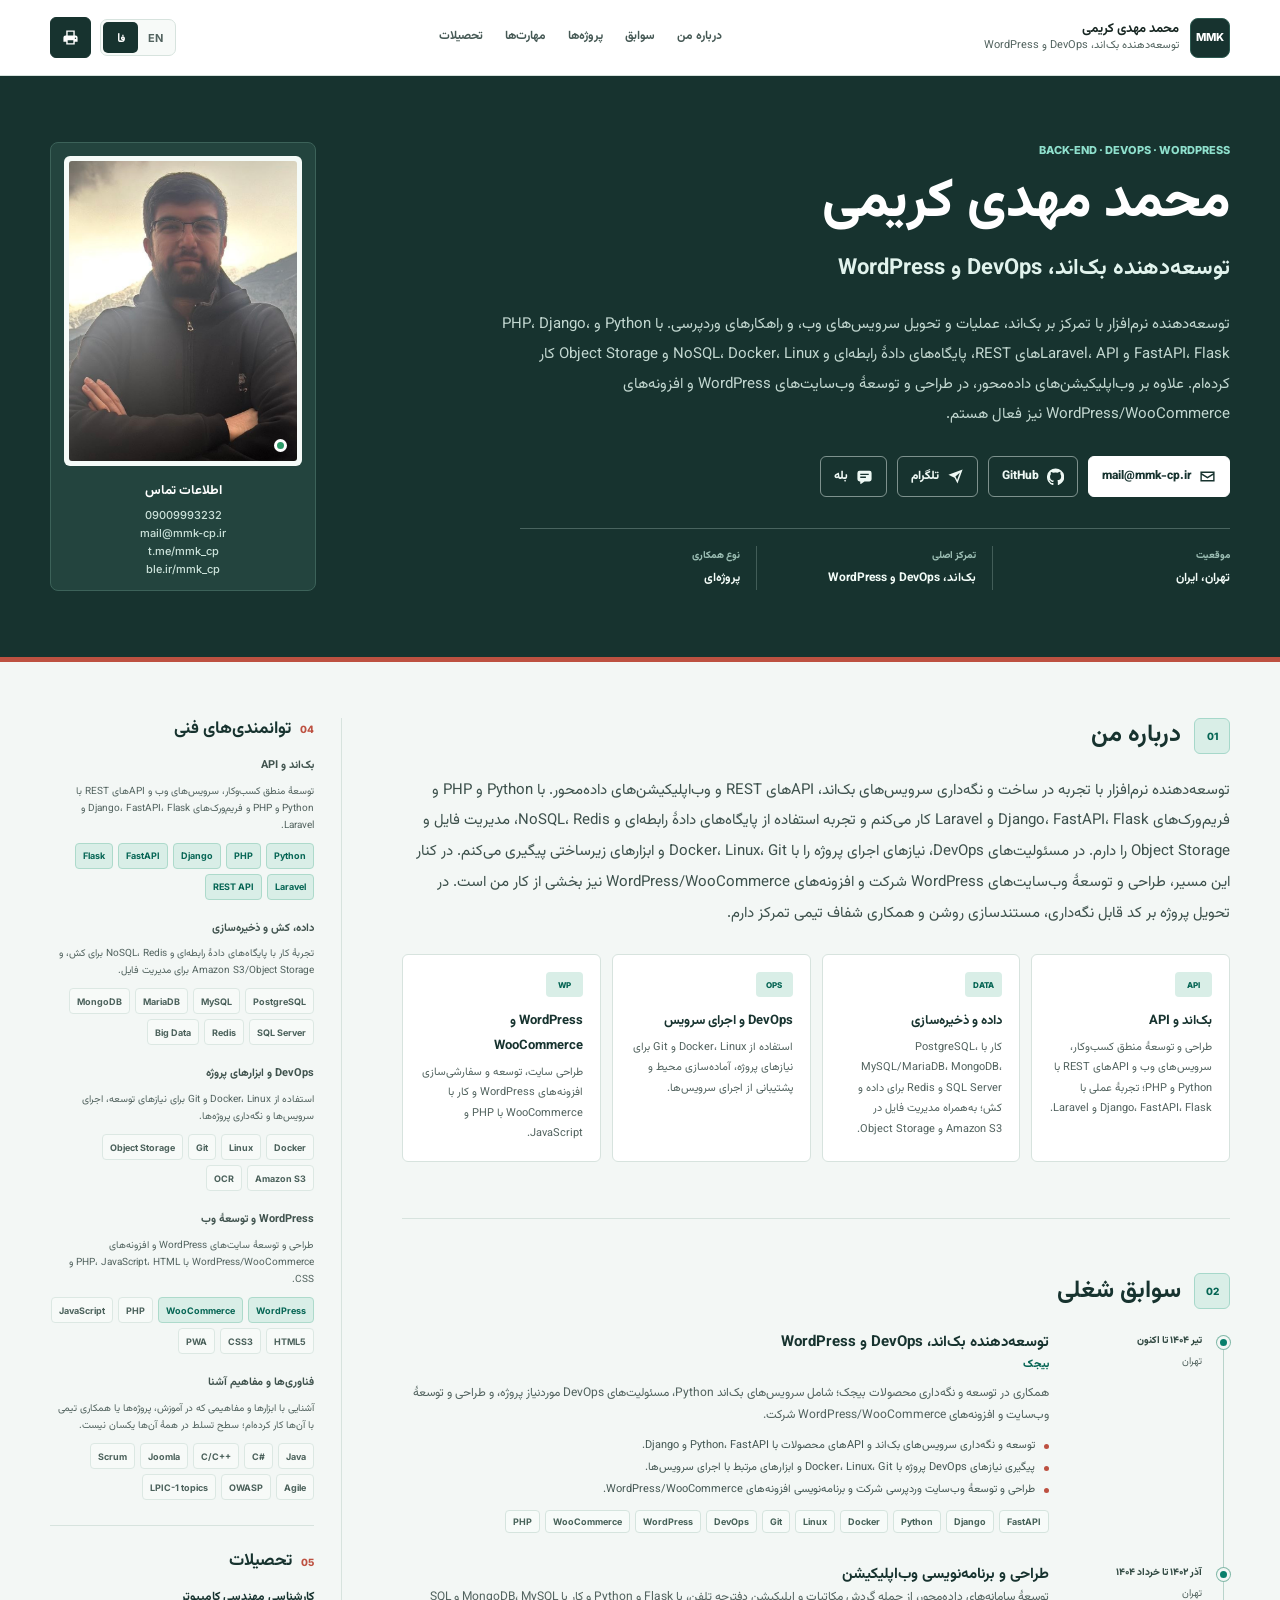
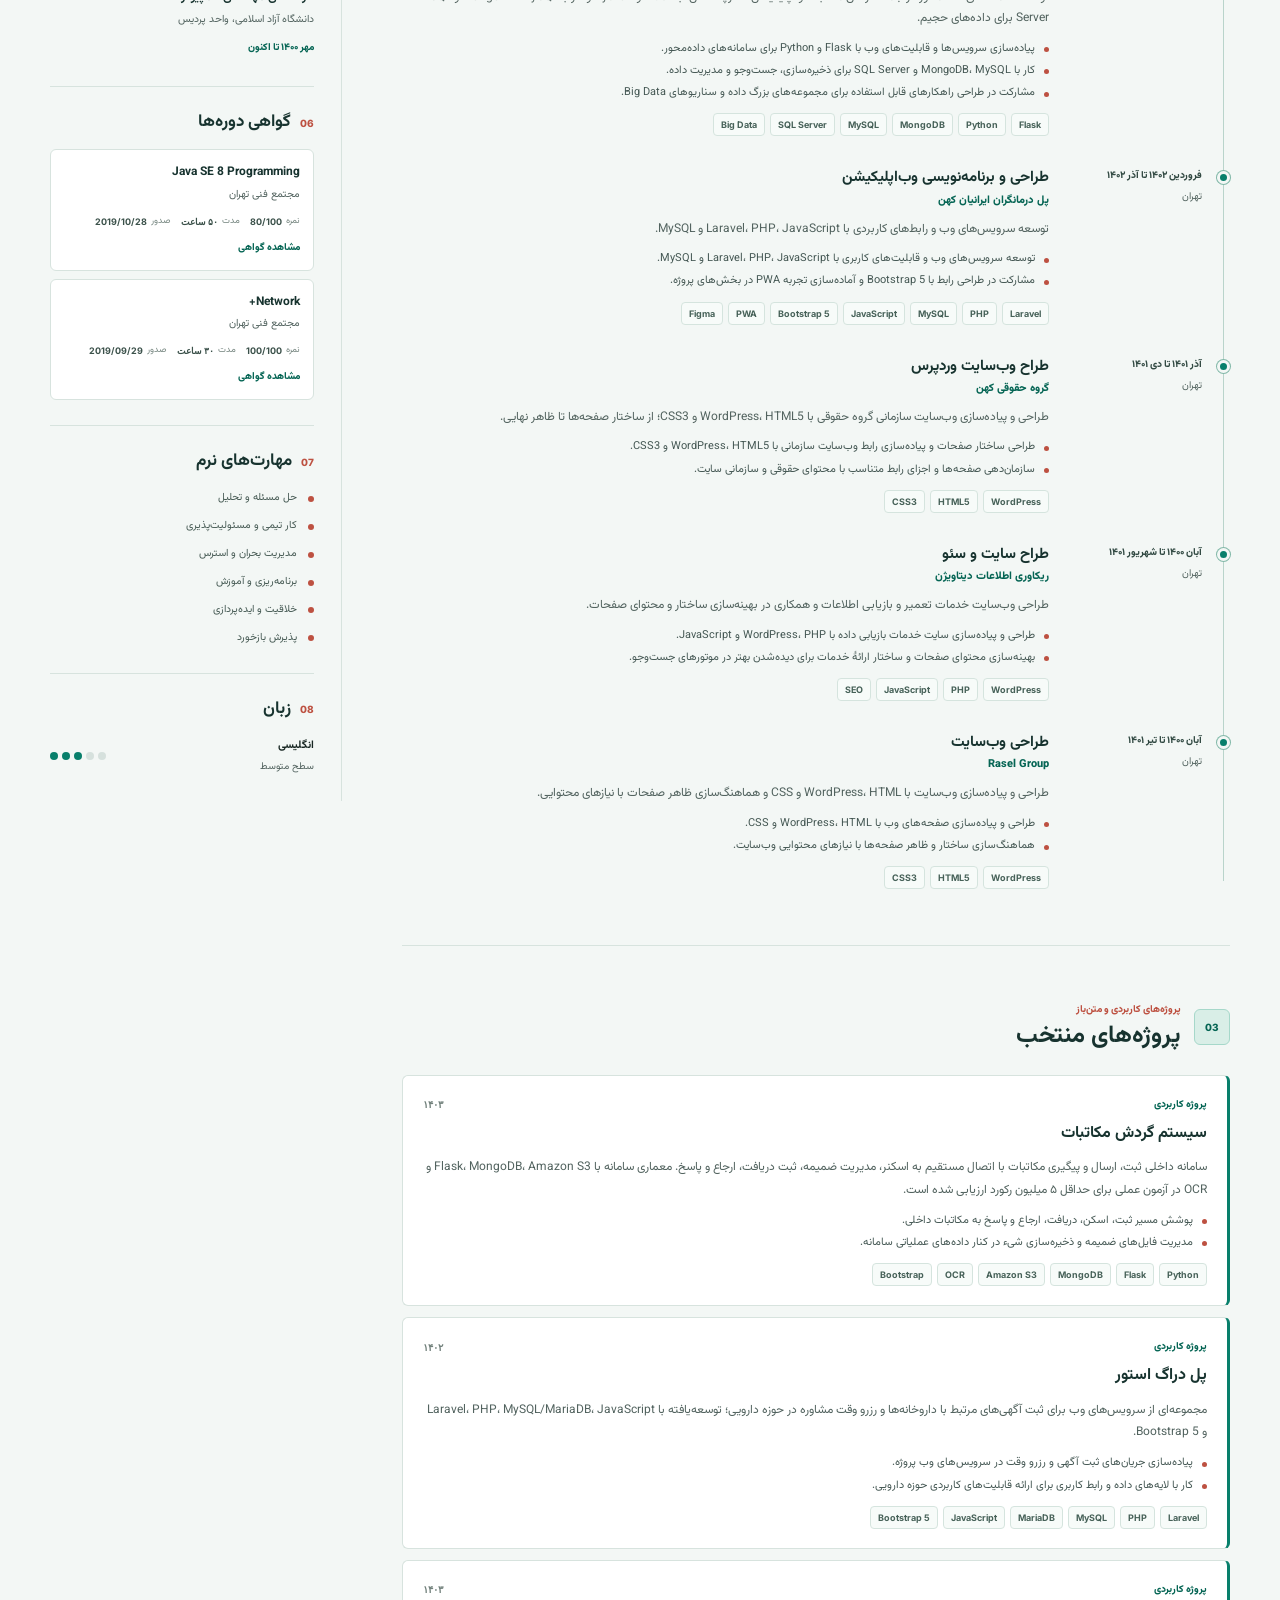
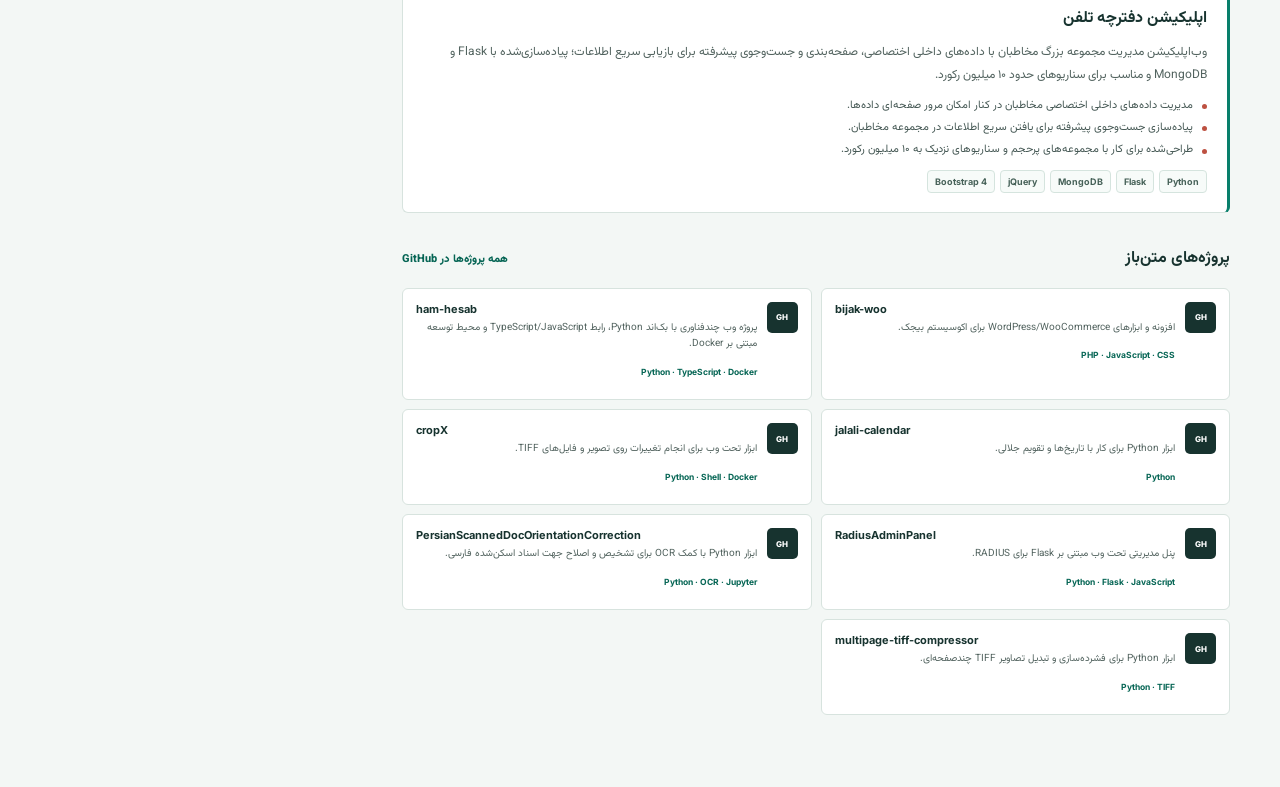
==== index.html @ 680c9c27 "make better" ====
<!doctype html>
<html lang="fa" dir="rtl">
<head>
  <meta charset="utf-8">
  <meta name="viewport" content="width=device-width, initial-scale=1">
  <meta name="theme-color" content="#17332f">
  <meta name="description" content="رزومه محمد مهدی کریمی، توسعه‌دهنده نرم‌افزار با تمرکز بر بک‌اند، DevOps و WordPress. تماس: 09009993232">
  <meta property="og:type" content="profile">
  <meta property="og:title" content="محمد مهدی کریمی | توسعه‌دهنده بک‌اند، DevOps و WordPress">
  <meta property="og:description" content="رزومه محمد مهدی کریمی؛ توسعه‌دهنده بک‌اند، DevOps و WordPress.">
  <meta property="og:image" content="assets/img/profile.png">
  <meta name="twitter:card" content="summary">
  <title>محمد مهدی کریمی | رزومه</title>
  <link rel="canonical" href="https://mmk-cp.ir/">
  <meta name="telephone" content="09009993232">
  <link rel="icon" href="assets/img/favicon.svg" type="image/svg+xml">
  <link rel="preconnect" href="https://fonts.googleapis.com">
  <link rel="preconnect" href="https://fonts.gstatic.com" crossorigin>
  <link href="https://fonts.googleapis.com/css2?family=Inter:wght@400;500;600;700;800&family=Vazirmatn:wght@400;500;600;700;800&display=swap" rel="stylesheet">
  <link rel="preload" href="assets/img/profile.png" as="image" type="image/png">
  <link rel="stylesheet" href="styles.css">
  <script type="application/ld+json" id="person-schema">
  {
    "@context": "https://schema.org",
    "@type": "Person",
    "name": "Mohammad Mehdi Karimi",
    "jobTitle": "Back-end Software Developer",
    "url": "https://mmk-cp.ir",
    "email": "mailto:mail@mmk-cp.ir",
    "telephone": "09009993232",
    "address": {"@type":"PostalAddress","addressLocality":"Tehran","addressCountry":"IR"},
    "sameAs": ["https://github.com/mmk-cp", "https://t.me/mmk_cp", "https://ble.ir/mmk_cp"],
    "knowsAbout": ["Python","PHP","Django","FastAPI","Flask","Laravel","REST APIs","PostgreSQL","MySQL","MongoDB","Redis","SQL Server","Docker","Linux","Git","DevOps","WordPress","WooCommerce","Big Data"]
  }
  </script>
</head>
<body>
  <a class="skip-link" href="#main" data-i18n="skip">پرش به محتوای اصلی</a>

  <header class="topbar no-print" aria-label="نوار ابزار رزومه">
    <a class="brand" href="#top" aria-label="صفحه نخست رزومه">
      <span class="brand-mark" aria-hidden="true">MMK</span>
      <span class="brand-copy">
        <strong data-i18n="brandName">محمد مهدی کریمی</strong>
        <small data-i18n="brandRole">توسعه‌دهنده بک‌اند، DevOps و WordPress</small>
      </span>
    </a>

    <nav class="desktop-nav" aria-label="بخش‌های رزومه">
      <a href="#about" data-i18n="navAbout">درباره من</a>
      <a href="#experience" data-i18n="navExperience">سوابق</a>
      <a href="#projects" data-i18n="navProjects">پروژه‌ها</a>
      <a href="#skills" data-i18n="navSkills">مهارت‌ها</a>
      <a href="#education" data-i18n="navEducation">تحصیلات</a>
    </nav>

    <div class="toolbar">
      <div class="language-switch" role="group" aria-label="انتخاب زبان">
        <button type="button" data-lang="fa" class="is-active" aria-pressed="true">فا</button>
        <button type="button" data-lang="en" aria-pressed="false">EN</button>
      </div>
      <button class="button button-primary" id="printButton" type="button" aria-label="خروجی PDF" title="خروجی PDF">
        <svg viewBox="0 0 24 24" aria-hidden="true"><path d="M6 9V2h12v7h1a3 3 0 0 1 3 3v6h-4v4H6v-4H2v-6a3 3 0 0 1 3-3h1Zm2-5v5h8V4H8Zm0 12v4h8v-4H8Zm11-2a1 1 0 1 0 0-2 1 1 0 0 0 0 2Z"/></svg>
      </button>
    </div>
  </header>

  <nav class="mobile-nav no-print" aria-label="دسترسی سریع به بخش‌های رزومه">
    <a href="#about" data-i18n="navAbout">درباره من</a>
    <a href="#experience" data-i18n="navExperience">سوابق</a>
    <a href="#projects" data-i18n="navProjects">پروژه‌ها</a>
    <a href="#skills" data-i18n="navSkills">مهارت‌ها</a>
    <a href="#education" data-i18n="navEducation">تحصیلات</a>
  </nav>

  <main id="main">
    <section class="hero" id="top" aria-labelledby="hero-title">
      <div class="container hero-layout">
        <div class="hero-content">
          <p class="eyebrow" data-i18n="eyebrow">BACK-END · DEVOPS · WORDPRESS</p>
          <h1 id="hero-title" data-i18n="name">محمد مهدی کریمی</h1>
          <p class="hero-role" data-i18n="title">توسعه‌دهنده بک‌اند، DevOps و WordPress</p>
          <p class="hero-summary" data-i18n="heroSummary">توسعه‌دهنده نرم‌افزار با تمرکز بر بک‌اند، DevOps و اکوسیستم WordPress. تجربهٔ عملی من شامل طراحی APIهای REST، ساخت سرویس‌های Django، FastAPI، Flask و Laravel، کار با پایگاه‌های دادهٔ رابطه‌ای و NoSQL، Docker و Linux، و طراحی و توسعهٔ سایت و افزونه‌های WordPress و WooCommerce است.</p>

          <div class="hero-actions">
            <a class="button button-light" href="mailto:mail@mmk-cp.ir">
              <svg viewBox="0 0 24 24" aria-hidden="true"><path d="M2 5h20v14H2V5Zm2 2v.5l8 5 8-5V7H4Zm16 10V9.8l-8 5-8-5V17h16Z"/></svg>
              <span>mail@mmk-cp.ir</span>
            </a>
            <a class="button button-ghost" href="https://github.com/mmk-cp" target="_blank" rel="noopener noreferrer">
              <svg viewBox="0 0 24 24" aria-hidden="true"><path d="M12 .7a12 12 0 0 0-3.8 23.4c.6.1.8-.3.8-.6v-2.3c-3.4.7-4.1-1.4-4.1-1.4-.5-1.4-1.3-1.8-1.3-1.8-1.1-.7.1-.7.1-.7 1.2.1 1.8 1.2 1.8 1.2 1.1 1.8 2.8 1.3 3.5 1 .1-.8.4-1.3.8-1.6-2.7-.3-5.5-1.3-5.5-5.9 0-1.3.5-2.4 1.2-3.2-.1-.3-.5-1.6.1-3.2 0 0 1-.3 3.3 1.2a11.4 11.4 0 0 1 6 0C17.7 5 18.7 5.3 18.7 5.3c.6 1.6.2 2.9.1 3.2.8.8 1.2 1.9 1.2 3.2 0 4.6-2.8 5.6-5.5 5.9.4.4.8 1.1.8 2.2v3.7c0 .3.2.7.8.6A12 12 0 0 0 12 .7Z"/></svg>
              <span>GitHub</span>
            </a>
            <a class="button button-ghost" href="https://t.me/mmk_cp" target="_blank" rel="noopener noreferrer">
              <svg viewBox="0 0 24 24" aria-hidden="true"><path d="m22 2-7.2 20-4.2-8.2L2 9.5 22 2Zm-10.1 10.1 2.4 4.8 3.7-10.3-6.1 5.5Z"/></svg>
              <span data-i18n="telegram">تلگرام</span>
            </a>
            <a class="button button-ghost" href="https://ble.ir/mmk_cp" target="_blank" rel="noopener noreferrer">
              <svg viewBox="0 0 24 24" aria-hidden="true"><path d="M5 4h14a3 3 0 0 1 3 3v9a3 3 0 0 1-3 3h-7l-4.6 3.4A.9.9 0 0 1 6 21.7V19H5a3 3 0 0 1-3-3V7a3 3 0 0 1 3-3Zm1 4v2h12V8H6Zm0 4v2h8v-2H6Z"/></svg>
              <span data-i18n="bale">بله</span>
            </a>
          </div>

          <dl class="quick-facts">
            <div>
              <dt data-i18n="locationLabel">موقعیت</dt>
              <dd data-i18n="location">تهران، ایران</dd>
            </div>
            <div>
              <dt data-i18n="focusLabel">تمرکز اصلی</dt>
              <dd data-i18n="focus">بک‌اند، DevOps و WordPress</dd>
            </div>
            <div>
              <dt data-i18n="workTypeLabel">نوع همکاری</dt>
              <dd data-i18n="workType">پروژه‌ای</dd>
            </div>
          </dl>
        </div>

        <aside class="identity-card" aria-label="اطلاعات تماس">
          <div class="profile-photo-wrap">
            <img src="assets/img/profile.png" width="300" height="300" alt="تصویر پرسنلی محمد مهدی کریمی" id="profileImage" decoding="sync" fetchpriority="high">
            <span class="availability-dot" aria-hidden="true"></span>
          </div>
          <address class="identity-contact">
            <strong data-i18n="profileCardTitle">اطلاعات تماس</strong>
            <a href="tel:+989009993232" dir="ltr"><span data-i18n="phoneDisplay">09009993232</span></a>
            <a href="mailto:mail@mmk-cp.ir">mail@mmk-cp.ir</a>
            <a href="https://t.me/mmk_cp" target="_blank" rel="noopener noreferrer">t.me/mmk_cp</a>
            <a href="https://ble.ir/mmk_cp" target="_blank" rel="noopener noreferrer">ble.ir/mmk_cp</a>
          </address>
        </aside>
      </div>
    </section>

    <div class="container resume-shell">
      <div class="main-column">
        <section class="resume-section intro-section" id="about" aria-labelledby="about-title">
          <div class="section-heading">
            <span class="section-index">01</span>
            <h2 id="about-title" data-i18n="aboutTitle">درباره من</h2>
          </div>
          <p class="lead" data-i18n="aboutText">توسعه‌دهنده نرم‌افزار با تجربه در ساخت سرویس‌های بک‌اند، وب‌اپلیکیشن‌ها و ابزارهای مبتنی بر WordPress. در پروژه‌ها از Python و PHP برای پیاده‌سازی API و منطق کسب‌وکار، از PostgreSQL، MySQL و MongoDB برای مدل‌سازی و جست‌وجوی داده، و از Docker و Linux برای آماده‌سازی و اجرای سرویس‌ها استفاده کرده‌ام. در کنار توسعهٔ نرم‌افزار، در فعالیت‌های DevOps و طراحی و توسعهٔ سایت و افزونه‌های WordPress و WooCommerce نیز نقش داشته‌ام. برای من تحلیل درست مسئله، ساختار قابل نگهداری، مستندسازی روشن و همکاری مؤثر به اندازهٔ انتخاب فناوری اهمیت دارد.</p>
          <div class="strength-grid">
            <article>
              <span class="mini-icon" aria-hidden="true">API</span>
              <h3 data-i18n="strength1Title">توسعه بک‌اند</h3>
              <p data-i18n="strength1Text">طراحی API، منطق کسب‌وکار و سرویس‌های وب با Django، FastAPI، Flask و Laravel.</p>
            </article>
            <article>
              <span class="mini-icon" aria-hidden="true">DATA</span>
              <h3 data-i18n="strength2Title">سامانه‌های داده‌محور</h3>
              <p data-i18n="strength2Text">کار با PostgreSQL، MySQL، MongoDB، SQL Server و Redis برای نیازهای متنوع داده.</p>
            </article>
            <article>
              <span class="mini-icon" aria-hidden="true">OPS</span>
              <h3 data-i18n="strength3Title">DevOps و اجرای سرویس</h3>
              <p data-i18n="strength3Text">کار عملی با Docker و Linux، آماده‌سازی محیط اجرا و پشتیبانی از چرخهٔ تحویل سرویس‌ها.</p>
            </article>
            <article>
              <span class="mini-icon" aria-hidden="true">WP</span>
              <h3 data-i18n="strength4Title">WordPress و WooCommerce</h3>
              <p data-i18n="strength4Text">طراحی سایت، توسعه و سفارشی‌سازی افزونه‌های WordPress و کار با WooCommerce.</p>
            </article>
          </div>
        </section>

        <section class="resume-section" id="experience" aria-labelledby="experience-title">
          <div class="section-heading">
            <span class="section-index">02</span>
            <div>
              <h2 id="experience-title" data-i18n="experienceTitle">سوابق شغلی</h2>
            </div>
          </div>

          <div class="timeline">
            <article class="timeline-item">
              <div class="timeline-marker" aria-hidden="true"></div>
              <div class="timeline-meta"><time datetime="2025-06" data-i18n="job1Date">تیر ۱۴۰۴ تا اکنون</time><span data-i18n="tehran">تهران</span></div>
              <div class="timeline-body">
                <h3 data-i18n="job1Title">توسعه‌دهنده بک‌اند، DevOps و WordPress</h3>
                <p class="company"><a href="https://bijak.ir/" target="_blank" rel="noopener noreferrer" data-i18n="job1Company">بیجک</a></p>
                <p data-i18n="job1Text">همکاری در توسعه و نگه‌داری محصولات بیجک؛ شامل سرویس‌های بک‌اند Python، مسئولیت‌های DevOps موردنیاز پروژه، و طراحی و توسعهٔ وب‌سایت و افزونه‌های WordPress/WooCommerce شرکت.</p>
                <ul class="achievement-list">
                  <li data-i18n="job1Point1">توسعه و نگه‌داری سرویس‌های بک‌اند و APIهای محصولات با Python، FastAPI و Django.</li>
                  <li data-i18n="job1Point2">پیگیری نیازهای DevOps پروژه با Docker، Linux، Git و ابزارهای مرتبط با اجرای سرویس‌ها.</li>
                  <li data-i18n="job1Point3">طراحی و توسعهٔ سایت شرکت و افزونه‌های WordPress و WooCommerce با PHP، JavaScript و CSS.</li>
                </ul>
                <div class="tags"><span>FastAPI</span><span>Django</span><span>Python</span><span>Docker</span><span>Linux</span><span>Git</span><span>DevOps</span><span>WordPress</span><span>WooCommerce</span><span>PHP</span></div>
              </div>
            </article>

            <article class="timeline-item">
              <div class="timeline-marker" aria-hidden="true"></div>
              <div class="timeline-meta"><time datetime="2023-12" data-i18n="jobNewDate">آذر ۱۴۰۲ تا خرداد ۱۴۰۴</time><span data-i18n="tehran">تهران</span></div>
              <div class="timeline-body">
                <h3 data-i18n="jobNewTitle">طراحی و برنامه‌نویسی وب‌اپلیکیشن</h3>
                <p data-i18n="jobNewText">توسعهٔ سامانه‌های داده‌محور، از جمله گردش مکاتبات و اپلیکیشن دفترچه تلفن، با Flask و Python و کار با MongoDB، MySQL و SQL Server برای داده‌های حجیم.</p>
                <ul class="achievement-list">
                  <li data-i18n="jobNewPoint1">پیاده‌سازی سرویس‌ها و قابلیت‌های وب با Flask و Python برای سامانه‌های داده‌محور.</li>
                  <li data-i18n="jobNewPoint2">کار با MongoDB، MySQL و SQL Server برای ذخیره‌سازی، جست‌وجو و مدیریت داده.</li>
                  <li data-i18n="jobNewPoint3">مشارکت در طراحی راهکارهای قابل استفاده برای مجموعه‌های بزرگ داده و سناریوهای Big Data.</li>
                </ul>
                <div class="tags"><span>Flask</span><span>Python</span><span>MongoDB</span><span>MySQL</span><span>SQL Server</span><span>Big Data</span></div>
              </div>
            </article>

            <article class="timeline-item">
              <div class="timeline-marker" aria-hidden="true"></div>
              <div class="timeline-meta"><time datetime="2023-03" data-i18n="job2Date">فروردین ۱۴۰۲ تا آذر ۱۴۰۲</time><span data-i18n="tehran">تهران</span></div>
              <div class="timeline-body">
                <h3 data-i18n="job2Title">طراحی و برنامه‌نویسی وب‌اپلیکیشن</h3>
                <p class="company" data-i18n="job2Company">پل درمانگران ایرانیان کهن</p>
                <p data-i18n="job2Text">توسعه سرویس‌های وب و رابط‌های کاربردی با Laravel، PHP، JavaScript و MySQL.</p>
                <ul class="achievement-list">
                  <li data-i18n="job2Point1">توسعه سرویس‌های وب و قابلیت‌های کاربری با Laravel، PHP، JavaScript و MySQL.</li>
                  <li data-i18n="job2Point2">مشارکت در طراحی رابط با Bootstrap 5 و آماده‌سازی تجربه PWA در بخش‌های پروژه.</li>
                </ul>
                <div class="tags"><span>Laravel</span><span>PHP</span><span>MySQL</span><span>JavaScript</span><span>Bootstrap 5</span><span>PWA</span><span>Figma</span></div>
              </div>
            </article>

            <article class="timeline-item">
              <div class="timeline-marker" aria-hidden="true"></div>
              <div class="timeline-meta"><time datetime="2022-11" data-i18n="job3Date">آذر ۱۴۰۱ تا دی ۱۴۰۱</time><span data-i18n="tehran">تهران</span></div>
              <div class="timeline-body">
                <h3 data-i18n="job3Title">طراح وب‌سایت وردپرس</h3>
                <p class="company" data-i18n="job3Company">گروه حقوقی کهن</p>
                <p data-i18n="job3Text">طراحی و پیاده‌سازی وب‌سایت سازمانی گروه حقوقی با WordPress، HTML5 و CSS3؛ از ساختار صفحه‌ها تا ظاهر نهایی.</p>
                <ul class="achievement-list">
                  <li data-i18n="job3Point1">طراحی ساختار صفحات و پیاده‌سازی رابط وب‌سایت سازمانی با WordPress، HTML5 و CSS3.</li>
                  <li data-i18n="job3Point2">سازمان‌دهی صفحه‌ها و اجزای رابط متناسب با محتوای حقوقی و سازمانی سایت.</li>
                </ul>
                <div class="tags"><span>WordPress</span><span>HTML5</span><span>CSS3</span></div>
              </div>
            </article>

            <article class="timeline-item">
              <div class="timeline-marker" aria-hidden="true"></div>
              <div class="timeline-meta"><time datetime="2021-10" data-i18n="job4Date">آبان ۱۴۰۰ تا شهریور ۱۴۰۱</time><span data-i18n="tehran">تهران</span></div>
              <div class="timeline-body">
                <h3 data-i18n="job4Title">طراح سایت و سئو</h3>
                <p class="company" data-i18n="job4Company">ریکاوری اطلاعات دیتاویژن</p>
                <p data-i18n="job4Text">طراحی وب‌سایت خدمات تعمیر و بازیابی اطلاعات و همکاری در بهینه‌سازی ساختار و محتوای صفحات.</p>
                <ul class="achievement-list">
                  <li data-i18n="job4Point1">طراحی و پیاده‌سازی سایت خدمات بازیابی داده با WordPress، PHP و JavaScript.</li>
                  <li data-i18n="job4Point2">بهینه‌سازی محتوای صفحات و ساختار ارائهٔ خدمات برای دیده‌شدن بهتر در موتورهای جست‌وجو.</li>
                </ul>
                <div class="tags"><span>WordPress</span><span>PHP</span><span>JavaScript</span><span>SEO</span></div>
              </div>
            </article>

            <article class="timeline-item">
              <div class="timeline-marker" aria-hidden="true"></div>
              <div class="timeline-meta"><time datetime="2021-10" data-i18n="job5Date">آبان ۱۴۰۰ تا تیر ۱۴۰۱</time><span data-i18n="tehran">تهران</span></div>
              <div class="timeline-body">
                <h3 data-i18n="job5Title">طراحی وب‌سایت</h3>
                <p class="company" data-i18n="job5Company">Rasel Group</p>
                <p data-i18n="job5Text">طراحی و پیاده‌سازی وب‌سایت با WordPress، HTML و CSS و هماهنگ‌سازی ظاهر صفحات با نیازهای محتوایی.</p>
                <ul class="achievement-list">
                  <li data-i18n="job5Point1">طراحی و پیاده‌سازی صفحه‌های وب با WordPress، HTML و CSS.</li>
                  <li data-i18n="job5Point2">هماهنگ‌سازی ساختار و ظاهر صفحه‌ها با نیازهای محتوایی وب‌سایت.</li>
                </ul>
                <div class="tags"><span>WordPress</span><span>HTML5</span><span>CSS3</span></div>
              </div>
            </article>
          </div>
        </section>

        <section class="resume-section" id="projects" aria-labelledby="projects-title">
          <div class="section-heading">
            <span class="section-index">03</span>
            <div>
              <p data-i18n="projectsKicker">پروژه‌های کاربردی و متن‌باز</p>
              <h2 id="projects-title" data-i18n="projectsTitle">پروژه‌های منتخب</h2>
            </div>
          </div>

          <div class="featured-projects">
            <article class="project-card project-card-featured">
              <div class="project-topline"><span class="project-type" data-i18n="productionProject">پروژه کاربردی</span><span class="project-year">۱۴۰۳</span></div>
              <h3 data-i18n="projectCorrespondenceTitle">سیستم گردش مکاتبات</h3>
              <p data-i18n="projectCorrespondenceText">سامانه داخلی ثبت، ارسال و پیگیری مکاتبات با اتصال مستقیم به اسکنر، مدیریت ضمیمه، ثبت دریافت، ارجاع و پاسخ. معماری سامانه با Flask، MongoDB، Amazon S3 و OCR در آزمون عملی برای حداقل ۵ میلیون رکورد ارزیابی شده است.</p>
              <ul class="project-points">
                <li data-i18n="projectCorrespondencePoint1">پوشش مسیر ثبت، اسکن، دریافت، ارجاع و پاسخ به مکاتبات داخلی.</li>
                <li data-i18n="projectCorrespondencePoint2">مدیریت فایل‌های ضمیمه و ذخیره‌سازی شیء در کنار داده‌های عملیاتی سامانه.</li>
              </ul>
              <div class="tags"><span>Python</span><span>Flask</span><span>MongoDB</span><span>Amazon S3</span><span>OCR</span><span>Bootstrap</span></div>
            </article>

            <article class="project-card project-card-featured">
              <div class="project-topline"><span class="project-type" data-i18n="productionProject">پروژه کاربردی</span><span class="project-year">۱۴۰۲</span></div>
              <h3 data-i18n="projectDrugTitle">پل دراگ استور</h3>
              <p data-i18n="projectDrugText">مجموعه‌ای از سرویس‌های وب برای ثبت آگهی‌های مرتبط با داروخانه‌ها و رزرو وقت مشاوره در حوزه دارویی؛ توسعه‌یافته با Laravel، PHP، MySQL/MariaDB، JavaScript و Bootstrap 5.</p>
              <ul class="project-points">
                <li data-i18n="projectDrugPoint1">پیاده‌سازی جریان‌های ثبت آگهی و رزرو وقت در سرویس‌های وب پروژه.</li>
                <li data-i18n="projectDrugPoint2">کار با لایه‌های داده و رابط کاربری برای ارائه قابلیت‌های کاربردی حوزه دارویی.</li>
              </ul>
              <div class="tags"><span>Laravel</span><span>PHP</span><span>MySQL</span><span>MariaDB</span><span>JavaScript</span><span>Bootstrap 5</span></div>
            </article>

            <article class="project-card project-card-featured">
              <div class="project-topline"><span class="project-type" data-i18n="productionProject">پروژه کاربردی</span><span class="project-year">۱۴۰۳</span></div>
              <h3 data-i18n="projectPhonebookTitle">اپلیکیشن دفترچه تلفن</h3>
              <p data-i18n="projectPhonebookText">وب‌اپلیکیشن مدیریت مجموعه بزرگ مخاطبان با داده‌های داخلی اختصاصی، صفحه‌بندی و جست‌وجوی پیشرفته برای بازیابی سریع اطلاعات؛ پیاده‌سازی‌شده با Flask و MongoDB.</p>
              <ul class="project-points">
                <li data-i18n="projectPhonebookPoint1">مدیریت داده‌های داخلی اختصاصی مخاطبان در کنار امکان مرور صفحه‌ای داده‌ها.</li>
                <li data-i18n="projectPhonebookPoint2">پیاده‌سازی جست‌وجوی پیشرفته برای یافتن سریع اطلاعات در مجموعه مخاطبان.</li>
                <li data-i18n="projectPhonebookPoint3">طراحی‌شده برای کار با مجموعه‌های پرحجم و سناریوهای نزدیک به ۱۰ میلیون رکورد.</li>
              </ul>
              <div class="tags"><span>Python</span><span>Flask</span><span>MongoDB</span><span>jQuery</span><span>Bootstrap 4</span></div>
            </article>
          </div>

          <div class="open-source-heading">
            <h3 class="subsection-title" data-i18n="openSourceTitle">پروژه‌های متن‌باز</h3>
            <a class="github-link" href="https://github.com/mmk-cp" target="_blank" rel="noopener noreferrer" data-i18n="allGithubProjects">همه پروژه‌ها در GitHub</a>
          </div>
          <div class="repo-grid">
            <a class="repo-card" href="https://github.com/mostafaamiri/bijak-woo" target="_blank" rel="noopener noreferrer">
              <div class="repo-icon" aria-hidden="true">GH</div><div><strong>bijak-woo</strong><p data-i18n="repo1Text">افزونه و ابزارهای مرتبط با اکوسیستم بیجک و WooCommerce.</p><span>PHP · JavaScript · CSS</span></div>
            </a>
            <a class="repo-card" href="https://github.com/mmk-cp/ham-hesab" target="_blank" rel="noopener noreferrer">
              <div class="repo-icon" aria-hidden="true">GH</div><div><strong>ham-hesab</strong><p data-i18n="repo2Text">پروژه وب چندفناوری با بک‌اند Python و رابط TypeScript/JavaScript.</p><span>Python · TypeScript · Docker</span></div>
            </a>
            <a class="repo-card" href="https://github.com/mmk-cp/jalali-calendar" target="_blank" rel="noopener noreferrer">
              <div class="repo-icon" aria-hidden="true">GH</div><div><strong>jalali-calendar</strong><p data-i18n="repo3Text">ابزار تقویم جلالی با تمرکز بر پردازش تاریخ در Python.</p><span>Python</span></div>
            </a>
            <a class="repo-card" href="https://github.com/Majholl/cropX" target="_blank" rel="noopener noreferrer">
              <div class="repo-icon" aria-hidden="true">GH</div><div><strong>cropX</strong><p data-i18n="repo4Text">صفحه وب برای انجام تغییرات روی تصاویر و فایل‌های TIFF.</p><span>Python · Shell · Docker</span></div>
            </a>
            <a class="repo-card" href="https://github.com/mmk-cp/RadiusAdminPanel" target="_blank" rel="noopener noreferrer">
              <div class="repo-icon" aria-hidden="true">GH</div><div><strong>RadiusAdminPanel</strong><p data-i18n="repo5Text">پنل مدیریتی تحت وب برای RADIUS با Flask.</p><span>Python · Flask · JavaScript</span></div>
            </a>
            <a class="repo-card" href="https://github.com/mmk-cp/PersianScannedDocOrientationCorrection" target="_blank" rel="noopener noreferrer">
              <div class="repo-icon" aria-hidden="true">GH</div><div><strong>PersianScannedDocOrientationCorrection</strong><p data-i18n="repo6Text">اصلاح خودکار جهت اسناد اسکن‌شده فارسی با OCR.</p><span>Python · OCR · Jupyter</span></div>
            </a>
            <a class="repo-card" href="https://github.com/mmk-cp/multipage-tiff-compressor" target="_blank" rel="noopener noreferrer">
              <div class="repo-icon" aria-hidden="true">GH</div><div><strong>multipage-tiff-compressor</strong><p data-i18n="repo7Text">فشرده‌سازی و تبدیل تصاویر TIFF چندصفحه‌ای.</p><span>Python · TIFF</span></div>
            </a>
          </div>
        </section>
      </div>

      <aside class="side-column">
        <section class="side-section" id="skills" aria-labelledby="skills-title">
          <div class="side-heading"><span>04</span><h2 id="skills-title" data-i18n="skillsTitle">توانمندی‌های فنی</h2></div>
          <div class="skill-group">
            <h3 data-i18n="coreStackTitle">بک‌اند و API</h3>
            <p class="skill-note" data-i18n="coreStackNote">فناوری‌هایی که در مسیر اصلی توسعه بک‌اند و پروژه‌های وب استفاده کرده‌ام.</p>
            <div class="skill-list">
              <span class="skill-primary">Python</span><span class="skill-primary">PHP</span><span class="skill-primary">Django</span><span class="skill-primary">FastAPI</span><span class="skill-primary">Flask</span><span class="skill-primary">Laravel</span><span class="skill-primary">REST API</span>
            </div>
          </div>
          <div class="skill-group">
            <h3 data-i18n="databaseTitle">داده، کش و ذخیره‌سازی</h3>
            <p class="skill-note" data-i18n="databaseNote">مدل‌سازی داده، جست‌وجو، صفحه‌بندی و کار با داده‌های رابطه‌ای و NoSQL در پروژه‌های وب.</p>
            <div class="skill-list"><span>PostgreSQL</span><span>MySQL</span><span>MariaDB</span><span>MongoDB</span><span>SQL Server</span><span>Redis</span><span>Big Data</span></div>
          </div>
          <div class="skill-group">
            <h3 data-i18n="infraTitle">DevOps و ابزارهای پروژه</h3>
            <p class="skill-note" data-i18n="infraNote">کانتینرسازی، کار با محیط Linux، مدیریت کد و استفاده از ذخیره‌سازی شیء در مسیر اجرای پروژه.</p>
            <div class="skill-list"><span>Docker</span><span>Linux</span><span>Git</span><span>Object Storage</span><span>Amazon S3</span><span>OCR</span></div>
          </div>
          <div class="skill-group">
            <h3 data-i18n="wordpressTitle">WordPress و توسعهٔ وب</h3>
            <p class="skill-note" data-i18n="wordpressNote">طراحی و توسعهٔ سایت و افزونه، سفارشی‌سازی تجربهٔ کاربری و اتصال قابلیت‌های PHP و JavaScript.</p>
            <div class="skill-list"><span class="skill-primary">WordPress</span><span class="skill-primary">WooCommerce</span><span>PHP</span><span>JavaScript</span><span>HTML5</span><span>CSS3</span><span>PWA</span></div>
          </div>
          <div class="skill-group">
            <h3 data-i18n="familiarTitle">فناوری‌ها و مفاهیم آشنا</h3>
            <p class="skill-note" data-i18n="familiarNote">فناوری‌هایی که در کنار مسیر اصلی توسعه، برای یکپارچه‌سازی، رابط وب و همکاری تیمی با آن‌ها کار کرده‌ام.</p>
            <div class="skill-list"><span>Java</span><span>C#</span><span>C/C++</span><span>Joomla</span><span>Scrum</span><span>Agile</span><span>OWASP</span><span>LPIC-1 topics</span></div>
          </div>
        </section>

        <section class="side-section" id="education" aria-labelledby="education-title">
          <div class="side-heading"><span>05</span><h2 id="education-title" data-i18n="educationTitle">تحصیلات</h2></div>
          <article class="education-item">
            <div>
              <h3 data-i18n="degree">کارشناسی مهندسی کامپیوتر</h3>
              <p data-i18n="university">دانشگاه آزاد اسلامی، واحد پردیس</p>
              <time datetime="2021-09" data-i18n="educationDate">مهر ۱۴۰۰ تا اکنون</time>
            </div>
          </article>
        </section>

        <section class="side-section" id="certificates" aria-labelledby="certificates-title">
          <div class="side-heading"><span>06</span><h2 id="certificates-title" data-i18n="certificatesTitle">گواهی دوره‌ها</h2></div>
          <article class="certificate-card">
            <div><h3>Java SE 8 Programming</h3><p data-i18n="mft">مجتمع فنی تهران</p><dl><div><dt data-i18n="score">نمره</dt><dd>80/100</dd></div><div><dt data-i18n="duration">مدت</dt><dd data-i18n="javaDuration">۵۰ ساعت</dd></div><div><dt data-i18n="issued">صدور</dt><dd>2019/10/28</dd></div></dl></div>
            <button class="text-button no-print" type="button" data-certificate="java" data-i18n="viewCertificate">مشاهده گواهی</button>
          </article>
          <article class="certificate-card">
            <div><h3>Network+</h3><p data-i18n="mft">مجتمع فنی تهران</p><dl><div><dt data-i18n="score">نمره</dt><dd>100/100</dd></div><div><dt data-i18n="duration">مدت</dt><dd data-i18n="networkDuration">۳۰ ساعت</dd></div><div><dt data-i18n="issued">صدور</dt><dd>2019/09/29</dd></div></dl></div>
            <button class="text-button no-print" type="button" data-certificate="network" data-i18n="viewCertificate">مشاهده گواهی</button>
          </article>
        </section>

        <section class="side-section" aria-labelledby="soft-skills-title">
          <div class="side-heading"><span>07</span><h2 id="soft-skills-title" data-i18n="softSkillsTitle">مهارت‌های نرم</h2></div>
          <ul class="check-list">
            <li data-i18n="soft1">حل مسئله و تحلیل</li><li data-i18n="soft2">کار تیمی و مسئولیت‌پذیری</li><li data-i18n="soft3">مدیریت بحران و استرس</li><li data-i18n="soft4">برنامه‌ریزی و آموزش</li><li data-i18n="soft5">خلاقیت و ایده‌پردازی</li><li data-i18n="soft6">پذیرش بازخورد</li>
          </ul>
        </section>

        <section class="side-section" aria-labelledby="language-title">
          <div class="side-heading"><span>08</span><h2 id="language-title" data-i18n="languageTitle">زبان</h2></div>
          <div class="language-item"><div><strong data-i18n="english">انگلیسی</strong><span data-i18n="englishLevel">سطح متوسط</span></div><div class="level-dots" aria-label="سه از پنج"><i></i><i></i><i></i><i class="empty"></i><i class="empty"></i></div></div>
        </section>
      </aside>
    </div>

  </main>

  <dialog class="certificate-dialog" id="certificateDialog" aria-labelledby="certificateDialogTitle">
    <div class="dialog-toolbar">
      <h2 id="certificateDialogTitle">Certificate</h2>
      <button type="button" id="closeDialog" aria-label="بستن">×</button>
    </div>
    <img id="certificateImage" src="" alt="">
  </dialog>

  <section class="print-resume" aria-hidden="true">
    <header class="print-header">
      <div class="print-identity">
        <h1 data-i18n="name">محمد مهدی کریمی</h1>
        <p class="print-role" data-i18n="title">توسعه‌دهنده بک‌اند، DevOps و WordPress</p>
        <p class="print-contact"><a href="mailto:mail@mmk-cp.ir">mail@mmk-cp.ir</a><span aria-hidden="true"> · </span><a href="tel:+989009993232" dir="ltr"><span data-i18n="phoneDisplay">09009993232</span></a><span aria-hidden="true"> · </span><a href="https://mmk-cp.ir" target="_blank" rel="noopener noreferrer">mmk-cp.ir</a><span aria-hidden="true"> · </span><span class="print-messenger"><span data-i18n="messenger">پیام‌رسان</span> <b dir="ltr">@mmk_cp</b></span><span aria-hidden="true"> · </span><span data-i18n="location">تهران، ایران</span></p>
      </div>
      <img class="print-photo" id="printProfileImage" src="assets/img/profile.png" width="300" height="300" alt="تصویر پرسنلی محمد مهدی کریمی" decoding="sync">
    </header>

    <section class="print-section">
      <h2 data-i18n="aboutTitle">درباره من</h2>
      <p data-i18n="aboutText">توسعه‌دهنده نرم‌افزار با تجربه در ساخت و نگه‌داری سرویس‌های بک‌اند، APIهای REST و وب‌اپلیکیشن‌های داده‌محور. با Python و PHP و فریم‌ورک‌های Django، FastAPI، Flask و Laravel کار می‌کنم و تجربه استفاده از پایگاه‌های دادهٔ رابطه‌ای و NoSQL، Redis، مدیریت فایل و Object Storage را دارم. در مسئولیت‌های DevOps، نیازهای اجرای پروژه را با Docker، Linux، Git و ابزارهای زیرساختی پیگیری می‌کنم. در کنار این مسیر، طراحی و توسعهٔ وب‌سایت‌های WordPress شرکت و افزونه‌های WordPress/WooCommerce نیز بخشی از کار من است. در تحویل پروژه بر کد قابل نگه‌داری، مستندسازی روشن و همکاری شفاف تیمی تمرکز دارم.</p>
    </section>

    <section class="print-section print-skills">
      <h2 data-i18n="printSkillsTitle">مهارت‌های کلیدی</h2>
      <p><strong data-i18n="printCoreSkills">تمرکز اصلی:</strong> Python, PHP, Django, FastAPI, Flask, Laravel, REST API</p>
      <p><strong data-i18n="printDataSkills">داده و ابزارها:</strong> PostgreSQL, MySQL, MariaDB, MongoDB, SQL Server, Redis, Docker, Linux, Git, Amazon S3, OCR</p>
      <p><strong data-i18n="printWebSkills">وب و WordPress:</strong> WordPress, WooCommerce, PHP, JavaScript, HTML5, CSS3, PWA</p>
    </section>

    <section class="print-section">
      <h2 data-i18n="experienceTitle">سوابق شغلی</h2>
      <article class="print-item">
        <div class="print-item-heading"><h3 data-i18n="job1Title">توسعه‌دهنده بک‌اند، DevOps و WordPress</h3><span><b><a href="https://bijak.ir/" target="_blank" rel="noopener noreferrer" data-i18n="job1Company">بیجک</a></b> · <time data-i18n="job1Date">تیر ۱۴۰۴ تا اکنون</time></span></div>
        <p data-i18n="job1Text">همکاری در توسعه و نگه‌داری محصولات بیجک؛ شامل سرویس‌های بک‌اند Python، مسئولیت‌های DevOps موردنیاز پروژه، و طراحی و توسعهٔ وب‌سایت و افزونه‌های WordPress/WooCommerce شرکت.</p>
        <ul><li data-i18n="job1Point1">توسعه و نگه‌داری سرویس‌های بک‌اند و APIهای محصولات با Python، FastAPI و Django.</li><li data-i18n="job1Point2">پیگیری نیازهای DevOps پروژه با Docker، Linux، Git و ابزارهای مرتبط با اجرای سرویس‌ها.</li><li data-i18n="job1Point3">طراحی و توسعهٔ وب‌سایت وردپرسی شرکت و برنامه‌نویسی افزونه‌های WordPress/WooCommerce.</li></ul>
      </article>
      <article class="print-item">
        <div class="print-item-heading"><h3 data-i18n="jobNewTitle">طراحی و برنامه‌نویسی وب‌اپلیکیشن</h3><span><time data-i18n="jobNewDate">آذر ۱۴۰۲ تا خرداد ۱۴۰۴</time> · <span data-i18n="tehran">تهران</span></span></div>
        <p data-i18n="jobNewText">توسعهٔ سامانه‌های داده‌محور، از جمله گردش مکاتبات و اپلیکیشن دفترچه تلفن، با Flask و Python و کار با MongoDB، MySQL و SQL Server برای داده‌های حجیم.</p>
        <ul><li data-i18n="jobNewPoint1">پیاده‌سازی سرویس‌ها و قابلیت‌های وب با Flask و Python برای سامانه‌های داده‌محور.</li><li data-i18n="jobNewPoint2">کار با MongoDB، MySQL و SQL Server برای ذخیره‌سازی، جست‌وجو و مدیریت داده.</li><li data-i18n="jobNewPoint3">مشارکت در طراحی راهکارهای قابل استفاده برای مجموعه‌های بزرگ داده و سناریوهای Big Data.</li></ul>
      </article>
      <article class="print-item">
        <div class="print-item-heading"><h3 data-i18n="job2Title">طراحی و برنامه‌نویسی وب‌اپلیکیشن</h3><span><b data-i18n="job2Company">پل درمانگران ایرانیان کهن</b> · <time data-i18n="job2Date">فروردین ۱۴۰۲ تا آذر ۱۴۰۲</time></span></div>
        <p data-i18n="job2Text">توسعه سرویس‌های وب و رابط‌های کاربردی با Laravel، PHP، JavaScript و MySQL.</p>
        <ul><li data-i18n="job2Point1">توسعه سرویس‌های وب و قابلیت‌های کاربری با Laravel، PHP، JavaScript و MySQL.</li><li data-i18n="job2Point2">مشارکت در طراحی رابط با Bootstrap 5 و آماده‌سازی تجربه PWA در بخش‌های پروژه.</li></ul>
      </article>
      <article class="print-item">
        <div class="print-item-heading"><h3 data-i18n="job3Title">طراح وب‌سایت وردپرس</h3><span><b data-i18n="job3Company">گروه حقوقی کهن</b> · <time data-i18n="job3Date">آذر ۱۴۰۱ تا دی ۱۴۰۱</time></span></div>
        <p data-i18n="job3Text">طراحی و پیاده‌سازی وب‌سایت سازمانی گروه حقوقی با WordPress، HTML5 و CSS3؛ از ساختار صفحه‌ها تا ظاهر نهایی.</p>
      </article>
      <article class="print-item">
        <div class="print-item-heading"><h3 data-i18n="job4Title">طراح سایت و سئو</h3><span><b data-i18n="job4Company">ریکاوری اطلاعات دیتاویژن</b> · <time data-i18n="job4Date">آبان ۱۴۰۰ تا شهریور ۱۴۰۱</time></span></div>
        <p data-i18n="job4Text">طراحی وب‌سایت خدمات تعمیر و بازیابی اطلاعات و همکاری در بهینه‌سازی ساختار و محتوای صفحات.</p>
      </article>
      <article class="print-item">
        <div class="print-item-heading"><h3 data-i18n="job5Title">طراحی وب‌سایت</h3><span><b data-i18n="job5Company">Rasel Group</b> · <time data-i18n="job5Date">آبان ۱۴۰۰ تا تیر ۱۴۰۱</time></span></div>
        <p data-i18n="job5Text">طراحی و پیاده‌سازی وب‌سایت با WordPress، HTML و CSS و هماهنگ‌سازی ظاهر صفحات با نیازهای محتوایی.</p>
      </article>
    </section>

    <section class="print-section">
      <h2 data-i18n="projectsTitle">پروژه‌های منتخب</h2>
      <article class="print-item"><div class="print-item-heading"><h3 data-i18n="projectCorrespondenceTitle">سیستم گردش مکاتبات</h3><span>2024</span></div><p data-i18n="projectCorrespondenceText">سامانه داخلی ثبت، ارسال و پیگیری مکاتبات با اتصال مستقیم به اسکنر، مدیریت ضمیمه، ثبت دریافت، ارجاع و پاسخ. معماری سامانه با Flask، MongoDB، Amazon S3 و OCR در آزمون عملی برای حداقل ۵ میلیون رکورد ارزیابی شده است.</p></article>
      <article class="print-item"><div class="print-item-heading"><h3 data-i18n="projectDrugTitle">پل دراگ استور</h3><span>2023</span></div><p data-i18n="projectDrugText">مجموعه‌ای از سرویس‌های وب برای ثبت آگهی‌های مرتبط با داروخانه‌ها و رزرو وقت مشاوره در حوزه دارویی؛ توسعه‌یافته با Laravel، PHP، MySQL/MariaDB، JavaScript و Bootstrap 5.</p></article>
      <article class="print-item"><div class="print-item-heading"><h3 data-i18n="projectPhonebookTitle">اپلیکیشن دفترچه تلفن</h3><span>2024</span></div><p data-i18n="projectPhonebookText">وب‌اپلیکیشن مدیریت مجموعه بزرگ مخاطبان با داده‌های داخلی اختصاصی، صفحه‌بندی و جست‌وجوی پیشرفته برای بازیابی سریع اطلاعات؛ پیاده‌سازی‌شده با Flask و MongoDB و مناسب برای سناریوهای حدود ۱۰ میلیون رکورد.</p></article>
      <p class="print-github"><strong data-i18n="openSourceTitle">پروژه‌های متن‌باز:</strong> <a href="https://github.com/mmk-cp">github.com/mmk-cp</a></p>
      <ul class="print-repo-list">
        <li><a href="https://github.com/mostafaamiri/bijak-woo" target="_blank" rel="noopener noreferrer" dir="ltr">bijak-woo</a><span data-i18n="repo1Text">افزونه و ابزارهای WordPress/WooCommerce برای اکوسیستم بیجک.</span></li>
        <li><a href="https://github.com/mmk-cp/ham-hesab" target="_blank" rel="noopener noreferrer" dir="ltr">ham-hesab</a><span data-i18n="repo2Text">پروژه وب چندفناوری با بک‌اند Python، رابط TypeScript/JavaScript و محیط توسعه مبتنی بر Docker.</span></li>
        <li><a href="https://github.com/mmk-cp/jalali-calendar" target="_blank" rel="noopener noreferrer" dir="ltr">jalali-calendar</a><span data-i18n="repo3Text">ابزار Python برای کار با تاریخ‌ها و تقویم جلالی.</span></li>
        <li><a href="https://github.com/Majholl/cropX" target="_blank" rel="noopener noreferrer" dir="ltr">cropX</a><span data-i18n="repo4Text">ابزار تحت وب برای انجام تغییرات روی تصویر و فایل‌های TIFF.</span></li>
        <li><a href="https://github.com/mmk-cp/RadiusAdminPanel" target="_blank" rel="noopener noreferrer" dir="ltr">RadiusAdminPanel</a><span data-i18n="repo5Text">پنل مدیریتی تحت وب مبتنی بر Flask برای RADIUS.</span></li>
        <li><a href="https://github.com/mmk-cp/PersianScannedDocOrientationCorrection" target="_blank" rel="noopener noreferrer" dir="ltr">PersianScannedDocOrientationCorrection</a><span data-i18n="repo6Text">ابزار Python با کمک OCR برای تشخیص و اصلاح جهت اسناد اسکن‌شده فارسی.</span></li>
        <li><a href="https://github.com/mmk-cp/multipage-tiff-compressor" target="_blank" rel="noopener noreferrer" dir="ltr">multipage-tiff-compressor</a><span data-i18n="repo7Text">ابزار Python برای فشرده‌سازی و تبدیل تصاویر TIFF چندصفحه‌ای.</span></li>
      </ul>
    </section>

    <section class="print-section print-final-section">
      <div><h2 data-i18n="educationTitle">تحصیلات</h2><p><strong data-i18n="degree">کارشناسی مهندسی کامپیوتر</strong> · <span data-i18n="university">دانشگاه آزاد اسلامی، واحد پردیس</span> · <span data-i18n="educationDate">مهر ۱۴۰۰ تا اکنون</span></p></div>
      <div><h2 data-i18n="certificatesTitle">گواهی دوره‌ها</h2><p>Java SE 8 Programming (50h, 80/100) · Network+ (30h, 100/100) · <span data-i18n="mft">مجتمع فنی تهران</span></p></div>
      <div><h2 data-i18n="languageTitle">زبان</h2><p><strong data-i18n="english">انگلیسی</strong> · <span data-i18n="englishLevel">سطح متوسط</span></p></div>
    </section>
  </section>

  <noscript><div class="noscript">برای تغییر زبان و استفاده از دکمه خروجی PDF، JavaScript مرورگر باید فعال باشد.</div></noscript>
  <script src="script.js" defer></script>
</body>
</html>
---- styles.css ----
:root {
  --canvas: #f3f7f5;
  --surface: #ffffff;
  --surface-soft: #edf6f2;
  --ink: #172622;
  --muted: #52635f;
  --line: #d7e3de;
  --deep: #17332f;
  --deep-soft: #23443e;
  --teal: #087f6b;
  --teal-dark: #056554;
  --teal-soft: #d9eee7;
  --coral: #bd5141;
  --coral-soft: #fae7e2;
  --success: #2d9b68;
  --font-fa: "Vazirmatn", "Noto Sans Arabic", Tahoma, Arial, sans-serif;
  --font-en: "Inter", "Noto Sans", Arial, sans-serif;
}

* { box-sizing: border-box; }
html { scroll-behavior: smooth; scroll-padding-top: 94px; }
body { margin: 0; color: var(--ink); background: var(--canvas); font-family: var(--font-fa); font-size: 15px; line-height: 1.9; text-rendering: optimizeLegibility; -webkit-font-smoothing: antialiased; }
html[lang="en"] body { font-family: var(--font-en); line-height: 1.65; }
img { display: block; max-width: 100%; }
a { color: inherit; }
button, input, textarea, select { font: inherit; }
button, a { -webkit-tap-highlight-color: transparent; }
:focus-visible { outline: 3px solid rgba(8, 127, 107, .35); outline-offset: 3px; }

.container { width: min(1180px, calc(100% - 48px)); margin-inline: auto; }
.skip-link { position: fixed; z-index: 1000; top: 10px; inset-inline-start: 10px; padding: 8px 12px; color: var(--deep); background: #fff; border: 1px solid var(--line); border-radius: 6px; transform: translateY(-160%); text-decoration: none; }
.skip-link:focus { transform: translateY(0); }

.topbar { position: sticky; z-index: 100; top: 0; min-height: 76px; display: flex; align-items: center; gap: 24px; padding: 10px max(24px, calc((100vw - 1180px) / 2)); background: rgba(255, 255, 255, .96); border-bottom: 1px solid var(--line); backdrop-filter: blur(14px); }
.brand { min-width: 224px; display: inline-flex; align-items: center; gap: 11px; text-decoration: none; }
.brand-mark { width: 40px; height: 40px; display: grid; flex: 0 0 auto; place-items: center; border: 1px solid #2c5950; border-radius: 8px; color: #fff; background: var(--deep); font: 800 11px/1 var(--font-en); }
.brand-copy { display: grid; line-height: 1.35; }
.brand-copy strong { font-size: 13px; }
.brand-copy small { color: var(--muted); font-size: 11px; }
.desktop-nav { display: flex; align-items: center; gap: 2px; margin-inline: auto; }
.desktop-nav a { padding: 8px 10px; border-bottom: 2px solid transparent; color: #465955; font-size: 12px; font-weight: 700; text-decoration: none; transition: color .18s ease, border-color .18s ease; }
.desktop-nav a:hover { color: var(--teal-dark); border-bottom-color: var(--coral); }
.toolbar { display: flex; align-items: center; gap: 9px; }
.language-switch { display: flex; align-items: center; padding: 2px; border: 1px solid var(--line); border-radius: 7px; background: #f7faf8; direction: ltr; }
.language-switch button { width: 35px; height: 31px; border: 0; border-radius: 5px; color: var(--muted); background: transparent; font: 700 11px var(--font-en); cursor: pointer; }
.language-switch button.is-active { color: #fff; background: var(--deep); }
.button { min-height: 41px; display: inline-flex; align-items: center; justify-content: center; gap: 8px; padding: 8px 13px; border: 1px solid transparent; border-radius: 6px; font-size: 12px; font-weight: 800; text-decoration: none; cursor: pointer; transition: background .18s ease, color .18s ease, border-color .18s ease, transform .18s ease; }
.button:hover { transform: translateY(-1px); }
.button:disabled { cursor: wait; opacity: .72; transform: none; }
.button svg { width: 17px; height: 17px; flex: 0 0 auto; fill: currentColor; }
.button-primary { width: 41px; padding-inline: 0; color: #fff; background: var(--deep); border-color: var(--deep); }
.button-primary:hover { background: var(--teal-dark); border-color: var(--teal-dark); }
.button-light { color: var(--deep); background: #fff; border-color: #fff; }
.button-light:hover { color: var(--teal-dark); background: var(--teal-soft); border-color: var(--teal-soft); }
.button-ghost { color: #eef8f4; border-color: rgba(238, 248, 244, .48); background: transparent; }
.button-ghost:hover { color: #fff; border-color: #fff; background: rgba(255, 255, 255, .1); }
.mobile-nav { display: none; }

.hero { color: #fff; background: var(--deep); border-bottom: 5px solid var(--coral); }
.hero-layout { min-height: 476px; display: grid; grid-template-columns: minmax(0, 1fr) 266px; align-items: center; gap: 72px; padding-block: 66px; }
.eyebrow { margin: 0 0 15px; color: #8fe0cd; font: 800 11px/1.3 var(--font-en); }
.hero h1 { margin: 0; font-size: 54px; line-height: 1.18; font-weight: 800; }
.hero-role { margin: 12px 0 0; color: #e1f3ed; font-size: 22px; font-weight: 700; }
.hero-summary { max-width: 730px; margin: 21px 0 0; color: #c2d7d0; font-size: 15px; line-height: 2; }
html[lang="en"] .hero-summary { line-height: 1.75; }
.hero-actions { display: flex; flex-wrap: wrap; gap: 10px; margin-top: 26px; }
.quick-facts { max-width: 710px; display: grid; grid-template-columns: repeat(3, minmax(0, 1fr)); margin: 31px 0 0; padding: 17px 0 0; border-top: 1px solid rgba(224, 245, 237, .25); }
.quick-facts div { min-width: 0; padding-inline: 16px; }
.quick-facts div:first-child { padding-inline-start: 0; }
.quick-facts div + div { border-inline-start: 1px solid rgba(224, 245, 237, .22); }
.quick-facts dt { color: #9bbdb3; font-size: 10px; font-weight: 800; }
.quick-facts dd { margin: 2px 0 0; color: #f3fcf8; font-size: 12px; font-weight: 700; overflow-wrap: anywhere; }
.identity-card { width: 100%; padding: 13px; border: 1px solid #3c6259; border-radius: 8px; background: var(--deep-soft); }
.profile-photo-wrap { position: relative; padding: 5px; background: #f5fbf8; border-radius: 6px; }
.profile-photo-wrap img { width: 100%; aspect-ratio: 1 / 1; border-radius: 3px; object-fit: cover; object-position: center; }
.availability-dot { position: absolute; inset-inline-start: 15px; bottom: 14px; width: 13px; height: 13px; border: 3px solid #fff; border-radius: 50%; background: var(--success); }
.identity-contact { display: grid; gap: 4px; margin: 13px 2px 1px; color: #cce2da; font-style: normal; text-align: center; }
.identity-contact strong { color: #fff; font-size: 13px; }
.identity-contact a { color: #cce2da; font: 500 11px var(--font-en); text-decoration: none; direction: ltr; }
.identity-contact a:hover { color: #fff; text-decoration: underline; }

.resume-shell { display: grid; grid-template-columns: minmax(0, 1fr) 292px; align-items: start; gap: 60px; padding-block: 56px 72px; }
.main-column { min-width: 0; }
.resume-section + .resume-section { margin-top: 56px; padding-top: 54px; border-top: 1px solid var(--line); }
.section-heading { display: flex; align-items: center; gap: 13px; margin-bottom: 22px; }
.section-index { width: 36px; height: 36px; display: grid; flex: 0 0 auto; place-items: center; border: 1px solid #a6d8ca; border-radius: 6px; color: var(--teal-dark); background: var(--teal-soft); font: 800 10px var(--font-en); }
.section-heading p { margin: 0 0 1px; color: var(--coral); font-size: 10px; font-weight: 800; }
.section-heading h2, .side-heading h2 { margin: 0; color: var(--deep); line-height: 1.35; }
.section-heading h2 { font-size: 24px; }
.lead { max-width: 860px; margin: 0; color: #3d514c; font-size: 15px; line-height: 2.05; }
html[lang="en"] .lead { line-height: 1.78; }
.strength-grid { display: grid; grid-template-columns: repeat(4, minmax(0, 1fr)); gap: 11px; margin-top: 25px; }
.strength-grid article { min-width: 0; padding: 17px; border: 1px solid var(--line); border-radius: 6px; background: var(--surface); }
.mini-icon { width: max-content; min-width: 37px; height: 25px; display: grid; place-items: center; padding-inline: 6px; color: var(--teal-dark); background: var(--teal-soft); border-radius: 4px; font: 800 8px var(--font-en); }
.strength-grid h3 { margin: 12px 0 4px; color: var(--deep); font-size: 13px; }
.strength-grid p { margin: 0; color: var(--muted); font-size: 11px; line-height: 1.85; }

.timeline { position: relative; }
.timeline::before { content: ""; position: absolute; top: 6px; bottom: 8px; inset-inline-start: 6px; width: 1px; background: #b9d4cb; }
.timeline-item { position: relative; display: grid; grid-template-columns: 130px minmax(0, 1fr); gap: 23px; padding-inline-start: 28px; padding-bottom: 30px; }
.timeline-item:last-child { padding-bottom: 0; }
.timeline-marker { position: absolute; top: 5px; inset-inline-start: 0; width: 13px; height: 13px; border: 3px solid var(--canvas); border-radius: 50%; background: var(--teal); box-shadow: 0 0 0 1px #83b9a9; }
.timeline-meta { display: grid; align-content: start; gap: 2px; color: var(--muted); font-size: 10px; }
.timeline-meta time { color: #314942; font-weight: 800; }
.timeline-body { min-width: 0; }
.timeline-body h3 { margin: 0; color: var(--deep); font-size: 15px; line-height: 1.55; }
.timeline-body .company { margin: 1px 0 7px; color: var(--teal-dark); font-size: 11px; font-weight: 800; }
.timeline-body .company a { color: inherit; text-decoration: none; }
.timeline-body .company a:hover { text-decoration: underline; }
.timeline-body > p:not(.company) { margin: 0; color: var(--muted); font-size: 12px; line-height: 1.8; }
.achievement-list, .project-points { display: grid; gap: 3px; margin: 9px 0 11px; padding: 0; list-style: none; }
.achievement-list li, .project-points li { position: relative; padding-inline-start: 14px; color: #455854; font-size: 11px; line-height: 1.75; }
.achievement-list li::before, .project-points li::before { content: ""; position: absolute; top: .76em; inset-inline-start: 0; width: 5px; height: 5px; border-radius: 50%; background: var(--coral); }
.tags { display: flex; flex-wrap: wrap; gap: 5px; }
.tags span { min-height: 23px; display: inline-flex; align-items: center; padding: 2px 7px; border: 1px solid #d5e4de; border-radius: 4px; color: #466158; background: #f7fbf9; font: 700 9px var(--font-en); direction: ltr; }

.featured-projects { display: grid; gap: 11px; }
.project-card { min-width: 0; padding: 19px 20px; border: 1px solid var(--line); border-inline-start: 3px solid var(--teal); border-radius: 6px; background: var(--surface); }
.project-topline { display: flex; align-items: center; justify-content: space-between; gap: 10px; margin-bottom: 5px; }
.project-type { color: var(--teal-dark); font-size: 10px; font-weight: 800; }
.project-year { color: #71807b; font: 700 10px var(--font-en); }
.project-card h3 { margin: 0; color: var(--deep); font-size: 16px; }
.project-card p { margin: 7px 0 0; color: var(--muted); font-size: 12px; line-height: 1.9; }
.open-source-heading { display: flex; align-items: baseline; justify-content: space-between; gap: 16px; margin-top: 31px; }
.subsection-title { margin: 0; color: var(--deep); font-size: 16px; }
.github-link { color: var(--teal-dark); font: 800 11px var(--font-fa); text-decoration: none; }
html[lang="en"] .github-link { font-family: var(--font-en); }
.github-link:hover { text-decoration: underline; }
.repo-grid { display: grid; grid-template-columns: repeat(2, minmax(0, 1fr)); gap: 9px; margin-top: 13px; }
.repo-card { min-width: 0; display: grid; grid-template-columns: 31px minmax(0, 1fr); gap: 10px; padding: 13px; border: 1px solid var(--line); border-radius: 6px; background: var(--surface); text-decoration: none; transition: border-color .18s ease, background .18s ease, transform .18s ease; }
.repo-card:hover { border-color: #8fcab9; background: #f8fcfa; transform: translateY(-1px); }
.repo-icon { width: 31px; height: 31px; display: grid; place-items: center; border-radius: 5px; color: #fff; background: var(--deep); font: 800 8px var(--font-en); }
.repo-card strong { display: block; overflow-wrap: anywhere; color: var(--deep); font: 700 11px var(--font-en); direction: ltr; text-align: left; }
.repo-card p { margin: 4px 0 5px; color: var(--muted); font-size: 10px; line-height: 1.65; }
.repo-card span { color: var(--teal-dark); font: 700 8.5px var(--font-en); direction: ltr; }

.side-column { min-width: 0; padding-inline-start: 27px; border-inline-start: 1px solid var(--line); }
.side-section { padding-bottom: 25px; }
.side-section + .side-section { padding-top: 24px; border-top: 1px solid var(--line); }
.side-heading { display: flex; align-items: center; gap: 9px; margin-bottom: 15px; }
.side-heading span { color: var(--coral); font: 800 10px var(--font-en); }
.side-heading h2 { font-size: 17px; }
.skill-group + .skill-group { margin-top: 19px; }
.skill-group h3 { margin: 0 0 7px; color: #40534e; font-size: 11px; }
.skill-note { margin: -1px 0 9px; color: var(--muted); font-size: 10px; line-height: 1.7; }
.skill-list { display: flex; flex-wrap: wrap; gap: 5px; }
.skill-list span { min-height: 26px; display: inline-flex; align-items: center; padding: 3px 7px; border: 1px solid #dce8e3; border-radius: 4px; color: #4b615b; background: #f7faf8; font: 700 9px var(--font-en); direction: ltr; }
.skill-list .skill-primary { border-color: #addacb; color: var(--teal-dark); background: var(--teal-soft); }
.education-item h3, .certificate-card h3 { margin: 0; color: var(--deep); font-size: 12px; line-height: 1.55; }
.education-item p, .certificate-card p { margin: 3px 0; color: var(--muted); font-size: 10.5px; }
.education-item time { color: var(--teal-dark); font-size: 10px; font-weight: 800; }
.certificate-card { display: grid; gap: 8px; padding: 13px; border: 1px solid var(--line); border-radius: 6px; background: var(--surface); }
.certificate-card + .certificate-card { margin-top: 8px; }
.certificate-card dl { display: flex; flex-wrap: wrap; gap: 5px 10px; margin: 8px 0 0; }
.certificate-card dl div { display: flex; gap: 4px; font-size: 9px; }
.certificate-card dt { color: #778781; }
.certificate-card dd { margin: 0; color: #3b514a; font-family: var(--font-en); font-weight: 700; }
.text-button { width: max-content; padding: 0; border: 0; color: var(--teal-dark); background: transparent; font-size: 10px; font-weight: 800; cursor: pointer; }
.text-button:hover { text-decoration: underline; }
.check-list { display: grid; gap: 8px; margin: 0; padding: 0; list-style: none; }
.check-list li { position: relative; padding-inline-start: 17px; color: #465a54; font-size: 10.5px; }
.check-list li::before { content: ""; position: absolute; top: .72em; inset-inline-start: 0; width: 6px; height: 6px; border-radius: 50%; background: var(--coral); }
.language-item { display: flex; align-items: center; justify-content: space-between; gap: 16px; }
.language-item > div:first-child { display: grid; }
.language-item strong { font-size: 11px; }
.language-item span { color: var(--muted); font-size: 10px; }
.level-dots { display: flex; gap: 4px; direction: ltr; }
.level-dots i { width: 8px; height: 8px; border-radius: 50%; background: var(--teal); }
.level-dots i.empty { background: #d6e1dd; }

.certificate-dialog { width: min(1080px, calc(100% - 28px)); max-height: calc(100vh - 28px); padding: 0; overflow: hidden; border: 0; border-radius: 8px; box-shadow: 0 24px 70px rgba(12, 28, 24, .35); }
.certificate-dialog::backdrop { background: rgba(12, 28, 24, .75); }
.dialog-toolbar { position: sticky; z-index: 1; top: 0; display: flex; align-items: center; justify-content: space-between; gap: 16px; padding: 10px 14px; border-bottom: 1px solid var(--line); background: #fff; }
.dialog-toolbar h2 { margin: 0; font: 700 13px var(--font-en); }
.dialog-toolbar button { width: 32px; height: 32px; border: 1px solid var(--line); border-radius: 5px; color: var(--deep); background: #f7faf8; font-size: 21px; line-height: 1; cursor: pointer; }
.certificate-dialog img { width: 100%; height: auto; background: #eef2f0; }
.noscript { position: fixed; z-index: 9999; right: 10px; bottom: 10px; left: 10px; padding: 12px; border-radius: 6px; color: #fff; background: #a53e32; text-align: center; }

.print-resume { display: none; }

@media (max-width: 1040px) {
  .desktop-nav { display: none; }
  .brand { margin-inline-end: auto; }
  .mobile-nav { position: sticky; z-index: 90; top: 76px; display: flex; gap: 2px; overflow-x: auto; padding: 7px 20px; border-bottom: 1px solid var(--line); background: #fff; scrollbar-width: none; }
  .mobile-nav::-webkit-scrollbar { display: none; }
  .mobile-nav a { flex: 0 0 auto; padding: 5px 9px; color: #4c605a; border-radius: 4px; font-size: 11px; font-weight: 800; text-decoration: none; }
  .mobile-nav a:hover { color: var(--teal-dark); background: var(--teal-soft); }
  .hero-layout { gap: 43px; }
  .resume-shell { grid-template-columns: minmax(0, 1fr) 258px; gap: 39px; }
  .strength-grid { grid-template-columns: 1fr; }
  .repo-grid { grid-template-columns: 1fr; }
}

@media (max-width: 790px) {
  .container { width: min(100% - 30px, 680px); }
  .hero-layout { grid-template-columns: 1fr; gap: 30px; padding-block: 47px 42px; }
  .hero h1 { font-size: 42px; }
  .hero-role { font-size: 19px; }
  .identity-card { max-width: 300px; justify-self: stretch; }
  .resume-shell { grid-template-columns: 1fr; gap: 39px; padding-block: 39px 54px; }
  .side-column { display: grid; grid-template-columns: repeat(2, minmax(0, 1fr)); column-gap: 26px; padding: 0; border: 0; }
  .side-section { min-width: 0; }
  .side-section + .side-section { padding-top: 0; border-top: 0; }
  .side-section:nth-child(n + 3) { padding-top: 24px; border-top: 1px solid var(--line); }
}

@media (max-width: 590px) {
  html { scroll-padding-top: 111px; }
  body { font-size: 14px; }
  .topbar { min-height: 62px; gap: 8px; padding-inline: 12px; }
  .brand { min-width: 0; }
  .brand-copy { display: none; }
  .brand-mark { width: 36px; height: 36px; font-size: 10px; }
  .toolbar { gap: 6px; }
  .language-switch button { width: 31px; height: 29px; }
  .button { min-width: 39px; min-height: 37px; padding: 8px 10px; }
  .button-primary span { display: none; }
  .mobile-nav { top: 62px; padding-inline: 12px; }
  .hero-layout { padding-block: 38px 34px; }
  .hero h1 { font-size: 36px; }
  .hero-role { font-size: 17px; }
  .hero-summary { margin-top: 16px; font-size: 13px; line-height: 1.95; }
  .hero-actions { margin-top: 21px; }
  .button-light { max-width: 100%; overflow-wrap: anywhere; }
  .quick-facts { grid-template-columns: 1fr; gap: 10px; margin-top: 24px; }
  .quick-facts div, .quick-facts div:first-child { padding: 0; }
  .quick-facts div + div { border: 0; }
  .identity-card { max-width: none; }
  .resume-section + .resume-section { margin-top: 41px; padding-top: 39px; }
  .section-heading { margin-bottom: 17px; }
  .section-heading h2 { font-size: 21px; }
  .lead { font-size: 14px; }
  .strength-grid { margin-top: 18px; }
  .timeline-item { grid-template-columns: 1fr; gap: 5px; padding-inline-start: 25px; padding-bottom: 25px; }
  .timeline-meta { display: flex; flex-wrap: wrap; gap: 4px 10px; }
  .timeline-body h3 { font-size: 14px; }
  .project-card { padding: 16px; }
  .open-source-heading { align-items: flex-start; flex-direction: column; gap: 3px; }
  .side-column { grid-template-columns: 1fr; }
  .side-section + .side-section, .side-section:nth-child(n + 3) { padding-top: 21px; border-top: 1px solid var(--line); }
}

@media (prefers-reduced-motion: reduce) {
  *, *::before, *::after { scroll-behavior: auto !important; transition-duration: .001ms !important; }
}

@page { size: A4; margin: 12mm 0 11mm; }

@media print {
  html { background: #fff; }
  body { margin: 0; color: #172622; background: #fff; font-size: 10pt; line-height: 1.65; print-color-adjust: exact; -webkit-print-color-adjust: exact; }
  body > :not(.print-resume) { display: none !important; }
  .print-resume { display: block !important; width: 210mm; min-height: 0; padding: 0 14mm; color: #172622; background: #fff; }
  .print-header { display: flex; align-items: center; justify-content: space-between; gap: 8mm; padding-bottom: 6mm; border-bottom: .45mm solid #087f6b; break-inside: avoid; page-break-inside: avoid; }
  .print-identity { min-width: 0; }
  .print-header h1 { margin: 0; color: #17332f; font-size: 23pt; line-height: 1.2; }
  .print-role { margin: 1.5mm 0 0; color: #3b554d; font-size: 11pt; font-weight: 700; }
  .print-contact { margin: 2.8mm 0 0; color: #455c55; font-family: var(--font-en); font-size: 8.2pt; line-height: 1.8; overflow-wrap: anywhere; }
  .print-contact a { color: inherit; text-decoration: none; }
  .print-messenger { white-space: nowrap; }
  .print-photo { width: 28mm; height: 28mm; flex: 0 0 28mm; border: .45mm solid #bfd9d0; border-radius: 3mm; object-fit: cover; object-position: center; }
  .print-section { padding-top: 6mm; }
  .print-section h2 { margin: 0 0 2.5mm; padding-bottom: 1.5mm; border-bottom: .25mm solid #d7e3de; color: #17332f; font-size: 11.2pt; line-height: 1.5; }
  .print-section > p { margin: 0; color: #3b514a; line-height: 1.75; }
  .print-skills p + p { margin-top: 2mm; }
  .print-skills strong, .print-github strong { color: #17332f; }
  .print-item { margin: 0 0 4.5mm; break-inside: avoid; page-break-inside: avoid; }
  .print-item-heading { display: flex; align-items: baseline; justify-content: space-between; gap: 5mm; }
  .print-item-heading h3 { margin: 0; color: #17332f; font-size: 10pt; line-height: 1.5; }
  .print-item-heading span { color: #52675f; font-size: 8pt; line-height: 1.55; text-align: end; }
  .print-item-heading b { color: #087f6b; }
  .print-item-heading a { color: inherit; text-decoration: none; }
  .print-item p { margin: 1.2mm 0 0; color: #3d514b; line-height: 1.7; }
  .print-item ul { margin: 1.5mm 0 0; padding-inline-start: 4mm; color: #3d514b; line-height: 1.65; }
  .print-item li { padding-inline-start: .5mm; }
  .print-item li + li { margin-top: .8mm; }
  .print-github { margin: 1.5mm 0 0; color: #3d514b; line-height: 1.7; }
  .print-github a { color: #087f6b; font-family: var(--font-en); text-decoration: none; }
  .print-repo-list { display: grid; gap: 1.8mm; margin: 2.5mm 0 0; padding: 0; list-style: none; }
  .print-repo-list li { display: flex; align-items: baseline; gap: 3mm; color: #3d514b; line-height: 1.65; break-inside: avoid; page-break-inside: avoid; }
  .print-repo-list a { flex: 0 0 44mm; color: #087f6b; font-family: var(--font-en); font-size: 8.2pt; font-weight: 700; overflow-wrap: anywhere; text-decoration: none; }
  .print-repo-list span { min-width: 0; font-size: 8.5pt; }
  .print-final-section { break-inside: avoid; page-break-inside: avoid; }
  .print-final-section > div { min-width: 0; }
  .print-final-section > div + div { margin-top: 3mm; }
  .print-final-section h2 { font-size: 9.5pt; }
  .print-final-section p { margin: 0; color: #3d514b; font-size: 8pt; line-height: 1.65; }
  html[lang="en"] .print-resume { font-family: var(--font-en); line-height: 1.6; }
  html[lang="en"] .print-header h1 { font-size: 22pt; }
}
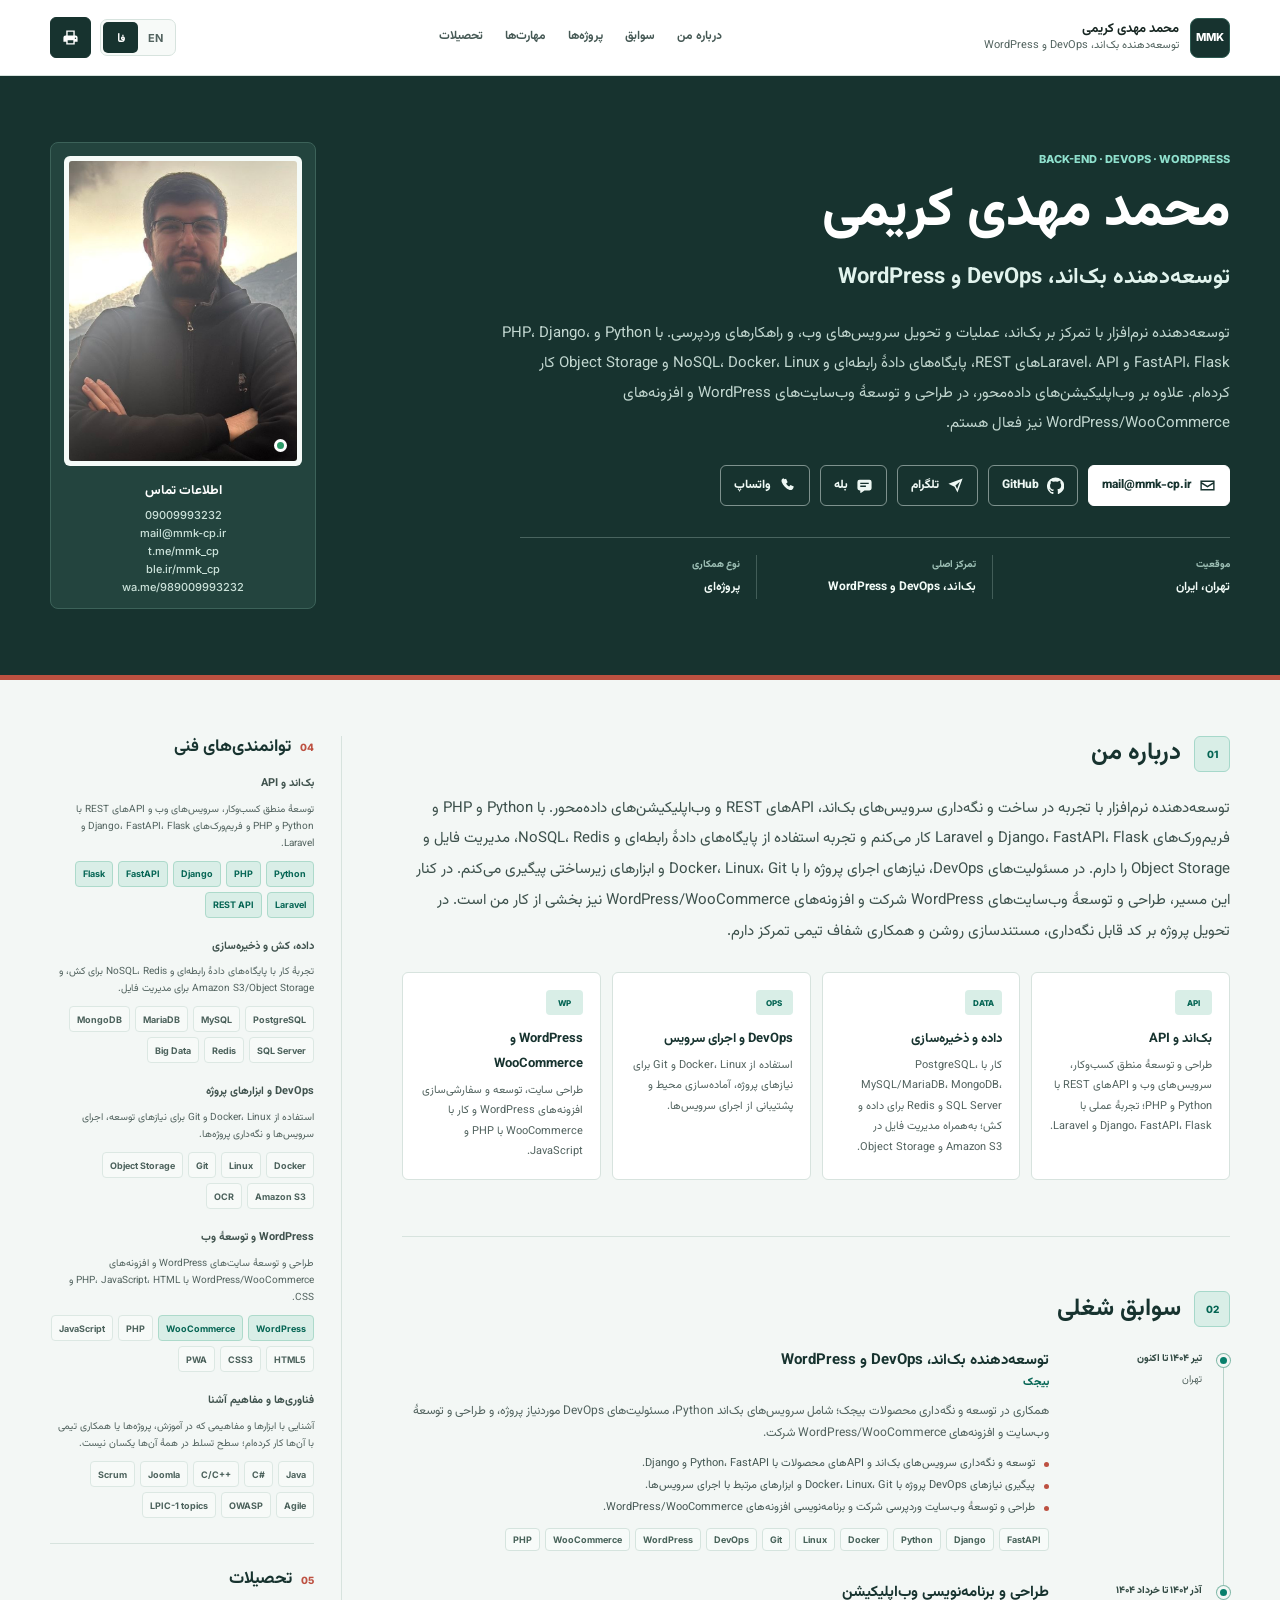
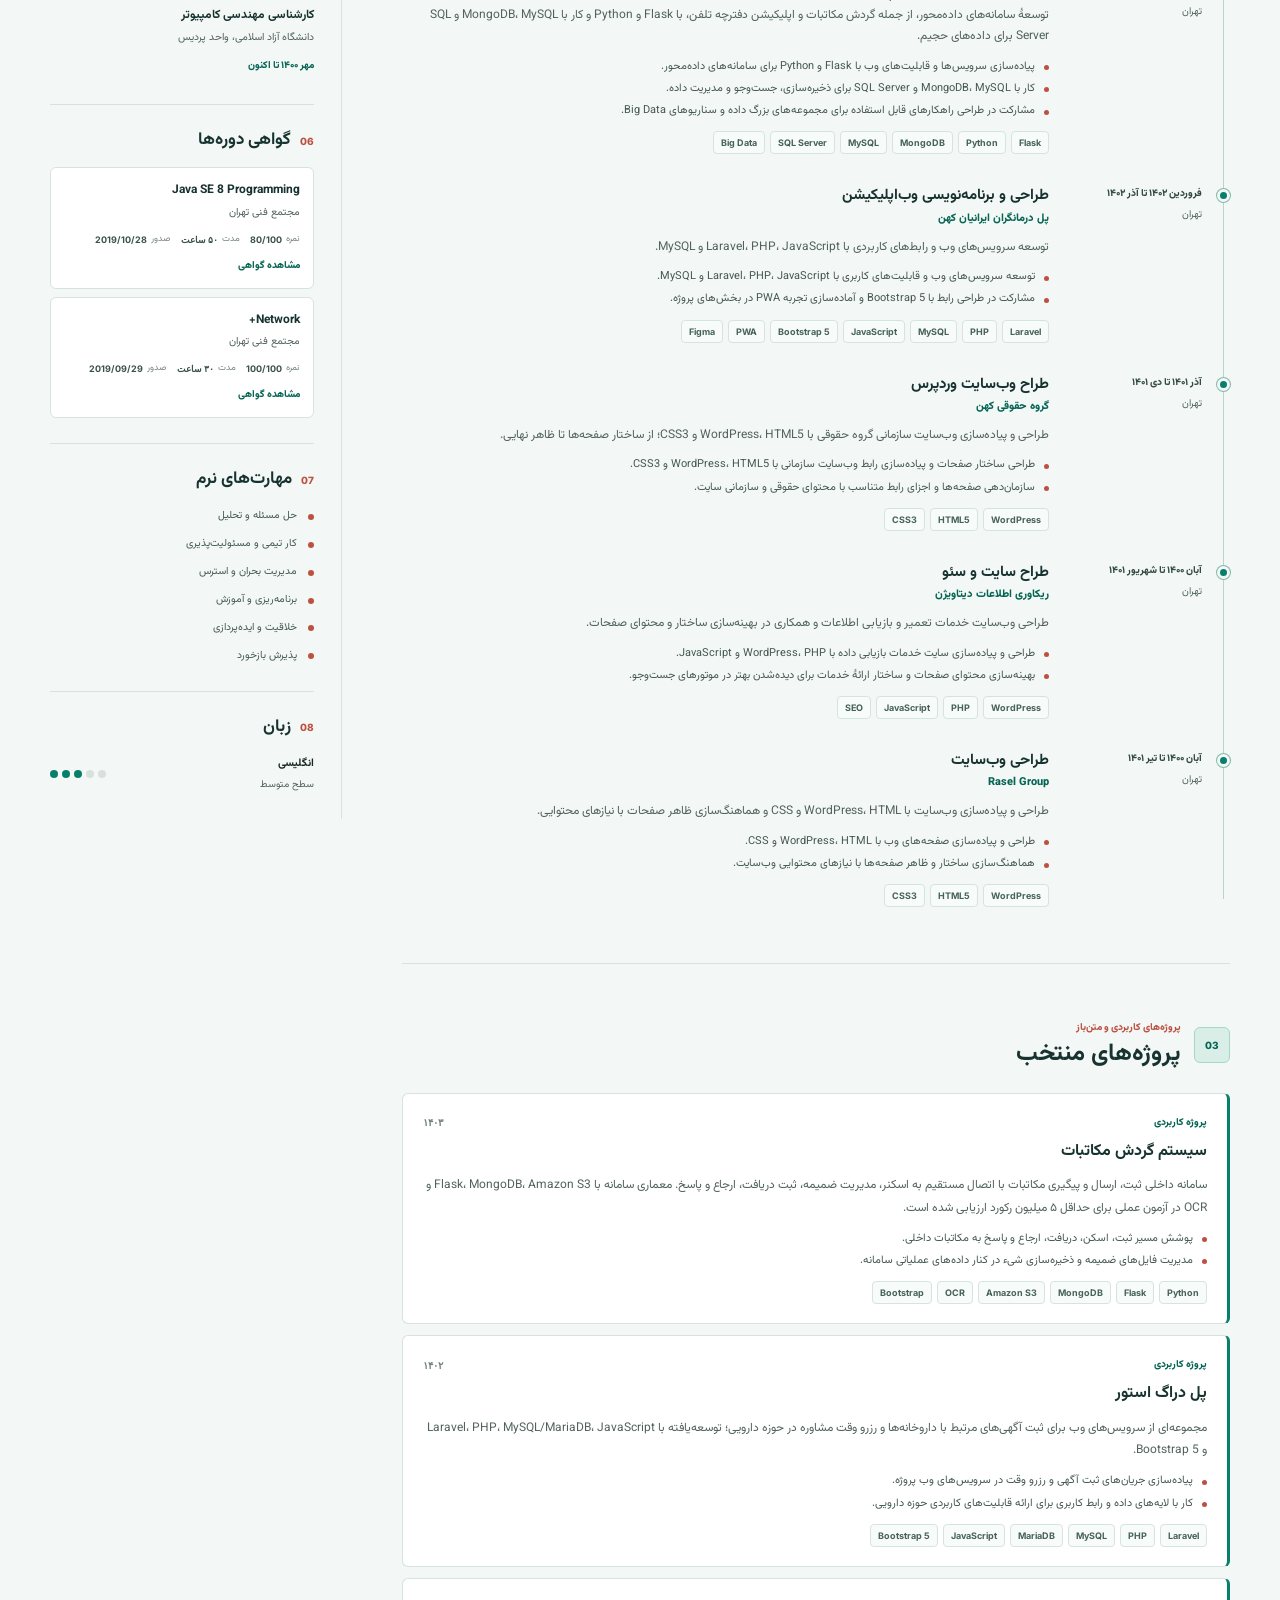
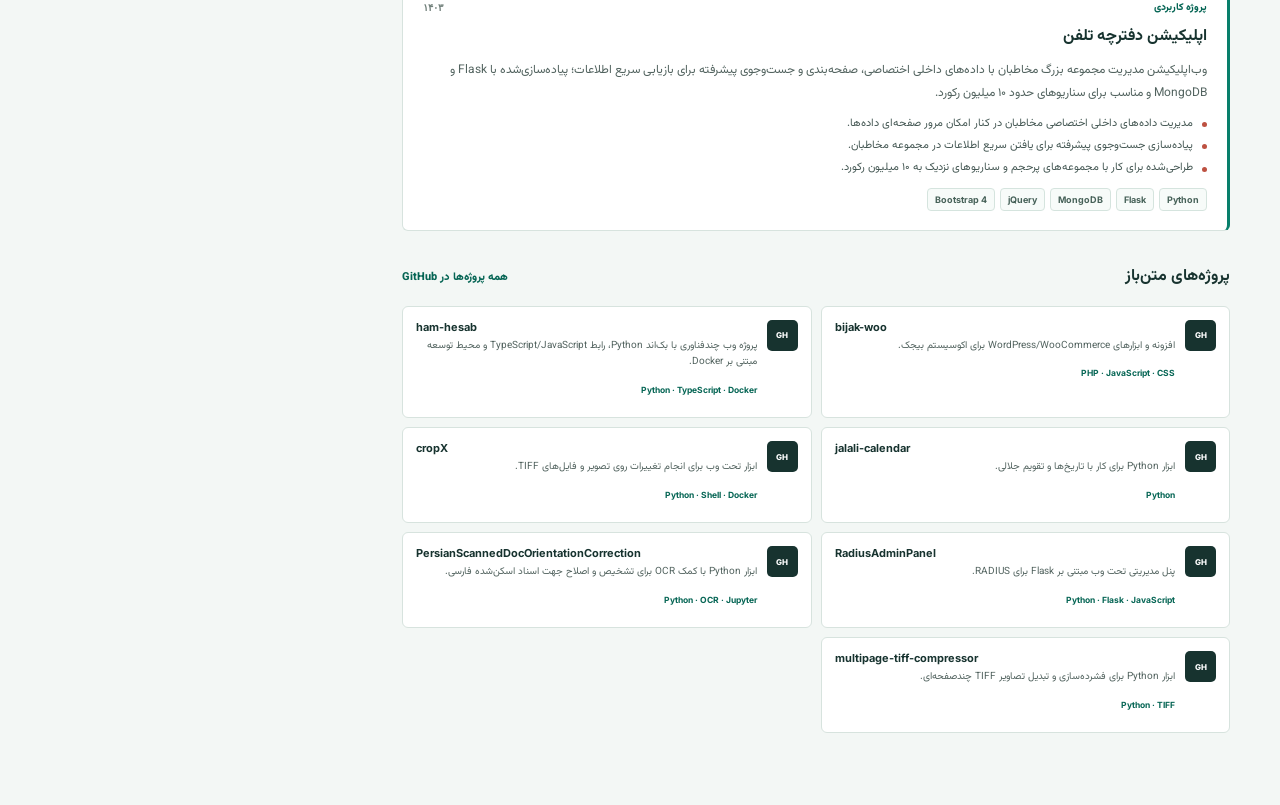
==== commit a90c297b: "add wa" ====
--- a/index.html
+++ b/index.html
@@ -99,6 +99,10 @@
               <svg viewBox="0 0 24 24" aria-hidden="true"><path d="M5 4h14a3 3 0 0 1 3 3v9a3 3 0 0 1-3 3h-7l-4.6 3.4A.9.9 0 0 1 6 21.7V19H5a3 3 0 0 1-3-3V7a3 3 0 0 1 3-3Zm1 4v2h12V8H6Zm0 4v2h8v-2H6Z"/></svg>
               <span data-i18n="bale">بله</span>
             </a>
+            <a class="button button-ghost" href="https://wa.me/989009993232?text=%D8%B3%D9%84%D8%A7%D9%85%0A%D8%A7%D8%B2%20%D8%B7%D8%B1%DB%8C%D9%82%20%D8%B3%D8%A7%DB%8C%D8%AA%20%D9%BE%DB%8C%D8%A7%D9%85%20%D9%85%DB%8C%20%D8%AF%D9%87%D9%85" target="_blank" rel="noopener noreferrer">
+              <svg viewBox="0 0 24 24" aria-hidden="true"><path d="M7.7 3.2 10 2.5l2.2 4.8-2.1 1.7c.9 1.9 2.4 3.4 4.3 4.3l1.7-2.1 4.8 2.2-.7 2.3c-.3 1-1 1.9-1.9 2.4-1 .5-2.2.5-3.3.1-5.2-1.9-9.3-6-11.2-11.2-.4-1.1-.4-2.3.1-3.3.5-.9 1.4-1.6 2.4-1.9Z"/></svg>
+              <span data-i18n="whatsapp">واتساپ</span>
+            </a>
           </div>
 
           <dl class="quick-facts">
@@ -128,6 +132,7 @@
             <a href="mailto:mail@mmk-cp.ir">mail@mmk-cp.ir</a>
             <a href="https://t.me/mmk_cp" target="_blank" rel="noopener noreferrer">t.me/mmk_cp</a>
             <a href="https://ble.ir/mmk_cp" target="_blank" rel="noopener noreferrer">ble.ir/mmk_cp</a>
+            <a href="https://wa.me/989009993232?text=%D8%B3%D9%84%D8%A7%D9%85%0A%D8%A7%D8%B2%20%D8%B7%D8%B1%DB%8C%D9%82%20%D8%B3%D8%A7%DB%8C%D8%AA%20%D9%BE%DB%8C%D8%A7%D9%85%20%D9%85%DB%8C%20%D8%AF%D9%87%D9%85" target="_blank" rel="noopener noreferrer">wa.me/989009993232</a>
           </address>
         </aside>
       </div>
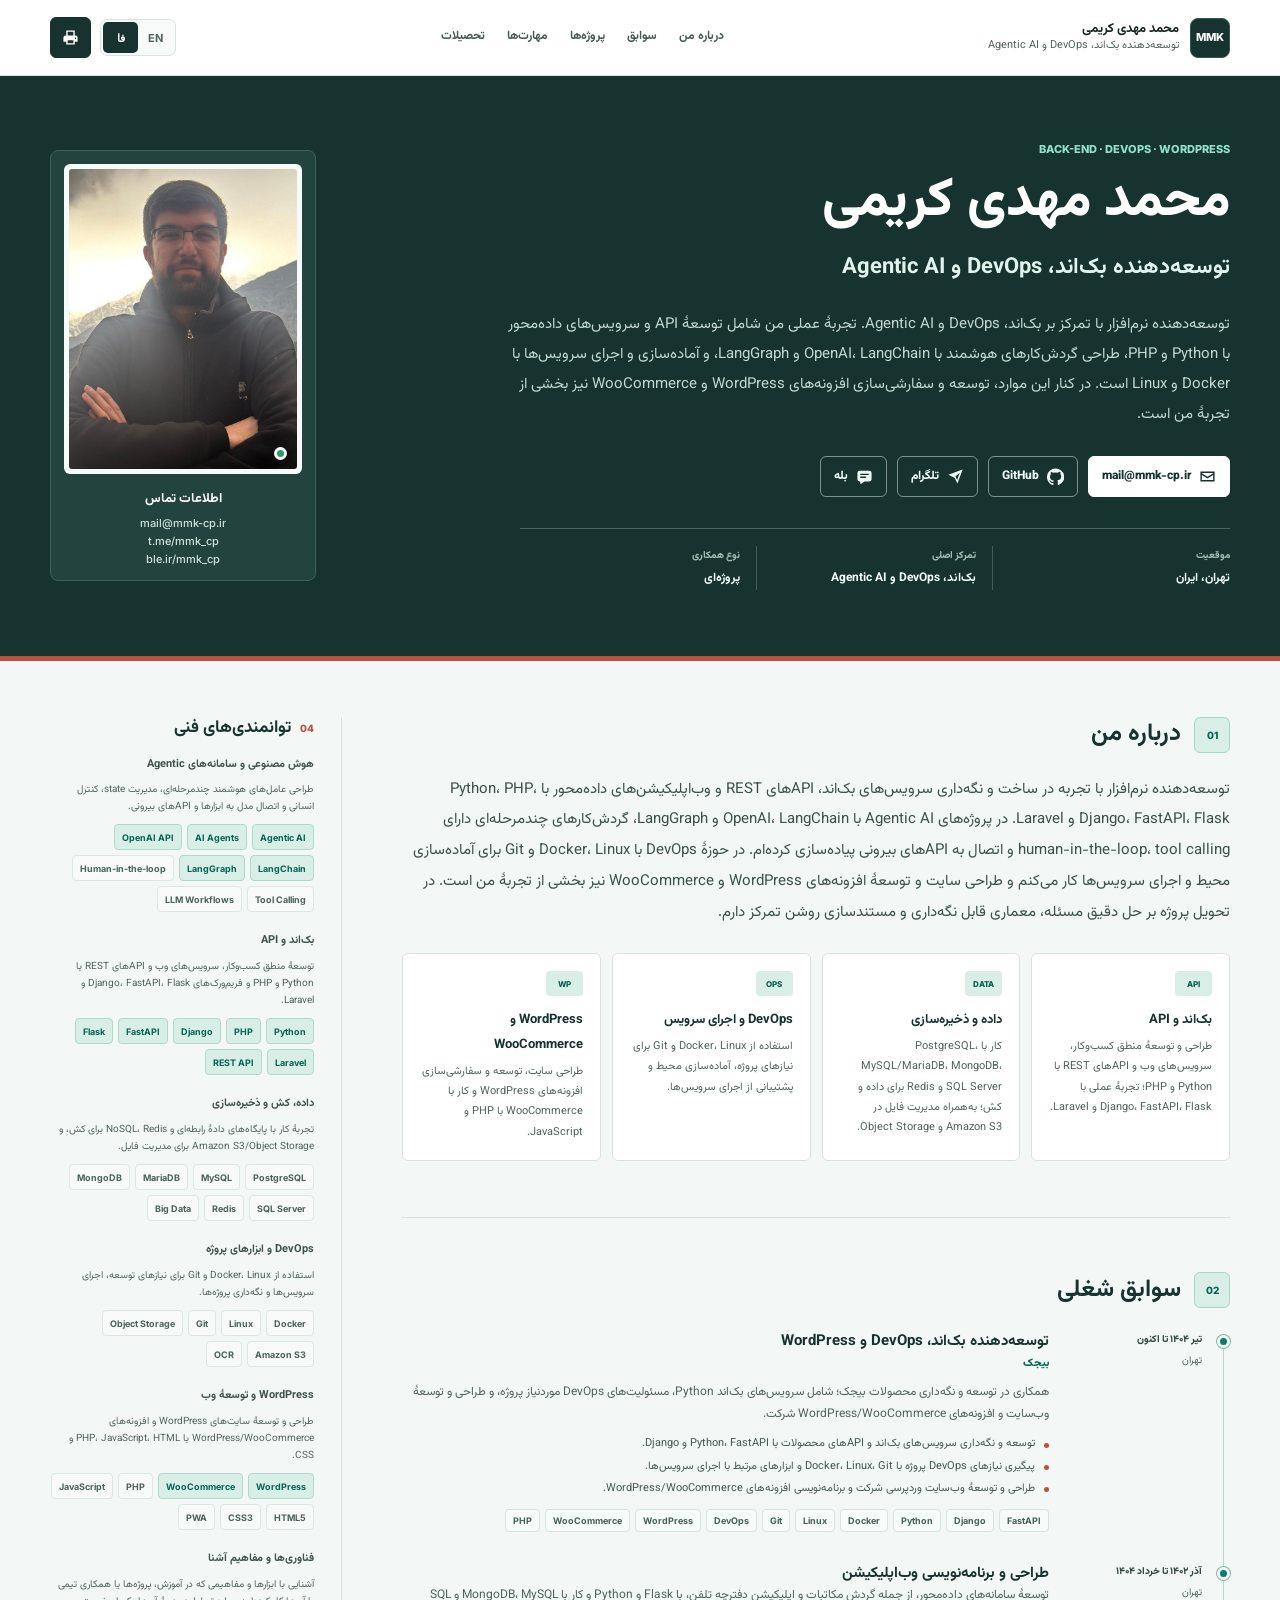
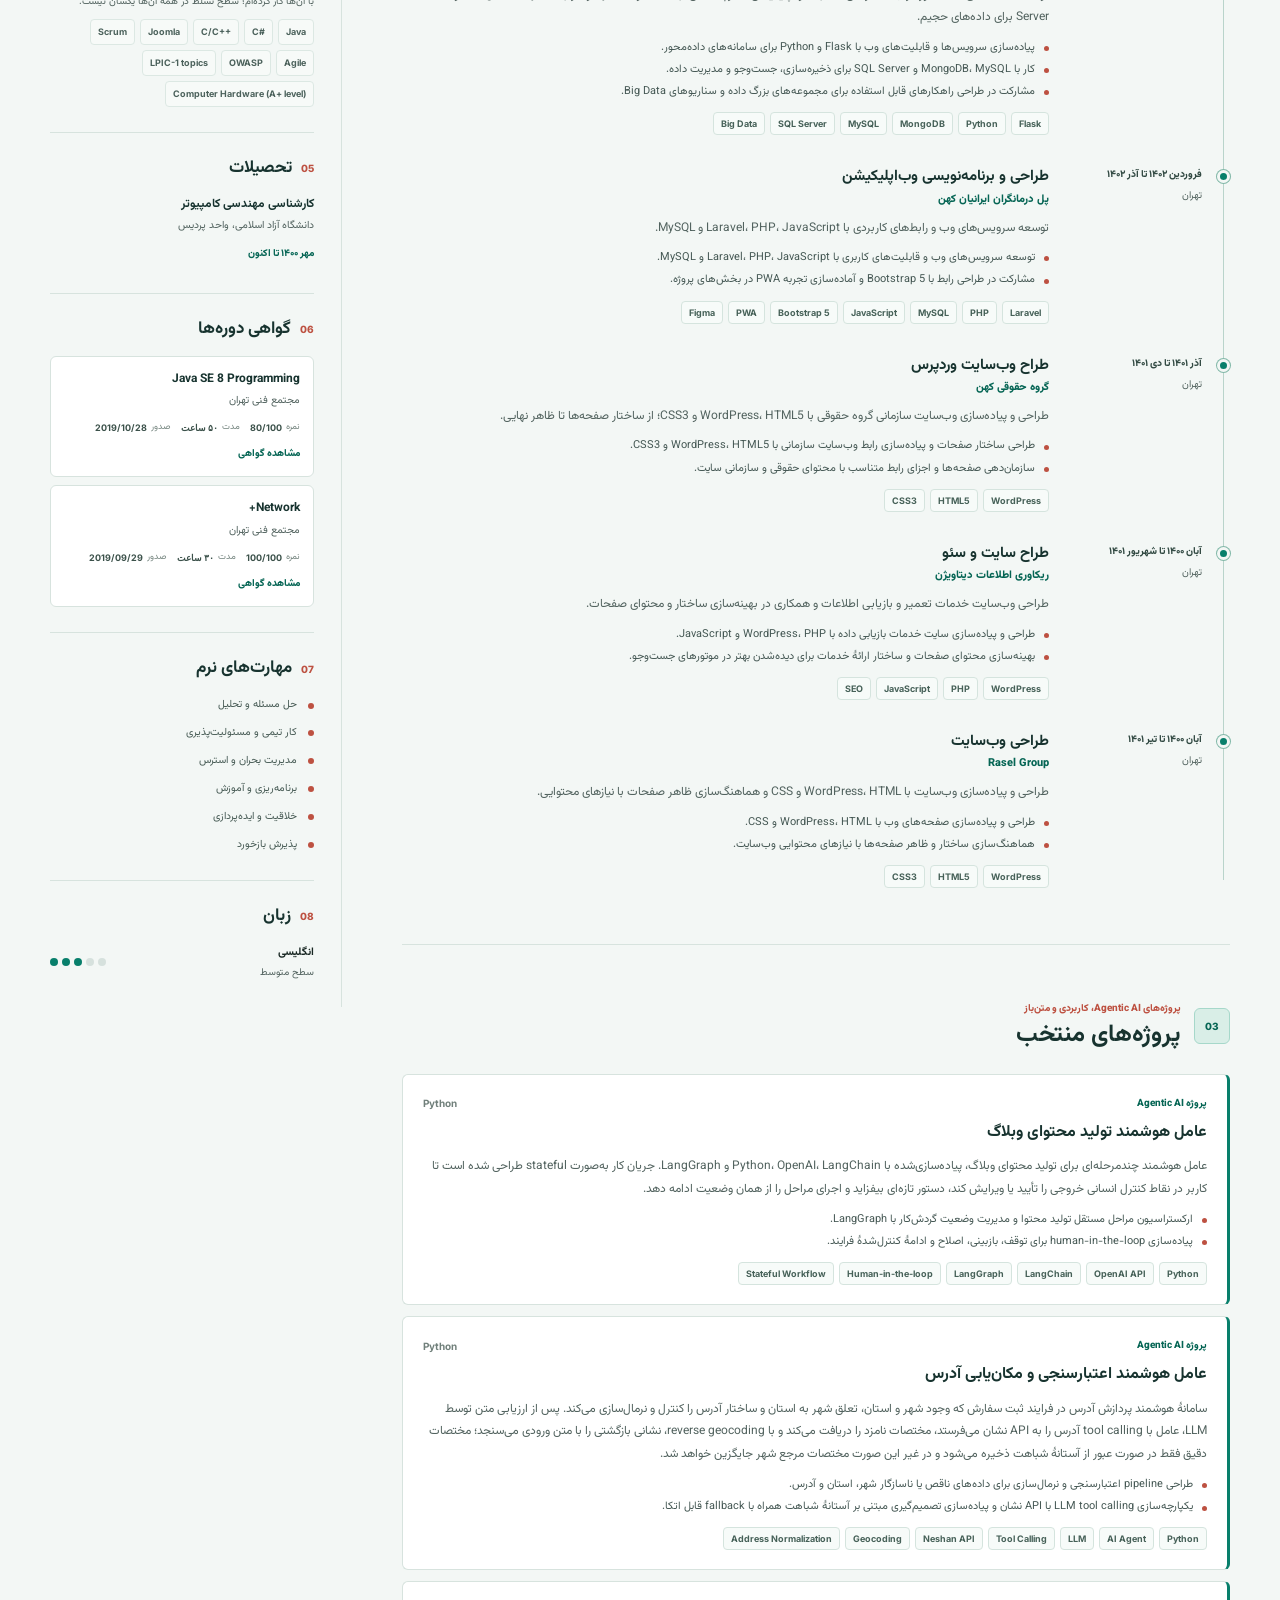
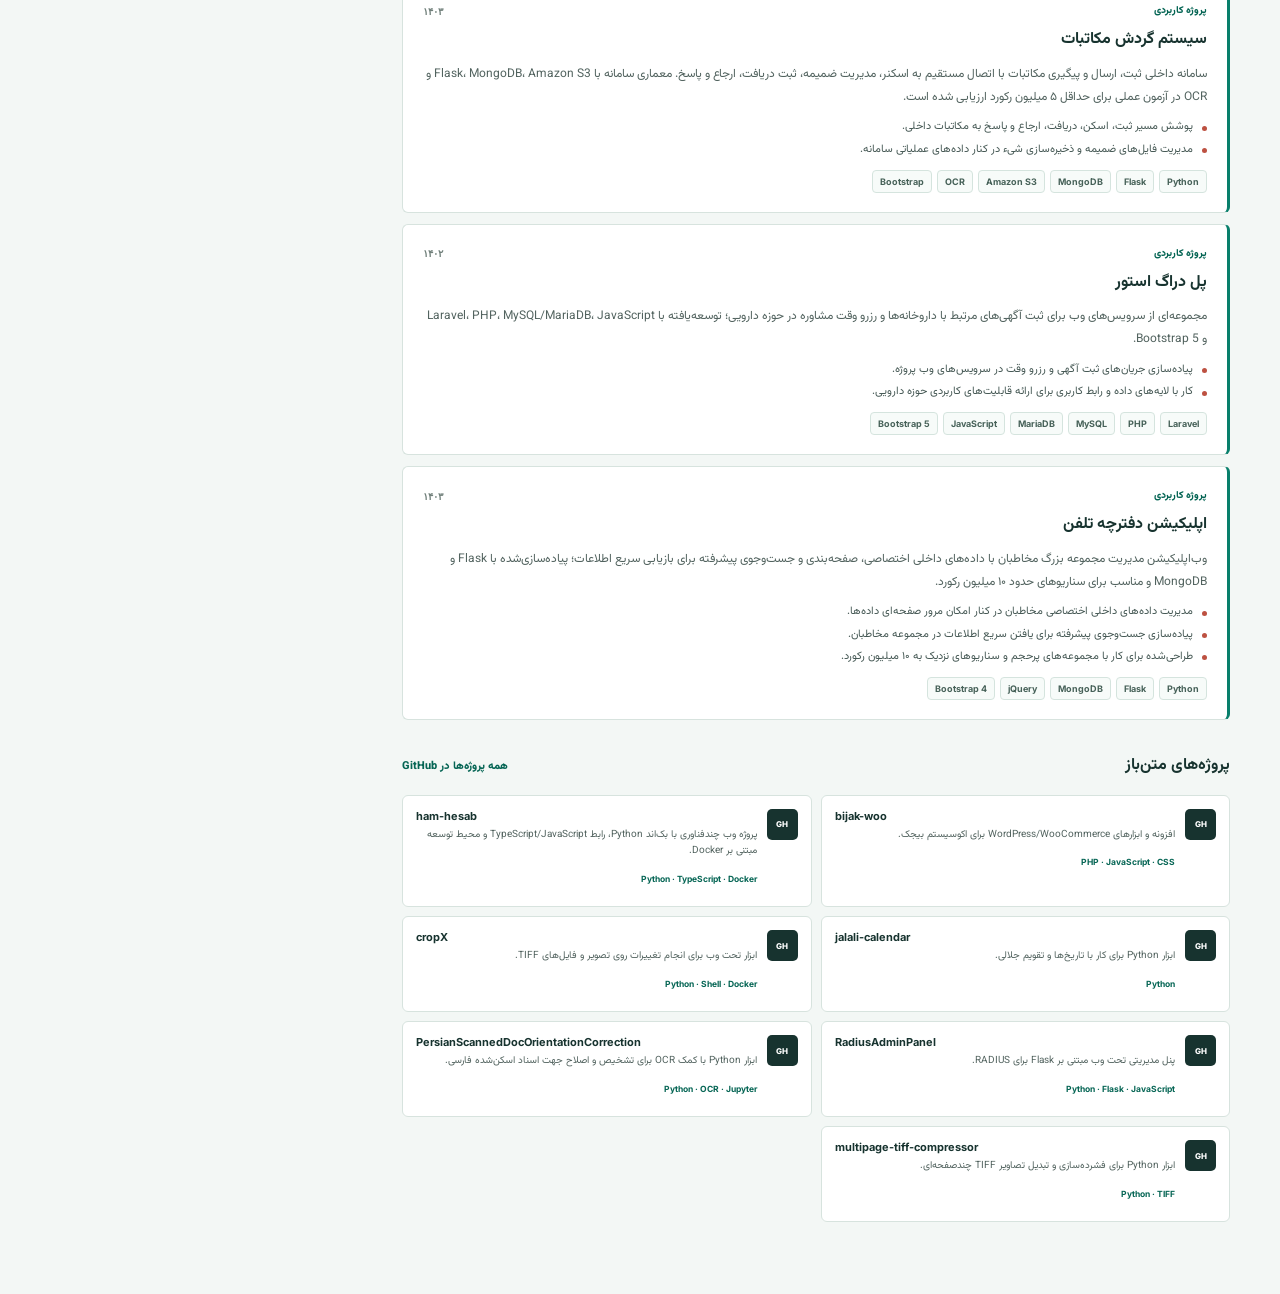
==== commit 741f2004: "make better resume" ====
--- a/index.html
+++ b/index.html
@@ -4,15 +4,14 @@
   <meta charset="utf-8">
   <meta name="viewport" content="width=device-width, initial-scale=1">
   <meta name="theme-color" content="#17332f">
-  <meta name="description" content="رزومه محمد مهدی کریمی، توسعه‌دهنده نرم‌افزار با تمرکز بر بک‌اند، DevOps و WordPress. تماس: 09009993232">
+  <meta name="description" content="رزومه محمد مهدی کریمی، توسعه‌دهنده بک‌اند، DevOps و WordPress با تجربه در پیاده‌سازی سامانه‌های Agentic AI.">
   <meta property="og:type" content="profile">
   <meta property="og:title" content="محمد مهدی کریمی | توسعه‌دهنده بک‌اند، DevOps و WordPress">
-  <meta property="og:description" content="رزومه محمد مهدی کریمی؛ توسعه‌دهنده بک‌اند، DevOps و WordPress.">
+  <meta property="og:description" content="رزومه محمد مهدی کریمی؛ توسعه‌دهنده بک‌اند، DevOps و WordPress با تجربه در سامانه‌های Agentic AI.">
   <meta property="og:image" content="assets/img/profile.png">
   <meta name="twitter:card" content="summary">
   <title>محمد مهدی کریمی | رزومه</title>
   <link rel="canonical" href="https://mmk-cp.ir/">
-  <meta name="telephone" content="09009993232">
   <link rel="icon" href="assets/img/favicon.svg" type="image/svg+xml">
   <link rel="preconnect" href="https://fonts.googleapis.com">
   <link rel="preconnect" href="https://fonts.gstatic.com" crossorigin>
@@ -23,14 +22,13 @@
   {
     "@context": "https://schema.org",
     "@type": "Person",
-    "name": "Mohammad Mehdi Karimi",
-    "jobTitle": "Back-end Software Developer",
+    "name": "Mohammad Mahdi Karimi",
+    "jobTitle": "Back-end, DevOps and WordPress Developer",
     "url": "https://mmk-cp.ir",
     "email": "mailto:mail@mmk-cp.ir",
-    "telephone": "09009993232",
     "address": {"@type":"PostalAddress","addressLocality":"Tehran","addressCountry":"IR"},
     "sameAs": ["https://github.com/mmk-cp", "https://t.me/mmk_cp", "https://ble.ir/mmk_cp"],
-    "knowsAbout": ["Python","PHP","Django","FastAPI","Flask","Laravel","REST APIs","PostgreSQL","MySQL","MongoDB","Redis","SQL Server","Docker","Linux","Git","DevOps","WordPress","WooCommerce","Big Data"]
+    "knowsAbout": ["Python","Agentic AI","AI Agents","OpenAI API","LangChain","LangGraph","Human-in-the-loop","Tool Calling","LLM Workflows","PHP","Django","FastAPI","Flask","Laravel","REST APIs","PostgreSQL","MySQL","MongoDB","Redis","SQL Server","Docker","Linux","Git","DevOps","WordPress","WooCommerce","Big Data"]
   }
   </script>
 </head>
@@ -42,7 +40,7 @@
       <span class="brand-mark" aria-hidden="true">MMK</span>
       <span class="brand-copy">
         <strong data-i18n="brandName">محمد مهدی کریمی</strong>
-        <small data-i18n="brandRole">توسعه‌دهنده بک‌اند، DevOps و WordPress</small>
+        <small data-i18n="brandRole">توسعه‌دهنده بک‌اند، DevOps و Agentic AI</small>
       </span>
     </a>
 
@@ -79,8 +77,8 @@
         <div class="hero-content">
           <p class="eyebrow" data-i18n="eyebrow">BACK-END · DEVOPS · WORDPRESS</p>
           <h1 id="hero-title" data-i18n="name">محمد مهدی کریمی</h1>
-          <p class="hero-role" data-i18n="title">توسعه‌دهنده بک‌اند، DevOps و WordPress</p>
-          <p class="hero-summary" data-i18n="heroSummary">توسعه‌دهنده نرم‌افزار با تمرکز بر بک‌اند، DevOps و اکوسیستم WordPress. تجربهٔ عملی من شامل طراحی APIهای REST، ساخت سرویس‌های Django، FastAPI، Flask و Laravel، کار با پایگاه‌های دادهٔ رابطه‌ای و NoSQL، Docker و Linux، و طراحی و توسعهٔ سایت و افزونه‌های WordPress و WooCommerce است.</p>
+          <p class="hero-role" data-i18n="title">توسعه‌دهنده بک‌اند، DevOps و Agentic AI</p>
+          <p class="hero-summary" data-i18n="heroSummary">توسعه‌دهنده نرم‌افزار با تمرکز بر بک‌اند، DevOps و Agentic AI. تجربهٔ عملی من شامل توسعهٔ API و سرویس‌های داده‌محور با Python و PHP، طراحی گردش‌کارهای هوشمند با OpenAI، LangChain و LangGraph، و آماده‌سازی و اجرای سرویس‌ها با Docker و Linux است. در کنار این موارد، توسعه و سفارشی‌سازی افزونه‌های WordPress و WooCommerce نیز بخشی از تجربهٔ من است.</p>
 
           <div class="hero-actions">
             <a class="button button-light" href="mailto:mail@mmk-cp.ir">
@@ -99,10 +97,6 @@
               <svg viewBox="0 0 24 24" aria-hidden="true"><path d="M5 4h14a3 3 0 0 1 3 3v9a3 3 0 0 1-3 3h-7l-4.6 3.4A.9.9 0 0 1 6 21.7V19H5a3 3 0 0 1-3-3V7a3 3 0 0 1 3-3Zm1 4v2h12V8H6Zm0 4v2h8v-2H6Z"/></svg>
               <span data-i18n="bale">بله</span>
             </a>
-            <a class="button button-ghost" href="https://wa.me/989009993232?text=%D8%B3%D9%84%D8%A7%D9%85%0A%D8%A7%D8%B2%20%D8%B7%D8%B1%DB%8C%D9%82%20%D8%B3%D8%A7%DB%8C%D8%AA%20%D9%BE%DB%8C%D8%A7%D9%85%20%D9%85%DB%8C%20%D8%AF%D9%87%D9%85" target="_blank" rel="noopener noreferrer">
-              <svg viewBox="0 0 24 24" aria-hidden="true"><path d="M7.7 3.2 10 2.5l2.2 4.8-2.1 1.7c.9 1.9 2.4 3.4 4.3 4.3l1.7-2.1 4.8 2.2-.7 2.3c-.3 1-1 1.9-1.9 2.4-1 .5-2.2.5-3.3.1-5.2-1.9-9.3-6-11.2-11.2-.4-1.1-.4-2.3.1-3.3.5-.9 1.4-1.6 2.4-1.9Z"/></svg>
-              <span data-i18n="whatsapp">واتساپ</span>
-            </a>
           </div>
 
           <dl class="quick-facts">
@@ -112,7 +106,7 @@
             </div>
             <div>
               <dt data-i18n="focusLabel">تمرکز اصلی</dt>
-              <dd data-i18n="focus">بک‌اند، DevOps و WordPress</dd>
+              <dd data-i18n="focus">بک‌اند، DevOps و Agentic AI</dd>
             </div>
             <div>
               <dt data-i18n="workTypeLabel">نوع همکاری</dt>
@@ -128,11 +122,9 @@
           </div>
           <address class="identity-contact">
             <strong data-i18n="profileCardTitle">اطلاعات تماس</strong>
-            <a href="tel:+989009993232" dir="ltr"><span data-i18n="phoneDisplay">09009993232</span></a>
             <a href="mailto:mail@mmk-cp.ir">mail@mmk-cp.ir</a>
             <a href="https://t.me/mmk_cp" target="_blank" rel="noopener noreferrer">t.me/mmk_cp</a>
             <a href="https://ble.ir/mmk_cp" target="_blank" rel="noopener noreferrer">ble.ir/mmk_cp</a>
-            <a href="https://wa.me/989009993232?text=%D8%B3%D9%84%D8%A7%D9%85%0A%D8%A7%D8%B2%20%D8%B7%D8%B1%DB%8C%D9%82%20%D8%B3%D8%A7%DB%8C%D8%AA%20%D9%BE%DB%8C%D8%A7%D9%85%20%D9%85%DB%8C%20%D8%AF%D9%87%D9%85" target="_blank" rel="noopener noreferrer">wa.me/989009993232</a>
           </address>
         </aside>
       </div>
@@ -145,7 +137,7 @@
             <span class="section-index">01</span>
             <h2 id="about-title" data-i18n="aboutTitle">درباره من</h2>
           </div>
-          <p class="lead" data-i18n="aboutText">توسعه‌دهنده نرم‌افزار با تجربه در ساخت سرویس‌های بک‌اند، وب‌اپلیکیشن‌ها و ابزارهای مبتنی بر WordPress. در پروژه‌ها از Python و PHP برای پیاده‌سازی API و منطق کسب‌وکار، از PostgreSQL، MySQL و MongoDB برای مدل‌سازی و جست‌وجوی داده، و از Docker و Linux برای آماده‌سازی و اجرای سرویس‌ها استفاده کرده‌ام. در کنار توسعهٔ نرم‌افزار، در فعالیت‌های DevOps و طراحی و توسعهٔ سایت و افزونه‌های WordPress و WooCommerce نیز نقش داشته‌ام. برای من تحلیل درست مسئله، ساختار قابل نگهداری، مستندسازی روشن و همکاری مؤثر به اندازهٔ انتخاب فناوری اهمیت دارد.</p>
+          <p class="lead" data-i18n="aboutText">توسعه‌دهنده نرم‌افزار با تجربه در ساخت و نگه‌داری سرویس‌های بک‌اند، APIهای REST و وب‌اپلیکیشن‌های داده‌محور با Python، PHP، Django، FastAPI، Flask و Laravel. در پروژه‌های Agentic AI با OpenAI، LangChain و LangGraph، گردش‌کارهای چندمرحله‌ای دارای human-in-the-loop، tool calling و اتصال به APIهای بیرونی پیاده‌سازی کرده‌ام. در حوزهٔ DevOps با Docker، Linux و Git برای آماده‌سازی محیط و اجرای سرویس‌ها کار می‌کنم و طراحی سایت و توسعهٔ افزونه‌های WordPress و WooCommerce نیز بخشی از تجربهٔ من است. در تحویل پروژه بر حل دقیق مسئله، معماری قابل نگه‌داری و مستندسازی روشن تمرکز دارم.</p>
           <div class="strength-grid">
             <article>
               <span class="mini-icon" aria-hidden="true">API</span>
@@ -276,12 +268,34 @@
           <div class="section-heading">
             <span class="section-index">03</span>
             <div>
-              <p data-i18n="projectsKicker">پروژه‌های کاربردی و متن‌باز</p>
+              <p data-i18n="projectsKicker">پروژه‌های Agentic AI، کاربردی و متن‌باز</p>
               <h2 id="projects-title" data-i18n="projectsTitle">پروژه‌های منتخب</h2>
             </div>
           </div>
 
           <div class="featured-projects">
+            <article class="project-card project-card-featured">
+              <div class="project-topline"><span class="project-type" data-i18n="agenticAIProject">پروژه Agentic AI</span><span class="project-year">Python</span></div>
+              <h3 data-i18n="projectBlogAgentTitle">عامل هوشمند تولید محتوای وبلاگ</h3>
+              <p data-i18n="projectBlogAgentText">عامل هوشمند چندمرحله‌ای برای تولید محتوای وبلاگ، پیاده‌سازی‌شده با Python، OpenAI، LangChain و LangGraph. جریان کار به‌صورت stateful طراحی شده است تا کاربر در نقاط کنترل انسانی خروجی را تأیید یا ویرایش کند، دستور تازه‌ای بیفزاید و اجرای مراحل را از همان وضعیت ادامه دهد.</p>
+              <ul class="project-points">
+                <li data-i18n="projectBlogAgentPoint1">ارکستراسیون مراحل مستقل تولید محتوا و مدیریت وضعیت گردش‌کار با LangGraph.</li>
+                <li data-i18n="projectBlogAgentPoint2">پیاده‌سازی human-in-the-loop برای توقف، بازبینی، اصلاح و ادامهٔ کنترل‌شدهٔ فرایند.</li>
+              </ul>
+              <div class="tags"><span>Python</span><span>OpenAI API</span><span>LangChain</span><span>LangGraph</span><span>Human-in-the-loop</span><span>Stateful Workflow</span></div>
+            </article>
+
+            <article class="project-card project-card-featured">
+              <div class="project-topline"><span class="project-type" data-i18n="agenticAIProject">پروژه Agentic AI</span><span class="project-year">Python</span></div>
+              <h3 data-i18n="projectAddressAgentTitle">عامل هوشمند اعتبارسنجی و مکان‌یابی آدرس</h3>
+              <p data-i18n="projectAddressAgentText">سامانهٔ هوشمند پردازش آدرس در فرایند ثبت سفارش که وجود شهر و استان، تعلق شهر به استان و ساختار آدرس را کنترل و نرمال‌سازی می‌کند. پس از ارزیابی متن توسط LLM، عامل با tool calling آدرس را به API نشان می‌فرستد، مختصات نامزد را دریافت می‌کند و با reverse geocoding، نشانی بازگشتی را با متن ورودی می‌سنجد؛ مختصات دقیق فقط در صورت عبور از آستانهٔ شباهت ذخیره می‌شود و در غیر این صورت مختصات مرجع شهر جایگزین خواهد شد.</p>
+              <ul class="project-points">
+                <li data-i18n="projectAddressAgentPoint1">طراحی pipeline اعتبارسنجی و نرمال‌سازی برای داده‌های ناقص یا ناسازگار شهر، استان و آدرس.</li>
+                <li data-i18n="projectAddressAgentPoint2">یکپارچه‌سازی LLM tool calling با API نشان و پیاده‌سازی تصمیم‌گیری مبتنی بر آستانهٔ شباهت همراه با fallback قابل اتکا.</li>
+              </ul>
+              <div class="tags"><span>Python</span><span>AI Agent</span><span>LLM</span><span>Tool Calling</span><span>Neshan API</span><span>Geocoding</span><span>Address Normalization</span></div>
+            </article>
+
             <article class="project-card project-card-featured">
               <div class="project-topline"><span class="project-type" data-i18n="productionProject">پروژه کاربردی</span><span class="project-year">۱۴۰۳</span></div>
               <h3 data-i18n="projectCorrespondenceTitle">سیستم گردش مکاتبات</h3>
@@ -351,6 +365,11 @@
         <section class="side-section" id="skills" aria-labelledby="skills-title">
           <div class="side-heading"><span>04</span><h2 id="skills-title" data-i18n="skillsTitle">توانمندی‌های فنی</h2></div>
           <div class="skill-group">
+            <h3 data-i18n="aiStackTitle">هوش مصنوعی و سامانه‌های Agentic</h3>
+            <p class="skill-note" data-i18n="aiStackNote">طراحی عامل‌های هوشمند چندمرحله‌ای، مدیریت state، کنترل انسانی و اتصال مدل به ابزارها و APIهای بیرونی.</p>
+            <div class="skill-list"><span class="skill-primary">Agentic AI</span><span class="skill-primary">AI Agents</span><span class="skill-primary">OpenAI API</span><span class="skill-primary">LangChain</span><span class="skill-primary">LangGraph</span><span>Human-in-the-loop</span><span>Tool Calling</span><span>LLM Workflows</span></div>
+          </div>
+          <div class="skill-group">
             <h3 data-i18n="coreStackTitle">بک‌اند و API</h3>
             <p class="skill-note" data-i18n="coreStackNote">فناوری‌هایی که در مسیر اصلی توسعه بک‌اند و پروژه‌های وب استفاده کرده‌ام.</p>
             <div class="skill-list">
@@ -375,7 +394,7 @@
           <div class="skill-group">
             <h3 data-i18n="familiarTitle">فناوری‌ها و مفاهیم آشنا</h3>
             <p class="skill-note" data-i18n="familiarNote">فناوری‌هایی که در کنار مسیر اصلی توسعه، برای یکپارچه‌سازی، رابط وب و همکاری تیمی با آن‌ها کار کرده‌ام.</p>
-            <div class="skill-list"><span>Java</span><span>C#</span><span>C/C++</span><span>Joomla</span><span>Scrum</span><span>Agile</span><span>OWASP</span><span>LPIC-1 topics</span></div>
+            <div class="skill-list"><span>Java</span><span>C#</span><span>C/C++</span><span>Joomla</span><span>Scrum</span><span>Agile</span><span>OWASP</span><span>LPIC-1 topics</span><span>Computer Hardware (A+ level)</span></div>
           </div>
         </section>
 
@@ -430,21 +449,23 @@
     <header class="print-header">
       <div class="print-identity">
         <h1 data-i18n="name">محمد مهدی کریمی</h1>
-        <p class="print-role" data-i18n="title">توسعه‌دهنده بک‌اند، DevOps و WordPress</p>
-        <p class="print-contact"><a href="mailto:mail@mmk-cp.ir">mail@mmk-cp.ir</a><span aria-hidden="true"> · </span><a href="tel:+989009993232" dir="ltr"><span data-i18n="phoneDisplay">09009993232</span></a><span aria-hidden="true"> · </span><a href="https://mmk-cp.ir" target="_blank" rel="noopener noreferrer">mmk-cp.ir</a><span aria-hidden="true"> · </span><span class="print-messenger"><span data-i18n="messenger">پیام‌رسان</span> <b dir="ltr">@mmk_cp</b></span><span aria-hidden="true"> · </span><span data-i18n="location">تهران، ایران</span></p>
+        <p class="print-role" data-i18n="title">توسعه‌دهنده بک‌اند، DevOps و Agentic AI</p>
+        <p class="print-contact"><a href="mailto:mail@mmk-cp.ir">mail@mmk-cp.ir</a><span aria-hidden="true"> · </span><a href="https://mmk-cp.ir" target="_blank" rel="noopener noreferrer">mmk-cp.ir</a><span aria-hidden="true"> · </span><span class="print-messenger"><span data-i18n="messenger">پیام‌رسان</span> <b dir="ltr">@mmk_cp</b></span><span aria-hidden="true"> · </span><span data-i18n="location">تهران، ایران</span></p>
       </div>
       <img class="print-photo" id="printProfileImage" src="assets/img/profile.png" width="300" height="300" alt="تصویر پرسنلی محمد مهدی کریمی" decoding="sync">
     </header>
 
     <section class="print-section">
       <h2 data-i18n="aboutTitle">درباره من</h2>
-      <p data-i18n="aboutText">توسعه‌دهنده نرم‌افزار با تجربه در ساخت و نگه‌داری سرویس‌های بک‌اند، APIهای REST و وب‌اپلیکیشن‌های داده‌محور. با Python و PHP و فریم‌ورک‌های Django، FastAPI، Flask و Laravel کار می‌کنم و تجربه استفاده از پایگاه‌های دادهٔ رابطه‌ای و NoSQL، Redis، مدیریت فایل و Object Storage را دارم. در مسئولیت‌های DevOps، نیازهای اجرای پروژه را با Docker، Linux، Git و ابزارهای زیرساختی پیگیری می‌کنم. در کنار این مسیر، طراحی و توسعهٔ وب‌سایت‌های WordPress شرکت و افزونه‌های WordPress/WooCommerce نیز بخشی از کار من است. در تحویل پروژه بر کد قابل نگه‌داری، مستندسازی روشن و همکاری شفاف تیمی تمرکز دارم.</p>
+      <p data-i18n="aboutText">توسعه‌دهنده نرم‌افزار با تجربه در ساخت و نگه‌داری سرویس‌های بک‌اند، APIهای REST و وب‌اپلیکیشن‌های داده‌محور با Python، PHP، Django، FastAPI، Flask و Laravel. در پروژه‌های Agentic AI با OpenAI، LangChain و LangGraph، گردش‌کارهای چندمرحله‌ای دارای human-in-the-loop، tool calling و اتصال به APIهای بیرونی پیاده‌سازی کرده‌ام. در حوزهٔ DevOps با Docker، Linux و Git برای آماده‌سازی محیط و اجرای سرویس‌ها کار می‌کنم و طراحی سایت و توسعهٔ افزونه‌های WordPress و WooCommerce نیز بخشی از تجربهٔ من است. در تحویل پروژه بر حل دقیق مسئله، معماری قابل نگه‌داری و مستندسازی روشن تمرکز دارم.</p>
     </section>
 
     <section class="print-section print-skills">
       <h2 data-i18n="printSkillsTitle">مهارت‌های کلیدی</h2>
+      <p><strong data-i18n="printAISkills">AI و Agentic:</strong> OpenAI API, LangChain, LangGraph, AI Agents, Human-in-the-loop, Tool Calling</p>
       <p><strong data-i18n="printCoreSkills">تمرکز اصلی:</strong> Python, PHP, Django, FastAPI, Flask, Laravel, REST API</p>
       <p><strong data-i18n="printDataSkills">داده و ابزارها:</strong> PostgreSQL, MySQL, MariaDB, MongoDB, SQL Server, Redis, Docker, Linux, Git, Amazon S3, OCR</p>
+      <p><strong data-i18n="printHardwareSkills">سخت‌افزار:</strong> Computer Hardware (A+ level)</p>
       <p><strong data-i18n="printWebSkills">وب و WordPress:</strong> WordPress, WooCommerce, PHP, JavaScript, HTML5, CSS3, PWA</p>
     </section>
 
@@ -481,6 +502,8 @@
 
     <section class="print-section">
       <h2 data-i18n="projectsTitle">پروژه‌های منتخب</h2>
+      <article class="print-item"><div class="print-item-heading"><h3 data-i18n="projectBlogAgentTitle">عامل هوشمند تولید محتوای وبلاگ</h3><span>Agentic AI</span></div><p data-i18n="projectBlogAgentText">عامل هوشمند چندمرحله‌ای برای تولید محتوای وبلاگ، پیاده‌سازی‌شده با Python، OpenAI، LangChain و LangGraph. جریان کار به‌صورت stateful طراحی شده است تا کاربر در نقاط کنترل انسانی خروجی را تأیید یا ویرایش کند، دستور تازه‌ای بیفزاید و اجرای مراحل را از همان وضعیت ادامه دهد.</p></article>
+      <article class="print-item"><div class="print-item-heading"><h3 data-i18n="projectAddressAgentTitle">عامل هوشمند اعتبارسنجی و مکان‌یابی آدرس</h3><span>Agentic AI</span></div><p data-i18n="projectAddressAgentText">سامانهٔ هوشمند پردازش آدرس در فرایند ثبت سفارش که وجود شهر و استان، تعلق شهر به استان و ساختار آدرس را کنترل و نرمال‌سازی می‌کند. پس از ارزیابی متن توسط LLM، عامل با tool calling آدرس را به API نشان می‌فرستد، مختصات نامزد را دریافت می‌کند و با reverse geocoding، نشانی بازگشتی را با متن ورودی می‌سنجد؛ مختصات دقیق فقط در صورت عبور از آستانهٔ شباهت ذخیره می‌شود و در غیر این صورت مختصات مرجع شهر جایگزین خواهد شد.</p></article>
       <article class="print-item"><div class="print-item-heading"><h3 data-i18n="projectCorrespondenceTitle">سیستم گردش مکاتبات</h3><span>2024</span></div><p data-i18n="projectCorrespondenceText">سامانه داخلی ثبت، ارسال و پیگیری مکاتبات با اتصال مستقیم به اسکنر، مدیریت ضمیمه، ثبت دریافت، ارجاع و پاسخ. معماری سامانه با Flask، MongoDB، Amazon S3 و OCR در آزمون عملی برای حداقل ۵ میلیون رکورد ارزیابی شده است.</p></article>
       <article class="print-item"><div class="print-item-heading"><h3 data-i18n="projectDrugTitle">پل دراگ استور</h3><span>2023</span></div><p data-i18n="projectDrugText">مجموعه‌ای از سرویس‌های وب برای ثبت آگهی‌های مرتبط با داروخانه‌ها و رزرو وقت مشاوره در حوزه دارویی؛ توسعه‌یافته با Laravel، PHP، MySQL/MariaDB، JavaScript و Bootstrap 5.</p></article>
       <article class="print-item"><div class="print-item-heading"><h3 data-i18n="projectPhonebookTitle">اپلیکیشن دفترچه تلفن</h3><span>2024</span></div><p data-i18n="projectPhonebookText">وب‌اپلیکیشن مدیریت مجموعه بزرگ مخاطبان با داده‌های داخلی اختصاصی، صفحه‌بندی و جست‌وجوی پیشرفته برای بازیابی سریع اطلاعات؛ پیاده‌سازی‌شده با Flask و MongoDB و مناسب برای سناریوهای حدود ۱۰ میلیون رکورد.</p></article>
--- a/styles.css
+++ b/styles.css
@@ -276,7 +276,7 @@
   .print-item li + li { margin-top: .8mm; }
   .print-github { margin: 1.5mm 0 0; color: #3d514b; line-height: 1.7; }
   .print-github a { color: #087f6b; font-family: var(--font-en); text-decoration: none; }
-  .print-repo-list { display: grid; gap: 1.8mm; margin: 2.5mm 0 0; padding: 0; list-style: none; }
+  .print-repo-list { display: none; }
   .print-repo-list li { display: flex; align-items: baseline; gap: 3mm; color: #3d514b; line-height: 1.65; break-inside: avoid; page-break-inside: avoid; }
   .print-repo-list a { flex: 0 0 44mm; color: #087f6b; font-family: var(--font-en); font-size: 8.2pt; font-weight: 700; overflow-wrap: anywhere; text-decoration: none; }
   .print-repo-list span { min-width: 0; font-size: 8.5pt; }
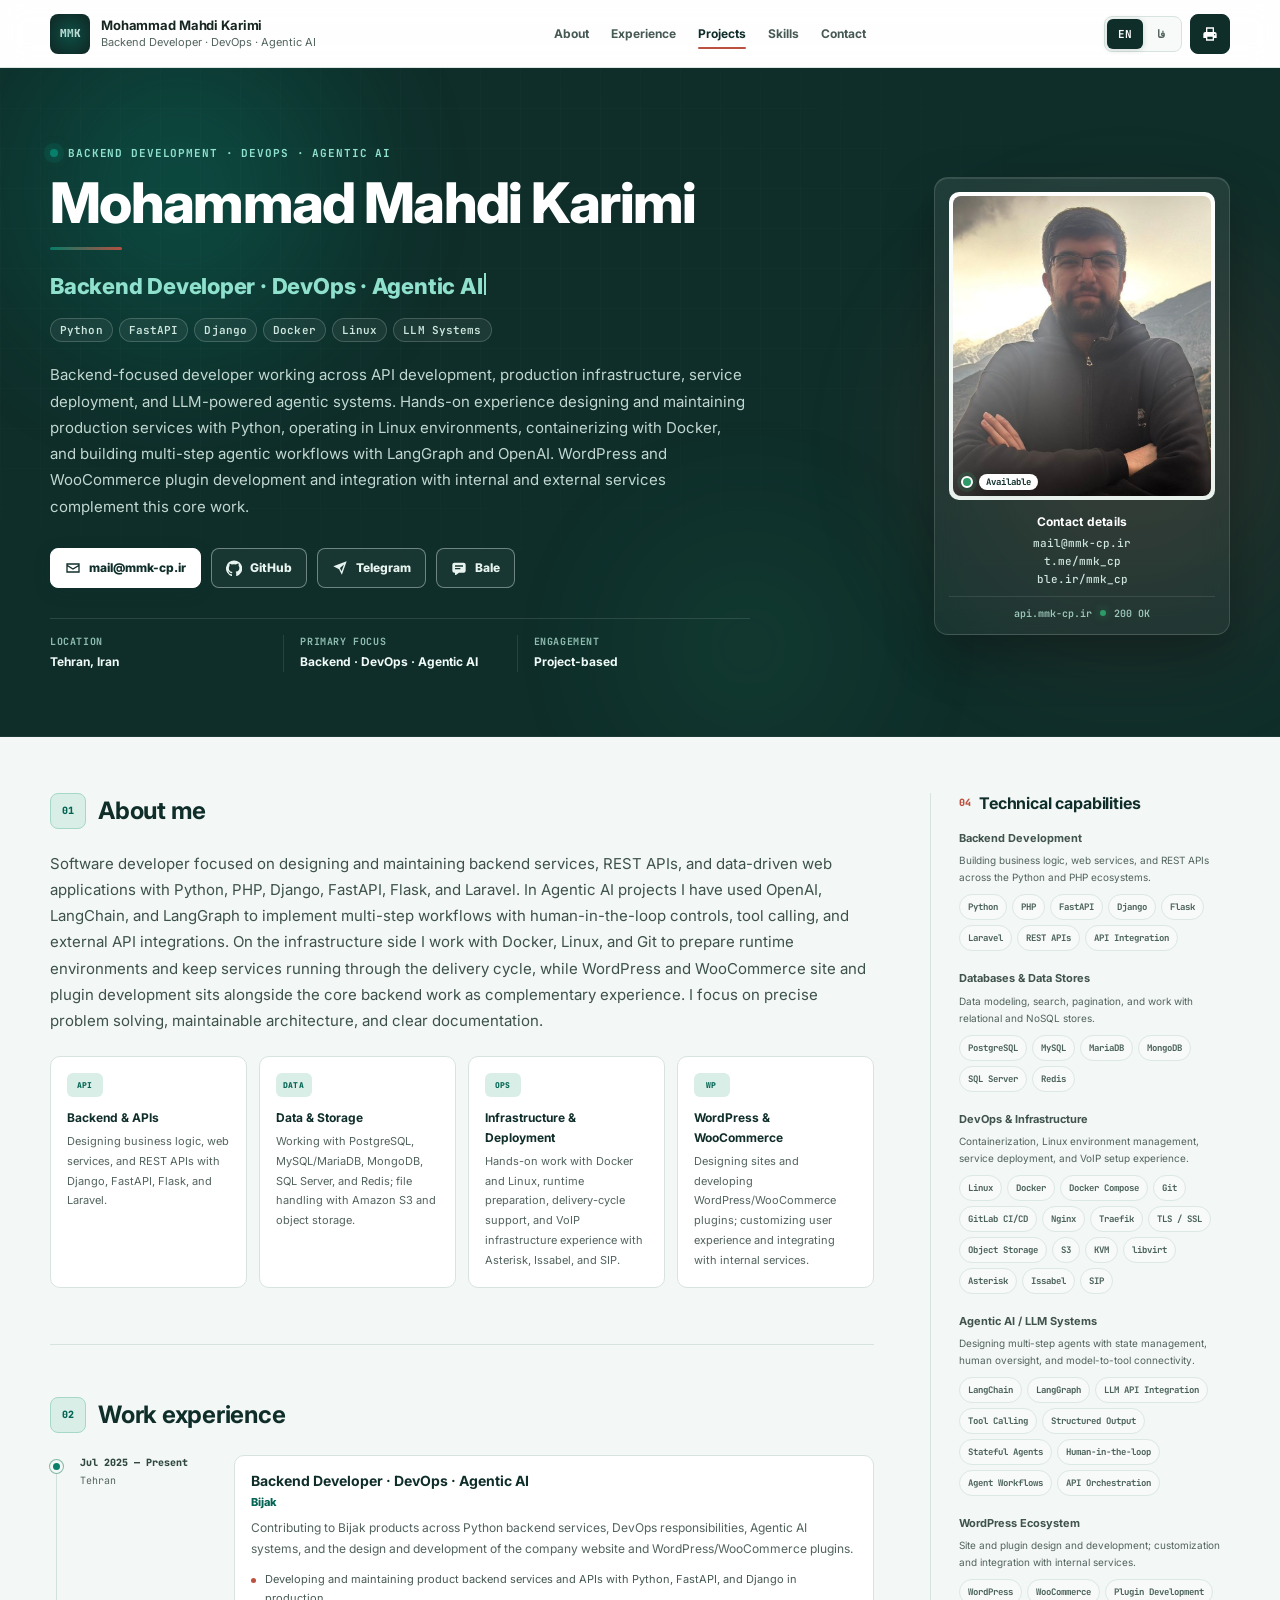
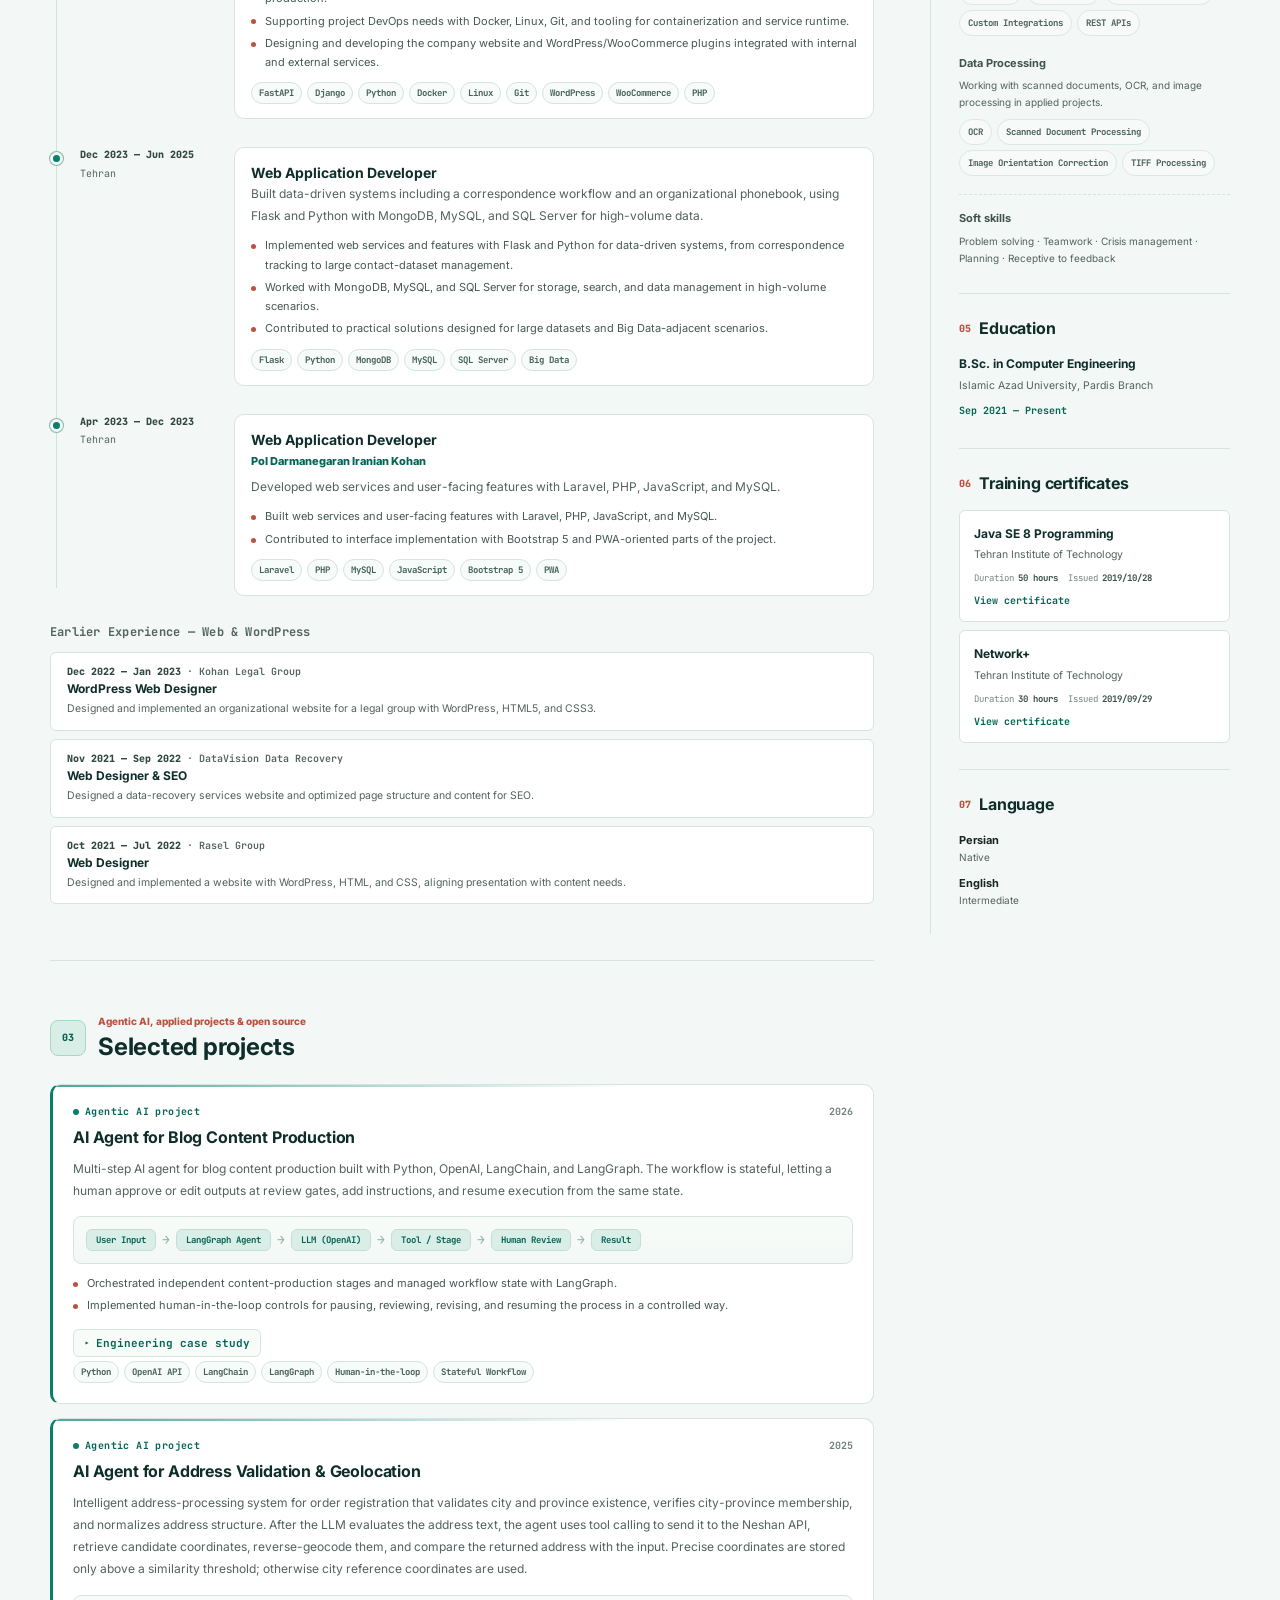
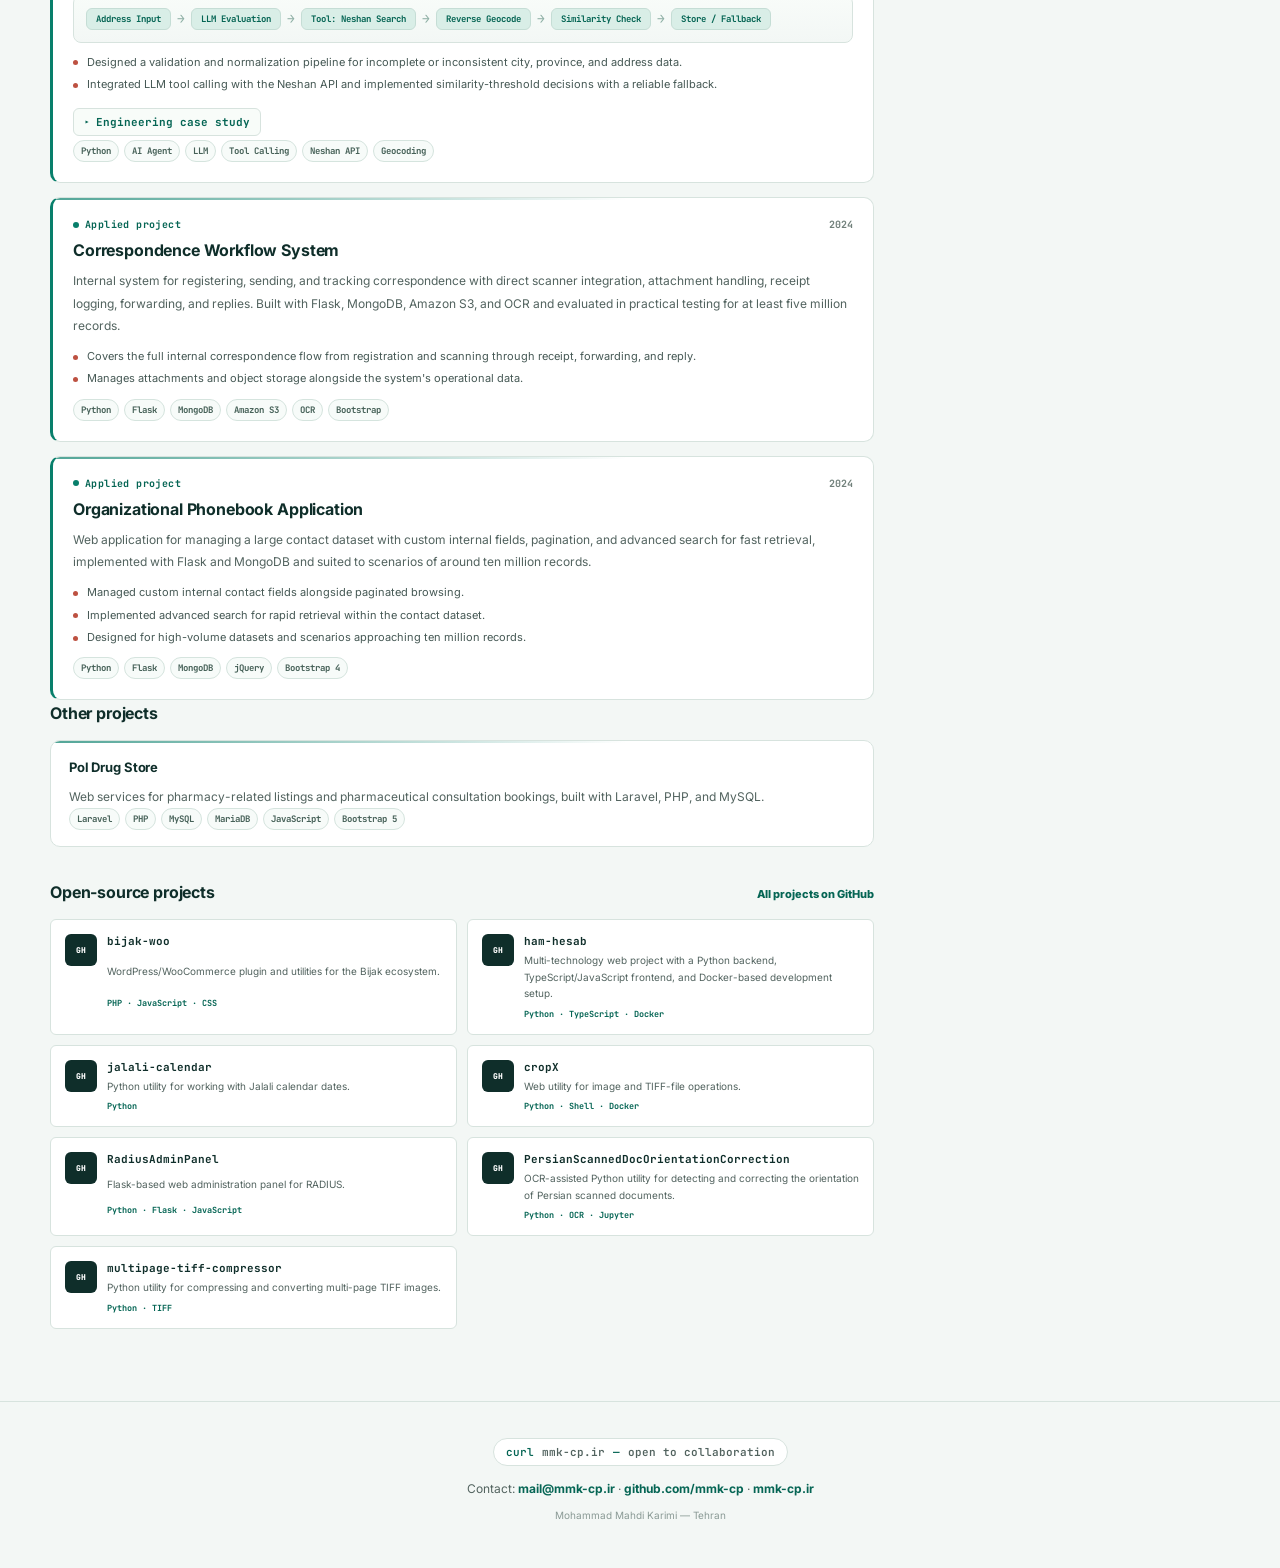
==== commit 400ca1f5: "make better resume" ====
--- a/index.html
+++ b/index.html
@@ -1,21 +1,30 @@
 <!doctype html>
-<html lang="fa" dir="rtl">
+<html lang="en" dir="ltr">
 <head>
   <meta charset="utf-8">
   <meta name="viewport" content="width=device-width, initial-scale=1">
-  <meta name="theme-color" content="#17332f">
-  <meta name="description" content="رزومه محمد مهدی کریمی، توسعه‌دهنده بک‌اند، DevOps و WordPress با تجربه در پیاده‌سازی سامانه‌های Agentic AI.">
+  <meta name="theme-color" content="#0e2420">
+  <meta name="description" content="Resume of Mohammad Mahdi Karimi — Backend Developer, DevOps and Agentic AI. Python, FastAPI, Docker, Linux and LLM-powered agentic systems.">
+  <link rel="canonical" href="https://mmk-cp.ir/">
+  <link rel="alternate" hreflang="en" href="https://mmk-cp.ir/#en">
+  <link rel="alternate" hreflang="fa" href="https://mmk-cp.ir/#fa">
+  <link rel="alternate" hreflang="x-default" href="https://mmk-cp.ir/">
   <meta property="og:type" content="profile">
-  <meta property="og:title" content="محمد مهدی کریمی | توسعه‌دهنده بک‌اند، DevOps و WordPress">
-  <meta property="og:description" content="رزومه محمد مهدی کریمی؛ توسعه‌دهنده بک‌اند، DevOps و WordPress با تجربه در سامانه‌های Agentic AI.">
-  <meta property="og:image" content="assets/img/profile.png">
+  <meta property="og:title" content="Mohammad Mahdi Karimi — Backend Developer · DevOps · Agentic AI">
+  <meta property="og:description" content="Backend-focused developer working across APIs, production services, Linux infrastructure, containerized deployments, and LLM-powered agent workflows.">
+  <meta property="og:url" content="https://mmk-cp.ir/">
+  <meta property="og:image" content="https://mmk-cp.ir/assets/img/profile.png">
+  <meta property="og:locale" content="en_US">
+  <meta property="og:locale:alternate" content="fa_IR">
   <meta name="twitter:card" content="summary">
-  <title>محمد مهدی کریمی | رزومه</title>
-  <link rel="canonical" href="https://mmk-cp.ir/">
+  <meta name="twitter:title" content="Mohammad Mahdi Karimi — Backend Developer · DevOps · Agentic AI">
+  <meta name="twitter:description" content="Backend-focused developer across APIs, production services, and LLM-powered agent workflows.">
+  <meta name="twitter:image" content="https://mmk-cp.ir/assets/img/profile.png">
+  <title>Mohammad Mahdi Karimi — Backend Developer · DevOps · Agentic AI</title>
   <link rel="icon" href="assets/img/favicon.svg" type="image/svg+xml">
   <link rel="preconnect" href="https://fonts.googleapis.com">
   <link rel="preconnect" href="https://fonts.gstatic.com" crossorigin>
-  <link href="https://fonts.googleapis.com/css2?family=Inter:wght@400;500;600;700;800&family=Vazirmatn:wght@400;500;600;700;800&display=swap" rel="stylesheet">
+  <link href="https://fonts.googleapis.com/css2?family=Inter:wght@400;500;600;700;800&family=JetBrains+Mono:wght@400;600&family=Vazirmatn:wght@400;500;600;700;800&display=swap" rel="stylesheet">
   <link rel="preload" href="assets/img/profile.png" as="image" type="image/png">
   <link rel="stylesheet" href="styles.css">
   <script type="application/ld+json" id="person-schema">
@@ -23,63 +32,86 @@
     "@context": "https://schema.org",
     "@type": "Person",
     "name": "Mohammad Mahdi Karimi",
-    "jobTitle": "Back-end, DevOps and WordPress Developer",
+    "alternateName": "محمد مهدی کریمی",
+    "jobTitle": "Backend Developer · DevOps · Agentic AI",
     "url": "https://mmk-cp.ir",
     "email": "mailto:mail@mmk-cp.ir",
     "address": {"@type":"PostalAddress","addressLocality":"Tehran","addressCountry":"IR"},
     "sameAs": ["https://github.com/mmk-cp", "https://t.me/mmk_cp", "https://ble.ir/mmk_cp"],
-    "knowsAbout": ["Python","Agentic AI","AI Agents","OpenAI API","LangChain","LangGraph","Human-in-the-loop","Tool Calling","LLM Workflows","PHP","Django","FastAPI","Flask","Laravel","REST APIs","PostgreSQL","MySQL","MongoDB","Redis","SQL Server","Docker","Linux","Git","DevOps","WordPress","WooCommerce","Big Data"]
+    "knowsAbout": ["Backend Development","DevOps","Agentic AI","Python","FastAPI","Django","Docker","Linux","LLM Systems","LangGraph","LangChain","PostgreSQL","MongoDB","WordPress","WooCommerce"]
   }
   </script>
 </head>
 <body>
-  <a class="skip-link" href="#main" data-i18n="skip">پرش به محتوای اصلی</a>
-
-  <header class="topbar no-print" aria-label="نوار ابزار رزومه">
-    <a class="brand" href="#top" aria-label="صفحه نخست رزومه">
-      <span class="brand-mark" aria-hidden="true">MMK</span>
+  <a class="skip-link" href="#main" data-i18n="skip">Skip to main content</a>
+
+  <header class="topbar no-print" aria-label="Resume toolbar">
+    <a class="brand" href="#top" aria-label="Home">
+      <span class="brand-mark" aria-hidden="true"><span class="brand-mark-glow"></span>MMK</span>
       <span class="brand-copy">
-        <strong data-i18n="brandName">محمد مهدی کریمی</strong>
-        <small data-i18n="brandRole">توسعه‌دهنده بک‌اند، DevOps و Agentic AI</small>
+        <strong data-i18n="brandName">Mohammad Mahdi Karimi</strong>
+        <small data-i18n="brandRole">Backend Developer · DevOps · Agentic AI</small>
       </span>
     </a>
-
-    <nav class="desktop-nav" aria-label="بخش‌های رزومه">
-      <a href="#about" data-i18n="navAbout">درباره من</a>
-      <a href="#experience" data-i18n="navExperience">سوابق</a>
-      <a href="#projects" data-i18n="navProjects">پروژه‌ها</a>
-      <a href="#skills" data-i18n="navSkills">مهارت‌ها</a>
-      <a href="#education" data-i18n="navEducation">تحصیلات</a>
+    <nav class="desktop-nav" id="desktopNav" aria-label="Resume sections">
+      <a href="#about" data-i18n="navAbout">About</a>
+      <a href="#experience" data-i18n="navExperience">Experience</a>
+      <a href="#projects" data-i18n="navProjects">Projects</a>
+      <a href="#skills" data-i18n="navSkills">Skills</a>
+      <a href="#contact" data-i18n="navContact">Contact</a>
     </nav>
-
     <div class="toolbar">
-      <div class="language-switch" role="group" aria-label="انتخاب زبان">
-        <button type="button" data-lang="fa" class="is-active" aria-pressed="true">فا</button>
-        <button type="button" data-lang="en" aria-pressed="false">EN</button>
-      </div>
-      <button class="button button-primary" id="printButton" type="button" aria-label="خروجی PDF" title="خروجی PDF">
+      <div class="language-switch" role="group" aria-label="Select language">
+        <button type="button" data-lang="en" class="is-active" aria-pressed="true">EN</button>
+        <button type="button" data-lang="fa" aria-pressed="false">فا</button>
+      </div>
+      <button class="button button-primary" id="printButton" type="button" aria-label="Export PDF" title="Export PDF">
         <svg viewBox="0 0 24 24" aria-hidden="true"><path d="M6 9V2h12v7h1a3 3 0 0 1 3 3v6h-4v4H6v-4H2v-6a3 3 0 0 1 3-3h1Zm2-5v5h8V4H8Zm0 12v4h8v-4H8Zm11-2a1 1 0 1 0 0-2 1 1 0 0 0 0 2Z"/></svg>
+      </button>
+      <button class="nav-toggle no-print" id="navToggle" type="button" aria-label="Toggle navigation" aria-expanded="false">
+        <span></span><span></span><span></span>
       </button>
     </div>
   </header>
 
-  <nav class="mobile-nav no-print" aria-label="دسترسی سریع به بخش‌های رزومه">
-    <a href="#about" data-i18n="navAbout">درباره من</a>
-    <a href="#experience" data-i18n="navExperience">سوابق</a>
-    <a href="#projects" data-i18n="navProjects">پروژه‌ها</a>
-    <a href="#skills" data-i18n="navSkills">مهارت‌ها</a>
-    <a href="#education" data-i18n="navEducation">تحصیلات</a>
+  <div class="drawer-backdrop no-print" id="drawerBackdrop" hidden></div>
+  <nav class="mobile-drawer no-print" id="mobileDrawer" aria-label="Resume sections" hidden>
+    <a href="#about" data-i18n="navAbout">About</a>
+    <a href="#experience" data-i18n="navExperience">Experience</a>
+    <a href="#projects" data-i18n="navProjects">Projects</a>
+    <a href="#skills" data-i18n="navSkills">Skills</a>
+    <a href="#contact" data-i18n="navContact">Contact</a>
   </nav>
+  <nav class="mobile-nav no-print" aria-label="Quick navigation">
+    <a href="#about" data-i18n="navAbout">About</a>
+    <a href="#experience" data-i18n="navExperience">Experience</a>
+    <a href="#projects" data-i18n="navProjects">Projects</a>
+    <a href="#skills" data-i18n="navSkills">Skills</a>
+  </nav>
+  <div class="scroll-progress" id="scrollProgress" aria-hidden="true"></div>
 
   <main id="main">
+    <!-- HERO -->
     <section class="hero" id="top" aria-labelledby="hero-title">
+      <div class="hero-bg" aria-hidden="true">
+        <div class="hero-grid"></div>
+        <div class="hero-orb hero-orb-a"></div>
+        <div class="hero-orb hero-orb-b"></div>
+        <div class="hero-orb hero-orb-c"></div>
+      </div>
+      <div class="hero-spotlight" id="heroSpotlight" aria-hidden="true"></div>
       <div class="container hero-layout">
         <div class="hero-content">
-          <p class="eyebrow" data-i18n="eyebrow">BACK-END · DEVOPS · WORDPRESS</p>
-          <h1 id="hero-title" data-i18n="name">محمد مهدی کریمی</h1>
-          <p class="hero-role" data-i18n="title">توسعه‌دهنده بک‌اند، DevOps و Agentic AI</p>
-          <p class="hero-summary" data-i18n="heroSummary">توسعه‌دهنده نرم‌افزار با تمرکز بر بک‌اند، DevOps و Agentic AI. تجربهٔ عملی من شامل توسعهٔ API و سرویس‌های داده‌محور با Python و PHP، طراحی گردش‌کارهای هوشمند با OpenAI، LangChain و LangGraph، و آماده‌سازی و اجرای سرویس‌ها با Docker و Linux است. در کنار این موارد، توسعه و سفارشی‌سازی افزونه‌های WordPress و WooCommerce نیز بخشی از تجربهٔ من است.</p>
-
+          <div class="hero-kicker">
+            <span class="hero-kicker-dot" aria-hidden="true"></span>
+            <span class="eyebrow" data-i18n="eyebrow">BACKEND DEVELOPMENT · DEVOPS · AGENTIC AI</span>
+          </div>
+          <h1 id="hero-title" data-i18n="name">Mohammad Mahdi Karimi</h1>
+          <p class="hero-role" id="heroRole" aria-live="polite">Backend Developer · DevOps · Agentic AI</p>
+          <div class="hero-techline" dir="ltr" aria-label="Core stack">
+            <span>Python</span><span>FastAPI</span><span>Django</span><span>Docker</span><span>Linux</span><span>LLM Systems</span>
+          </div>
+          <p class="hero-summary" id="heroSummary"></p>
           <div class="hero-actions">
             <a class="button button-light" href="mailto:mail@mmk-cp.ir">
               <svg viewBox="0 0 24 24" aria-hidden="true"><path d="M2 5h20v14H2V5Zm2 2v.5l8 5 8-5V7H4Zm16 10V9.8l-8 5-8-5V17h16Z"/></svg>
@@ -91,442 +123,151 @@
             </a>
             <a class="button button-ghost" href="https://t.me/mmk_cp" target="_blank" rel="noopener noreferrer">
               <svg viewBox="0 0 24 24" aria-hidden="true"><path d="m22 2-7.2 20-4.2-8.2L2 9.5 22 2Zm-10.1 10.1 2.4 4.8 3.7-10.3-6.1 5.5Z"/></svg>
-              <span data-i18n="telegram">تلگرام</span>
+              <span data-i18n="telegram">Telegram</span>
             </a>
             <a class="button button-ghost" href="https://ble.ir/mmk_cp" target="_blank" rel="noopener noreferrer">
               <svg viewBox="0 0 24 24" aria-hidden="true"><path d="M5 4h14a3 3 0 0 1 3 3v9a3 3 0 0 1-3 3h-7l-4.6 3.4A.9.9 0 0 1 6 21.7V19H5a3 3 0 0 1-3-3V7a3 3 0 0 1 3-3Zm1 4v2h12V8H6Zm0 4v2h8v-2H6Z"/></svg>
-              <span data-i18n="bale">بله</span>
-            </a>
-          </div>
-
+              <span data-i18n="bale">Bale</span>
+            </a>
+          </div>
           <dl class="quick-facts">
             <div>
-              <dt data-i18n="locationLabel">موقعیت</dt>
-              <dd data-i18n="location">تهران، ایران</dd>
-            </div>
-            <div>
-              <dt data-i18n="focusLabel">تمرکز اصلی</dt>
-              <dd data-i18n="focus">بک‌اند، DevOps و Agentic AI</dd>
-            </div>
-            <div>
-              <dt data-i18n="workTypeLabel">نوع همکاری</dt>
-              <dd data-i18n="workType">پروژه‌ای</dd>
+              <dt data-i18n="locationLabel">Location</dt>
+              <dd data-i18n="location">Tehran, Iran</dd>
+            </div>
+            <div>
+              <dt data-i18n="focusLabel">Primary focus</dt>
+              <dd data-i18n="focus">Backend · DevOps · Agentic AI</dd>
+            </div>
+            <div>
+              <dt data-i18n="workTypeLabel">Engagement</dt>
+              <dd data-i18n="workType">Project-based</dd>
             </div>
           </dl>
         </div>
-
-        <aside class="identity-card" aria-label="اطلاعات تماس">
+        <aside class="identity-card" aria-label="Contact details">
+          <div class="identity-card-glow" aria-hidden="true"></div>
           <div class="profile-photo-wrap">
-            <img src="assets/img/profile.png" width="300" height="300" alt="تصویر پرسنلی محمد مهدی کریمی" id="profileImage" decoding="sync" fetchpriority="high">
+            <img src="assets/img/profile.png" width="300" height="300" alt="Portrait of Mohammad Mahdi Karimi" id="profileImage" decoding="sync" fetchpriority="high">
             <span class="availability-dot" aria-hidden="true"></span>
+            <span class="availability-label">Available</span>
           </div>
           <address class="identity-contact">
-            <strong data-i18n="profileCardTitle">اطلاعات تماس</strong>
+            <strong data-i18n="profileCardTitle">Contact details</strong>
             <a href="mailto:mail@mmk-cp.ir">mail@mmk-cp.ir</a>
             <a href="https://t.me/mmk_cp" target="_blank" rel="noopener noreferrer">t.me/mmk_cp</a>
             <a href="https://ble.ir/mmk_cp" target="_blank" rel="noopener noreferrer">ble.ir/mmk_cp</a>
           </address>
+          <div class="identity-meta" aria-hidden="true">
+            <span class="mono">api.mmk-cp.ir</span>
+            <span class="mono-dot"></span>
+            <span class="mono">200 OK</span>
+          </div>
         </aside>
       </div>
     </section>
 
     <div class="container resume-shell">
       <div class="main-column">
-        <section class="resume-section intro-section" id="about" aria-labelledby="about-title">
+        <!-- ABOUT -->
+        <section class="resume-section intro-section reveal" id="about" aria-labelledby="about-title">
           <div class="section-heading">
             <span class="section-index">01</span>
-            <h2 id="about-title" data-i18n="aboutTitle">درباره من</h2>
-          </div>
-          <p class="lead" data-i18n="aboutText">توسعه‌دهنده نرم‌افزار با تجربه در ساخت و نگه‌داری سرویس‌های بک‌اند، APIهای REST و وب‌اپلیکیشن‌های داده‌محور با Python، PHP، Django، FastAPI، Flask و Laravel. در پروژه‌های Agentic AI با OpenAI، LangChain و LangGraph، گردش‌کارهای چندمرحله‌ای دارای human-in-the-loop، tool calling و اتصال به APIهای بیرونی پیاده‌سازی کرده‌ام. در حوزهٔ DevOps با Docker، Linux و Git برای آماده‌سازی محیط و اجرای سرویس‌ها کار می‌کنم و طراحی سایت و توسعهٔ افزونه‌های WordPress و WooCommerce نیز بخشی از تجربهٔ من است. در تحویل پروژه بر حل دقیق مسئله، معماری قابل نگه‌داری و مستندسازی روشن تمرکز دارم.</p>
-          <div class="strength-grid">
-            <article>
-              <span class="mini-icon" aria-hidden="true">API</span>
-              <h3 data-i18n="strength1Title">توسعه بک‌اند</h3>
-              <p data-i18n="strength1Text">طراحی API، منطق کسب‌وکار و سرویس‌های وب با Django، FastAPI، Flask و Laravel.</p>
-            </article>
-            <article>
-              <span class="mini-icon" aria-hidden="true">DATA</span>
-              <h3 data-i18n="strength2Title">سامانه‌های داده‌محور</h3>
-              <p data-i18n="strength2Text">کار با PostgreSQL، MySQL، MongoDB، SQL Server و Redis برای نیازهای متنوع داده.</p>
-            </article>
-            <article>
-              <span class="mini-icon" aria-hidden="true">OPS</span>
-              <h3 data-i18n="strength3Title">DevOps و اجرای سرویس</h3>
-              <p data-i18n="strength3Text">کار عملی با Docker و Linux، آماده‌سازی محیط اجرا و پشتیبانی از چرخهٔ تحویل سرویس‌ها.</p>
-            </article>
-            <article>
-              <span class="mini-icon" aria-hidden="true">WP</span>
-              <h3 data-i18n="strength4Title">WordPress و WooCommerce</h3>
-              <p data-i18n="strength4Text">طراحی سایت، توسعه و سفارشی‌سازی افزونه‌های WordPress و کار با WooCommerce.</p>
-            </article>
-          </div>
-        </section>
-
-        <section class="resume-section" id="experience" aria-labelledby="experience-title">
+            <h2 id="about-title" data-i18n="aboutTitle">About me</h2>
+          </div>
+          <p class="lead" id="aboutText"></p>
+          <div class="strength-grid" id="strengthGrid"></div>
+        </section>
+
+        <!-- EXPERIENCE -->
+        <section class="resume-section reveal" id="experience" aria-labelledby="experience-title">
           <div class="section-heading">
             <span class="section-index">02</span>
             <div>
-              <h2 id="experience-title" data-i18n="experienceTitle">سوابق شغلی</h2>
-            </div>
-          </div>
-
-          <div class="timeline">
-            <article class="timeline-item">
-              <div class="timeline-marker" aria-hidden="true"></div>
-              <div class="timeline-meta"><time datetime="2025-06" data-i18n="job1Date">تیر ۱۴۰۴ تا اکنون</time><span data-i18n="tehran">تهران</span></div>
-              <div class="timeline-body">
-                <h3 data-i18n="job1Title">توسعه‌دهنده بک‌اند، DevOps و WordPress</h3>
-                <p class="company"><a href="https://bijak.ir/" target="_blank" rel="noopener noreferrer" data-i18n="job1Company">بیجک</a></p>
-                <p data-i18n="job1Text">همکاری در توسعه و نگه‌داری محصولات بیجک؛ شامل سرویس‌های بک‌اند Python، مسئولیت‌های DevOps موردنیاز پروژه، و طراحی و توسعهٔ وب‌سایت و افزونه‌های WordPress/WooCommerce شرکت.</p>
-                <ul class="achievement-list">
-                  <li data-i18n="job1Point1">توسعه و نگه‌داری سرویس‌های بک‌اند و APIهای محصولات با Python، FastAPI و Django.</li>
-                  <li data-i18n="job1Point2">پیگیری نیازهای DevOps پروژه با Docker، Linux، Git و ابزارهای مرتبط با اجرای سرویس‌ها.</li>
-                  <li data-i18n="job1Point3">طراحی و توسعهٔ سایت شرکت و افزونه‌های WordPress و WooCommerce با PHP، JavaScript و CSS.</li>
-                </ul>
-                <div class="tags"><span>FastAPI</span><span>Django</span><span>Python</span><span>Docker</span><span>Linux</span><span>Git</span><span>DevOps</span><span>WordPress</span><span>WooCommerce</span><span>PHP</span></div>
-              </div>
-            </article>
-
-            <article class="timeline-item">
-              <div class="timeline-marker" aria-hidden="true"></div>
-              <div class="timeline-meta"><time datetime="2023-12" data-i18n="jobNewDate">آذر ۱۴۰۲ تا خرداد ۱۴۰۴</time><span data-i18n="tehran">تهران</span></div>
-              <div class="timeline-body">
-                <h3 data-i18n="jobNewTitle">طراحی و برنامه‌نویسی وب‌اپلیکیشن</h3>
-                <p data-i18n="jobNewText">توسعهٔ سامانه‌های داده‌محور، از جمله گردش مکاتبات و اپلیکیشن دفترچه تلفن، با Flask و Python و کار با MongoDB، MySQL و SQL Server برای داده‌های حجیم.</p>
-                <ul class="achievement-list">
-                  <li data-i18n="jobNewPoint1">پیاده‌سازی سرویس‌ها و قابلیت‌های وب با Flask و Python برای سامانه‌های داده‌محور.</li>
-                  <li data-i18n="jobNewPoint2">کار با MongoDB، MySQL و SQL Server برای ذخیره‌سازی، جست‌وجو و مدیریت داده.</li>
-                  <li data-i18n="jobNewPoint3">مشارکت در طراحی راهکارهای قابل استفاده برای مجموعه‌های بزرگ داده و سناریوهای Big Data.</li>
-                </ul>
-                <div class="tags"><span>Flask</span><span>Python</span><span>MongoDB</span><span>MySQL</span><span>SQL Server</span><span>Big Data</span></div>
-              </div>
-            </article>
-
-            <article class="timeline-item">
-              <div class="timeline-marker" aria-hidden="true"></div>
-              <div class="timeline-meta"><time datetime="2023-03" data-i18n="job2Date">فروردین ۱۴۰۲ تا آذر ۱۴۰۲</time><span data-i18n="tehran">تهران</span></div>
-              <div class="timeline-body">
-                <h3 data-i18n="job2Title">طراحی و برنامه‌نویسی وب‌اپلیکیشن</h3>
-                <p class="company" data-i18n="job2Company">پل درمانگران ایرانیان کهن</p>
-                <p data-i18n="job2Text">توسعه سرویس‌های وب و رابط‌های کاربردی با Laravel، PHP، JavaScript و MySQL.</p>
-                <ul class="achievement-list">
-                  <li data-i18n="job2Point1">توسعه سرویس‌های وب و قابلیت‌های کاربری با Laravel، PHP، JavaScript و MySQL.</li>
-                  <li data-i18n="job2Point2">مشارکت در طراحی رابط با Bootstrap 5 و آماده‌سازی تجربه PWA در بخش‌های پروژه.</li>
-                </ul>
-                <div class="tags"><span>Laravel</span><span>PHP</span><span>MySQL</span><span>JavaScript</span><span>Bootstrap 5</span><span>PWA</span><span>Figma</span></div>
-              </div>
-            </article>
-
-            <article class="timeline-item">
-              <div class="timeline-marker" aria-hidden="true"></div>
-              <div class="timeline-meta"><time datetime="2022-11" data-i18n="job3Date">آذر ۱۴۰۱ تا دی ۱۴۰۱</time><span data-i18n="tehran">تهران</span></div>
-              <div class="timeline-body">
-                <h3 data-i18n="job3Title">طراح وب‌سایت وردپرس</h3>
-                <p class="company" data-i18n="job3Company">گروه حقوقی کهن</p>
-                <p data-i18n="job3Text">طراحی و پیاده‌سازی وب‌سایت سازمانی گروه حقوقی با WordPress، HTML5 و CSS3؛ از ساختار صفحه‌ها تا ظاهر نهایی.</p>
-                <ul class="achievement-list">
-                  <li data-i18n="job3Point1">طراحی ساختار صفحات و پیاده‌سازی رابط وب‌سایت سازمانی با WordPress، HTML5 و CSS3.</li>
-                  <li data-i18n="job3Point2">سازمان‌دهی صفحه‌ها و اجزای رابط متناسب با محتوای حقوقی و سازمانی سایت.</li>
-                </ul>
-                <div class="tags"><span>WordPress</span><span>HTML5</span><span>CSS3</span></div>
-              </div>
-            </article>
-
-            <article class="timeline-item">
-              <div class="timeline-marker" aria-hidden="true"></div>
-              <div class="timeline-meta"><time datetime="2021-10" data-i18n="job4Date">آبان ۱۴۰۰ تا شهریور ۱۴۰۱</time><span data-i18n="tehran">تهران</span></div>
-              <div class="timeline-body">
-                <h3 data-i18n="job4Title">طراح سایت و سئو</h3>
-                <p class="company" data-i18n="job4Company">ریکاوری اطلاعات دیتاویژن</p>
-                <p data-i18n="job4Text">طراحی وب‌سایت خدمات تعمیر و بازیابی اطلاعات و همکاری در بهینه‌سازی ساختار و محتوای صفحات.</p>
-                <ul class="achievement-list">
-                  <li data-i18n="job4Point1">طراحی و پیاده‌سازی سایت خدمات بازیابی داده با WordPress، PHP و JavaScript.</li>
-                  <li data-i18n="job4Point2">بهینه‌سازی محتوای صفحات و ساختار ارائهٔ خدمات برای دیده‌شدن بهتر در موتورهای جست‌وجو.</li>
-                </ul>
-                <div class="tags"><span>WordPress</span><span>PHP</span><span>JavaScript</span><span>SEO</span></div>
-              </div>
-            </article>
-
-            <article class="timeline-item">
-              <div class="timeline-marker" aria-hidden="true"></div>
-              <div class="timeline-meta"><time datetime="2021-10" data-i18n="job5Date">آبان ۱۴۰۰ تا تیر ۱۴۰۱</time><span data-i18n="tehran">تهران</span></div>
-              <div class="timeline-body">
-                <h3 data-i18n="job5Title">طراحی وب‌سایت</h3>
-                <p class="company" data-i18n="job5Company">Rasel Group</p>
-                <p data-i18n="job5Text">طراحی و پیاده‌سازی وب‌سایت با WordPress، HTML و CSS و هماهنگ‌سازی ظاهر صفحات با نیازهای محتوایی.</p>
-                <ul class="achievement-list">
-                  <li data-i18n="job5Point1">طراحی و پیاده‌سازی صفحه‌های وب با WordPress، HTML و CSS.</li>
-                  <li data-i18n="job5Point2">هماهنگ‌سازی ساختار و ظاهر صفحه‌ها با نیازهای محتوایی وب‌سایت.</li>
-                </ul>
-                <div class="tags"><span>WordPress</span><span>HTML5</span><span>CSS3</span></div>
-              </div>
-            </article>
-          </div>
-        </section>
-
-        <section class="resume-section" id="projects" aria-labelledby="projects-title">
+              <h2 id="experience-title" data-i18n="experienceTitle">Work experience</h2>
+            </div>
+          </div>
+          <div class="timeline" id="experienceTimeline"></div>
+          <div class="earlier-experience" id="earlierExperience"></div>
+        </section>
+
+        <!-- PROJECTS -->
+        <section class="resume-section reveal" id="projects" aria-labelledby="projects-title">
           <div class="section-heading">
             <span class="section-index">03</span>
             <div>
-              <p data-i18n="projectsKicker">پروژه‌های Agentic AI، کاربردی و متن‌باز</p>
-              <h2 id="projects-title" data-i18n="projectsTitle">پروژه‌های منتخب</h2>
-            </div>
-          </div>
-
-          <div class="featured-projects">
-            <article class="project-card project-card-featured">
-              <div class="project-topline"><span class="project-type" data-i18n="agenticAIProject">پروژه Agentic AI</span><span class="project-year">Python</span></div>
-              <h3 data-i18n="projectBlogAgentTitle">عامل هوشمند تولید محتوای وبلاگ</h3>
-              <p data-i18n="projectBlogAgentText">عامل هوشمند چندمرحله‌ای برای تولید محتوای وبلاگ، پیاده‌سازی‌شده با Python، OpenAI، LangChain و LangGraph. جریان کار به‌صورت stateful طراحی شده است تا کاربر در نقاط کنترل انسانی خروجی را تأیید یا ویرایش کند، دستور تازه‌ای بیفزاید و اجرای مراحل را از همان وضعیت ادامه دهد.</p>
-              <ul class="project-points">
-                <li data-i18n="projectBlogAgentPoint1">ارکستراسیون مراحل مستقل تولید محتوا و مدیریت وضعیت گردش‌کار با LangGraph.</li>
-                <li data-i18n="projectBlogAgentPoint2">پیاده‌سازی human-in-the-loop برای توقف، بازبینی، اصلاح و ادامهٔ کنترل‌شدهٔ فرایند.</li>
-              </ul>
-              <div class="tags"><span>Python</span><span>OpenAI API</span><span>LangChain</span><span>LangGraph</span><span>Human-in-the-loop</span><span>Stateful Workflow</span></div>
-            </article>
-
-            <article class="project-card project-card-featured">
-              <div class="project-topline"><span class="project-type" data-i18n="agenticAIProject">پروژه Agentic AI</span><span class="project-year">Python</span></div>
-              <h3 data-i18n="projectAddressAgentTitle">عامل هوشمند اعتبارسنجی و مکان‌یابی آدرس</h3>
-              <p data-i18n="projectAddressAgentText">سامانهٔ هوشمند پردازش آدرس در فرایند ثبت سفارش که وجود شهر و استان، تعلق شهر به استان و ساختار آدرس را کنترل و نرمال‌سازی می‌کند. پس از ارزیابی متن توسط LLM، عامل با tool calling آدرس را به API نشان می‌فرستد، مختصات نامزد را دریافت می‌کند و با reverse geocoding، نشانی بازگشتی را با متن ورودی می‌سنجد؛ مختصات دقیق فقط در صورت عبور از آستانهٔ شباهت ذخیره می‌شود و در غیر این صورت مختصات مرجع شهر جایگزین خواهد شد.</p>
-              <ul class="project-points">
-                <li data-i18n="projectAddressAgentPoint1">طراحی pipeline اعتبارسنجی و نرمال‌سازی برای داده‌های ناقص یا ناسازگار شهر، استان و آدرس.</li>
-                <li data-i18n="projectAddressAgentPoint2">یکپارچه‌سازی LLM tool calling با API نشان و پیاده‌سازی تصمیم‌گیری مبتنی بر آستانهٔ شباهت همراه با fallback قابل اتکا.</li>
-              </ul>
-              <div class="tags"><span>Python</span><span>AI Agent</span><span>LLM</span><span>Tool Calling</span><span>Neshan API</span><span>Geocoding</span><span>Address Normalization</span></div>
-            </article>
-
-            <article class="project-card project-card-featured">
-              <div class="project-topline"><span class="project-type" data-i18n="productionProject">پروژه کاربردی</span><span class="project-year">۱۴۰۳</span></div>
-              <h3 data-i18n="projectCorrespondenceTitle">سیستم گردش مکاتبات</h3>
-              <p data-i18n="projectCorrespondenceText">سامانه داخلی ثبت، ارسال و پیگیری مکاتبات با اتصال مستقیم به اسکنر، مدیریت ضمیمه، ثبت دریافت، ارجاع و پاسخ. معماری سامانه با Flask، MongoDB، Amazon S3 و OCR در آزمون عملی برای حداقل ۵ میلیون رکورد ارزیابی شده است.</p>
-              <ul class="project-points">
-                <li data-i18n="projectCorrespondencePoint1">پوشش مسیر ثبت، اسکن، دریافت، ارجاع و پاسخ به مکاتبات داخلی.</li>
-                <li data-i18n="projectCorrespondencePoint2">مدیریت فایل‌های ضمیمه و ذخیره‌سازی شیء در کنار داده‌های عملیاتی سامانه.</li>
-              </ul>
-              <div class="tags"><span>Python</span><span>Flask</span><span>MongoDB</span><span>Amazon S3</span><span>OCR</span><span>Bootstrap</span></div>
-            </article>
-
-            <article class="project-card project-card-featured">
-              <div class="project-topline"><span class="project-type" data-i18n="productionProject">پروژه کاربردی</span><span class="project-year">۱۴۰۲</span></div>
-              <h3 data-i18n="projectDrugTitle">پل دراگ استور</h3>
-              <p data-i18n="projectDrugText">مجموعه‌ای از سرویس‌های وب برای ثبت آگهی‌های مرتبط با داروخانه‌ها و رزرو وقت مشاوره در حوزه دارویی؛ توسعه‌یافته با Laravel، PHP، MySQL/MariaDB، JavaScript و Bootstrap 5.</p>
-              <ul class="project-points">
-                <li data-i18n="projectDrugPoint1">پیاده‌سازی جریان‌های ثبت آگهی و رزرو وقت در سرویس‌های وب پروژه.</li>
-                <li data-i18n="projectDrugPoint2">کار با لایه‌های داده و رابط کاربری برای ارائه قابلیت‌های کاربردی حوزه دارویی.</li>
-              </ul>
-              <div class="tags"><span>Laravel</span><span>PHP</span><span>MySQL</span><span>MariaDB</span><span>JavaScript</span><span>Bootstrap 5</span></div>
-            </article>
-
-            <article class="project-card project-card-featured">
-              <div class="project-topline"><span class="project-type" data-i18n="productionProject">پروژه کاربردی</span><span class="project-year">۱۴۰۳</span></div>
-              <h3 data-i18n="projectPhonebookTitle">اپلیکیشن دفترچه تلفن</h3>
-              <p data-i18n="projectPhonebookText">وب‌اپلیکیشن مدیریت مجموعه بزرگ مخاطبان با داده‌های داخلی اختصاصی، صفحه‌بندی و جست‌وجوی پیشرفته برای بازیابی سریع اطلاعات؛ پیاده‌سازی‌شده با Flask و MongoDB.</p>
-              <ul class="project-points">
-                <li data-i18n="projectPhonebookPoint1">مدیریت داده‌های داخلی اختصاصی مخاطبان در کنار امکان مرور صفحه‌ای داده‌ها.</li>
-                <li data-i18n="projectPhonebookPoint2">پیاده‌سازی جست‌وجوی پیشرفته برای یافتن سریع اطلاعات در مجموعه مخاطبان.</li>
-                <li data-i18n="projectPhonebookPoint3">طراحی‌شده برای کار با مجموعه‌های پرحجم و سناریوهای نزدیک به ۱۰ میلیون رکورد.</li>
-              </ul>
-              <div class="tags"><span>Python</span><span>Flask</span><span>MongoDB</span><span>jQuery</span><span>Bootstrap 4</span></div>
-            </article>
-          </div>
-
+              <p data-i18n="projectsKicker">Agentic AI, applied projects & open source</p>
+              <h2 id="projects-title" data-i18n="projectsTitle">Selected projects</h2>
+            </div>
+          </div>
+          <div class="featured-projects" id="featuredProjects"></div>
+          <div id="secondaryProjects"></div>
           <div class="open-source-heading">
-            <h3 class="subsection-title" data-i18n="openSourceTitle">پروژه‌های متن‌باز</h3>
-            <a class="github-link" href="https://github.com/mmk-cp" target="_blank" rel="noopener noreferrer" data-i18n="allGithubProjects">همه پروژه‌ها در GitHub</a>
-          </div>
-          <div class="repo-grid">
-            <a class="repo-card" href="https://github.com/mostafaamiri/bijak-woo" target="_blank" rel="noopener noreferrer">
-              <div class="repo-icon" aria-hidden="true">GH</div><div><strong>bijak-woo</strong><p data-i18n="repo1Text">افزونه و ابزارهای مرتبط با اکوسیستم بیجک و WooCommerce.</p><span>PHP · JavaScript · CSS</span></div>
-            </a>
-            <a class="repo-card" href="https://github.com/mmk-cp/ham-hesab" target="_blank" rel="noopener noreferrer">
-              <div class="repo-icon" aria-hidden="true">GH</div><div><strong>ham-hesab</strong><p data-i18n="repo2Text">پروژه وب چندفناوری با بک‌اند Python و رابط TypeScript/JavaScript.</p><span>Python · TypeScript · Docker</span></div>
-            </a>
-            <a class="repo-card" href="https://github.com/mmk-cp/jalali-calendar" target="_blank" rel="noopener noreferrer">
-              <div class="repo-icon" aria-hidden="true">GH</div><div><strong>jalali-calendar</strong><p data-i18n="repo3Text">ابزار تقویم جلالی با تمرکز بر پردازش تاریخ در Python.</p><span>Python</span></div>
-            </a>
-            <a class="repo-card" href="https://github.com/Majholl/cropX" target="_blank" rel="noopener noreferrer">
-              <div class="repo-icon" aria-hidden="true">GH</div><div><strong>cropX</strong><p data-i18n="repo4Text">صفحه وب برای انجام تغییرات روی تصاویر و فایل‌های TIFF.</p><span>Python · Shell · Docker</span></div>
-            </a>
-            <a class="repo-card" href="https://github.com/mmk-cp/RadiusAdminPanel" target="_blank" rel="noopener noreferrer">
-              <div class="repo-icon" aria-hidden="true">GH</div><div><strong>RadiusAdminPanel</strong><p data-i18n="repo5Text">پنل مدیریتی تحت وب برای RADIUS با Flask.</p><span>Python · Flask · JavaScript</span></div>
-            </a>
-            <a class="repo-card" href="https://github.com/mmk-cp/PersianScannedDocOrientationCorrection" target="_blank" rel="noopener noreferrer">
-              <div class="repo-icon" aria-hidden="true">GH</div><div><strong>PersianScannedDocOrientationCorrection</strong><p data-i18n="repo6Text">اصلاح خودکار جهت اسناد اسکن‌شده فارسی با OCR.</p><span>Python · OCR · Jupyter</span></div>
-            </a>
-            <a class="repo-card" href="https://github.com/mmk-cp/multipage-tiff-compressor" target="_blank" rel="noopener noreferrer">
-              <div class="repo-icon" aria-hidden="true">GH</div><div><strong>multipage-tiff-compressor</strong><p data-i18n="repo7Text">فشرده‌سازی و تبدیل تصاویر TIFF چندصفحه‌ای.</p><span>Python · TIFF</span></div>
-            </a>
-          </div>
+            <h3 class="subsection-title" data-i18n="openSourceTitle">Open-source projects</h3>
+            <a class="github-link" href="https://github.com/mmk-cp" target="_blank" rel="noopener noreferrer" data-i18n="allGithubProjects">All projects on GitHub</a>
+          </div>
+          <div class="repo-grid" id="repoGrid"></div>
         </section>
       </div>
 
       <aside class="side-column">
-        <section class="side-section" id="skills" aria-labelledby="skills-title">
-          <div class="side-heading"><span>04</span><h2 id="skills-title" data-i18n="skillsTitle">توانمندی‌های فنی</h2></div>
-          <div class="skill-group">
-            <h3 data-i18n="aiStackTitle">هوش مصنوعی و سامانه‌های Agentic</h3>
-            <p class="skill-note" data-i18n="aiStackNote">طراحی عامل‌های هوشمند چندمرحله‌ای، مدیریت state، کنترل انسانی و اتصال مدل به ابزارها و APIهای بیرونی.</p>
-            <div class="skill-list"><span class="skill-primary">Agentic AI</span><span class="skill-primary">AI Agents</span><span class="skill-primary">OpenAI API</span><span class="skill-primary">LangChain</span><span class="skill-primary">LangGraph</span><span>Human-in-the-loop</span><span>Tool Calling</span><span>LLM Workflows</span></div>
-          </div>
-          <div class="skill-group">
-            <h3 data-i18n="coreStackTitle">بک‌اند و API</h3>
-            <p class="skill-note" data-i18n="coreStackNote">فناوری‌هایی که در مسیر اصلی توسعه بک‌اند و پروژه‌های وب استفاده کرده‌ام.</p>
-            <div class="skill-list">
-              <span class="skill-primary">Python</span><span class="skill-primary">PHP</span><span class="skill-primary">Django</span><span class="skill-primary">FastAPI</span><span class="skill-primary">Flask</span><span class="skill-primary">Laravel</span><span class="skill-primary">REST API</span>
-            </div>
-          </div>
-          <div class="skill-group">
-            <h3 data-i18n="databaseTitle">داده، کش و ذخیره‌سازی</h3>
-            <p class="skill-note" data-i18n="databaseNote">مدل‌سازی داده، جست‌وجو، صفحه‌بندی و کار با داده‌های رابطه‌ای و NoSQL در پروژه‌های وب.</p>
-            <div class="skill-list"><span>PostgreSQL</span><span>MySQL</span><span>MariaDB</span><span>MongoDB</span><span>SQL Server</span><span>Redis</span><span>Big Data</span></div>
-          </div>
-          <div class="skill-group">
-            <h3 data-i18n="infraTitle">DevOps و ابزارهای پروژه</h3>
-            <p class="skill-note" data-i18n="infraNote">کانتینرسازی، کار با محیط Linux، مدیریت کد و استفاده از ذخیره‌سازی شیء در مسیر اجرای پروژه.</p>
-            <div class="skill-list"><span>Docker</span><span>Linux</span><span>Git</span><span>Object Storage</span><span>Amazon S3</span><span>OCR</span></div>
-          </div>
-          <div class="skill-group">
-            <h3 data-i18n="wordpressTitle">WordPress و توسعهٔ وب</h3>
-            <p class="skill-note" data-i18n="wordpressNote">طراحی و توسعهٔ سایت و افزونه، سفارشی‌سازی تجربهٔ کاربری و اتصال قابلیت‌های PHP و JavaScript.</p>
-            <div class="skill-list"><span class="skill-primary">WordPress</span><span class="skill-primary">WooCommerce</span><span>PHP</span><span>JavaScript</span><span>HTML5</span><span>CSS3</span><span>PWA</span></div>
-          </div>
-          <div class="skill-group">
-            <h3 data-i18n="familiarTitle">فناوری‌ها و مفاهیم آشنا</h3>
-            <p class="skill-note" data-i18n="familiarNote">فناوری‌هایی که در کنار مسیر اصلی توسعه، برای یکپارچه‌سازی، رابط وب و همکاری تیمی با آن‌ها کار کرده‌ام.</p>
-            <div class="skill-list"><span>Java</span><span>C#</span><span>C/C++</span><span>Joomla</span><span>Scrum</span><span>Agile</span><span>OWASP</span><span>LPIC-1 topics</span><span>Computer Hardware (A+ level)</span></div>
-          </div>
-        </section>
-
-        <section class="side-section" id="education" aria-labelledby="education-title">
-          <div class="side-heading"><span>05</span><h2 id="education-title" data-i18n="educationTitle">تحصیلات</h2></div>
-          <article class="education-item">
-            <div>
-              <h3 data-i18n="degree">کارشناسی مهندسی کامپیوتر</h3>
-              <p data-i18n="university">دانشگاه آزاد اسلامی، واحد پردیس</p>
-              <time datetime="2021-09" data-i18n="educationDate">مهر ۱۴۰۰ تا اکنون</time>
-            </div>
-          </article>
-        </section>
-
-        <section class="side-section" id="certificates" aria-labelledby="certificates-title">
-          <div class="side-heading"><span>06</span><h2 id="certificates-title" data-i18n="certificatesTitle">گواهی دوره‌ها</h2></div>
-          <article class="certificate-card">
-            <div><h3>Java SE 8 Programming</h3><p data-i18n="mft">مجتمع فنی تهران</p><dl><div><dt data-i18n="score">نمره</dt><dd>80/100</dd></div><div><dt data-i18n="duration">مدت</dt><dd data-i18n="javaDuration">۵۰ ساعت</dd></div><div><dt data-i18n="issued">صدور</dt><dd>2019/10/28</dd></div></dl></div>
-            <button class="text-button no-print" type="button" data-certificate="java" data-i18n="viewCertificate">مشاهده گواهی</button>
-          </article>
-          <article class="certificate-card">
-            <div><h3>Network+</h3><p data-i18n="mft">مجتمع فنی تهران</p><dl><div><dt data-i18n="score">نمره</dt><dd>100/100</dd></div><div><dt data-i18n="duration">مدت</dt><dd data-i18n="networkDuration">۳۰ ساعت</dd></div><div><dt data-i18n="issued">صدور</dt><dd>2019/09/29</dd></div></dl></div>
-            <button class="text-button no-print" type="button" data-certificate="network" data-i18n="viewCertificate">مشاهده گواهی</button>
-          </article>
-        </section>
-
-        <section class="side-section" aria-labelledby="soft-skills-title">
-          <div class="side-heading"><span>07</span><h2 id="soft-skills-title" data-i18n="softSkillsTitle">مهارت‌های نرم</h2></div>
-          <ul class="check-list">
-            <li data-i18n="soft1">حل مسئله و تحلیل</li><li data-i18n="soft2">کار تیمی و مسئولیت‌پذیری</li><li data-i18n="soft3">مدیریت بحران و استرس</li><li data-i18n="soft4">برنامه‌ریزی و آموزش</li><li data-i18n="soft5">خلاقیت و ایده‌پردازی</li><li data-i18n="soft6">پذیرش بازخورد</li>
-          </ul>
-        </section>
-
-        <section class="side-section" aria-labelledby="language-title">
-          <div class="side-heading"><span>08</span><h2 id="language-title" data-i18n="languageTitle">زبان</h2></div>
-          <div class="language-item"><div><strong data-i18n="english">انگلیسی</strong><span data-i18n="englishLevel">سطح متوسط</span></div><div class="level-dots" aria-label="سه از پنج"><i></i><i></i><i></i><i class="empty"></i><i class="empty"></i></div></div>
+        <!-- SKILLS -->
+        <section class="side-section reveal" id="skills" aria-labelledby="skills-title">
+          <div class="side-heading"><span>04</span><h2 id="skills-title" data-i18n="skillsTitle">Technical capabilities</h2></div>
+          <div id="skillsContainer"></div>
+        </section>
+
+        <!-- EDUCATION -->
+        <section class="side-section reveal" id="education" aria-labelledby="education-title">
+          <div class="side-heading"><span>05</span><h2 id="education-title" data-i18n="educationTitle">Education</h2></div>
+          <div id="educationContainer"></div>
+        </section>
+
+        <!-- CERTIFICATES -->
+        <section class="side-section reveal" id="certificates" aria-labelledby="certificates-title">
+          <div class="side-heading"><span>06</span><h2 id="certificates-title" data-i18n="certificatesTitle">Training certificates</h2></div>
+          <div id="certificatesContainer"></div>
+        </section>
+
+        <!-- LANGUAGES -->
+        <section class="side-section reveal" aria-labelledby="language-title">
+          <div class="side-heading"><span>07</span><h2 id="language-title" data-i18n="languageTitle">Language</h2></div>
+          <div id="languagesContainer"></div>
         </section>
       </aside>
     </div>
 
+    <footer class="site-footer reveal" id="contact">
+      <div class="container site-footer-inner">
+        <div class="footer-terminal" aria-hidden="true">
+          <span class="mono">curl</span> mmk-cp.ir <span class="mono muted">—</span> <span data-i18n="footerTerminalHint">open to collaboration</span>
+        </div>
+        <p>
+          <span data-i18n="footerContact">Contact:</span>
+          <a href="mailto:mail@mmk-cp.ir">mail@mmk-cp.ir</a>
+          <span aria-hidden="true"> · </span>
+          <a href="https://github.com/mmk-cp" target="_blank" rel="noopener noreferrer">github.com/mmk-cp</a>
+          <span aria-hidden="true"> · </span>
+          <a href="https://mmk-cp.ir">mmk-cp.ir</a>
+        </p>
+        <p class="footer-copy" data-i18n="footerCopy">Mohammad Mahdi Karimi — Tehran</p>
+      </div>
+    </footer>
   </main>
 
   <dialog class="certificate-dialog" id="certificateDialog" aria-labelledby="certificateDialogTitle">
     <div class="dialog-toolbar">
       <h2 id="certificateDialogTitle">Certificate</h2>
-      <button type="button" id="closeDialog" aria-label="بستن">×</button>
+      <button type="button" id="closeDialog" aria-label="Close">×</button>
     </div>
     <img id="certificateImage" src="" alt="">
   </dialog>
 
-  <section class="print-resume" aria-hidden="true">
-    <header class="print-header">
-      <div class="print-identity">
-        <h1 data-i18n="name">محمد مهدی کریمی</h1>
-        <p class="print-role" data-i18n="title">توسعه‌دهنده بک‌اند، DevOps و Agentic AI</p>
-        <p class="print-contact"><a href="mailto:mail@mmk-cp.ir">mail@mmk-cp.ir</a><span aria-hidden="true"> · </span><a href="https://mmk-cp.ir" target="_blank" rel="noopener noreferrer">mmk-cp.ir</a><span aria-hidden="true"> · </span><span class="print-messenger"><span data-i18n="messenger">پیام‌رسان</span> <b dir="ltr">@mmk_cp</b></span><span aria-hidden="true"> · </span><span data-i18n="location">تهران، ایران</span></p>
-      </div>
-      <img class="print-photo" id="printProfileImage" src="assets/img/profile.png" width="300" height="300" alt="تصویر پرسنلی محمد مهدی کریمی" decoding="sync">
-    </header>
-
-    <section class="print-section">
-      <h2 data-i18n="aboutTitle">درباره من</h2>
-      <p data-i18n="aboutText">توسعه‌دهنده نرم‌افزار با تجربه در ساخت و نگه‌داری سرویس‌های بک‌اند، APIهای REST و وب‌اپلیکیشن‌های داده‌محور با Python، PHP، Django، FastAPI، Flask و Laravel. در پروژه‌های Agentic AI با OpenAI، LangChain و LangGraph، گردش‌کارهای چندمرحله‌ای دارای human-in-the-loop، tool calling و اتصال به APIهای بیرونی پیاده‌سازی کرده‌ام. در حوزهٔ DevOps با Docker، Linux و Git برای آماده‌سازی محیط و اجرای سرویس‌ها کار می‌کنم و طراحی سایت و توسعهٔ افزونه‌های WordPress و WooCommerce نیز بخشی از تجربهٔ من است. در تحویل پروژه بر حل دقیق مسئله، معماری قابل نگه‌داری و مستندسازی روشن تمرکز دارم.</p>
-    </section>
-
-    <section class="print-section print-skills">
-      <h2 data-i18n="printSkillsTitle">مهارت‌های کلیدی</h2>
-      <p><strong data-i18n="printAISkills">AI و Agentic:</strong> OpenAI API, LangChain, LangGraph, AI Agents, Human-in-the-loop, Tool Calling</p>
-      <p><strong data-i18n="printCoreSkills">تمرکز اصلی:</strong> Python, PHP, Django, FastAPI, Flask, Laravel, REST API</p>
-      <p><strong data-i18n="printDataSkills">داده و ابزارها:</strong> PostgreSQL, MySQL, MariaDB, MongoDB, SQL Server, Redis, Docker, Linux, Git, Amazon S3, OCR</p>
-      <p><strong data-i18n="printHardwareSkills">سخت‌افزار:</strong> Computer Hardware (A+ level)</p>
-      <p><strong data-i18n="printWebSkills">وب و WordPress:</strong> WordPress, WooCommerce, PHP, JavaScript, HTML5, CSS3, PWA</p>
-    </section>
-
-    <section class="print-section">
-      <h2 data-i18n="experienceTitle">سوابق شغلی</h2>
-      <article class="print-item">
-        <div class="print-item-heading"><h3 data-i18n="job1Title">توسعه‌دهنده بک‌اند، DevOps و WordPress</h3><span><b><a href="https://bijak.ir/" target="_blank" rel="noopener noreferrer" data-i18n="job1Company">بیجک</a></b> · <time data-i18n="job1Date">تیر ۱۴۰۴ تا اکنون</time></span></div>
-        <p data-i18n="job1Text">همکاری در توسعه و نگه‌داری محصولات بیجک؛ شامل سرویس‌های بک‌اند Python، مسئولیت‌های DevOps موردنیاز پروژه، و طراحی و توسعهٔ وب‌سایت و افزونه‌های WordPress/WooCommerce شرکت.</p>
-        <ul><li data-i18n="job1Point1">توسعه و نگه‌داری سرویس‌های بک‌اند و APIهای محصولات با Python، FastAPI و Django.</li><li data-i18n="job1Point2">پیگیری نیازهای DevOps پروژه با Docker، Linux، Git و ابزارهای مرتبط با اجرای سرویس‌ها.</li><li data-i18n="job1Point3">طراحی و توسعهٔ وب‌سایت وردپرسی شرکت و برنامه‌نویسی افزونه‌های WordPress/WooCommerce.</li></ul>
-      </article>
-      <article class="print-item">
-        <div class="print-item-heading"><h3 data-i18n="jobNewTitle">طراحی و برنامه‌نویسی وب‌اپلیکیشن</h3><span><time data-i18n="jobNewDate">آذر ۱۴۰۲ تا خرداد ۱۴۰۴</time> · <span data-i18n="tehran">تهران</span></span></div>
-        <p data-i18n="jobNewText">توسعهٔ سامانه‌های داده‌محور، از جمله گردش مکاتبات و اپلیکیشن دفترچه تلفن، با Flask و Python و کار با MongoDB، MySQL و SQL Server برای داده‌های حجیم.</p>
-        <ul><li data-i18n="jobNewPoint1">پیاده‌سازی سرویس‌ها و قابلیت‌های وب با Flask و Python برای سامانه‌های داده‌محور.</li><li data-i18n="jobNewPoint2">کار با MongoDB، MySQL و SQL Server برای ذخیره‌سازی، جست‌وجو و مدیریت داده.</li><li data-i18n="jobNewPoint3">مشارکت در طراحی راهکارهای قابل استفاده برای مجموعه‌های بزرگ داده و سناریوهای Big Data.</li></ul>
-      </article>
-      <article class="print-item">
-        <div class="print-item-heading"><h3 data-i18n="job2Title">طراحی و برنامه‌نویسی وب‌اپلیکیشن</h3><span><b data-i18n="job2Company">پل درمانگران ایرانیان کهن</b> · <time data-i18n="job2Date">فروردین ۱۴۰۲ تا آذر ۱۴۰۲</time></span></div>
-        <p data-i18n="job2Text">توسعه سرویس‌های وب و رابط‌های کاربردی با Laravel، PHP، JavaScript و MySQL.</p>
-        <ul><li data-i18n="job2Point1">توسعه سرویس‌های وب و قابلیت‌های کاربری با Laravel، PHP، JavaScript و MySQL.</li><li data-i18n="job2Point2">مشارکت در طراحی رابط با Bootstrap 5 و آماده‌سازی تجربه PWA در بخش‌های پروژه.</li></ul>
-      </article>
-      <article class="print-item">
-        <div class="print-item-heading"><h3 data-i18n="job3Title">طراح وب‌سایت وردپرس</h3><span><b data-i18n="job3Company">گروه حقوقی کهن</b> · <time data-i18n="job3Date">آذر ۱۴۰۱ تا دی ۱۴۰۱</time></span></div>
-        <p data-i18n="job3Text">طراحی و پیاده‌سازی وب‌سایت سازمانی گروه حقوقی با WordPress، HTML5 و CSS3؛ از ساختار صفحه‌ها تا ظاهر نهایی.</p>
-      </article>
-      <article class="print-item">
-        <div class="print-item-heading"><h3 data-i18n="job4Title">طراح سایت و سئو</h3><span><b data-i18n="job4Company">ریکاوری اطلاعات دیتاویژن</b> · <time data-i18n="job4Date">آبان ۱۴۰۰ تا شهریور ۱۴۰۱</time></span></div>
-        <p data-i18n="job4Text">طراحی وب‌سایت خدمات تعمیر و بازیابی اطلاعات و همکاری در بهینه‌سازی ساختار و محتوای صفحات.</p>
-      </article>
-      <article class="print-item">
-        <div class="print-item-heading"><h3 data-i18n="job5Title">طراحی وب‌سایت</h3><span><b data-i18n="job5Company">Rasel Group</b> · <time data-i18n="job5Date">آبان ۱۴۰۰ تا تیر ۱۴۰۱</time></span></div>
-        <p data-i18n="job5Text">طراحی و پیاده‌سازی وب‌سایت با WordPress، HTML و CSS و هماهنگ‌سازی ظاهر صفحات با نیازهای محتوایی.</p>
-      </article>
-    </section>
-
-    <section class="print-section">
-      <h2 data-i18n="projectsTitle">پروژه‌های منتخب</h2>
-      <article class="print-item"><div class="print-item-heading"><h3 data-i18n="projectBlogAgentTitle">عامل هوشمند تولید محتوای وبلاگ</h3><span>Agentic AI</span></div><p data-i18n="projectBlogAgentText">عامل هوشمند چندمرحله‌ای برای تولید محتوای وبلاگ، پیاده‌سازی‌شده با Python، OpenAI، LangChain و LangGraph. جریان کار به‌صورت stateful طراحی شده است تا کاربر در نقاط کنترل انسانی خروجی را تأیید یا ویرایش کند، دستور تازه‌ای بیفزاید و اجرای مراحل را از همان وضعیت ادامه دهد.</p></article>
-      <article class="print-item"><div class="print-item-heading"><h3 data-i18n="projectAddressAgentTitle">عامل هوشمند اعتبارسنجی و مکان‌یابی آدرس</h3><span>Agentic AI</span></div><p data-i18n="projectAddressAgentText">سامانهٔ هوشمند پردازش آدرس در فرایند ثبت سفارش که وجود شهر و استان، تعلق شهر به استان و ساختار آدرس را کنترل و نرمال‌سازی می‌کند. پس از ارزیابی متن توسط LLM، عامل با tool calling آدرس را به API نشان می‌فرستد، مختصات نامزد را دریافت می‌کند و با reverse geocoding، نشانی بازگشتی را با متن ورودی می‌سنجد؛ مختصات دقیق فقط در صورت عبور از آستانهٔ شباهت ذخیره می‌شود و در غیر این صورت مختصات مرجع شهر جایگزین خواهد شد.</p></article>
-      <article class="print-item"><div class="print-item-heading"><h3 data-i18n="projectCorrespondenceTitle">سیستم گردش مکاتبات</h3><span>2024</span></div><p data-i18n="projectCorrespondenceText">سامانه داخلی ثبت، ارسال و پیگیری مکاتبات با اتصال مستقیم به اسکنر، مدیریت ضمیمه، ثبت دریافت، ارجاع و پاسخ. معماری سامانه با Flask، MongoDB، Amazon S3 و OCR در آزمون عملی برای حداقل ۵ میلیون رکورد ارزیابی شده است.</p></article>
-      <article class="print-item"><div class="print-item-heading"><h3 data-i18n="projectDrugTitle">پل دراگ استور</h3><span>2023</span></div><p data-i18n="projectDrugText">مجموعه‌ای از سرویس‌های وب برای ثبت آگهی‌های مرتبط با داروخانه‌ها و رزرو وقت مشاوره در حوزه دارویی؛ توسعه‌یافته با Laravel، PHP، MySQL/MariaDB، JavaScript و Bootstrap 5.</p></article>
-      <article class="print-item"><div class="print-item-heading"><h3 data-i18n="projectPhonebookTitle">اپلیکیشن دفترچه تلفن</h3><span>2024</span></div><p data-i18n="projectPhonebookText">وب‌اپلیکیشن مدیریت مجموعه بزرگ مخاطبان با داده‌های داخلی اختصاصی، صفحه‌بندی و جست‌وجوی پیشرفته برای بازیابی سریع اطلاعات؛ پیاده‌سازی‌شده با Flask و MongoDB و مناسب برای سناریوهای حدود ۱۰ میلیون رکورد.</p></article>
-      <p class="print-github"><strong data-i18n="openSourceTitle">پروژه‌های متن‌باز:</strong> <a href="https://github.com/mmk-cp">github.com/mmk-cp</a></p>
-      <ul class="print-repo-list">
-        <li><a href="https://github.com/mostafaamiri/bijak-woo" target="_blank" rel="noopener noreferrer" dir="ltr">bijak-woo</a><span data-i18n="repo1Text">افزونه و ابزارهای WordPress/WooCommerce برای اکوسیستم بیجک.</span></li>
-        <li><a href="https://github.com/mmk-cp/ham-hesab" target="_blank" rel="noopener noreferrer" dir="ltr">ham-hesab</a><span data-i18n="repo2Text">پروژه وب چندفناوری با بک‌اند Python، رابط TypeScript/JavaScript و محیط توسعه مبتنی بر Docker.</span></li>
-        <li><a href="https://github.com/mmk-cp/jalali-calendar" target="_blank" rel="noopener noreferrer" dir="ltr">jalali-calendar</a><span data-i18n="repo3Text">ابزار Python برای کار با تاریخ‌ها و تقویم جلالی.</span></li>
-        <li><a href="https://github.com/Majholl/cropX" target="_blank" rel="noopener noreferrer" dir="ltr">cropX</a><span data-i18n="repo4Text">ابزار تحت وب برای انجام تغییرات روی تصویر و فایل‌های TIFF.</span></li>
-        <li><a href="https://github.com/mmk-cp/RadiusAdminPanel" target="_blank" rel="noopener noreferrer" dir="ltr">RadiusAdminPanel</a><span data-i18n="repo5Text">پنل مدیریتی تحت وب مبتنی بر Flask برای RADIUS.</span></li>
-        <li><a href="https://github.com/mmk-cp/PersianScannedDocOrientationCorrection" target="_blank" rel="noopener noreferrer" dir="ltr">PersianScannedDocOrientationCorrection</a><span data-i18n="repo6Text">ابزار Python با کمک OCR برای تشخیص و اصلاح جهت اسناد اسکن‌شده فارسی.</span></li>
-        <li><a href="https://github.com/mmk-cp/multipage-tiff-compressor" target="_blank" rel="noopener noreferrer" dir="ltr">multipage-tiff-compressor</a><span data-i18n="repo7Text">ابزار Python برای فشرده‌سازی و تبدیل تصاویر TIFF چندصفحه‌ای.</span></li>
-      </ul>
-    </section>
-
-    <section class="print-section print-final-section">
-      <div><h2 data-i18n="educationTitle">تحصیلات</h2><p><strong data-i18n="degree">کارشناسی مهندسی کامپیوتر</strong> · <span data-i18n="university">دانشگاه آزاد اسلامی، واحد پردیس</span> · <span data-i18n="educationDate">مهر ۱۴۰۰ تا اکنون</span></p></div>
-      <div><h2 data-i18n="certificatesTitle">گواهی دوره‌ها</h2><p>Java SE 8 Programming (50h, 80/100) · Network+ (30h, 100/100) · <span data-i18n="mft">مجتمع فنی تهران</span></p></div>
-      <div><h2 data-i18n="languageTitle">زبان</h2><p><strong data-i18n="english">انگلیسی</strong> · <span data-i18n="englishLevel">سطح متوسط</span></p></div>
-    </section>
-  </section>
-
-  <noscript><div class="noscript">برای تغییر زبان و استفاده از دکمه خروجی PDF، JavaScript مرورگر باید فعال باشد.</div></noscript>
+  <section class="print-resume" id="printResume" aria-hidden="true"></section>
+
+  <noscript><div class="noscript">For language switching and PDF export, please enable JavaScript.</div></noscript>
+  <script src="jalali.js"></script>
+  <script src="resume-data.js"></script>
   <script src="script.js" defer></script>
 </body>
 </html>
--- a/styles.css
+++ b/styles.css
@@ -5,199 +5,337 @@
   --ink: #172622;
   --muted: #52635f;
   --line: #d7e3de;
-  --deep: #17332f;
-  --deep-soft: #23443e;
+  --line-strong: #b9d4cb;
+  --deep: #0f2e2a;
+  --deep-soft: #1a3d36;
+  --deep-card: #17332f;
   --teal: #087f6b;
   --teal-dark: #056554;
   --teal-soft: #d9eee7;
+  --teal-glow: rgba(8, 127, 107, .18);
   --coral: #bd5141;
   --coral-soft: #fae7e2;
   --success: #2d9b68;
   --font-fa: "Vazirmatn", "Noto Sans Arabic", Tahoma, Arial, sans-serif;
   --font-en: "Inter", "Noto Sans", Arial, sans-serif;
+  --font-mono: "JetBrains Mono", ui-monospace, monospace;
+  --radius: 10px;
+  --radius-sm: 6px;
 }
 
 * { box-sizing: border-box; }
-html { scroll-behavior: smooth; scroll-padding-top: 94px; }
-body { margin: 0; color: var(--ink); background: var(--canvas); font-family: var(--font-fa); font-size: 15px; line-height: 1.9; text-rendering: optimizeLegibility; -webkit-font-smoothing: antialiased; }
-html[lang="en"] body { font-family: var(--font-en); line-height: 1.65; }
+html { scroll-behavior: smooth; scroll-padding-top: 88px; }
+body { margin: 0; color: var(--ink); background: var(--canvas); font-family: var(--font-en); font-size: 15px; line-height: 1.65; text-rendering: optimizeLegibility; -webkit-font-smoothing: antialiased; }
+html[lang="fa"] body { font-family: var(--font-fa); line-height: 1.9; }
 img { display: block; max-width: 100%; }
 a { color: inherit; }
 button, input, textarea, select { font: inherit; }
 button, a { -webkit-tap-highlight-color: transparent; }
 :focus-visible { outline: 3px solid rgba(8, 127, 107, .35); outline-offset: 3px; }
+.mono { font-family: var(--font-mono); }
+.muted { color: var(--muted); }
 
 .container { width: min(1180px, calc(100% - 48px)); margin-inline: auto; }
 .skip-link { position: fixed; z-index: 1000; top: 10px; inset-inline-start: 10px; padding: 8px 12px; color: var(--deep); background: #fff; border: 1px solid var(--line); border-radius: 6px; transform: translateY(-160%); text-decoration: none; }
 .skip-link:focus { transform: translateY(0); }
 
-.topbar { position: sticky; z-index: 100; top: 0; min-height: 76px; display: flex; align-items: center; gap: 24px; padding: 10px max(24px, calc((100vw - 1180px) / 2)); background: rgba(255, 255, 255, .96); border-bottom: 1px solid var(--line); backdrop-filter: blur(14px); }
-.brand { min-width: 224px; display: inline-flex; align-items: center; gap: 11px; text-decoration: none; }
-.brand-mark { width: 40px; height: 40px; display: grid; flex: 0 0 auto; place-items: center; border: 1px solid #2c5950; border-radius: 8px; color: #fff; background: var(--deep); font: 800 11px/1 var(--font-en); }
+/* ===== Topbar ===== */
+.topbar { position: sticky; z-index: 100; top: 0; min-height: 68px; display: flex; align-items: center; gap: 20px; padding: 8px max(20px, calc((100vw - 1180px) / 2)); background: rgba(255,255,255,.88); border-bottom: 1px solid rgba(215,227,222,.9); backdrop-filter: blur(14px) saturate(1.2); }
+.brand { min-width: 220px; display: inline-flex; align-items: center; gap: 11px; text-decoration: none; }
+.brand-mark { position: relative; width: 40px; height: 40px; display: grid; flex: 0 0 auto; place-items: center; border-radius: 8px; color: #fff; background: var(--deep); font: 800 11px/1 var(--font-mono); overflow: hidden; isolation: isolate; }
+.brand-mark-glow { position: absolute; inset: -12px; background: radial-gradient(closest-side, rgba(8,127,107,.55), transparent 70%); opacity: .7; }
 .brand-copy { display: grid; line-height: 1.35; }
-.brand-copy strong { font-size: 13px; }
+.brand-copy strong { font-size: 13px; letter-spacing: -.01em; }
 .brand-copy small { color: var(--muted); font-size: 11px; }
 .desktop-nav { display: flex; align-items: center; gap: 2px; margin-inline: auto; }
-.desktop-nav a { padding: 8px 10px; border-bottom: 2px solid transparent; color: #465955; font-size: 12px; font-weight: 700; text-decoration: none; transition: color .18s ease, border-color .18s ease; }
-.desktop-nav a:hover { color: var(--teal-dark); border-bottom-color: var(--coral); }
-.toolbar { display: flex; align-items: center; gap: 9px; }
-.language-switch { display: flex; align-items: center; padding: 2px; border: 1px solid var(--line); border-radius: 7px; background: #f7faf8; direction: ltr; }
-.language-switch button { width: 35px; height: 31px; border: 0; border-radius: 5px; color: var(--muted); background: transparent; font: 700 11px var(--font-en); cursor: pointer; }
-.language-switch button.is-active { color: #fff; background: var(--deep); }
-.button { min-height: 41px; display: inline-flex; align-items: center; justify-content: center; gap: 8px; padding: 8px 13px; border: 1px solid transparent; border-radius: 6px; font-size: 12px; font-weight: 800; text-decoration: none; cursor: pointer; transition: background .18s ease, color .18s ease, border-color .18s ease, transform .18s ease; }
+.desktop-nav a { position: relative; padding: 8px 10px; color: #465955; font-size: 12px; font-weight: 700; text-decoration: none; transition: color .18s ease; }
+.desktop-nav a::after { content: ""; position: absolute; left: 10px; right: 10px; bottom: 2px; height: 2px; border-radius: 1px; background: var(--coral); transform: scaleX(0); transform-origin: center; transition: transform .18s ease; }
+.desktop-nav a:hover, .desktop-nav a.is-active { color: var(--deep); }
+.desktop-nav a.is-active::after { transform: scaleX(1); }
+.toolbar { display: flex; align-items: center; gap: 8px; }
+.language-switch { display: flex; align-items: center; padding: 2px; border: 1px solid var(--line); border-radius: 8px; background: #f7faf8; direction: ltr; }
+.language-switch button { width: 36px; height: 30px; border: 0; border-radius: 6px; color: var(--muted); background: transparent; font: 700 11px var(--font-mono); cursor: pointer; transition: background .15s ease, color .15s ease; }
+.language-switch button.is-active { color: #fff; background: var(--deep); box-shadow: 0 1px 6px rgba(15,46,42,.18); }
+.button { min-height: 40px; display: inline-flex; align-items: center; justify-content: center; gap: 8px; padding: 8px 14px; border: 1px solid transparent; border-radius: 8px; font-size: 12px; font-weight: 800; text-decoration: none; cursor: pointer; transition: background .18s ease, color .18s ease, border-color .18s ease, transform .18s ease, box-shadow .18s ease; }
 .button:hover { transform: translateY(-1px); }
 .button:disabled { cursor: wait; opacity: .72; transform: none; }
-.button svg { width: 17px; height: 17px; flex: 0 0 auto; fill: currentColor; }
-.button-primary { width: 41px; padding-inline: 0; color: #fff; background: var(--deep); border-color: var(--deep); }
+.button svg { width: 16px; height: 16px; flex: 0 0 auto; fill: currentColor; }
+.button-primary { width: 40px; padding-inline: 0; color: #fff; background: var(--deep); border-color: var(--deep); }
 .button-primary:hover { background: var(--teal-dark); border-color: var(--teal-dark); }
-.button-light { color: var(--deep); background: #fff; border-color: #fff; }
+.button-light { color: var(--deep); background: #fff; border-color: #fff; box-shadow: 0 4px 18px rgba(15,46,42,.12); }
 .button-light:hover { color: var(--teal-dark); background: var(--teal-soft); border-color: var(--teal-soft); }
-.button-ghost { color: #eef8f4; border-color: rgba(238, 248, 244, .48); background: transparent; }
-.button-ghost:hover { color: #fff; border-color: #fff; background: rgba(255, 255, 255, .1); }
+.button-ghost { color: #e8f4ef; border-color: rgba(232,244,239,.42); background: rgba(255,255,255,.04); }
+.button-ghost:hover { color: #fff; border-color: rgba(255,255,255,.7); background: rgba(255,255,255,.08); }
+.nav-toggle { display: none; width: 40px; height: 40px; padding: 0; border: 1px solid var(--line); border-radius: 8px; background: #fff; cursor: pointer; flex-direction: column; align-items: center; justify-content: center; gap: 4px; }
+.nav-toggle span { display: block; width: 18px; height: 2px; border-radius: 1px; background: var(--deep); transition: transform .2s ease, opacity .2s ease; }
+.nav-toggle[aria-expanded="true"] span:nth-child(1) { transform: translateY(6px) rotate(45deg); }
+.nav-toggle[aria-expanded="true"] span:nth-child(2) { opacity: 0; }
+.nav-toggle[aria-expanded="true"] span:nth-child(3) { transform: translateY(-6px) rotate(-45deg); }
+
+[hidden] { display: none !important; }
+.scroll-progress { position: fixed; top: 0; left: 0; right: 0; height: 2px; z-index: 200; background: linear-gradient(90deg, var(--teal), var(--coral)); transform-origin: left; transform: scaleX(0); pointer-events: none; }
+
 .mobile-nav { display: none; }
-
-.hero { color: #fff; background: var(--deep); border-bottom: 5px solid var(--coral); }
-.hero-layout { min-height: 476px; display: grid; grid-template-columns: minmax(0, 1fr) 266px; align-items: center; gap: 72px; padding-block: 66px; }
-.eyebrow { margin: 0 0 15px; color: #8fe0cd; font: 800 11px/1.3 var(--font-en); }
-.hero h1 { margin: 0; font-size: 54px; line-height: 1.18; font-weight: 800; }
-.hero-role { margin: 12px 0 0; color: #e1f3ed; font-size: 22px; font-weight: 700; }
-.hero-summary { max-width: 730px; margin: 21px 0 0; color: #c2d7d0; font-size: 15px; line-height: 2; }
-html[lang="en"] .hero-summary { line-height: 1.75; }
-.hero-actions { display: flex; flex-wrap: wrap; gap: 10px; margin-top: 26px; }
-.quick-facts { max-width: 710px; display: grid; grid-template-columns: repeat(3, minmax(0, 1fr)); margin: 31px 0 0; padding: 17px 0 0; border-top: 1px solid rgba(224, 245, 237, .25); }
+.mobile-drawer { position: fixed; z-index: 90; top: 68px; left: 0; right: 0; display: grid; gap: 2px; padding: 12px 16px 16px; border-bottom: 1px solid var(--line); background: rgba(255,255,255,.98); backdrop-filter: blur(12px); box-shadow: 0 12px 32px rgba(15,46,42,.12); animation: drawerIn .22s ease; }
+.mobile-drawer[hidden] { display: none !important; animation: none; }
+.mobile-drawer a { padding: 10px 12px; border-radius: 8px; color: var(--deep); font-size: 13px; font-weight: 700; text-decoration: none; }
+.mobile-drawer a:hover { background: var(--teal-soft); }
+.drawer-backdrop { position: fixed; inset: 68px 0 0; z-index: 89; background: rgba(15,46,42,.18); backdrop-filter: blur(2px); }
+.drawer-backdrop[hidden] { display: none !important; }
+@keyframes drawerIn { from { opacity: 0; transform: translateY(-8px); } to { opacity: 1; transform: none; } }
+
+/* ===== Hero ===== */
+.hero { position: relative; color: #fff; background: var(--deep); border-bottom: 1px solid rgba(255,255,255,.06); overflow: hidden; isolation: isolate; }
+.hero-spotlight { position: absolute; inset: 0; z-index: 1; pointer-events: none; opacity: 0; transition: opacity .3s ease; background: radial-gradient(420px circle at var(--mx, 30%) var(--my, 40%), rgba(143,224,205,.14), transparent 65%); }
+.hero:hover .hero-spotlight { opacity: 1; }
+.hero-bg { position: absolute; inset: 0; z-index: 0; overflow: hidden; pointer-events: none; }
+.hero-grid { position: absolute; inset: 0; opacity: .22; background-image: linear-gradient(rgba(255,255,255,.07) 1px, transparent 1px), linear-gradient(90deg, rgba(255,255,255,.07) 1px, transparent 1px); background-size: 40px 40px; mask-image: radial-gradient(ellipse 90% 70% at 28% 30%, #000 35%, transparent 72%); }
+.hero-orb { position: absolute; border-radius: 50%; filter: blur(42px); opacity: .45; will-change: transform; }
+.hero-orb-a { width: 520px; height: 520px; left: -80px; top: -140px; background: radial-gradient(circle at 50% 50%, rgba(8,127,107,.9), transparent 68%); animation: driftA 18s ease-in-out infinite alternate; }
+.hero-orb-b { width: 620px; height: 620px; right: -160px; top: 10%; background: radial-gradient(circle at 50% 50%, rgba(189,81,65,.42), transparent 68%); animation: driftB 22s ease-in-out infinite alternate; }
+.hero-orb-c { width: 420px; height: 420px; left: 42%; bottom: -120px; background: radial-gradient(circle at 50% 50%, rgba(45,155,104,.28), transparent 70%); animation: driftA 26s ease-in-out infinite alternate-reverse; }
+@keyframes driftA { from { transform: translate(0,0) scale(1); } to { transform: translate(18px, -14px) scale(1.04); } }
+@keyframes driftB { from { transform: translate(0,0) scale(1); } to { transform: translate(-14px, 12px) scale(1.05); } }
+
+.hero-layout { position: relative; z-index: 1; min-height: 520px; display: grid; grid-template-columns: minmax(0, 1fr) 296px; align-items: center; gap: 56px; padding-block: 72px 64px; }
+.hero-kicker { display: inline-flex; align-items: center; gap: 10px; margin-bottom: 14px; }
+.hero-kicker-dot { width: 8px; height: 8px; border-radius: 50%; background: var(--teal); box-shadow: 0 0 0 6px rgba(8,127,107,.18), 0 0 14px rgba(8,127,107,.45); animation: pulse 2.4s ease-in-out infinite; }
+@keyframes pulse { 0%,100% { transform: scale(1); opacity: 1; } 50% { transform: scale(1.08); opacity: .85; } }
+.eyebrow { margin: 0; color: #8fe0cd; font: 700 11px/1.3 var(--font-mono); letter-spacing: .08em; }
+.hero h1 { margin: 0; font-size: clamp(34px, 5vw, 56px); line-height: 1.05; font-weight: 800; letter-spacing: -.03em; text-wrap: balance; }
+.hero h1::after { content: ""; display: block; width: 72px; height: 3px; margin-top: 14px; border-radius: 2px; background: linear-gradient(90deg, var(--teal), var(--coral)); opacity: .95; }
+.hero-role { margin: 18px 0 0; color: #dff1ea; font-size: clamp(16px, 2.2vw, 22px); font-weight: 700; letter-spacing: -.01em; }
+.hero-role-typed { color: #8fe0cd; font-weight: 800; }
+.hero-role-cursor { display: inline-block; width: 2px; height: 1em; margin-inline-start: 2px; background: #8fe0cd; vertical-align: -1px; animation: blink 1s steps(2,end) infinite; }
+@keyframes blink { 0%,50% { opacity: 1; } 51%,100% { opacity: 0; } }
+.hero-techline { display: flex; flex-wrap: wrap; gap: 6px; margin-top: 14px; }
+.hero-techline span { display: inline-flex; align-items: center; padding: 4px 9px; border: 1px solid rgba(255,255,255,.18); border-radius: 999px; color: #cfe8df; background: rgba(255,255,255,.06); font: 600 11px var(--font-mono); letter-spacing: .01em; backdrop-filter: blur(6px); }
+.hero-summary { max-width: 700px; margin: 20px 0 0; color: #b9d3cb; font-size: 15px; line-height: 1.9; }
+html[lang="en"] .hero-summary { color: #c2d7d0; line-height: 1.75; }
+.hero-actions { display: flex; flex-wrap: wrap; gap: 10px; margin-top: 28px; }
+.quick-facts { max-width: 700px; display: grid; grid-template-columns: repeat(3, minmax(0, 1fr)); margin: 30px 0 0; padding: 16px 0 0; border-top: 1px solid rgba(255,255,255,.12); }
 .quick-facts div { min-width: 0; padding-inline: 16px; }
 .quick-facts div:first-child { padding-inline-start: 0; }
-.quick-facts div + div { border-inline-start: 1px solid rgba(224, 245, 237, .22); }
-.quick-facts dt { color: #9bbdb3; font-size: 10px; font-weight: 800; }
-.quick-facts dd { margin: 2px 0 0; color: #f3fcf8; font-size: 12px; font-weight: 700; overflow-wrap: anywhere; }
-.identity-card { width: 100%; padding: 13px; border: 1px solid #3c6259; border-radius: 8px; background: var(--deep-soft); }
-.profile-photo-wrap { position: relative; padding: 5px; background: #f5fbf8; border-radius: 6px; }
-.profile-photo-wrap img { width: 100%; aspect-ratio: 1 / 1; border-radius: 3px; object-fit: cover; object-position: center; }
-.availability-dot { position: absolute; inset-inline-start: 15px; bottom: 14px; width: 13px; height: 13px; border: 3px solid #fff; border-radius: 50%; background: var(--success); }
-.identity-contact { display: grid; gap: 4px; margin: 13px 2px 1px; color: #cce2da; font-style: normal; text-align: center; }
-.identity-contact strong { color: #fff; font-size: 13px; }
-.identity-contact a { color: #cce2da; font: 500 11px var(--font-en); text-decoration: none; direction: ltr; }
+.quick-facts div + div { border-inline-start: 1px solid rgba(255,255,255,.1); }
+.quick-facts dt { color: #8fbdb0; font: 700 10px var(--font-mono); letter-spacing: .06em; text-transform: uppercase; }
+.quick-facts dd { margin: 4px 0 0; color: #f0faf7; font-size: 12px; font-weight: 700; overflow-wrap: anywhere; }
+
+.identity-card { position: relative; width: 100%; padding: 14px; border: 1px solid rgba(255,255,255,.14); border-radius: 14px; background: linear-gradient(180deg, rgba(255,255,255,.08), rgba(255,255,255,.04)); backdrop-filter: blur(12px); box-shadow: 0 20px 50px rgba(0,0,0,.28), inset 0 1px 0 rgba(255,255,255,.1); overflow: hidden; }
+.identity-card-glow { position: absolute; inset: -40% -20% auto -20%; height: 220px; background: radial-gradient(ellipse at 50% 0%, rgba(143,224,205,.22), transparent 62%); pointer-events: none; }
+.profile-photo-wrap { position: relative; padding: 4px; background: linear-gradient(180deg, #fff, #e8f1ec); border-radius: 10px; }
+.profile-photo-wrap img { width: 100%; aspect-ratio: 1 / 1; border-radius: 8px; object-fit: cover; object-position: center; }
+.availability-dot { position: absolute; inset-inline-start: 12px; bottom: 12px; width: 12px; height: 12px; border: 2px solid #fff; border-radius: 50%; background: var(--success); box-shadow: 0 0 0 4px rgba(45,155,104,.18); }
+.availability-label { position: absolute; inset-inline-start: 30px; bottom: 10px; padding: 2px 7px; border-radius: 999px; color: #0f2e2a; background: #fff; font: 700 9px var(--font-mono); box-shadow: 0 2px 8px rgba(0,0,0,.12); }
+.identity-contact { position: relative; display: grid; gap: 4px; margin: 12px 2px 0; color: #cfe6de; font-style: normal; text-align: center; }
+.identity-contact strong { color: #fff; font-size: 12px; letter-spacing: .02em; }
+.identity-contact a { color: #cfe6de; font: 500 11px var(--font-mono); text-decoration: none; direction: ltr; }
 .identity-contact a:hover { color: #fff; text-decoration: underline; }
-
-.resume-shell { display: grid; grid-template-columns: minmax(0, 1fr) 292px; align-items: start; gap: 60px; padding-block: 56px 72px; }
+.identity-meta { display: flex; align-items: center; justify-content: center; gap: 8px; margin-top: 10px; padding-top: 10px; border-top: 1px solid rgba(255,255,255,.1); color: #9ec8ba; font: 600 10px var(--font-mono); }
+.mono-dot { width: 6px; height: 6px; border-radius: 50%; background: var(--success); box-shadow: 0 0 8px rgba(45,155,104,.6); }
+
+/* ===== Reveal ===== */
+.reveal { opacity: 1; transform: none; }
+@media (prefers-reduced-motion: no-preference) {
+  .reveal { opacity: 0; transform: translateY(14px); transition: opacity .6s ease, transform .6s ease; }
+  .reveal.is-visible { opacity: 1; transform: none; }
+  .reveal.is-visible .strength-grid article { animation: cardIn .5s ease both; }
+  .reveal.is-visible .strength-grid article:nth-child(2) { animation-delay: .06s; }
+  .reveal.is-visible .strength-grid article:nth-child(3) { animation-delay: .12s; }
+  .reveal.is-visible .strength-grid article:nth-child(4) { animation-delay: .18s; }
+}
+@keyframes cardIn { from { opacity: 0; transform: translateY(10px); } to { opacity: 1; transform: none; } }
+
+/* ===== Resume shell ===== */
+.resume-shell { display: grid; grid-template-columns: minmax(0, 1fr) 300px; align-items: start; gap: 56px; padding-block: 56px 72px; }
 .main-column { min-width: 0; }
-.resume-section + .resume-section { margin-top: 56px; padding-top: 54px; border-top: 1px solid var(--line); }
-.section-heading { display: flex; align-items: center; gap: 13px; margin-bottom: 22px; }
-.section-index { width: 36px; height: 36px; display: grid; flex: 0 0 auto; place-items: center; border: 1px solid #a6d8ca; border-radius: 6px; color: var(--teal-dark); background: var(--teal-soft); font: 800 10px var(--font-en); }
+.resume-section + .resume-section { margin-top: 56px; padding-top: 52px; border-top: 1px solid var(--line); }
+.section-heading { display: flex; align-items: center; gap: 12px; margin-bottom: 22px; }
+.section-index { width: 36px; height: 36px; display: grid; flex: 0 0 auto; place-items: center; border: 1px solid #a6d8ca; border-radius: 8px; color: var(--teal-dark); background: var(--teal-soft); font: 800 10px var(--font-mono); }
 .section-heading p { margin: 0 0 1px; color: var(--coral); font-size: 10px; font-weight: 800; }
-.section-heading h2, .side-heading h2 { margin: 0; color: var(--deep); line-height: 1.35; }
+.section-heading h2, .side-heading h2 { margin: 0; color: var(--deep); line-height: 1.3; letter-spacing: -.01em; }
 .section-heading h2 { font-size: 24px; }
-.lead { max-width: 860px; margin: 0; color: #3d514c; font-size: 15px; line-height: 2.05; }
-html[lang="en"] .lead { line-height: 1.78; }
-.strength-grid { display: grid; grid-template-columns: repeat(4, minmax(0, 1fr)); gap: 11px; margin-top: 25px; }
-.strength-grid article { min-width: 0; padding: 17px; border: 1px solid var(--line); border-radius: 6px; background: var(--surface); }
-.mini-icon { width: max-content; min-width: 37px; height: 25px; display: grid; place-items: center; padding-inline: 6px; color: var(--teal-dark); background: var(--teal-soft); border-radius: 4px; font: 800 8px var(--font-en); }
-.strength-grid h3 { margin: 12px 0 4px; color: var(--deep); font-size: 13px; }
-.strength-grid p { margin: 0; color: var(--muted); font-size: 11px; line-height: 1.85; }
-
+.lead { max-width: 860px; margin: 0; color: #3d514c; font-size: 15px; line-height: 2; }
+html[lang="en"] .lead { line-height: 1.75; }
+
+/* ===== Strength grid ===== */
+.strength-grid { display: grid; grid-template-columns: repeat(4, minmax(0, 1fr)); gap: 12px; margin-top: 22px; }
+.strength-grid article { min-width: 0; padding: 16px; border: 1px solid var(--line); border-radius: var(--radius); background: var(--surface); transition: border-color .18s ease, box-shadow .18s ease, transform .18s ease; }
+.strength-grid article:hover { border-color: #bfe0d4; box-shadow: 0 8px 24px rgba(15,46,42,.06); transform: translateY(-2px); }
+.mini-icon { width: max-content; min-width: 36px; height: 24px; display: grid; place-items: center; padding-inline: 7px; color: var(--teal-dark); background: var(--teal-soft); border-radius: 6px; font: 800 8px var(--font-mono); letter-spacing: .04em; }
+.strength-grid h3 { margin: 11px 0 4px; color: var(--deep); font-size: 12px; }
+.strength-grid p { margin: 0; color: var(--muted); font-size: 11px; line-height: 1.8; }
+
+/* ===== Experience timeline ===== */
 .timeline { position: relative; }
-.timeline::before { content: ""; position: absolute; top: 6px; bottom: 8px; inset-inline-start: 6px; width: 1px; background: #b9d4cb; }
-.timeline-item { position: relative; display: grid; grid-template-columns: 130px minmax(0, 1fr); gap: 23px; padding-inline-start: 28px; padding-bottom: 30px; }
+.timeline::before { content: ""; position: absolute; top: 6px; bottom: 8px; inset-inline-start: 6px; width: 1px; background: #d0e2db; }
+.timeline-progress { position: absolute; top: 6px; left: 6px; width: 1px; background: linear-gradient(180deg, var(--teal), var(--coral)); transform-origin: top; transform: scaleY(0); transition: transform .15s linear; }
+html[dir="rtl"] .timeline-progress { left: auto; right: 6px; }
+.timeline-item { position: relative; display: grid; grid-template-columns: 132px minmax(0, 1fr); gap: 22px; padding-inline-start: 30px; padding-bottom: 28px; }
 .timeline-item:last-child { padding-bottom: 0; }
-.timeline-marker { position: absolute; top: 5px; inset-inline-start: 0; width: 13px; height: 13px; border: 3px solid var(--canvas); border-radius: 50%; background: var(--teal); box-shadow: 0 0 0 1px #83b9a9; }
-.timeline-meta { display: grid; align-content: start; gap: 2px; color: var(--muted); font-size: 10px; }
-.timeline-meta time { color: #314942; font-weight: 800; }
-.timeline-body { min-width: 0; }
-.timeline-body h3 { margin: 0; color: var(--deep); font-size: 15px; line-height: 1.55; }
-.timeline-body .company { margin: 1px 0 7px; color: var(--teal-dark); font-size: 11px; font-weight: 800; }
+.timeline-marker { position: absolute; top: 5px; inset-inline-start: 0; width: 13px; height: 13px; border: 3px solid var(--canvas); border-radius: 50%; background: var(--teal); box-shadow: 0 0 0 1px #83b9a9; transition: transform .2s ease, box-shadow .2s ease; }
+.timeline-item:hover .timeline-marker { transform: scale(1.15); box-shadow: 0 0 0 1px #83b9a9, 0 0 10px rgba(8,127,107,.25); }
+.timeline-meta { display: grid; align-content: start; gap: 2px; color: var(--muted); font-size: 10px; font-family: var(--font-mono); }
+.timeline-meta time { color: #314942; font-weight: 800; font-family: var(--font-mono); }
+.timeline-body { min-width: 0; padding: 14px 16px; border: 1px solid var(--line); border-radius: var(--radius); background: var(--surface); transition: border-color .18s ease, box-shadow .18s ease; }
+.timeline-body:hover { border-color: #c5ddd5; box-shadow: 0 6px 20px rgba(15,46,42,.05); }
+.timeline-body h3 { margin: 0; color: var(--deep); font-size: 14px; line-height: 1.5; }
+.timeline-body .company { margin: 2px 0 6px; color: var(--teal-dark); font-size: 11px; font-weight: 800; }
 .timeline-body .company a { color: inherit; text-decoration: none; }
 .timeline-body .company a:hover { text-decoration: underline; }
 .timeline-body > p:not(.company) { margin: 0; color: var(--muted); font-size: 12px; line-height: 1.8; }
-.achievement-list, .project-points { display: grid; gap: 3px; margin: 9px 0 11px; padding: 0; list-style: none; }
+.achievement-list, .project-points { display: grid; gap: 3px; margin: 10px 0 10px; padding: 0; list-style: none; }
 .achievement-list li, .project-points li { position: relative; padding-inline-start: 14px; color: #455854; font-size: 11px; line-height: 1.75; }
-.achievement-list li::before, .project-points li::before { content: ""; position: absolute; top: .76em; inset-inline-start: 0; width: 5px; height: 5px; border-radius: 50%; background: var(--coral); }
+.achievement-list li::before, .project-points li::before { content: ""; position: absolute; top: .72em; inset-inline-start: 0; width: 5px; height: 5px; border-radius: 50%; background: var(--coral); }
 .tags { display: flex; flex-wrap: wrap; gap: 5px; }
-.tags span { min-height: 23px; display: inline-flex; align-items: center; padding: 2px 7px; border: 1px solid #d5e4de; border-radius: 4px; color: #466158; background: #f7fbf9; font: 700 9px var(--font-en); direction: ltr; }
-
-.featured-projects { display: grid; gap: 11px; }
-.project-card { min-width: 0; padding: 19px 20px; border: 1px solid var(--line); border-inline-start: 3px solid var(--teal); border-radius: 6px; background: var(--surface); }
-.project-topline { display: flex; align-items: center; justify-content: space-between; gap: 10px; margin-bottom: 5px; }
-.project-type { color: var(--teal-dark); font-size: 10px; font-weight: 800; }
-.project-year { color: #71807b; font: 700 10px var(--font-en); }
-.project-card h3 { margin: 0; color: var(--deep); font-size: 16px; }
-.project-card p { margin: 7px 0 0; color: var(--muted); font-size: 12px; line-height: 1.9; }
-.open-source-heading { display: flex; align-items: baseline; justify-content: space-between; gap: 16px; margin-top: 31px; }
-.subsection-title { margin: 0; color: var(--deep); font-size: 16px; }
-.github-link { color: var(--teal-dark); font: 800 11px var(--font-fa); text-decoration: none; }
-html[lang="en"] .github-link { font-family: var(--font-en); }
+.tags span { min-height: 22px; display: inline-flex; align-items: center; padding: 2px 7px; border: 1px solid #d5e4de; border-radius: 999px; color: #466158; background: #f7fbf9; font: 700 9px var(--font-mono); direction: ltr; transition: border-color .15s ease, background .15s ease; }
+.tags span:hover { border-color: #bfe0d4; background: var(--teal-soft); }
+
+/* ===== Earlier experience ===== */
+.earlier-experience { margin-top: 28px; }
+.earlier-heading { margin: 0 0 12px; color: var(--muted); font: 700 12px var(--font-mono); letter-spacing: .02em; }
+.earlier-grid { display: grid; gap: 8px; }
+.earlier-card { padding: 12px 16px; border: 1px solid var(--line); border-radius: var(--radius-sm); background: var(--surface); transition: border-color .15s ease; }
+.earlier-card:hover { border-color: #c5ddd5; }
+.earlier-meta { color: var(--muted); font: 600 10px var(--font-mono); }
+.earlier-meta time { font-weight: 800; color: #314942; }
+.earlier-card h3 { margin: 2px 0 2px; color: var(--deep); font-size: 12px; line-height: 1.5; }
+.earlier-card p { margin: 0; color: var(--muted); font-size: 10.5px; line-height: 1.7; }
+
+/* ===== Projects ===== */
+.featured-projects { display: grid; gap: 14px; }
+.project-card { position: relative; min-width: 0; padding: 20px; border: 1px solid var(--line); border-radius: var(--radius); background: var(--surface); overflow: hidden; transition: border-color .2s ease, box-shadow .2s ease, transform .2s ease; }
+.project-card::before { content: ""; position: absolute; top: 0; inset-inline: 0; height: 2px; background: linear-gradient(90deg, var(--teal), transparent 70%); opacity: .7; }
+.project-card:hover { border-color: #bfe0d4; box-shadow: 0 10px 30px rgba(15,46,42,.07); transform: translateY(-2px); }
+.project-card-featured { border-inline-start: 3px solid var(--teal); }
+.project-card-featured:hover { border-inline-start-color: var(--teal-dark); }
+.project-topline { display: flex; align-items: center; justify-content: space-between; gap: 10px; margin-bottom: 6px; }
+.project-type { display: inline-flex; align-items: center; gap: 6px; color: var(--teal-dark); font: 700 10px var(--font-mono); letter-spacing: .04em; }
+.project-type::before { content: ""; width: 6px; height: 6px; border-radius: 50%; background: var(--teal); }
+.project-year { color: #71807b; font: 700 10px var(--font-mono); }
+.project-card h3 { margin: 0; color: var(--deep); font-size: 16px; letter-spacing: -.01em; }
+.project-card p { margin: 7px 0 0; color: var(--muted); font-size: 12px; line-height: 1.85; }
+.project-card-secondary { border-inline-start-color: var(--line); padding: 16px 18px; }
+.project-card-secondary h3 { font-size: 13px; }
+.secondary-grid { display: grid; gap: 12px; margin-top: 14px; }
+.secondary-title { margin: 28px 0 10px; color: var(--deep); font-size: 14px; }
+
+/* Agent flow diagram */
+.agent-flow { display: flex; flex-wrap: wrap; align-items: center; gap: 6px; margin: 14px 0 10px; padding: 12px; border: 1px solid var(--line); border-radius: 8px; background: linear-gradient(180deg, #f8fcf9, #f3f7f5); }
+.flow-step { display: inline-flex; align-items: center; padding: 4px 9px; border: 1px solid #c5ddd5; border-radius: 6px; color: var(--teal-dark); background: var(--teal-soft); font: 700 9px var(--font-mono); direction: ltr; white-space: nowrap; transition: transform .15s ease; }
+.project-card:hover .flow-step { transform: translateY(-1px); }
+.flow-arrow { color: #8fb0a5; font: 600 13px var(--font-mono); animation: nudge 2s ease-in-out infinite; }
+.flow-arrow:nth-child(2) { animation-delay: 0s; }
+.flow-arrow:nth-child(4) { animation-delay: .15s; }
+.flow-arrow:nth-child(6) { animation-delay: .3s; }
+@keyframes nudge { 0%,100% { transform: translateX(0); opacity: .9; } 50% { transform: translateX(2px); opacity: 1; } }
+html[dir="rtl"] .flow-arrow { transform: scaleX(-1); }
+html[dir="rtl"] .flow-arrow { animation-name: nudgeRtl; }
+@keyframes nudgeRtl { 0%,100% { transform: scaleX(-1) translateX(0); } 50% { transform: scaleX(-1) translateX(2px); } }
+
+/* Case study */
+.case-study { margin: 14px 0 4px; }
+.case-study summary { display: inline-flex; align-items: center; gap: 6px; padding: 6px 10px; border: 1px solid var(--line); border-radius: 6px; color: var(--teal-dark); background: #f8fcf9; font: 700 11px var(--font-mono); cursor: pointer; list-style: none; transition: background .15s ease, border-color .15s ease; }
+.case-study summary::-webkit-details-marker { display: none; }
+.case-study summary::before { content: "▸"; font-size: 10px; transition: transform .15s ease; display: inline-block; }
+.case-study[open] summary::before { transform: rotate(90deg); }
+.case-study summary:hover { background: var(--teal-soft); border-color: #bfe0d4; }
+.case-body { display: grid; gap: 10px; margin-top: 10px; padding: 14px 16px; border: 1px solid var(--line); border-radius: 8px; background: #f8fcf9; }
+.case-row strong { display: block; margin-bottom: 2px; color: var(--deep); font: 700 10px var(--font-mono); letter-spacing: .04em; text-transform: uppercase; }
+.case-row p { margin: 0; color: #455c55; font-size: 11px; line-height: 1.8; }
+.case-row p[dir="ltr"] { font-family: var(--font-mono); font-size: 10px; }
+
+/* Open source */
+.open-source-heading { display: flex; align-items: baseline; justify-content: space-between; gap: 16px; margin-top: 32px; }
+.subsection-title { margin: 0; color: var(--deep); font-size: 16px; letter-spacing: -.01em; }
+.github-link { color: var(--teal-dark); font: 800 11px var(--font-en); text-decoration: none; }
+html[lang="fa"] .github-link { font-family: var(--font-fa); }
 .github-link:hover { text-decoration: underline; }
-.repo-grid { display: grid; grid-template-columns: repeat(2, minmax(0, 1fr)); gap: 9px; margin-top: 13px; }
-.repo-card { min-width: 0; display: grid; grid-template-columns: 31px minmax(0, 1fr); gap: 10px; padding: 13px; border: 1px solid var(--line); border-radius: 6px; background: var(--surface); text-decoration: none; transition: border-color .18s ease, background .18s ease, transform .18s ease; }
-.repo-card:hover { border-color: #8fcab9; background: #f8fcfa; transform: translateY(-1px); }
-.repo-icon { width: 31px; height: 31px; display: grid; place-items: center; border-radius: 5px; color: #fff; background: var(--deep); font: 800 8px var(--font-en); }
-.repo-card strong { display: block; overflow-wrap: anywhere; color: var(--deep); font: 700 11px var(--font-en); direction: ltr; text-align: left; }
-.repo-card p { margin: 4px 0 5px; color: var(--muted); font-size: 10px; line-height: 1.65; }
-.repo-card span { color: var(--teal-dark); font: 700 8.5px var(--font-en); direction: ltr; }
-
-.side-column { min-width: 0; padding-inline-start: 27px; border-inline-start: 1px solid var(--line); }
-.side-section { padding-bottom: 25px; }
+.repo-grid { display: grid; grid-template-columns: repeat(2, minmax(0, 1fr)); gap: 10px; margin-top: 14px; }
+.repo-card { min-width: 0; display: grid; grid-template-columns: 32px minmax(0, 1fr); gap: 10px; padding: 14px; border: 1px solid var(--line); border-radius: var(--radius-sm); background: var(--surface); text-decoration: none; transition: border-color .18s ease, background .18s ease, transform .18s ease, box-shadow .18s ease; }
+.repo-card:hover { border-color: #8fcab9; background: #f8fcfa; transform: translateY(-2px); box-shadow: 0 8px 20px rgba(15,46,42,.06); }
+.repo-icon { width: 32px; height: 32px; display: grid; place-items: center; border-radius: 6px; color: #fff; background: var(--deep); font: 800 8px var(--font-mono); }
+.repo-card strong { display: block; overflow-wrap: anywhere; color: var(--deep); font: 700 11px var(--font-mono); direction: ltr; text-align: left; }
+.repo-card p { margin: 4px 0 6px; color: var(--muted); font-size: 10px; line-height: 1.65; }
+.repo-body { min-width: 0; display: grid; }
+.repo-body > span:last-child { color: var(--teal-dark); font: 700 8.5px var(--font-mono); direction: ltr; }
+
+/* ===== Side column ===== */
+.side-column { min-width: 0; padding-inline-start: 28px; border-inline-start: 1px solid var(--line); }
+.side-section { padding-bottom: 26px; }
 .side-section + .side-section { padding-top: 24px; border-top: 1px solid var(--line); }
-.side-heading { display: flex; align-items: center; gap: 9px; margin-bottom: 15px; }
-.side-heading span { color: var(--coral); font: 800 10px var(--font-en); }
-.side-heading h2 { font-size: 17px; }
-.skill-group + .skill-group { margin-top: 19px; }
-.skill-group h3 { margin: 0 0 7px; color: #40534e; font-size: 11px; }
-.skill-note { margin: -1px 0 9px; color: var(--muted); font-size: 10px; line-height: 1.7; }
+.side-heading { display: flex; align-items: center; gap: 8px; margin-bottom: 16px; }
+.side-heading span { color: var(--coral); font: 800 10px var(--font-mono); }
+.side-heading h2 { font-size: 16px; }
+.skill-group + .skill-group { margin-top: 18px; }
+.skill-group h3 { margin: 0 0 6px; color: #40534e; font-size: 11px; }
+.skill-note { margin: -1px 0 8px; color: var(--muted); font-size: 10px; line-height: 1.7; }
+.skill-note-soft { margin: 0; }
+.skill-group-soft { margin-top: 16px; padding-top: 14px; border-top: 1px dashed var(--line); }
 .skill-list { display: flex; flex-wrap: wrap; gap: 5px; }
-.skill-list span { min-height: 26px; display: inline-flex; align-items: center; padding: 3px 7px; border: 1px solid #dce8e3; border-radius: 4px; color: #4b615b; background: #f7faf8; font: 700 9px var(--font-en); direction: ltr; }
-.skill-list .skill-primary { border-color: #addacb; color: var(--teal-dark); background: var(--teal-soft); }
+.skill-list span { min-height: 26px; display: inline-flex; align-items: center; padding: 3px 8px; border: 1px solid #dce8e3; border-radius: 999px; color: #4b615b; background: #f7faf8; font: 700 9px var(--font-mono); direction: ltr; transition: border-color .15s ease, background .15s ease, transform .15s ease; }
+.skill-list span:hover { border-color: #bfe0d4; background: var(--teal-soft); transform: translateY(-1px); }
 .education-item h3, .certificate-card h3 { margin: 0; color: var(--deep); font-size: 12px; line-height: 1.55; }
 .education-item p, .certificate-card p { margin: 3px 0; color: var(--muted); font-size: 10.5px; }
-.education-item time { color: var(--teal-dark); font-size: 10px; font-weight: 800; }
-.certificate-card { display: grid; gap: 8px; padding: 13px; border: 1px solid var(--line); border-radius: 6px; background: var(--surface); }
+.education-item time { color: var(--teal-dark); font: 700 10px var(--font-mono); }
+.certificate-card { display: grid; gap: 8px; padding: 14px; border: 1px solid var(--line); border-radius: var(--radius-sm); background: var(--surface); transition: border-color .15s ease; }
+.certificate-card:hover { border-color: #c5ddd5; }
 .certificate-card + .certificate-card { margin-top: 8px; }
 .certificate-card dl { display: flex; flex-wrap: wrap; gap: 5px 10px; margin: 8px 0 0; }
-.certificate-card dl div { display: flex; gap: 4px; font-size: 9px; }
+.certificate-card dl div { display: flex; gap: 4px; font-size: 9px; font-family: var(--font-mono); }
 .certificate-card dt { color: #778781; }
-.certificate-card dd { margin: 0; color: #3b514a; font-family: var(--font-en); font-weight: 700; }
-.text-button { width: max-content; padding: 0; border: 0; color: var(--teal-dark); background: transparent; font-size: 10px; font-weight: 800; cursor: pointer; }
+.certificate-card dd { margin: 0; color: #3b514a; font-weight: 700; }
+.text-button { width: max-content; padding: 0; border: 0; color: var(--teal-dark); background: transparent; font: 700 10px var(--font-mono); cursor: pointer; }
 .text-button:hover { text-decoration: underline; }
-.check-list { display: grid; gap: 8px; margin: 0; padding: 0; list-style: none; }
-.check-list li { position: relative; padding-inline-start: 17px; color: #465a54; font-size: 10.5px; }
-.check-list li::before { content: ""; position: absolute; top: .72em; inset-inline-start: 0; width: 6px; height: 6px; border-radius: 50%; background: var(--coral); }
 .language-item { display: flex; align-items: center; justify-content: space-between; gap: 16px; }
+.language-item + .language-item { margin-top: 8px; }
 .language-item > div:first-child { display: grid; }
 .language-item strong { font-size: 11px; }
 .language-item span { color: var(--muted); font-size: 10px; }
-.level-dots { display: flex; gap: 4px; direction: ltr; }
-.level-dots i { width: 8px; height: 8px; border-radius: 50%; background: var(--teal); }
-.level-dots i.empty { background: #d6e1dd; }
-
-.certificate-dialog { width: min(1080px, calc(100% - 28px)); max-height: calc(100vh - 28px); padding: 0; overflow: hidden; border: 0; border-radius: 8px; box-shadow: 0 24px 70px rgba(12, 28, 24, .35); }
+
+/* ===== Certificate dialog ===== */
+.certificate-dialog { width: min(1080px, calc(100% - 28px)); max-height: calc(100vh - 28px); padding: 0; overflow: hidden; border: 0; border-radius: 10px; box-shadow: 0 24px 70px rgba(12, 28, 24, .35); }
 .certificate-dialog::backdrop { background: rgba(12, 28, 24, .75); }
 .dialog-toolbar { position: sticky; z-index: 1; top: 0; display: flex; align-items: center; justify-content: space-between; gap: 16px; padding: 10px 14px; border-bottom: 1px solid var(--line); background: #fff; }
-.dialog-toolbar h2 { margin: 0; font: 700 13px var(--font-en); }
-.dialog-toolbar button { width: 32px; height: 32px; border: 1px solid var(--line); border-radius: 5px; color: var(--deep); background: #f7faf8; font-size: 21px; line-height: 1; cursor: pointer; }
+.dialog-toolbar h2 { margin: 0; font: 700 13px var(--font-mono); }
+.dialog-toolbar button { width: 32px; height: 32px; border: 1px solid var(--line); border-radius: 6px; color: var(--deep); background: #f7faf8; font-size: 21px; line-height: 1; cursor: pointer; }
 .certificate-dialog img { width: 100%; height: auto; background: #eef2f0; }
-.noscript { position: fixed; z-index: 9999; right: 10px; bottom: 10px; left: 10px; padding: 12px; border-radius: 6px; color: #fff; background: #a53e32; text-align: center; }
-
+.noscript { position: fixed; z-index: 9999; right: 10px; bottom: 10px; left: 10px; padding: 12px; border-radius: 8px; color: #fff; background: #a53e32; text-align: center; }
+
+/* ===== Footer ===== */
+.site-footer { padding: 36px 0 44px; border-top: 1px solid var(--line); }
+.site-footer-inner { text-align: center; }
+.footer-terminal { display: inline-flex; align-items: center; gap: 8px; margin-bottom: 12px; padding: 6px 12px; border: 1px solid var(--line); border-radius: 999px; color: var(--muted); background: #fff; font: 600 11px var(--font-mono); }
+.footer-terminal .mono { color: var(--teal-dark); }
+.site-footer p { margin: 0; color: var(--muted); font-size: 12px; line-height: 1.8; }
+.site-footer a { color: var(--teal-dark); text-decoration: none; font-weight: 700; }
+.site-footer a:hover { text-decoration: underline; }
+.site-footer .footer-copy { margin-top: 6px; font-size: 10px; color: #8a9a95; }
+
+/* ===== Print (hidden on screen) ===== */
 .print-resume { display: none; }
 
+/* ===== Responsive ===== */
 @media (max-width: 1040px) {
   .desktop-nav { display: none; }
+  .nav-toggle { display: flex; }
   .brand { margin-inline-end: auto; }
-  .mobile-nav { position: sticky; z-index: 90; top: 76px; display: flex; gap: 2px; overflow-x: auto; padding: 7px 20px; border-bottom: 1px solid var(--line); background: #fff; scrollbar-width: none; }
+  .mobile-nav { position: sticky; z-index: 90; top: 68px; display: flex; gap: 2px; overflow-x: auto; padding: 7px 16px; border-bottom: 1px solid var(--line); background: #fff; scrollbar-width: none; }
   .mobile-nav::-webkit-scrollbar { display: none; }
-  .mobile-nav a { flex: 0 0 auto; padding: 5px 9px; color: #4c605a; border-radius: 4px; font-size: 11px; font-weight: 800; text-decoration: none; }
+  .mobile-nav a { flex: 0 0 auto; padding: 5px 10px; color: #4c605a; border-radius: 6px; font: 700 11px var(--font-mono); text-decoration: none; }
   .mobile-nav a:hover { color: var(--teal-dark); background: var(--teal-soft); }
-  .hero-layout { gap: 43px; }
-  .resume-shell { grid-template-columns: minmax(0, 1fr) 258px; gap: 39px; }
-  .strength-grid { grid-template-columns: 1fr; }
+  .hero-layout { gap: 40px; }
+  .resume-shell { grid-template-columns: minmax(0, 1fr) 264px; gap: 40px; }
+  .strength-grid { grid-template-columns: repeat(2, minmax(0, 1fr)); }
   .repo-grid { grid-template-columns: 1fr; }
 }
 
 @media (max-width: 790px) {
   .container { width: min(100% - 30px, 680px); }
-  .hero-layout { grid-template-columns: 1fr; gap: 30px; padding-block: 47px 42px; }
-  .hero h1 { font-size: 42px; }
-  .hero-role { font-size: 19px; }
-  .identity-card { max-width: 300px; justify-self: stretch; }
-  .resume-shell { grid-template-columns: 1fr; gap: 39px; padding-block: 39px 54px; }
+  .hero-layout { grid-template-columns: 1fr; gap: 28px; padding-block: 48px 40px; }
+  .hero h1 { font-size: 40px; }
+  .hero-role { font-size: 18px; }
+  .identity-card { max-width: 320px; justify-self: stretch; }
+  .resume-shell { grid-template-columns: 1fr; gap: 40px; padding-block: 40px 52px; }
   .side-column { display: grid; grid-template-columns: repeat(2, minmax(0, 1fr)); column-gap: 26px; padding: 0; border: 0; }
   .side-section { min-width: 0; }
   .side-section + .side-section { padding-top: 0; border-top: 0; }
@@ -205,43 +343,50 @@
 }
 
 @media (max-width: 590px) {
-  html { scroll-padding-top: 111px; }
+  html { scroll-padding-top: 104px; }
   body { font-size: 14px; }
-  .topbar { min-height: 62px; gap: 8px; padding-inline: 12px; }
+  .topbar { min-height: 60px; gap: 8px; padding-inline: 12px; }
   .brand { min-width: 0; }
   .brand-copy { display: none; }
   .brand-mark { width: 36px; height: 36px; font-size: 10px; }
   .toolbar { gap: 6px; }
-  .language-switch button { width: 31px; height: 29px; }
-  .button { min-width: 39px; min-height: 37px; padding: 8px 10px; }
-  .button-primary span { display: none; }
-  .mobile-nav { top: 62px; padding-inline: 12px; }
-  .hero-layout { padding-block: 38px 34px; }
-  .hero h1 { font-size: 36px; }
-  .hero-role { font-size: 17px; }
-  .hero-summary { margin-top: 16px; font-size: 13px; line-height: 1.95; }
-  .hero-actions { margin-top: 21px; }
+  .language-switch button { width: 32px; height: 28px; }
+  .button { min-width: 38px; min-height: 36px; padding: 8px 10px; }
+  .mobile-nav { top: 60px; padding-inline: 12px; }
+  .hero-layout { padding-block: 36px 32px; }
+  .hero h1 { font-size: 32px; }
+  .hero h1::after { width: 56px; }
+  .hero-role { font-size: 16px; }
+  .hero-techline { gap: 5px; }
+  .hero-techline span { font-size: 10px; padding: 3px 7px; }
+  .hero-summary { margin-top: 16px; font-size: 13px; }
+  .hero-actions { margin-top: 20px; }
   .button-light { max-width: 100%; overflow-wrap: anywhere; }
-  .quick-facts { grid-template-columns: 1fr; gap: 10px; margin-top: 24px; }
+  .quick-facts { grid-template-columns: 1fr; gap: 10px; margin-top: 22px; }
   .quick-facts div, .quick-facts div:first-child { padding: 0; }
   .quick-facts div + div { border: 0; }
   .identity-card { max-width: none; }
-  .resume-section + .resume-section { margin-top: 41px; padding-top: 39px; }
-  .section-heading { margin-bottom: 17px; }
-  .section-heading h2 { font-size: 21px; }
+  .resume-section + .resume-section { margin-top: 40px; padding-top: 36px; }
+  .section-heading { margin-bottom: 16px; }
+  .section-heading h2 { font-size: 20px; }
   .lead { font-size: 14px; }
-  .strength-grid { margin-top: 18px; }
-  .timeline-item { grid-template-columns: 1fr; gap: 5px; padding-inline-start: 25px; padding-bottom: 25px; }
+  .strength-grid { grid-template-columns: 1fr; margin-top: 18px; }
+  .timeline-item { grid-template-columns: 1fr; gap: 6px; padding-inline-start: 26px; padding-bottom: 24px; }
   .timeline-meta { display: flex; flex-wrap: wrap; gap: 4px 10px; }
-  .timeline-body h3 { font-size: 14px; }
+  .timeline-body { padding: 12px 14px; }
+  .timeline-body h3 { font-size: 13px; }
   .project-card { padding: 16px; }
-  .open-source-heading { align-items: flex-start; flex-direction: column; gap: 3px; }
+  .open-source-heading { align-items: flex-start; flex-direction: column; gap: 4px; }
+  .agent-flow { gap: 4px; padding: 8px 10px; }
+  .flow-step { font-size: 8px; padding: 3px 6px; }
   .side-column { grid-template-columns: 1fr; }
-  .side-section + .side-section, .side-section:nth-child(n + 3) { padding-top: 21px; border-top: 1px solid var(--line); }
+  .side-section + .side-section, .side-section:nth-child(n + 3) { padding-top: 20px; border-top: 1px solid var(--line); }
+  .site-footer p { font-size: 11px; }
 }
 
 @media (prefers-reduced-motion: reduce) {
-  *, *::before, *::after { scroll-behavior: auto !important; transition-duration: .001ms !important; }
+  *, *::before, *::after { scroll-behavior: auto !important; transition-duration: .001ms !important; animation-duration: .001ms !important; }
+  .reveal { opacity: 1 !important; transform: none !important; }
 }
 
 @page { size: A4; margin: 12mm 0 11mm; }
@@ -255,31 +400,35 @@
   .print-identity { min-width: 0; }
   .print-header h1 { margin: 0; color: #17332f; font-size: 23pt; line-height: 1.2; }
   .print-role { margin: 1.5mm 0 0; color: #3b554d; font-size: 11pt; font-weight: 700; }
-  .print-contact { margin: 2.8mm 0 0; color: #455c55; font-family: var(--font-en); font-size: 8.2pt; line-height: 1.8; overflow-wrap: anywhere; }
+  .print-techline { margin: 1mm 0 0; color: #6a8a80; font-family: var(--font-mono); font-size: 8pt; }
+  .print-contact { margin: 2.8mm 0 0; color: #455c55; font-family: var(--font-mono); font-size: 8.2pt; line-height: 1.8; overflow-wrap: anywhere; }
   .print-contact a { color: inherit; text-decoration: none; }
   .print-messenger { white-space: nowrap; }
   .print-photo { width: 28mm; height: 28mm; flex: 0 0 28mm; border: .45mm solid #bfd9d0; border-radius: 3mm; object-fit: cover; object-position: center; }
-  .print-section { padding-top: 6mm; }
+  .print-section { padding-top: 5mm; break-inside: avoid; page-break-inside: avoid; }
   .print-section h2 { margin: 0 0 2.5mm; padding-bottom: 1.5mm; border-bottom: .25mm solid #d7e3de; color: #17332f; font-size: 11.2pt; line-height: 1.5; }
   .print-section > p { margin: 0; color: #3b514a; line-height: 1.75; }
   .print-skills p + p { margin-top: 2mm; }
   .print-skills strong, .print-github strong { color: #17332f; }
-  .print-item { margin: 0 0 4.5mm; break-inside: avoid; page-break-inside: avoid; }
+  .print-item { margin: 0 0 4mm; break-inside: avoid; page-break-inside: avoid; }
+  .print-item-compact { margin-bottom: 3mm; }
   .print-item-heading { display: flex; align-items: baseline; justify-content: space-between; gap: 5mm; }
   .print-item-heading h3 { margin: 0; color: #17332f; font-size: 10pt; line-height: 1.5; }
-  .print-item-heading span { color: #52675f; font-size: 8pt; line-height: 1.55; text-align: end; }
+  .print-item-heading span { color: #52675f; font-size: 8pt; line-height: 1.55; text-align: end; font-family: var(--font-mono); }
   .print-item-heading b { color: #087f6b; }
   .print-item-heading a { color: inherit; text-decoration: none; }
-  .print-item p { margin: 1.2mm 0 0; color: #3d514b; line-height: 1.7; }
-  .print-item ul { margin: 1.5mm 0 0; padding-inline-start: 4mm; color: #3d514b; line-height: 1.65; }
+  .print-item p { margin: 1.2mm 0 0; color: #3d514b; line-height: 1.7; font-size: 9pt; }
+  .print-item ul { margin: 1.5mm 0 0; padding-inline-start: 4mm; color: #3d514b; line-height: 1.65; font-size: 9pt; }
   .print-item li { padding-inline-start: .5mm; }
   .print-item li + li { margin-top: .8mm; }
-  .print-github { margin: 1.5mm 0 0; color: #3d514b; line-height: 1.7; }
-  .print-github a { color: #087f6b; font-family: var(--font-en); text-decoration: none; }
-  .print-repo-list { display: none; }
-  .print-repo-list li { display: flex; align-items: baseline; gap: 3mm; color: #3d514b; line-height: 1.65; break-inside: avoid; page-break-inside: avoid; }
-  .print-repo-list a { flex: 0 0 44mm; color: #087f6b; font-family: var(--font-en); font-size: 8.2pt; font-weight: 700; overflow-wrap: anywhere; text-decoration: none; }
-  .print-repo-list span { min-width: 0; font-size: 8.5pt; }
+  .print-flow { margin: 1.5mm 0 0; color: #087f6b; font-family: var(--font-mono); font-size: 8pt; font-weight: 600; }
+  .print-github { margin: 1.5mm 0 0; color: #3d514b; line-height: 1.7; font-size: 9pt; }
+  .print-github a { color: #087f6b; font-family: var(--font-mono); text-decoration: none; }
+  .print-repo-list { margin: 1mm 0 0; padding: 0; list-style: none; }
+  .print-repo-list li { display: flex; align-items: baseline; gap: 3mm; color: #3d514b; line-height: 1.55; font-size: 8pt; break-inside: avoid; page-break-inside: avoid; }
+  .print-repo-list li + li { margin-top: .8mm; }
+  .print-repo-list a { flex: 0 0 40mm; color: #087f6b; font-family: var(--font-mono); font-size: 7.5pt; font-weight: 700; overflow-wrap: anywhere; text-decoration: none; }
+  .print-repo-list span { min-width: 0; font-size: 7.5pt; }
   .print-final-section { break-inside: avoid; page-break-inside: avoid; }
   .print-final-section > div { min-width: 0; }
   .print-final-section > div + div { margin-top: 3mm; }
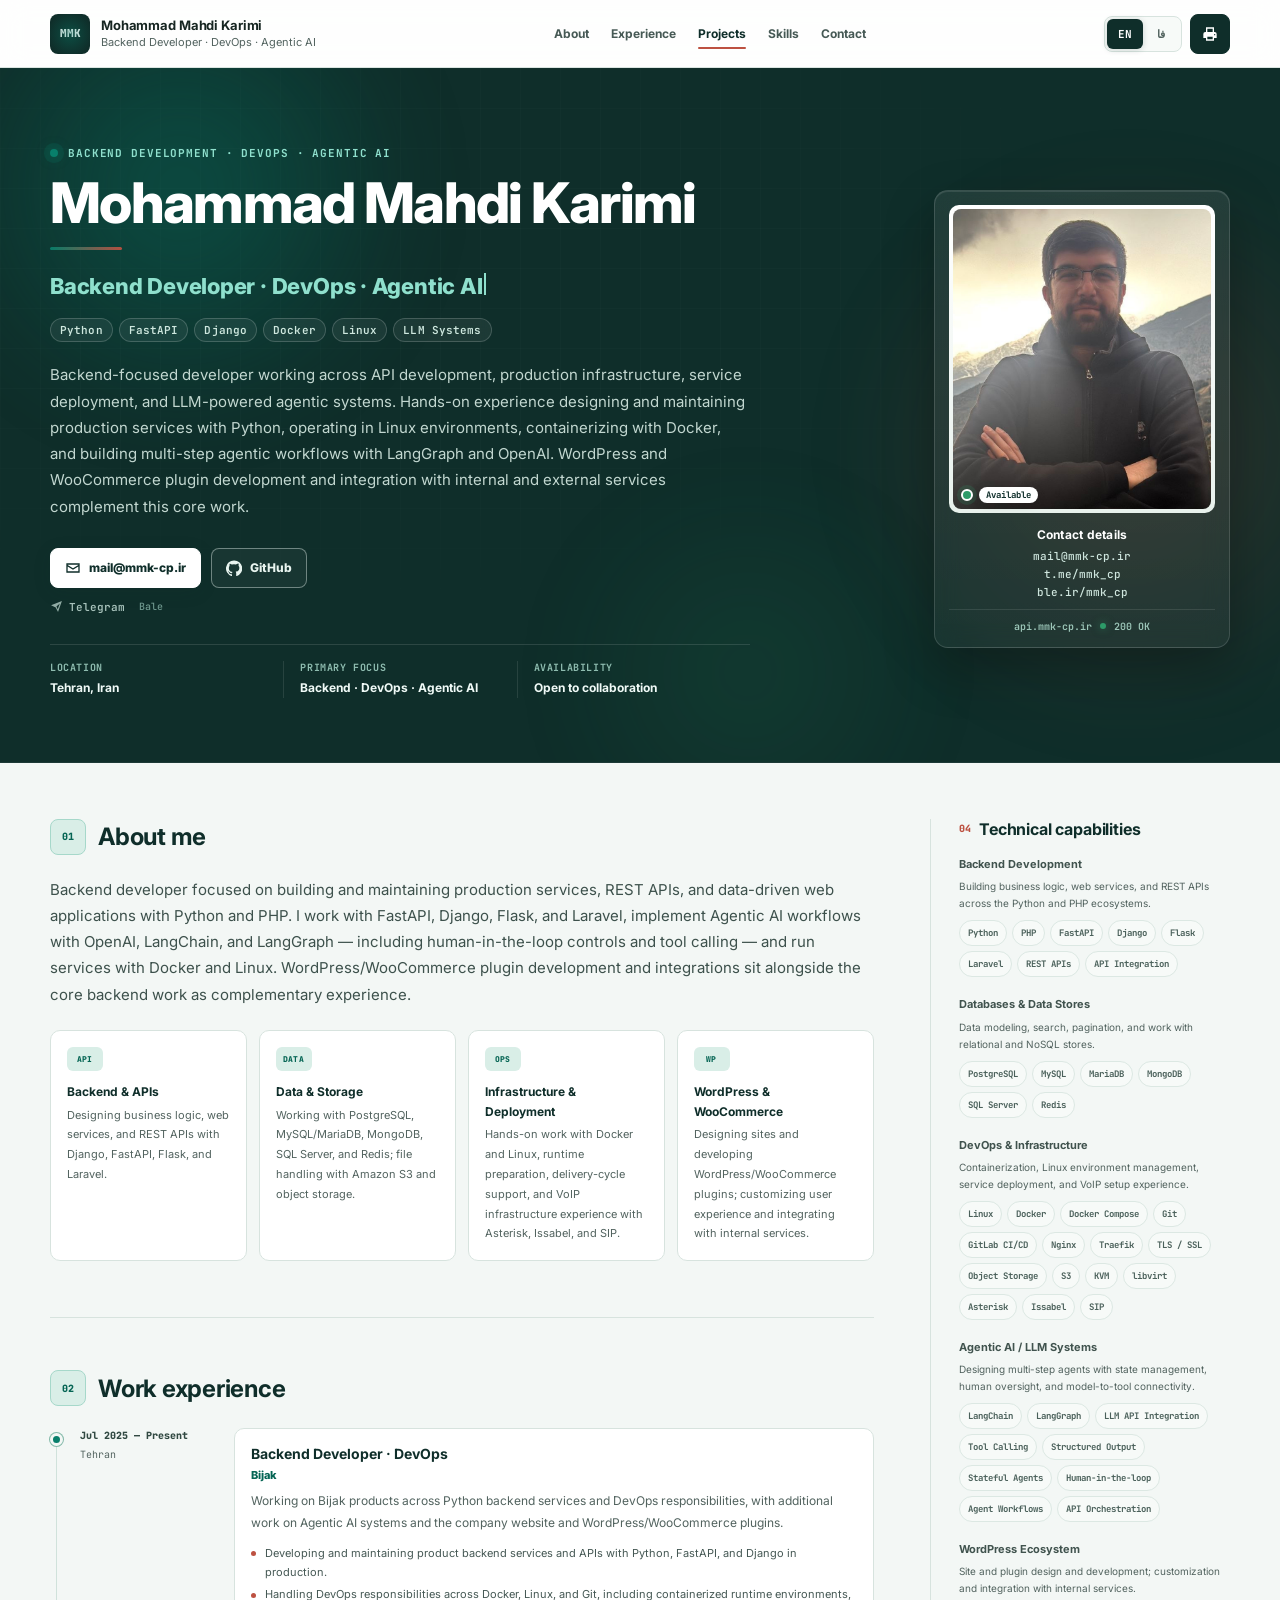
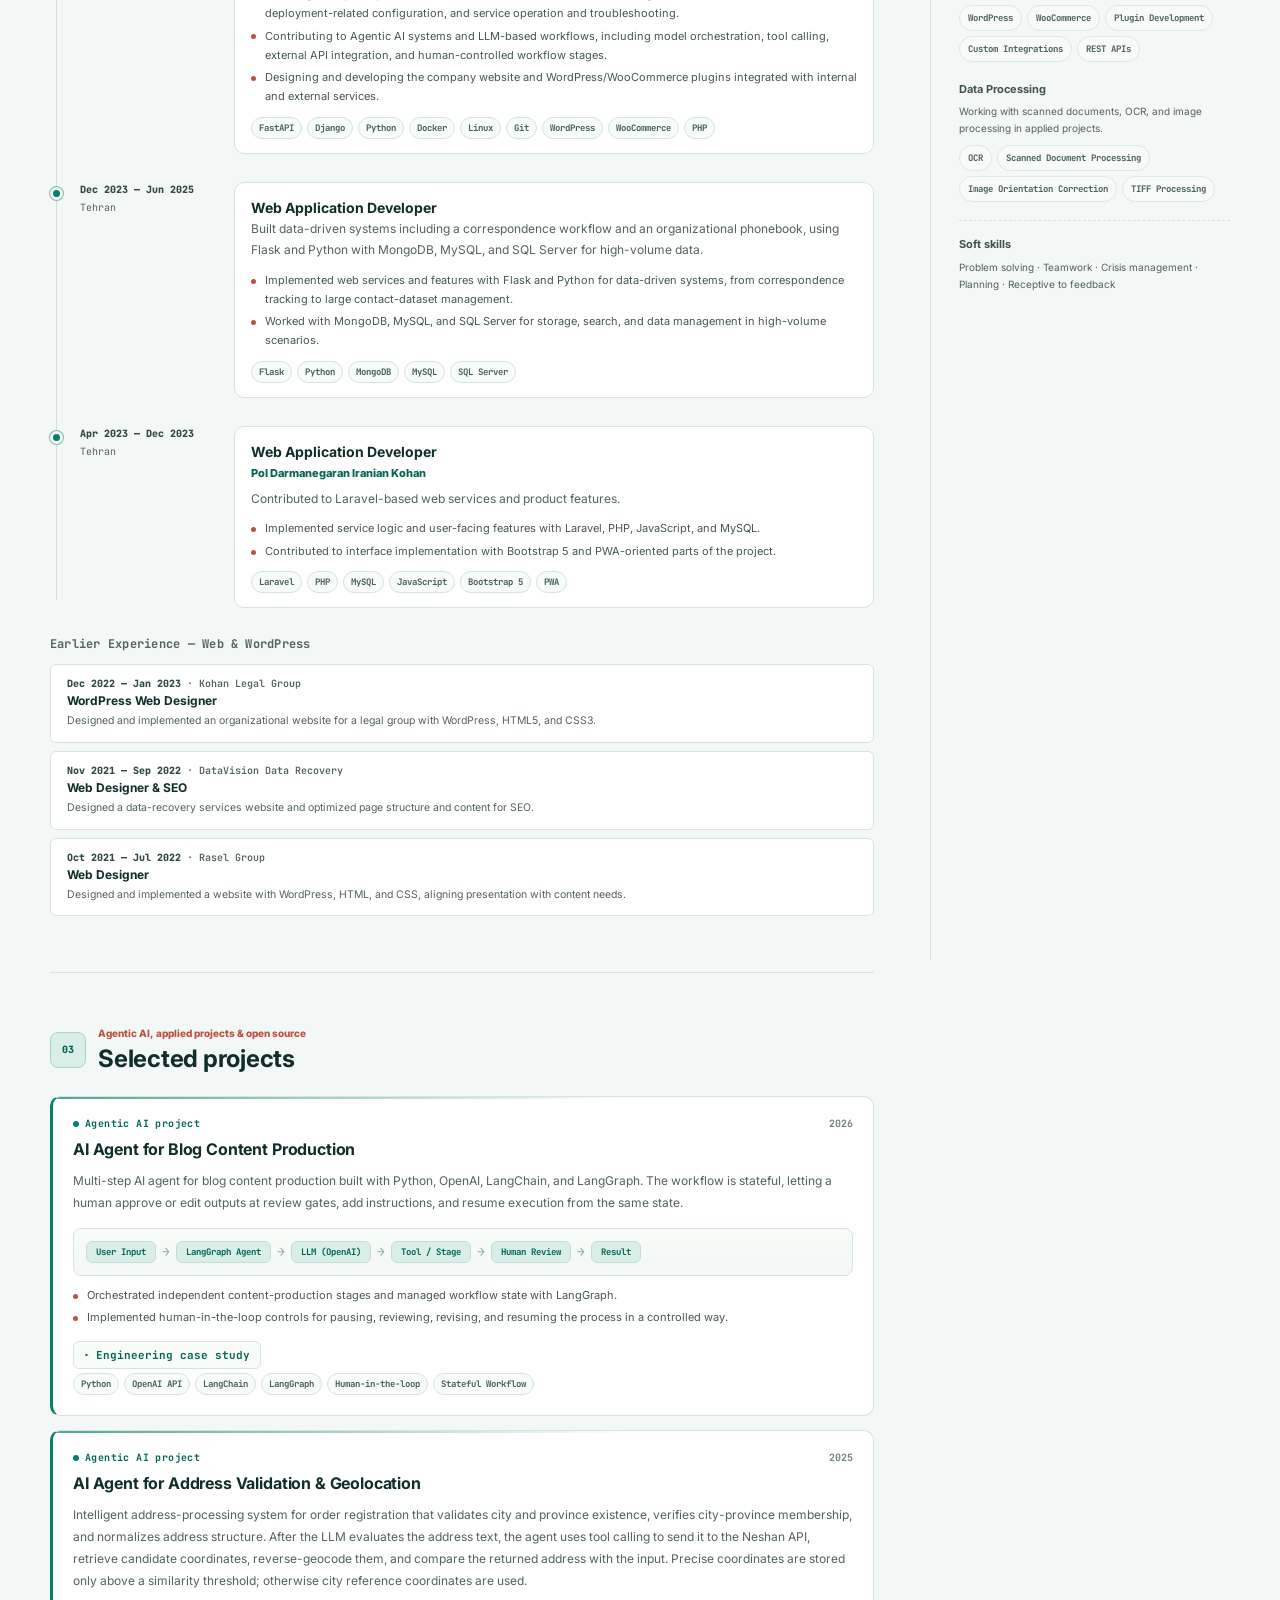
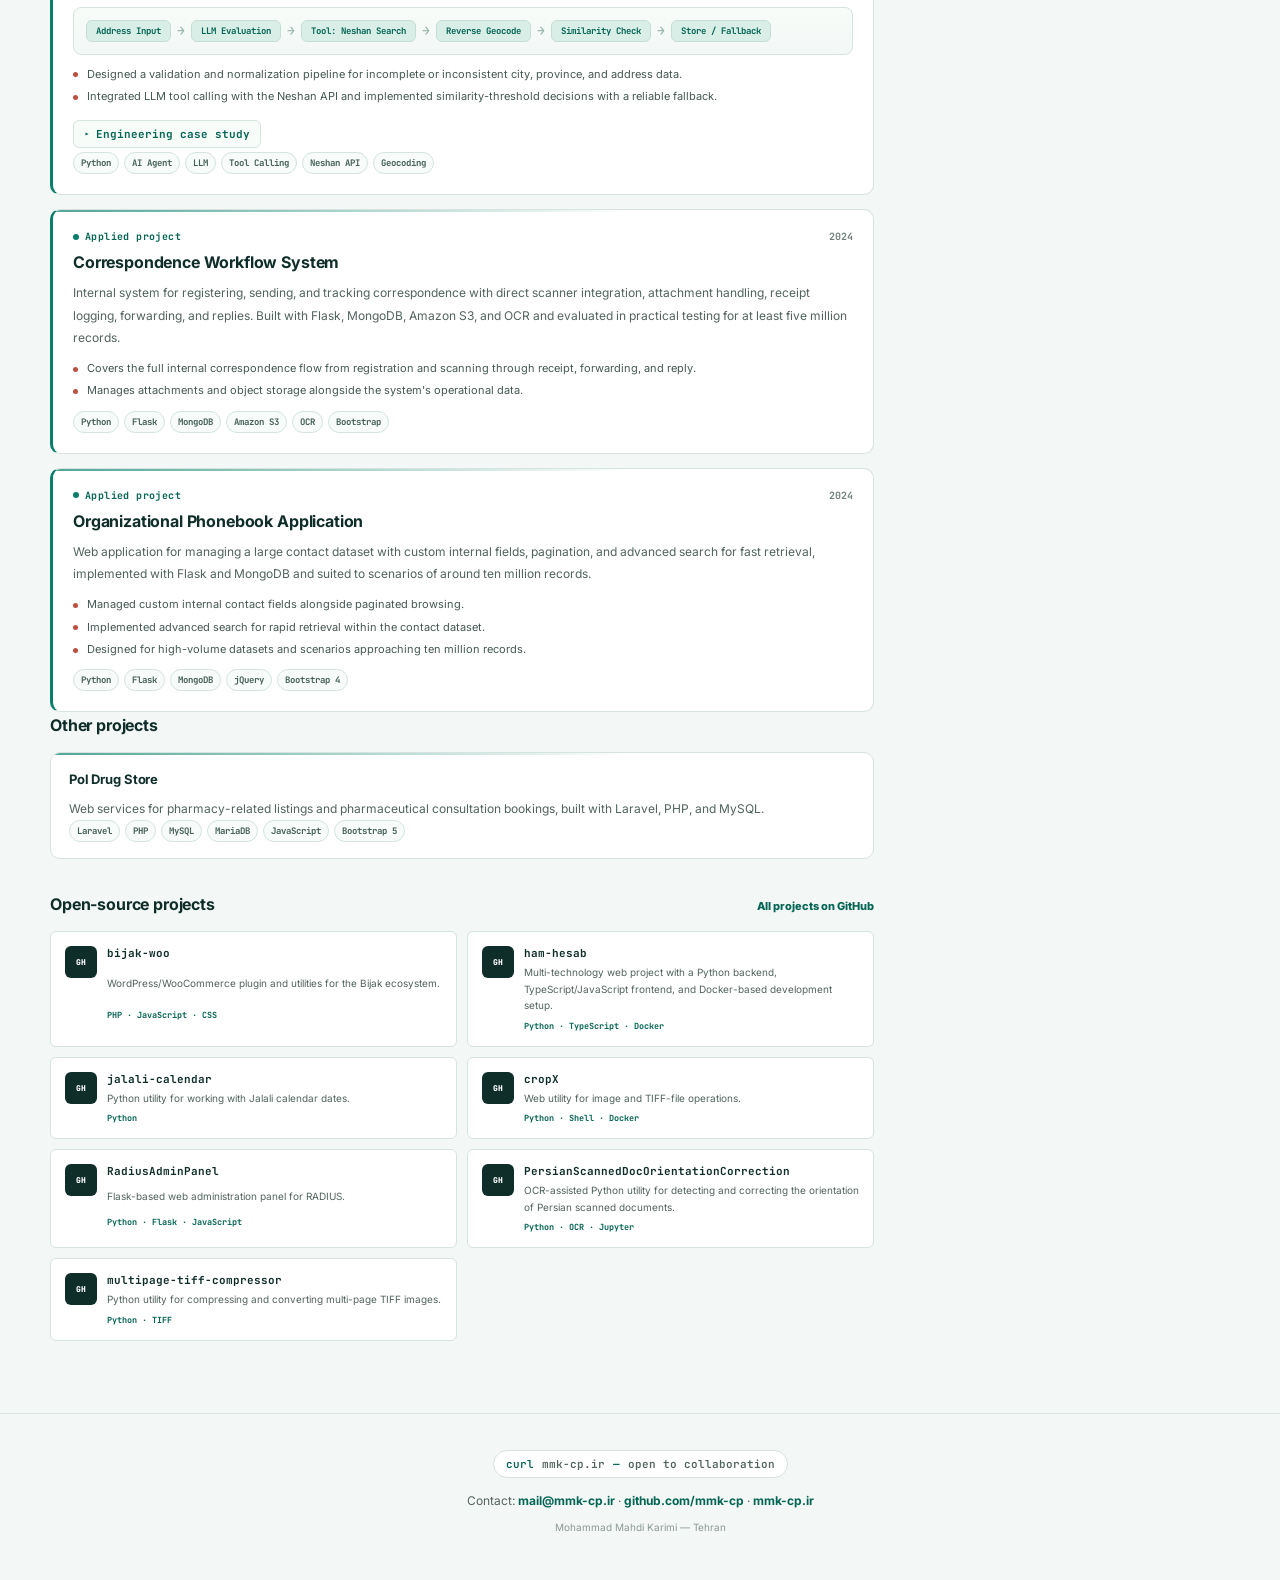
==== commit 0ce6da4a: "make pdf better" ====
--- a/index.html
+++ b/index.html
@@ -4,10 +4,10 @@
   <meta charset="utf-8">
   <meta name="viewport" content="width=device-width, initial-scale=1">
   <meta name="theme-color" content="#0e2420">
-  <meta name="description" content="Resume of Mohammad Mahdi Karimi — Backend Developer, DevOps and Agentic AI. Python, FastAPI, Docker, Linux and LLM-powered agentic systems.">
+  <meta name="description" content="Resume of Mohammad Mahdi Karimi — Backend Developer, DevOps and Agentic AI. Python, FastAPI, Docker, Linux and LLM-powered systems.">
   <link rel="canonical" href="https://mmk-cp.ir/">
-  <link rel="alternate" hreflang="en" href="https://mmk-cp.ir/#en">
-  <link rel="alternate" hreflang="fa" href="https://mmk-cp.ir/#fa">
+  <link rel="alternate" hreflang="en" href="https://mmk-cp.ir/en/">
+  <link rel="alternate" hreflang="fa" href="https://mmk-cp.ir/fa/">
   <link rel="alternate" hreflang="x-default" href="https://mmk-cp.ir/">
   <meta property="og:type" content="profile">
   <meta property="og:title" content="Mohammad Mahdi Karimi — Backend Developer · DevOps · Agentic AI">
@@ -30,15 +30,36 @@
   <script type="application/ld+json" id="person-schema">
   {
     "@context": "https://schema.org",
-    "@type": "Person",
-    "name": "Mohammad Mahdi Karimi",
-    "alternateName": "محمد مهدی کریمی",
-    "jobTitle": "Backend Developer · DevOps · Agentic AI",
-    "url": "https://mmk-cp.ir",
-    "email": "mailto:mail@mmk-cp.ir",
-    "address": {"@type":"PostalAddress","addressLocality":"Tehran","addressCountry":"IR"},
-    "sameAs": ["https://github.com/mmk-cp", "https://t.me/mmk_cp", "https://ble.ir/mmk_cp"],
-    "knowsAbout": ["Backend Development","DevOps","Agentic AI","Python","FastAPI","Django","Docker","Linux","LLM Systems","LangGraph","LangChain","PostgreSQL","MongoDB","WordPress","WooCommerce"]
+    "@graph": [
+      {
+        "@type": "Person",
+        "@id": "https://mmk-cp.ir/#person",
+        "name": "Mohammad Mahdi Karimi",
+        "alternateName": "محمد مهدی کریمی",
+        "jobTitle": "Backend Developer · DevOps · Agentic AI",
+        "url": "https://mmk-cp.ir",
+        "image": "https://mmk-cp.ir/assets/img/profile.png",
+        "email": "mailto:mail@mmk-cp.ir",
+        "address": {"@type":"PostalAddress","addressLocality":"Tehran","addressCountry":"IR"},
+        "sameAs": ["https://github.com/mmk-cp", "https://t.me/mmk_cp", "https://ble.ir/mmk_cp"],
+        "knowsAbout": ["Backend Development","DevOps","Agentic AI","Python","FastAPI","Django","Docker","Linux","LLM Systems","LangGraph","LangChain","Tool Calling","PostgreSQL","MongoDB","WordPress","WooCommerce","Asterisk","SIP"]
+      },
+      {
+        "@type": "WebSite",
+        "@id": "https://mmk-cp.ir/#website",
+        "name": "Mohammad Mahdi Karimi — Backend Developer · DevOps · Agentic AI",
+        "url": "https://mmk-cp.ir",
+        "inLanguage": ["en","fa"],
+        "author": {"@id": "https://mmk-cp.ir/#person"}
+      },
+      {
+        "@type": "ProfilePage",
+        "@id": "https://mmk-cp.ir/#profile",
+        "url": "https://mmk-cp.ir",
+        "about": {"@id": "https://mmk-cp.ir/#person"},
+        "inLanguage": "en"
+      }
+    ]
   }
   </script>
 </head>
@@ -111,8 +132,8 @@
           <div class="hero-techline" dir="ltr" aria-label="Core stack">
             <span>Python</span><span>FastAPI</span><span>Django</span><span>Docker</span><span>Linux</span><span>LLM Systems</span>
           </div>
-          <p class="hero-summary" id="heroSummary"></p>
-          <div class="hero-actions">
+          <p class="hero-summary" id="heroSummary">Backend-focused developer working across API development, production infrastructure, service deployment, and LLM-powered agentic systems. Hands-on experience designing and maintaining production services with Python, operating in Linux environments, containerizing with Docker, and building multi-step agentic workflows with LangGraph and OpenAI. WordPress and WooCommerce plugin development and integration with internal and external services complement this core work.</p>
+          <div class="hero-actions hero-actions-primary">
             <a class="button button-light" href="mailto:mail@mmk-cp.ir">
               <svg viewBox="0 0 24 24" aria-hidden="true"><path d="M2 5h20v14H2V5Zm2 2v.5l8 5 8-5V7H4Zm16 10V9.8l-8 5-8-5V17h16Z"/></svg>
               <span>mail@mmk-cp.ir</span>
@@ -121,14 +142,13 @@
               <svg viewBox="0 0 24 24" aria-hidden="true"><path d="M12 .7a12 12 0 0 0-3.8 23.4c.6.1.8-.3.8-.6v-2.3c-3.4.7-4.1-1.4-4.1-1.4-.5-1.4-1.3-1.8-1.3-1.8-1.1-.7.1-.7.1-.7 1.2.1 1.8 1.2 1.8 1.2 1.1 1.8 2.8 1.3 3.5 1 .1-.8.4-1.3.8-1.6-2.7-.3-5.5-1.3-5.5-5.9 0-1.3.5-2.4 1.2-3.2-.1-.3-.5-1.6.1-3.2 0 0 1-.3 3.3 1.2a11.4 11.4 0 0 1 6 0C17.7 5 18.7 5.3 18.7 5.3c.6 1.6.2 2.9.1 3.2.8.8 1.2 1.9 1.2 3.2 0 4.6-2.8 5.6-5.5 5.9.4.4.8 1.1.8 2.2v3.7c0 .3.2.7.8.6A12 12 0 0 0 12 .7Z"/></svg>
               <span>GitHub</span>
             </a>
-            <a class="button button-ghost" href="https://t.me/mmk_cp" target="_blank" rel="noopener noreferrer">
+          </div>
+          <div class="hero-actions hero-actions-secondary" aria-label="Additional contact options">
+            <a class="hero-link-secondary" href="https://t.me/mmk_cp" target="_blank" rel="noopener noreferrer">
               <svg viewBox="0 0 24 24" aria-hidden="true"><path d="m22 2-7.2 20-4.2-8.2L2 9.5 22 2Zm-10.1 10.1 2.4 4.8 3.7-10.3-6.1 5.5Z"/></svg>
               <span data-i18n="telegram">Telegram</span>
             </a>
-            <a class="button button-ghost" href="https://ble.ir/mmk_cp" target="_blank" rel="noopener noreferrer">
-              <svg viewBox="0 0 24 24" aria-hidden="true"><path d="M5 4h14a3 3 0 0 1 3 3v9a3 3 0 0 1-3 3h-7l-4.6 3.4A.9.9 0 0 1 6 21.7V19H5a3 3 0 0 1-3-3V7a3 3 0 0 1 3-3Zm1 4v2h12V8H6Zm0 4v2h8v-2H6Z"/></svg>
-              <span data-i18n="bale">Bale</span>
-            </a>
+            <a class="hero-link-tertiary" href="https://ble.ir/mmk_cp" target="_blank" rel="noopener noreferrer" data-i18n="bale">Bale</a>
           </div>
           <dl class="quick-facts">
             <div>
@@ -140,8 +160,8 @@
               <dd data-i18n="focus">Backend · DevOps · Agentic AI</dd>
             </div>
             <div>
-              <dt data-i18n="workTypeLabel">Engagement</dt>
-              <dd data-i18n="workType">Project-based</dd>
+              <dt data-i18n="workTypeLabel">Availability</dt>
+              <dd data-i18n="workType">Open to collaboration</dd>
             </div>
           </dl>
         </div>
@@ -175,8 +195,8 @@
             <span class="section-index">01</span>
             <h2 id="about-title" data-i18n="aboutTitle">About me</h2>
           </div>
-          <p class="lead" id="aboutText"></p>
-          <div class="strength-grid" id="strengthGrid"></div>
+          <p class="lead" id="aboutText">Backend developer focused on building and maintaining production services, REST APIs, and data-driven web applications with Python and PHP. I work with FastAPI, Django, Flask, and Laravel, implement Agentic AI workflows with OpenAI, LangChain, and LangGraph — including human-in-the-loop controls and tool calling — and run services with Docker and Linux. WordPress/WooCommerce plugin development and integrations sit alongside the core backend work as complementary experience.</p>
+          <div class="strength-grid" id="strengthGrid"><article><span class="mini-icon" aria-hidden="true">API</span><h3>Backend &amp; APIs</h3><p>Designing business logic, web services, and REST APIs with Django, FastAPI, Flask, and Laravel.</p></article><article><span class="mini-icon" aria-hidden="true">DATA</span><h3>Data &amp; Storage</h3><p>Working with PostgreSQL, MySQL/MariaDB, MongoDB, SQL Server, and Redis; file handling with Amazon S3 and object storage.</p></article><article><span class="mini-icon" aria-hidden="true">OPS</span><h3>Infrastructure &amp; Deployment</h3><p>Hands-on work with Docker and Linux, runtime preparation, delivery-cycle support, and VoIP infrastructure experience with Asterisk, Issabel, and SIP.</p></article><article><span class="mini-icon" aria-hidden="true">WP</span><h3>WordPress &amp; WooCommerce</h3><p>Designing sites and developing WordPress/WooCommerce plugins; customizing user experience and integrating with internal services.</p></article></div>
         </section>
 
         <!-- EXPERIENCE -->
@@ -187,8 +207,8 @@
               <h2 id="experience-title" data-i18n="experienceTitle">Work experience</h2>
             </div>
           </div>
-          <div class="timeline" id="experienceTimeline"></div>
-          <div class="earlier-experience" id="earlierExperience"></div>
+          <div class="timeline" id="experienceTimeline"><article class="timeline-item"><div class="timeline-marker" aria-hidden="true"></div><div class="timeline-meta"><time datetime="2025-07">Jul 2025 — Present</time><span>Tehran</span></div><div class="timeline-body"><h3>Backend Developer · DevOps</h3><p class="company"><a href="https://bijak.ir/" target="_blank" rel="noopener noreferrer">Bijak</a></p><p>Working on Bijak products across Python backend services and DevOps responsibilities, with additional work on Agentic AI systems and the company website and WordPress/WooCommerce plugins.</p><ul class="achievement-list"><li>Developing and maintaining product backend services and APIs with Python, FastAPI, and Django in production.</li><li>Handling DevOps responsibilities across Docker, Linux, and Git, including containerized runtime environments, deployment-related configuration, and service operation and troubleshooting.</li><li>Contributing to Agentic AI systems and LLM-based workflows, including model orchestration, tool calling, external API integration, and human-controlled workflow stages.</li><li>Designing and developing the company website and WordPress/WooCommerce plugins integrated with internal and external services.</li></ul><div class="tags"><span>FastAPI</span><span>Django</span><span>Python</span><span>Docker</span><span>Linux</span><span>Git</span><span>WordPress</span><span>WooCommerce</span><span>PHP</span></div></div></article><article class="timeline-item"><div class="timeline-marker" aria-hidden="true"></div><div class="timeline-meta"><time datetime="2023-12">Dec 2023 — Jun 2025</time><span>Tehran</span></div><div class="timeline-body"><h3>Web Application Developer</h3><p>Built data-driven systems including a correspondence workflow and an organizational phonebook, using Flask and Python with MongoDB, MySQL, and SQL Server for high-volume data.</p><ul class="achievement-list"><li>Implemented web services and features with Flask and Python for data-driven systems, from correspondence tracking to large contact-dataset management.</li><li>Worked with MongoDB, MySQL, and SQL Server for storage, search, and data management in high-volume scenarios.</li></ul><div class="tags"><span>Flask</span><span>Python</span><span>MongoDB</span><span>MySQL</span><span>SQL Server</span></div></div></article><article class="timeline-item"><div class="timeline-marker" aria-hidden="true"></div><div class="timeline-meta"><time datetime="2023-04">Apr 2023 — Dec 2023</time><span>Tehran</span></div><div class="timeline-body"><h3>Web Application Developer</h3><p class="company">Pol Darmanegaran Iranian Kohan</p><p>Contributed to Laravel-based web services and product features.</p><ul class="achievement-list"><li>Implemented service logic and user-facing features with Laravel, PHP, JavaScript, and MySQL.</li><li>Contributed to interface implementation with Bootstrap 5 and PWA-oriented parts of the project.</li></ul><div class="tags"><span>Laravel</span><span>PHP</span><span>MySQL</span><span>JavaScript</span><span>Bootstrap 5</span><span>PWA</span></div></div></article></div>
+          <div class="earlier-experience" id="earlierExperience"><h3 class="earlier-heading">Earlier Experience — Web &amp; WordPress</h3><div class="earlier-grid"><article class="earlier-card"><div class="earlier-meta"><time datetime="2022-12">Dec 2022 — Jan 2023</time> · <span>Kohan Legal Group</span></div><h3>WordPress Web Designer</h3><p>Designed and implemented an organizational website for a legal group with WordPress, HTML5, and CSS3.</p></article><article class="earlier-card"><div class="earlier-meta"><time datetime="2021-11">Nov 2021 — Sep 2022</time> · <span>DataVision Data Recovery</span></div><h3>Web Designer &amp; SEO</h3><p>Designed a data-recovery services website and optimized page structure and content for SEO.</p></article><article class="earlier-card"><div class="earlier-meta"><time datetime="2021-10">Oct 2021 — Jul 2022</time> · <span>Rasel Group</span></div><h3>Web Designer</h3><p>Designed and implemented a website with WordPress, HTML, and CSS, aligning presentation with content needs.</p></article></div></div>
         </section>
 
         <!-- PROJECTS -->
@@ -196,17 +216,17 @@
           <div class="section-heading">
             <span class="section-index">03</span>
             <div>
-              <p data-i18n="projectsKicker">Agentic AI, applied projects & open source</p>
+              <p data-i18n="projectsKicker">Agentic AI, applied projects &amp; open source</p>
               <h2 id="projects-title" data-i18n="projectsTitle">Selected projects</h2>
             </div>
           </div>
-          <div class="featured-projects" id="featuredProjects"></div>
-          <div id="secondaryProjects"></div>
+          <div class="featured-projects" id="featuredProjects"><article class="project-card project-card-featured"><div class="project-topline"><span class="project-type">Agentic AI project</span><span class="project-year">2026</span></div><h3>AI Agent for Blog Content Production</h3><p>Multi-step AI agent for blog content production built with Python, OpenAI, LangChain, and LangGraph. The workflow is stateful, letting a human approve or edit outputs at review gates, add instructions, and resume execution from the same state.</p><div class="agent-flow" dir="ltr" aria-label="Agent workflow"><span class="flow-step">User Input</span><span class="flow-arrow" aria-hidden="true">→</span><span class="flow-step">LangGraph Agent</span><span class="flow-arrow" aria-hidden="true">→</span><span class="flow-step">LLM (OpenAI)</span><span class="flow-arrow" aria-hidden="true">→</span><span class="flow-step">Tool / Stage</span><span class="flow-arrow" aria-hidden="true">→</span><span class="flow-step">Human Review</span><span class="flow-arrow" aria-hidden="true">→</span><span class="flow-step">Result</span></div><ul class="project-points"><li>Orchestrated independent content-production stages and managed workflow state with LangGraph.</li><li>Implemented human-in-the-loop controls for pausing, reviewing, revising, and resuming the process in a controlled way.</li></ul><details class="case-study"><summary>Engineering case study</summary><div class="case-body"><div class="case-row"><strong>Problem</strong><p>Blog content production spans several dependent stages, and each stage output needs review before continuing; without human oversight, an early-stage error would invalidate the entire chain.</p></div><div class="case-row"><strong>Architecture / Approach</strong><p>Each stage was implemented as an independent node in a LangGraph graph, with full workflow state persisted. At review gates execution pauses and resumes from the same state after the user approves or edits.</p></div><div class="case-row"><strong>Engineering decisions</strong><p>LangGraph was chosen for orchestration and state management to keep resumable execution and stage branching simple; LangChain abstracts LLM invocation.</p></div><div class="case-row"><strong>Stack</strong><p dir="ltr">Python · OpenAI API · LangChain · LangGraph</p></div></div></details><div class="tags"><span>Python</span><span>OpenAI API</span><span>LangChain</span><span>LangGraph</span><span>Human-in-the-loop</span><span>Stateful Workflow</span></div></article><article class="project-card project-card-featured"><div class="project-topline"><span class="project-type">Agentic AI project</span><span class="project-year">2025</span></div><h3>AI Agent for Address Validation &amp; Geolocation</h3><p>Intelligent address-processing system for order registration that validates city and province existence, verifies city-province membership, and normalizes address structure. After the LLM evaluates the address text, the agent uses tool calling to send it to the Neshan API, retrieve candidate coordinates, reverse-geocode them, and compare the returned address with the input. Precise coordinates are stored only above a similarity threshold; otherwise city reference coordinates are used.</p><div class="agent-flow" dir="ltr" aria-label="Agent workflow"><span class="flow-step">Address Input</span><span class="flow-arrow" aria-hidden="true">→</span><span class="flow-step">LLM Evaluation</span><span class="flow-arrow" aria-hidden="true">→</span><span class="flow-step">Tool: Neshan Search</span><span class="flow-arrow" aria-hidden="true">→</span><span class="flow-step">Reverse Geocode</span><span class="flow-arrow" aria-hidden="true">→</span><span class="flow-step">Similarity Check</span><span class="flow-arrow" aria-hidden="true">→</span><span class="flow-step">Store / Fallback</span></div><ul class="project-points"><li>Designed a validation and normalization pipeline for incomplete or inconsistent city, province, and address data.</li><li>Integrated LLM tool calling with the Neshan API and implemented similarity-threshold decisions with a reliable fallback.</li></ul><details class="case-study"><summary>Engineering case study</summary><div class="case-body"><div class="case-row"><strong>Problem</strong><p>At order time, addresses are often incomplete or inconsistent, and incorrect geocoding can disrupt logistics.</p></div><div class="case-row"><strong>Architecture / Approach</strong><p>The agent first evaluates the address text with an LLM, then retrieves candidate coordinates via tool calling to the Neshan API and verifies them with reverse geocoding.</p></div><div class="case-row"><strong>Engineering decisions</strong><p>The final decision uses a similarity threshold between the input address and the reverse-geocoded result; below threshold the city reference coordinates are stored as a fallback to avoid persisting incorrect coordinates.</p></div><div class="case-row"><strong>Stack</strong><p dir="ltr">Python · LLM · Tool Calling · Neshan API · Geocoding</p></div></div></details><div class="tags"><span>Python</span><span>AI Agent</span><span>LLM</span><span>Tool Calling</span><span>Neshan API</span><span>Geocoding</span></div></article><article class="project-card project-card-featured"><div class="project-topline"><span class="project-type">Applied project</span><span class="project-year">2024</span></div><h3>Correspondence Workflow System</h3><p>Internal system for registering, sending, and tracking correspondence with direct scanner integration, attachment handling, receipt logging, forwarding, and replies. Built with Flask, MongoDB, Amazon S3, and OCR and evaluated in practical testing for at least five million records.</p><ul class="project-points"><li>Covers the full internal correspondence flow from registration and scanning through receipt, forwarding, and reply.</li><li>Manages attachments and object storage alongside the system's operational data.</li></ul><div class="tags"><span>Python</span><span>Flask</span><span>MongoDB</span><span>Amazon S3</span><span>OCR</span><span>Bootstrap</span></div></article><article class="project-card project-card-featured"><div class="project-topline"><span class="project-type">Applied project</span><span class="project-year">2024</span></div><h3>Organizational Phonebook Application</h3><p>Web application for managing a large contact dataset with custom internal fields, pagination, and advanced search for fast retrieval, implemented with Flask and MongoDB and suited to scenarios of around ten million records.</p><ul class="project-points"><li>Managed custom internal contact fields alongside paginated browsing.</li><li>Implemented advanced search for rapid retrieval within the contact dataset.</li><li>Designed for high-volume datasets and scenarios approaching ten million records.</li></ul><div class="tags"><span>Python</span><span>Flask</span><span>MongoDB</span><span>jQuery</span><span>Bootstrap 4</span></div></article></div>
+          <div id="secondaryProjects"><h3 class="subsection-title secondary-title">Other projects</h3><div class="secondary-grid"><article class="project-card project-card-secondary"><h3>Pol Drug Store</h3><p>Web services for pharmacy-related listings and pharmaceutical consultation bookings, built with Laravel, PHP, and MySQL.</p><div class="tags"><span>Laravel</span><span>PHP</span><span>MySQL</span><span>MariaDB</span><span>JavaScript</span><span>Bootstrap 5</span></div></article></div></div>
           <div class="open-source-heading">
             <h3 class="subsection-title" data-i18n="openSourceTitle">Open-source projects</h3>
             <a class="github-link" href="https://github.com/mmk-cp" target="_blank" rel="noopener noreferrer" data-i18n="allGithubProjects">All projects on GitHub</a>
           </div>
-          <div class="repo-grid" id="repoGrid"></div>
+          <div class="repo-grid" id="repoGrid"><a class="repo-card" href="https://github.com/mostafaamiri/bijak-woo" target="_blank" rel="noopener noreferrer"><span class="repo-icon" aria-hidden="true">GH</span><span class="repo-body"><strong dir="ltr">bijak-woo</strong><p>WordPress/WooCommerce plugin and utilities for the Bijak ecosystem.</p><span dir="ltr">PHP · JavaScript · CSS</span></span></a><a class="repo-card" href="https://github.com/mmk-cp/ham-hesab" target="_blank" rel="noopener noreferrer"><span class="repo-icon" aria-hidden="true">GH</span><span class="repo-body"><strong dir="ltr">ham-hesab</strong><p>Multi-technology web project with a Python backend, TypeScript/JavaScript frontend, and Docker-based development setup.</p><span dir="ltr">Python · TypeScript · Docker</span></span></a><a class="repo-card" href="https://github.com/mmk-cp/jalali-calendar" target="_blank" rel="noopener noreferrer"><span class="repo-icon" aria-hidden="true">GH</span><span class="repo-body"><strong dir="ltr">jalali-calendar</strong><p>Python utility for working with Jalali calendar dates.</p><span dir="ltr">Python</span></span></a><a class="repo-card" href="https://github.com/Majholl/cropX" target="_blank" rel="noopener noreferrer"><span class="repo-icon" aria-hidden="true">GH</span><span class="repo-body"><strong dir="ltr">cropX</strong><p>Web utility for image and TIFF-file operations.</p><span dir="ltr">Python · Shell · Docker</span></span></a><a class="repo-card" href="https://github.com/mmk-cp/RadiusAdminPanel" target="_blank" rel="noopener noreferrer"><span class="repo-icon" aria-hidden="true">GH</span><span class="repo-body"><strong dir="ltr">RadiusAdminPanel</strong><p>Flask-based web administration panel for RADIUS.</p><span dir="ltr">Python · Flask · JavaScript</span></span></a><a class="repo-card" href="https://github.com/mmk-cp/PersianScannedDocOrientationCorrection" target="_blank" rel="noopener noreferrer"><span class="repo-icon" aria-hidden="true">GH</span><span class="repo-body"><strong dir="ltr">PersianScannedDocOrientationCorrection</strong><p>OCR-assisted Python utility for detecting and correcting the orientation of Persian scanned documents.</p><span dir="ltr">Python · OCR · Jupyter</span></span></a><a class="repo-card" href="https://github.com/mmk-cp/multipage-tiff-compressor" target="_blank" rel="noopener noreferrer"><span class="repo-icon" aria-hidden="true">GH</span><span class="repo-body"><strong dir="ltr">multipage-tiff-compressor</strong><p>Python utility for compressing and converting multi-page TIFF images.</p><span dir="ltr">Python · TIFF</span></span></a></div>
         </section>
       </div>
 
@@ -214,25 +234,25 @@
         <!-- SKILLS -->
         <section class="side-section reveal" id="skills" aria-labelledby="skills-title">
           <div class="side-heading"><span>04</span><h2 id="skills-title" data-i18n="skillsTitle">Technical capabilities</h2></div>
-          <div id="skillsContainer"></div>
+          <div id="skillsContainer"><div class="skill-group"><h3>Backend Development</h3><p class="skill-note">Building business logic, web services, and REST APIs across the Python and PHP ecosystems.</p><div class="skill-list"><span>Python</span><span>PHP</span><span>FastAPI</span><span>Django</span><span>Flask</span><span>Laravel</span><span>REST APIs</span><span>API Integration</span></div></div><div class="skill-group"><h3>Databases &amp; Data Stores</h3><p class="skill-note">Data modeling, search, pagination, and work with relational and NoSQL stores.</p><div class="skill-list"><span>PostgreSQL</span><span>MySQL</span><span>MariaDB</span><span>MongoDB</span><span>SQL Server</span><span>Redis</span></div></div><div class="skill-group"><h3>DevOps &amp; Infrastructure</h3><p class="skill-note">Containerization, Linux environment management, service deployment, and VoIP setup experience.</p><div class="skill-list"><span>Linux</span><span>Docker</span><span>Docker Compose</span><span>Git</span><span>GitLab CI/CD</span><span>Nginx</span><span>Traefik</span><span>TLS / SSL</span><span>Object Storage</span><span>S3</span><span>KVM</span><span>libvirt</span><span>Asterisk</span><span>Issabel</span><span>SIP</span></div></div><div class="skill-group"><h3>Agentic AI / LLM Systems</h3><p class="skill-note">Designing multi-step agents with state management, human oversight, and model-to-tool connectivity.</p><div class="skill-list"><span>LangChain</span><span>LangGraph</span><span>LLM API Integration</span><span>Tool Calling</span><span>Structured Output</span><span>Stateful Agents</span><span>Human-in-the-loop</span><span>Agent Workflows</span><span>API Orchestration</span></div></div><div class="skill-group"><h3>WordPress Ecosystem</h3><p class="skill-note">Site and plugin design and development; customization and integration with internal services.</p><div class="skill-list"><span>WordPress</span><span>WooCommerce</span><span>Plugin Development</span><span>Custom Integrations</span><span>REST APIs</span></div></div><div class="skill-group"><h3>Data Processing</h3><p class="skill-note">Working with scanned documents, OCR, and image processing in applied projects.</p><div class="skill-list"><span>OCR</span><span>Scanned Document Processing</span><span>Image Orientation Correction</span><span>TIFF Processing</span></div></div><div class="skill-group skill-group-soft"><h3>Soft skills</h3><p class="skill-note skill-note-soft">Problem solving · Teamwork · Crisis management · Planning · Receptive to feedback</p></div></div>
         </section>
 
         <!-- EDUCATION -->
         <section class="side-section reveal" id="education" aria-labelledby="education-title">
           <div class="side-heading"><span>05</span><h2 id="education-title" data-i18n="educationTitle">Education</h2></div>
-          <div id="educationContainer"></div>
+          <div id="educationContainer"><article class="education-item"><div><h3>B.Sc. in Computer Engineering</h3><p>Islamic Azad University, Pardis Branch</p><time datetime="2021-09">Sep 2021 — Present</time></div></article></div>
         </section>
 
         <!-- CERTIFICATES -->
         <section class="side-section reveal" id="certificates" aria-labelledby="certificates-title">
           <div class="side-heading"><span>06</span><h2 id="certificates-title" data-i18n="certificatesTitle">Training certificates</h2></div>
-          <div id="certificatesContainer"></div>
+          <div id="certificatesContainer"><article class="certificate-card"><div><h3>Java SE 8 Programming</h3><p>Tehran Institute of Technology</p><dl><div><dt>Duration</dt><dd>50 hours</dd></div><div><dt>Issued</dt><dd dir="ltr">Oct 2019</dd></div></dl></div><button class="text-button no-print" type="button" data-certificate="java">View certificate</button></article><article class="certificate-card"><div><h3>Network+</h3><p>Tehran Institute of Technology</p><dl><div><dt>Duration</dt><dd>30 hours</dd></div><div><dt>Issued</dt><dd dir="ltr">Sep 2019</dd></div></dl></div><button class="text-button no-print" type="button" data-certificate="network">View certificate</button></article></div>
         </section>
 
         <!-- LANGUAGES -->
         <section class="side-section reveal" aria-labelledby="language-title">
           <div class="side-heading"><span>07</span><h2 id="language-title" data-i18n="languageTitle">Language</h2></div>
-          <div id="languagesContainer"></div>
+          <div id="languagesContainer"><div class="language-item"><div><strong>Persian</strong><span>Native</span></div></div><div class="language-item"><div><strong>English</strong><span>Intermediate</span></div></div></div>
         </section>
       </aside>
     </div>
@@ -265,7 +285,7 @@
 
   <section class="print-resume" id="printResume" aria-hidden="true"></section>
 
-  <noscript><div class="noscript">For language switching and PDF export, please enable JavaScript.</div></noscript>
+  <noscript><style>.reveal{opacity:1!important;transform:none!important}</style><p style="max-width:860px;margin:24px auto;padding:12px 16px;border:1px solid #d7e3de;border-radius:8px;background:#fff;color:#172622;text-align:center">JavaScript is disabled — you are viewing the static English resume. Switch to <a href="/fa/">Persian</a> or enable JavaScript for full interactivity.</p></noscript>
   <script src="jalali.js"></script>
   <script src="resume-data.js"></script>
   <script src="script.js" defer></script>
--- a/styles.css
+++ b/styles.css
@@ -113,6 +113,13 @@
 .hero-summary { max-width: 700px; margin: 20px 0 0; color: #b9d3cb; font-size: 15px; line-height: 1.9; }
 html[lang="en"] .hero-summary { color: #c2d7d0; line-height: 1.75; }
 .hero-actions { display: flex; flex-wrap: wrap; gap: 10px; margin-top: 28px; }
+.hero-actions-primary { margin-top: 28px; }
+.hero-actions-secondary { display: flex; align-items: center; gap: 14px; margin-top: 12px; }
+.hero-link-secondary { display: inline-flex; align-items: center; gap: 6px; color: #b9d3cb; font: 600 11px var(--font-mono); text-decoration: none; opacity: .9; transition: color .15s ease, opacity .15s ease; }
+.hero-link-secondary svg { width: 13px; height: 13px; fill: currentColor; opacity: .85; }
+.hero-link-secondary:hover { color: #fff; opacity: 1; text-decoration: underline; text-underline-offset: 3px; }
+.hero-link-tertiary { color: #8fbdb0; font: 500 10px var(--font-mono); text-decoration: none; opacity: .75; transition: color .15s ease, opacity .15s ease; }
+.hero-link-tertiary:hover { color: #cfe8df; opacity: 1; text-decoration: underline; text-underline-offset: 3px; }
 .quick-facts { max-width: 700px; display: grid; grid-template-columns: repeat(3, minmax(0, 1fr)); margin: 30px 0 0; padding: 16px 0 0; border-top: 1px solid rgba(255,255,255,.12); }
 .quick-facts div { min-width: 0; padding-inline: 16px; }
 .quick-facts div:first-child { padding-inline-start: 0; }
@@ -389,51 +396,53 @@
   .reveal { opacity: 1 !important; transform: none !important; }
 }
 
-@page { size: A4; margin: 12mm 0 11mm; }
+@page { size: A4; margin: 9mm 0 9mm; }
 
 @media print {
   html { background: #fff; }
-  body { margin: 0; color: #172622; background: #fff; font-size: 10pt; line-height: 1.65; print-color-adjust: exact; -webkit-print-color-adjust: exact; }
+  body { margin: 0; color: #172622; background: #fff; font-size: 9.2pt; line-height: 1.55; print-color-adjust: exact; -webkit-print-color-adjust: exact; }
   body > :not(.print-resume) { display: none !important; }
-  .print-resume { display: block !important; width: 210mm; min-height: 0; padding: 0 14mm; color: #172622; background: #fff; }
-  .print-header { display: flex; align-items: center; justify-content: space-between; gap: 8mm; padding-bottom: 6mm; border-bottom: .45mm solid #087f6b; break-inside: avoid; page-break-inside: avoid; }
+  .print-resume { display: block !important; width: 210mm; min-height: 0; padding: 0 11mm; color: #172622; background: #fff; }
+  .print-header { display: flex; align-items: center; justify-content: space-between; gap: 6mm; padding-bottom: 4mm; border-bottom: .45mm solid #087f6b; break-inside: avoid; page-break-inside: avoid; }
   .print-identity { min-width: 0; }
-  .print-header h1 { margin: 0; color: #17332f; font-size: 23pt; line-height: 1.2; }
-  .print-role { margin: 1.5mm 0 0; color: #3b554d; font-size: 11pt; font-weight: 700; }
-  .print-techline { margin: 1mm 0 0; color: #6a8a80; font-family: var(--font-mono); font-size: 8pt; }
-  .print-contact { margin: 2.8mm 0 0; color: #455c55; font-family: var(--font-mono); font-size: 8.2pt; line-height: 1.8; overflow-wrap: anywhere; }
+  .print-header h1 { margin: 0; color: #17332f; font-size: 20pt; line-height: 1.15; }
+  .print-role { margin: 1mm 0 0; color: #3b554d; font-size: 9.5pt; font-weight: 700; }
+  .print-techline { margin: .8mm 0 0; color: #6a8a80; font-family: var(--font-mono); font-size: 7.2pt; }
+  .print-contact { margin: 2mm 0 0; color: #455c55; font-family: var(--font-mono); font-size: 7.4pt; line-height: 1.6; overflow-wrap: anywhere; }
   .print-contact a { color: inherit; text-decoration: none; }
   .print-messenger { white-space: nowrap; }
-  .print-photo { width: 28mm; height: 28mm; flex: 0 0 28mm; border: .45mm solid #bfd9d0; border-radius: 3mm; object-fit: cover; object-position: center; }
-  .print-section { padding-top: 5mm; break-inside: avoid; page-break-inside: avoid; }
-  .print-section h2 { margin: 0 0 2.5mm; padding-bottom: 1.5mm; border-bottom: .25mm solid #d7e3de; color: #17332f; font-size: 11.2pt; line-height: 1.5; }
-  .print-section > p { margin: 0; color: #3b514a; line-height: 1.75; }
-  .print-skills p + p { margin-top: 2mm; }
+  .print-photo { width: 24mm; height: 24mm; flex: 0 0 24mm; border: .45mm solid #bfd9d0; border-radius: 2.5mm; object-fit: cover; object-position: center; }
+  .print-section { padding-top: 4mm; }
+  .print-section h2 { margin: 0 0 2mm; padding-bottom: 1.2mm; border-bottom: .25mm solid #d7e3de; color: #17332f; font-size: 10pt; line-height: 1.4; }
+  .print-section > p { margin: 0; color: #3b514a; line-height: 1.65; }
+  .print-skills p + p { margin-top: 1.2mm; }
   .print-skills strong, .print-github strong { color: #17332f; }
-  .print-item { margin: 0 0 4mm; break-inside: avoid; page-break-inside: avoid; }
-  .print-item-compact { margin-bottom: 3mm; }
-  .print-item-heading { display: flex; align-items: baseline; justify-content: space-between; gap: 5mm; }
-  .print-item-heading h3 { margin: 0; color: #17332f; font-size: 10pt; line-height: 1.5; }
-  .print-item-heading span { color: #52675f; font-size: 8pt; line-height: 1.55; text-align: end; font-family: var(--font-mono); }
+  .print-about p { font-size: 8.6pt; line-height: 1.6; }
+  .print-item { margin: 0 0 2.8mm; break-inside: avoid; page-break-inside: avoid; }
+  .print-item-compact { margin-bottom: 2mm; }
+  .print-item-heading { display: flex; align-items: baseline; justify-content: space-between; gap: 4mm; }
+  .print-item-heading h3 { margin: 0; color: #17332f; font-size: 9pt; line-height: 1.4; }
+  .print-item-heading span { color: #52675f; font-size: 7.2pt; line-height: 1.4; text-align: end; font-family: var(--font-mono); }
   .print-item-heading b { color: #087f6b; }
   .print-item-heading a { color: inherit; text-decoration: none; }
-  .print-item p { margin: 1.2mm 0 0; color: #3d514b; line-height: 1.7; font-size: 9pt; }
-  .print-item ul { margin: 1.5mm 0 0; padding-inline-start: 4mm; color: #3d514b; line-height: 1.65; font-size: 9pt; }
+  .print-item p { margin: 1mm 0 0; color: #3d514b; line-height: 1.6; font-size: 8.2pt; }
+  .print-item ul { margin: 1.2mm 0 0; padding-inline-start: 3.5mm; color: #3d514b; line-height: 1.55; font-size: 8.2pt; }
   .print-item li { padding-inline-start: .5mm; }
-  .print-item li + li { margin-top: .8mm; }
-  .print-flow { margin: 1.5mm 0 0; color: #087f6b; font-family: var(--font-mono); font-size: 8pt; font-weight: 600; }
-  .print-github { margin: 1.5mm 0 0; color: #3d514b; line-height: 1.7; font-size: 9pt; }
+  .print-item li + li { margin-top: .6mm; }
+  .print-flow { margin: 1.2mm 0 0; color: #087f6b; font-family: var(--font-mono); font-size: 7pt; font-weight: 600; }
+  .print-github { margin: 1.2mm 0 0; color: #3d514b; line-height: 1.6; font-size: 8.4pt; }
   .print-github a { color: #087f6b; font-family: var(--font-mono); text-decoration: none; }
-  .print-repo-list { margin: 1mm 0 0; padding: 0; list-style: none; }
-  .print-repo-list li { display: flex; align-items: baseline; gap: 3mm; color: #3d514b; line-height: 1.55; font-size: 8pt; break-inside: avoid; page-break-inside: avoid; }
-  .print-repo-list li + li { margin-top: .8mm; }
-  .print-repo-list a { flex: 0 0 40mm; color: #087f6b; font-family: var(--font-mono); font-size: 7.5pt; font-weight: 700; overflow-wrap: anywhere; text-decoration: none; }
-  .print-repo-list span { min-width: 0; font-size: 7.5pt; }
-  .print-final-section { break-inside: avoid; page-break-inside: avoid; }
+  .print-repo-list { margin: .8mm 0 0; padding: 0; list-style: none; }
+  .print-repo-list li { display: flex; align-items: baseline; gap: 2.5mm; color: #3d514b; line-height: 1.45; font-size: 7.4pt; break-inside: avoid; page-break-inside: avoid; }
+  .print-repo-list li + li { margin-top: .6mm; }
+  .print-repo-list a { flex: 0 0 44mm; color: #087f6b; font-family: var(--font-mono); font-size: 7pt; font-weight: 700; overflow-wrap: anywhere; text-decoration: none; }
+  .print-repo-list span { min-width: 0; font-size: 7pt; }
+  .print-more { color: #52675f; font-family: var(--font-mono); font-size: 7pt; }
+  .print-final-section { }
   .print-final-section > div { min-width: 0; }
-  .print-final-section > div + div { margin-top: 3mm; }
-  .print-final-section h2 { font-size: 9.5pt; }
-  .print-final-section p { margin: 0; color: #3d514b; font-size: 8pt; line-height: 1.65; }
-  html[lang="en"] .print-resume { font-family: var(--font-en); line-height: 1.6; }
-  html[lang="en"] .print-header h1 { font-size: 22pt; }
-}
+  .print-final-section > div + div { margin-top: 2.2mm; }
+  .print-final-section h2 { font-size: 8.8pt; }
+  .print-final-section p { margin: 0; color: #3d514b; font-size: 7.6pt; line-height: 1.5; }
+  html[lang="en"] .print-resume { font-family: var(--font-en); line-height: 1.5; }
+  html[lang="en"] .print-header h1 { font-size: 19pt; }
+}
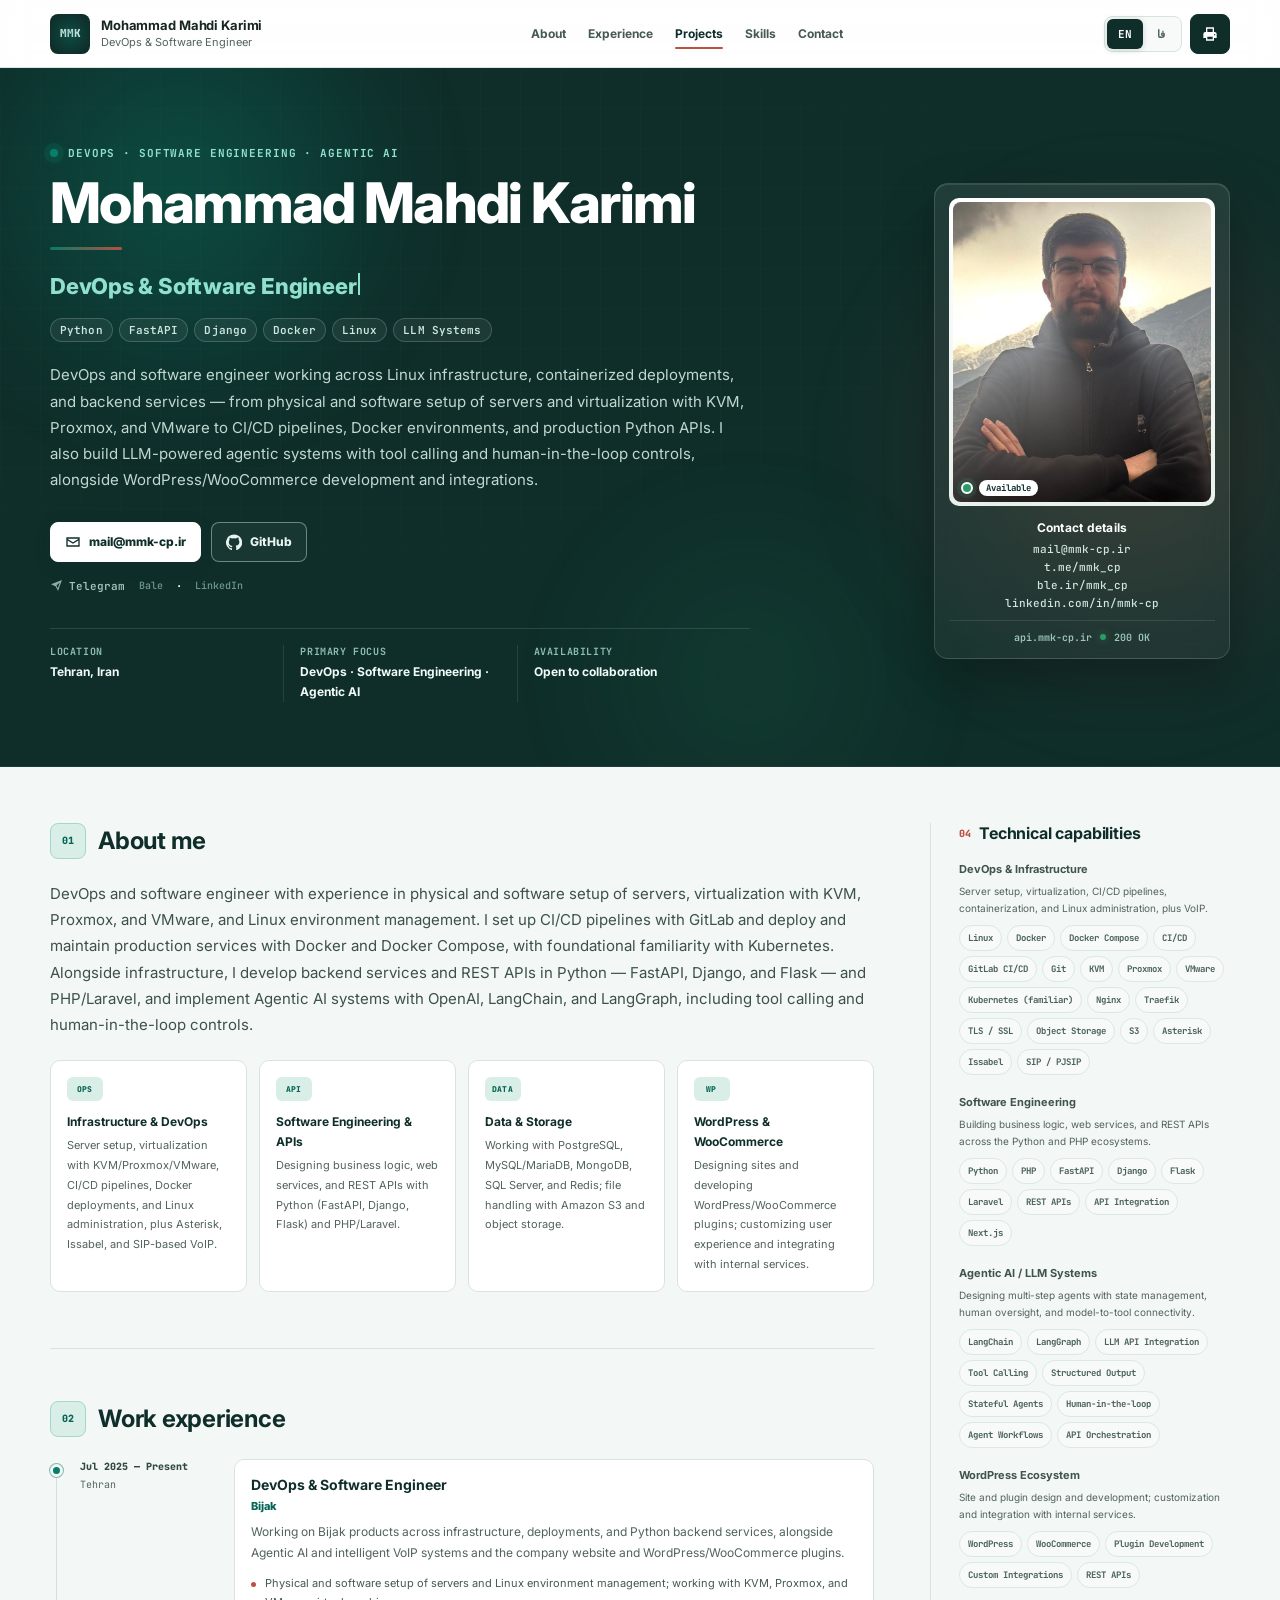
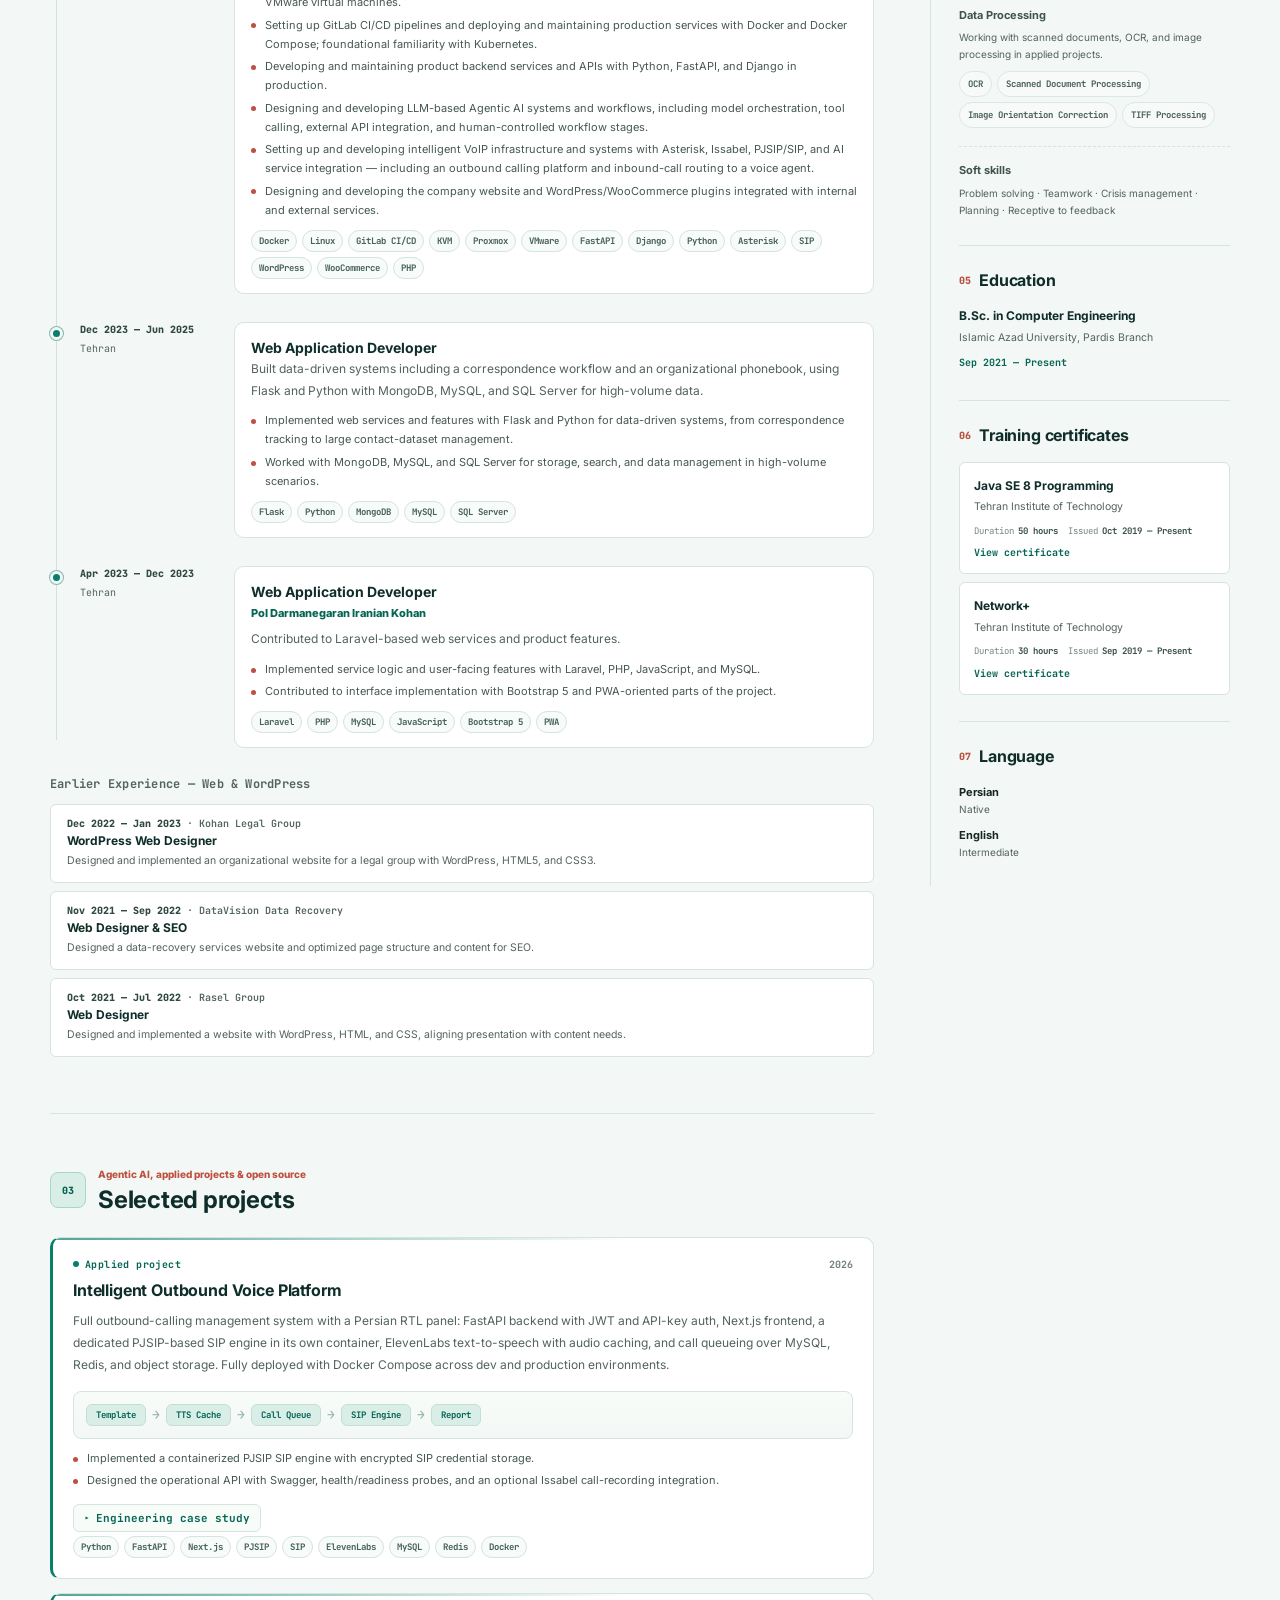
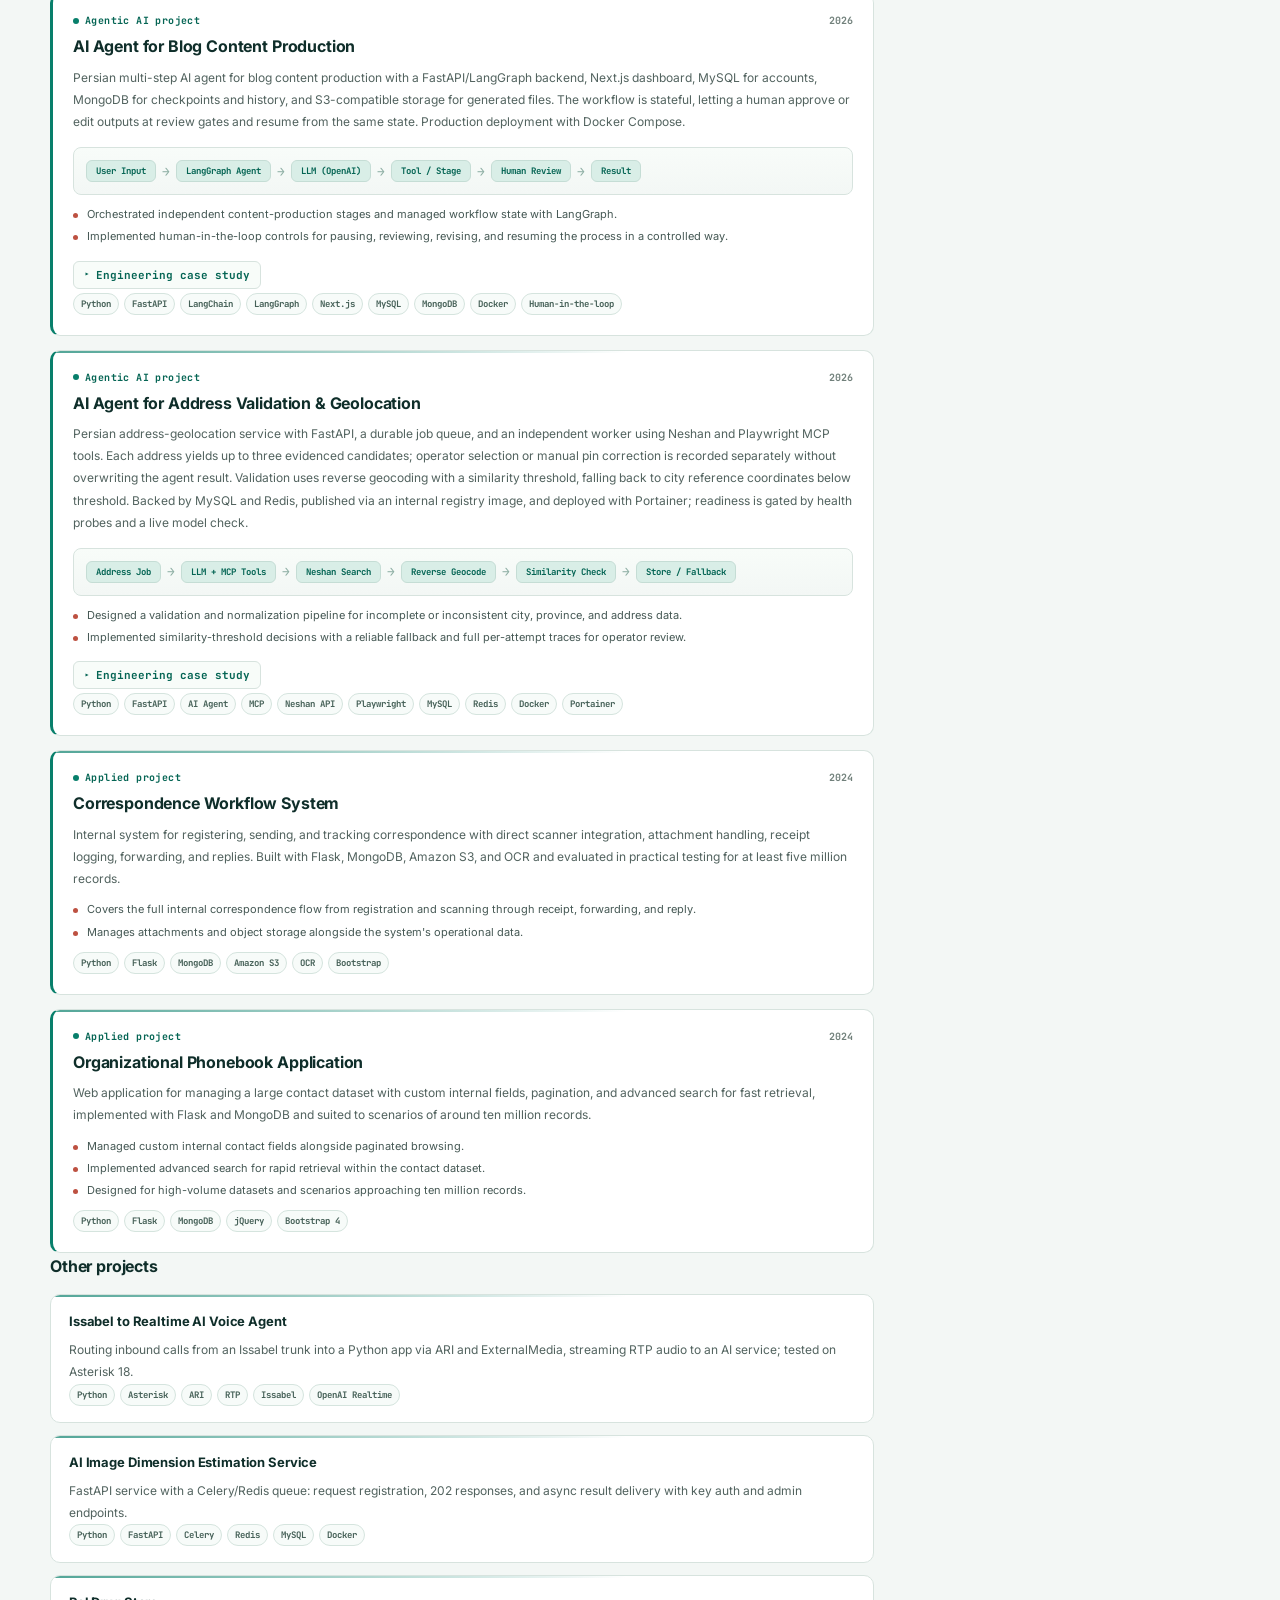
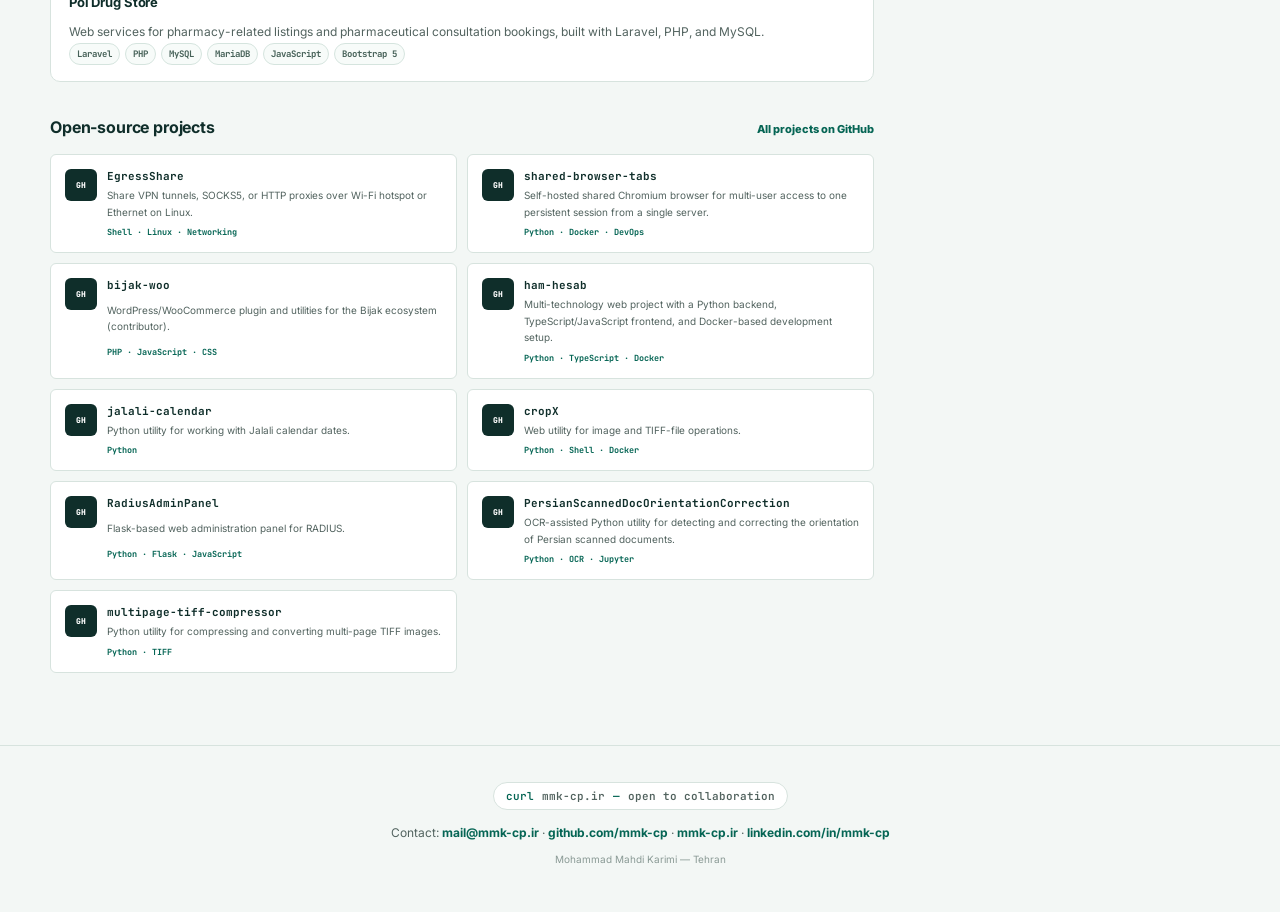
==== commit b178670d: "new ver" ====
--- a/index.html
+++ b/index.html
@@ -4,23 +4,23 @@
   <meta charset="utf-8">
   <meta name="viewport" content="width=device-width, initial-scale=1">
   <meta name="theme-color" content="#0e2420">
-  <meta name="description" content="Resume of Mohammad Mahdi Karimi — Backend Developer, DevOps and Agentic AI. Python, FastAPI, Docker, Linux and LLM-powered systems.">
+  <meta name="description" content="Resume of Mohammad Mahdi Karimi — DevOps &amp; Software Engineer. Linux, Docker, CI/CD, Python and LLM-powered systems.">
   <link rel="canonical" href="https://mmk-cp.ir/">
   <link rel="alternate" hreflang="en" href="https://mmk-cp.ir/en/">
   <link rel="alternate" hreflang="fa" href="https://mmk-cp.ir/fa/">
   <link rel="alternate" hreflang="x-default" href="https://mmk-cp.ir/">
   <meta property="og:type" content="profile">
-  <meta property="og:title" content="Mohammad Mahdi Karimi — Backend Developer · DevOps · Agentic AI">
-  <meta property="og:description" content="Backend-focused developer working across APIs, production services, Linux infrastructure, containerized deployments, and LLM-powered agent workflows.">
+  <meta property="og:title" content="Mohammad Mahdi Karimi — DevOps &amp; Software Engineer">
+  <meta property="og:description" content="DevOps and software engineer working across Linux infrastructure, containerized deployments, backend services, and LLM-powered agent workflows.">
   <meta property="og:url" content="https://mmk-cp.ir/">
   <meta property="og:image" content="https://mmk-cp.ir/assets/img/profile.png">
   <meta property="og:locale" content="en_US">
   <meta property="og:locale:alternate" content="fa_IR">
   <meta name="twitter:card" content="summary">
-  <meta name="twitter:title" content="Mohammad Mahdi Karimi — Backend Developer · DevOps · Agentic AI">
-  <meta name="twitter:description" content="Backend-focused developer across APIs, production services, and LLM-powered agent workflows.">
+  <meta name="twitter:title" content="Mohammad Mahdi Karimi — DevOps &amp; Software Engineer">
+  <meta name="twitter:description" content="DevOps and software engineer across infrastructure, deployments, and LLM-powered agent workflows.">
   <meta name="twitter:image" content="https://mmk-cp.ir/assets/img/profile.png">
-  <title>Mohammad Mahdi Karimi — Backend Developer · DevOps · Agentic AI</title>
+  <title>Mohammad Mahdi Karimi — DevOps &amp; Software Engineer</title>
   <link rel="icon" href="assets/img/favicon.svg" type="image/svg+xml">
   <link rel="preconnect" href="https://fonts.googleapis.com">
   <link rel="preconnect" href="https://fonts.gstatic.com" crossorigin>
@@ -36,18 +36,18 @@
         "@id": "https://mmk-cp.ir/#person",
         "name": "Mohammad Mahdi Karimi",
         "alternateName": "محمد مهدی کریمی",
-        "jobTitle": "Backend Developer · DevOps · Agentic AI",
+        "jobTitle": "DevOps & Software Engineer",
         "url": "https://mmk-cp.ir",
         "image": "https://mmk-cp.ir/assets/img/profile.png",
         "email": "mailto:mail@mmk-cp.ir",
         "address": {"@type":"PostalAddress","addressLocality":"Tehran","addressCountry":"IR"},
-        "sameAs": ["https://github.com/mmk-cp", "https://t.me/mmk_cp", "https://ble.ir/mmk_cp"],
+        "sameAs": ["https://github.com/mmk-cp", "https://www.linkedin.com/in/mmk-cp/", "https://t.me/mmk_cp", "https://ble.ir/mmk_cp"],
         "knowsAbout": ["Backend Development","DevOps","Agentic AI","Python","FastAPI","Django","Docker","Linux","LLM Systems","LangGraph","LangChain","Tool Calling","PostgreSQL","MongoDB","WordPress","WooCommerce","Asterisk","SIP"]
       },
       {
         "@type": "WebSite",
         "@id": "https://mmk-cp.ir/#website",
-        "name": "Mohammad Mahdi Karimi — Backend Developer · DevOps · Agentic AI",
+        "name": "Mohammad Mahdi Karimi — DevOps & Software Engineer",
         "url": "https://mmk-cp.ir",
         "inLanguage": ["en","fa"],
         "author": {"@id": "https://mmk-cp.ir/#person"}
@@ -71,7 +71,7 @@
       <span class="brand-mark" aria-hidden="true"><span class="brand-mark-glow"></span>MMK</span>
       <span class="brand-copy">
         <strong data-i18n="brandName">Mohammad Mahdi Karimi</strong>
-        <small data-i18n="brandRole">Backend Developer · DevOps · Agentic AI</small>
+        <small data-i18n="brandRole">DevOps & Software Engineer</small>
       </span>
     </a>
     <nav class="desktop-nav" id="desktopNav" aria-label="Resume sections">
@@ -125,14 +125,14 @@
         <div class="hero-content">
           <div class="hero-kicker">
             <span class="hero-kicker-dot" aria-hidden="true"></span>
-            <span class="eyebrow" data-i18n="eyebrow">BACKEND DEVELOPMENT · DEVOPS · AGENTIC AI</span>
+            <span class="eyebrow" data-i18n="eyebrow">DEVOPS · SOFTWARE ENGINEERING · AGENTIC AI</span>
           </div>
           <h1 id="hero-title" data-i18n="name">Mohammad Mahdi Karimi</h1>
-          <p class="hero-role" id="heroRole" aria-live="polite">Backend Developer · DevOps · Agentic AI</p>
+          <p class="hero-role" id="heroRole" aria-live="polite">DevOps & Software Engineer</p>
           <div class="hero-techline" dir="ltr" aria-label="Core stack">
             <span>Python</span><span>FastAPI</span><span>Django</span><span>Docker</span><span>Linux</span><span>LLM Systems</span>
           </div>
-          <p class="hero-summary" id="heroSummary">Backend-focused developer working across API development, production infrastructure, service deployment, and LLM-powered agentic systems. Hands-on experience designing and maintaining production services with Python, operating in Linux environments, containerizing with Docker, and building multi-step agentic workflows with LangGraph and OpenAI. WordPress and WooCommerce plugin development and integration with internal and external services complement this core work.</p>
+          <p class="hero-summary" id="heroSummary">DevOps and software engineer working across Linux infrastructure, containerized deployments, and backend services — from physical and software setup of servers and virtualization with KVM, Proxmox, and VMware to CI/CD pipelines, Docker environments, and production Python APIs. I also build LLM-powered agentic systems with tool calling and human-in-the-loop controls, alongside WordPress/WooCommerce development and integrations.</p>
           <div class="hero-actions hero-actions-primary">
             <a class="button button-light" href="mailto:mail@mmk-cp.ir">
               <svg viewBox="0 0 24 24" aria-hidden="true"><path d="M2 5h20v14H2V5Zm2 2v.5l8 5 8-5V7H4Zm16 10V9.8l-8 5-8-5V17h16Z"/></svg>
@@ -149,6 +149,8 @@
               <span data-i18n="telegram">Telegram</span>
             </a>
             <a class="hero-link-tertiary" href="https://ble.ir/mmk_cp" target="_blank" rel="noopener noreferrer" data-i18n="bale">Bale</a>
+            <span aria-hidden="true"> · </span>
+            <a class="hero-link-tertiary" href="https://www.linkedin.com/in/mmk-cp/" target="_blank" rel="noopener noreferrer">LinkedIn</a>
           </div>
           <dl class="quick-facts">
             <div>
@@ -157,7 +159,7 @@
             </div>
             <div>
               <dt data-i18n="focusLabel">Primary focus</dt>
-              <dd data-i18n="focus">Backend · DevOps · Agentic AI</dd>
+              <dd data-i18n="focus">DevOps · Software Engineering · Agentic AI</dd>
             </div>
             <div>
               <dt data-i18n="workTypeLabel">Availability</dt>
@@ -177,6 +179,7 @@
             <a href="mailto:mail@mmk-cp.ir">mail@mmk-cp.ir</a>
             <a href="https://t.me/mmk_cp" target="_blank" rel="noopener noreferrer">t.me/mmk_cp</a>
             <a href="https://ble.ir/mmk_cp" target="_blank" rel="noopener noreferrer">ble.ir/mmk_cp</a>
+            <a href="https://www.linkedin.com/in/mmk-cp/" target="_blank" rel="noopener noreferrer">linkedin.com/in/mmk-cp</a>
           </address>
           <div class="identity-meta" aria-hidden="true">
             <span class="mono">api.mmk-cp.ir</span>
@@ -195,8 +198,8 @@
             <span class="section-index">01</span>
             <h2 id="about-title" data-i18n="aboutTitle">About me</h2>
           </div>
-          <p class="lead" id="aboutText">Backend developer focused on building and maintaining production services, REST APIs, and data-driven web applications with Python and PHP. I work with FastAPI, Django, Flask, and Laravel, implement Agentic AI workflows with OpenAI, LangChain, and LangGraph — including human-in-the-loop controls and tool calling — and run services with Docker and Linux. WordPress/WooCommerce plugin development and integrations sit alongside the core backend work as complementary experience.</p>
-          <div class="strength-grid" id="strengthGrid"><article><span class="mini-icon" aria-hidden="true">API</span><h3>Backend &amp; APIs</h3><p>Designing business logic, web services, and REST APIs with Django, FastAPI, Flask, and Laravel.</p></article><article><span class="mini-icon" aria-hidden="true">DATA</span><h3>Data &amp; Storage</h3><p>Working with PostgreSQL, MySQL/MariaDB, MongoDB, SQL Server, and Redis; file handling with Amazon S3 and object storage.</p></article><article><span class="mini-icon" aria-hidden="true">OPS</span><h3>Infrastructure &amp; Deployment</h3><p>Hands-on work with Docker and Linux, runtime preparation, delivery-cycle support, and VoIP infrastructure experience with Asterisk, Issabel, and SIP.</p></article><article><span class="mini-icon" aria-hidden="true">WP</span><h3>WordPress &amp; WooCommerce</h3><p>Designing sites and developing WordPress/WooCommerce plugins; customizing user experience and integrating with internal services.</p></article></div>
+          <p class="lead" id="aboutText">DevOps and software engineer with experience in physical and software setup of servers, virtualization with KVM, Proxmox, and VMware, and Linux environment management. I set up CI/CD pipelines with GitLab and deploy and maintain production services with Docker and Docker Compose, with foundational familiarity with Kubernetes. Alongside infrastructure, I develop backend services and REST APIs in Python — FastAPI, Django, and Flask — and PHP/Laravel, and implement Agentic AI systems with OpenAI, LangChain, and LangGraph, including tool calling and human-in-the-loop controls.</p>
+          <div class="strength-grid" id="strengthGrid"><article><span class="mini-icon" aria-hidden="true">OPS</span><h3>Infrastructure &amp; DevOps</h3><p>Server setup, virtualization with KVM/Proxmox/VMware, CI/CD pipelines, Docker deployments, and Linux administration, plus Asterisk, Issabel, and SIP-based VoIP.</p></article><article><span class="mini-icon" aria-hidden="true">API</span><h3>Software Engineering &amp; APIs</h3><p>Designing business logic, web services, and REST APIs with Python (FastAPI, Django, Flask) and PHP/Laravel.</p></article><article><span class="mini-icon" aria-hidden="true">DATA</span><h3>Data &amp; Storage</h3><p>Working with PostgreSQL, MySQL/MariaDB, MongoDB, SQL Server, and Redis; file handling with Amazon S3 and object storage.</p></article><article><span class="mini-icon" aria-hidden="true">WP</span><h3>WordPress &amp; WooCommerce</h3><p>Designing sites and developing WordPress/WooCommerce plugins; customizing user experience and integrating with internal services.</p></article></div>
         </section>
 
         <!-- EXPERIENCE -->
@@ -207,7 +210,7 @@
               <h2 id="experience-title" data-i18n="experienceTitle">Work experience</h2>
             </div>
           </div>
-          <div class="timeline" id="experienceTimeline"><article class="timeline-item"><div class="timeline-marker" aria-hidden="true"></div><div class="timeline-meta"><time datetime="2025-07">Jul 2025 — Present</time><span>Tehran</span></div><div class="timeline-body"><h3>Backend Developer · DevOps</h3><p class="company"><a href="https://bijak.ir/" target="_blank" rel="noopener noreferrer">Bijak</a></p><p>Working on Bijak products across Python backend services and DevOps responsibilities, with additional work on Agentic AI systems and the company website and WordPress/WooCommerce plugins.</p><ul class="achievement-list"><li>Developing and maintaining product backend services and APIs with Python, FastAPI, and Django in production.</li><li>Handling DevOps responsibilities across Docker, Linux, and Git, including containerized runtime environments, deployment-related configuration, and service operation and troubleshooting.</li><li>Contributing to Agentic AI systems and LLM-based workflows, including model orchestration, tool calling, external API integration, and human-controlled workflow stages.</li><li>Designing and developing the company website and WordPress/WooCommerce plugins integrated with internal and external services.</li></ul><div class="tags"><span>FastAPI</span><span>Django</span><span>Python</span><span>Docker</span><span>Linux</span><span>Git</span><span>WordPress</span><span>WooCommerce</span><span>PHP</span></div></div></article><article class="timeline-item"><div class="timeline-marker" aria-hidden="true"></div><div class="timeline-meta"><time datetime="2023-12">Dec 2023 — Jun 2025</time><span>Tehran</span></div><div class="timeline-body"><h3>Web Application Developer</h3><p>Built data-driven systems including a correspondence workflow and an organizational phonebook, using Flask and Python with MongoDB, MySQL, and SQL Server for high-volume data.</p><ul class="achievement-list"><li>Implemented web services and features with Flask and Python for data-driven systems, from correspondence tracking to large contact-dataset management.</li><li>Worked with MongoDB, MySQL, and SQL Server for storage, search, and data management in high-volume scenarios.</li></ul><div class="tags"><span>Flask</span><span>Python</span><span>MongoDB</span><span>MySQL</span><span>SQL Server</span></div></div></article><article class="timeline-item"><div class="timeline-marker" aria-hidden="true"></div><div class="timeline-meta"><time datetime="2023-04">Apr 2023 — Dec 2023</time><span>Tehran</span></div><div class="timeline-body"><h3>Web Application Developer</h3><p class="company">Pol Darmanegaran Iranian Kohan</p><p>Contributed to Laravel-based web services and product features.</p><ul class="achievement-list"><li>Implemented service logic and user-facing features with Laravel, PHP, JavaScript, and MySQL.</li><li>Contributed to interface implementation with Bootstrap 5 and PWA-oriented parts of the project.</li></ul><div class="tags"><span>Laravel</span><span>PHP</span><span>MySQL</span><span>JavaScript</span><span>Bootstrap 5</span><span>PWA</span></div></div></article></div>
+          <div class="timeline" id="experienceTimeline"><article class="timeline-item"><div class="timeline-marker" aria-hidden="true"></div><div class="timeline-meta"><time datetime="2025-07">Jul 2025 — Present</time><span>Tehran</span></div><div class="timeline-body"><h3>DevOps &amp; Software Engineer</h3><p class="company"><a href="https://bijak.ir/" target="_blank" rel="noopener noreferrer">Bijak</a></p><p>Working on Bijak products across infrastructure, deployments, and Python backend services, alongside Agentic AI and intelligent VoIP systems and the company website and WordPress/WooCommerce plugins.</p><ul class="achievement-list"><li>Physical and software setup of servers and Linux environment management; working with KVM, Proxmox, and VMware virtual machines.</li><li>Setting up GitLab CI/CD pipelines and deploying and maintaining production services with Docker and Docker Compose; foundational familiarity with Kubernetes.</li><li>Developing and maintaining product backend services and APIs with Python, FastAPI, and Django in production.</li><li>Designing and developing LLM-based Agentic AI systems and workflows, including model orchestration, tool calling, external API integration, and human-controlled workflow stages.</li><li>Setting up and developing intelligent VoIP infrastructure and systems with Asterisk, Issabel, PJSIP/SIP, and AI service integration — including an outbound calling platform and inbound-call routing to a voice agent.</li><li>Designing and developing the company website and WordPress/WooCommerce plugins integrated with internal and external services.</li></ul><div class="tags"><span>Docker</span><span>Linux</span><span>GitLab CI/CD</span><span>KVM</span><span>Proxmox</span><span>VMware</span><span>FastAPI</span><span>Django</span><span>Python</span><span>Asterisk</span><span>SIP</span><span>WordPress</span><span>WooCommerce</span><span>PHP</span></div></div></article><article class="timeline-item"><div class="timeline-marker" aria-hidden="true"></div><div class="timeline-meta"><time datetime="2023-12">Dec 2023 — Jun 2025</time><span>Tehran</span></div><div class="timeline-body"><h3>Web Application Developer</h3><p>Built data-driven systems including a correspondence workflow and an organizational phonebook, using Flask and Python with MongoDB, MySQL, and SQL Server for high-volume data.</p><ul class="achievement-list"><li>Implemented web services and features with Flask and Python for data-driven systems, from correspondence tracking to large contact-dataset management.</li><li>Worked with MongoDB, MySQL, and SQL Server for storage, search, and data management in high-volume scenarios.</li></ul><div class="tags"><span>Flask</span><span>Python</span><span>MongoDB</span><span>MySQL</span><span>SQL Server</span></div></div></article><article class="timeline-item"><div class="timeline-marker" aria-hidden="true"></div><div class="timeline-meta"><time datetime="2023-04">Apr 2023 — Dec 2023</time><span>Tehran</span></div><div class="timeline-body"><h3>Web Application Developer</h3><p class="company">Pol Darmanegaran Iranian Kohan</p><p>Contributed to Laravel-based web services and product features.</p><ul class="achievement-list"><li>Implemented service logic and user-facing features with Laravel, PHP, JavaScript, and MySQL.</li><li>Contributed to interface implementation with Bootstrap 5 and PWA-oriented parts of the project.</li></ul><div class="tags"><span>Laravel</span><span>PHP</span><span>MySQL</span><span>JavaScript</span><span>Bootstrap 5</span><span>PWA</span></div></div></article></div>
           <div class="earlier-experience" id="earlierExperience"><h3 class="earlier-heading">Earlier Experience — Web &amp; WordPress</h3><div class="earlier-grid"><article class="earlier-card"><div class="earlier-meta"><time datetime="2022-12">Dec 2022 — Jan 2023</time> · <span>Kohan Legal Group</span></div><h3>WordPress Web Designer</h3><p>Designed and implemented an organizational website for a legal group with WordPress, HTML5, and CSS3.</p></article><article class="earlier-card"><div class="earlier-meta"><time datetime="2021-11">Nov 2021 — Sep 2022</time> · <span>DataVision Data Recovery</span></div><h3>Web Designer &amp; SEO</h3><p>Designed a data-recovery services website and optimized page structure and content for SEO.</p></article><article class="earlier-card"><div class="earlier-meta"><time datetime="2021-10">Oct 2021 — Jul 2022</time> · <span>Rasel Group</span></div><h3>Web Designer</h3><p>Designed and implemented a website with WordPress, HTML, and CSS, aligning presentation with content needs.</p></article></div></div>
         </section>
 
@@ -220,13 +223,13 @@
               <h2 id="projects-title" data-i18n="projectsTitle">Selected projects</h2>
             </div>
           </div>
-          <div class="featured-projects" id="featuredProjects"><article class="project-card project-card-featured"><div class="project-topline"><span class="project-type">Agentic AI project</span><span class="project-year">2026</span></div><h3>AI Agent for Blog Content Production</h3><p>Multi-step AI agent for blog content production built with Python, OpenAI, LangChain, and LangGraph. The workflow is stateful, letting a human approve or edit outputs at review gates, add instructions, and resume execution from the same state.</p><div class="agent-flow" dir="ltr" aria-label="Agent workflow"><span class="flow-step">User Input</span><span class="flow-arrow" aria-hidden="true">→</span><span class="flow-step">LangGraph Agent</span><span class="flow-arrow" aria-hidden="true">→</span><span class="flow-step">LLM (OpenAI)</span><span class="flow-arrow" aria-hidden="true">→</span><span class="flow-step">Tool / Stage</span><span class="flow-arrow" aria-hidden="true">→</span><span class="flow-step">Human Review</span><span class="flow-arrow" aria-hidden="true">→</span><span class="flow-step">Result</span></div><ul class="project-points"><li>Orchestrated independent content-production stages and managed workflow state with LangGraph.</li><li>Implemented human-in-the-loop controls for pausing, reviewing, revising, and resuming the process in a controlled way.</li></ul><details class="case-study"><summary>Engineering case study</summary><div class="case-body"><div class="case-row"><strong>Problem</strong><p>Blog content production spans several dependent stages, and each stage output needs review before continuing; without human oversight, an early-stage error would invalidate the entire chain.</p></div><div class="case-row"><strong>Architecture / Approach</strong><p>Each stage was implemented as an independent node in a LangGraph graph, with full workflow state persisted. At review gates execution pauses and resumes from the same state after the user approves or edits.</p></div><div class="case-row"><strong>Engineering decisions</strong><p>LangGraph was chosen for orchestration and state management to keep resumable execution and stage branching simple; LangChain abstracts LLM invocation.</p></div><div class="case-row"><strong>Stack</strong><p dir="ltr">Python · OpenAI API · LangChain · LangGraph</p></div></div></details><div class="tags"><span>Python</span><span>OpenAI API</span><span>LangChain</span><span>LangGraph</span><span>Human-in-the-loop</span><span>Stateful Workflow</span></div></article><article class="project-card project-card-featured"><div class="project-topline"><span class="project-type">Agentic AI project</span><span class="project-year">2025</span></div><h3>AI Agent for Address Validation &amp; Geolocation</h3><p>Intelligent address-processing system for order registration that validates city and province existence, verifies city-province membership, and normalizes address structure. After the LLM evaluates the address text, the agent uses tool calling to send it to the Neshan API, retrieve candidate coordinates, reverse-geocode them, and compare the returned address with the input. Precise coordinates are stored only above a similarity threshold; otherwise city reference coordinates are used.</p><div class="agent-flow" dir="ltr" aria-label="Agent workflow"><span class="flow-step">Address Input</span><span class="flow-arrow" aria-hidden="true">→</span><span class="flow-step">LLM Evaluation</span><span class="flow-arrow" aria-hidden="true">→</span><span class="flow-step">Tool: Neshan Search</span><span class="flow-arrow" aria-hidden="true">→</span><span class="flow-step">Reverse Geocode</span><span class="flow-arrow" aria-hidden="true">→</span><span class="flow-step">Similarity Check</span><span class="flow-arrow" aria-hidden="true">→</span><span class="flow-step">Store / Fallback</span></div><ul class="project-points"><li>Designed a validation and normalization pipeline for incomplete or inconsistent city, province, and address data.</li><li>Integrated LLM tool calling with the Neshan API and implemented similarity-threshold decisions with a reliable fallback.</li></ul><details class="case-study"><summary>Engineering case study</summary><div class="case-body"><div class="case-row"><strong>Problem</strong><p>At order time, addresses are often incomplete or inconsistent, and incorrect geocoding can disrupt logistics.</p></div><div class="case-row"><strong>Architecture / Approach</strong><p>The agent first evaluates the address text with an LLM, then retrieves candidate coordinates via tool calling to the Neshan API and verifies them with reverse geocoding.</p></div><div class="case-row"><strong>Engineering decisions</strong><p>The final decision uses a similarity threshold between the input address and the reverse-geocoded result; below threshold the city reference coordinates are stored as a fallback to avoid persisting incorrect coordinates.</p></div><div class="case-row"><strong>Stack</strong><p dir="ltr">Python · LLM · Tool Calling · Neshan API · Geocoding</p></div></div></details><div class="tags"><span>Python</span><span>AI Agent</span><span>LLM</span><span>Tool Calling</span><span>Neshan API</span><span>Geocoding</span></div></article><article class="project-card project-card-featured"><div class="project-topline"><span class="project-type">Applied project</span><span class="project-year">2024</span></div><h3>Correspondence Workflow System</h3><p>Internal system for registering, sending, and tracking correspondence with direct scanner integration, attachment handling, receipt logging, forwarding, and replies. Built with Flask, MongoDB, Amazon S3, and OCR and evaluated in practical testing for at least five million records.</p><ul class="project-points"><li>Covers the full internal correspondence flow from registration and scanning through receipt, forwarding, and reply.</li><li>Manages attachments and object storage alongside the system's operational data.</li></ul><div class="tags"><span>Python</span><span>Flask</span><span>MongoDB</span><span>Amazon S3</span><span>OCR</span><span>Bootstrap</span></div></article><article class="project-card project-card-featured"><div class="project-topline"><span class="project-type">Applied project</span><span class="project-year">2024</span></div><h3>Organizational Phonebook Application</h3><p>Web application for managing a large contact dataset with custom internal fields, pagination, and advanced search for fast retrieval, implemented with Flask and MongoDB and suited to scenarios of around ten million records.</p><ul class="project-points"><li>Managed custom internal contact fields alongside paginated browsing.</li><li>Implemented advanced search for rapid retrieval within the contact dataset.</li><li>Designed for high-volume datasets and scenarios approaching ten million records.</li></ul><div class="tags"><span>Python</span><span>Flask</span><span>MongoDB</span><span>jQuery</span><span>Bootstrap 4</span></div></article></div>
-          <div id="secondaryProjects"><h3 class="subsection-title secondary-title">Other projects</h3><div class="secondary-grid"><article class="project-card project-card-secondary"><h3>Pol Drug Store</h3><p>Web services for pharmacy-related listings and pharmaceutical consultation bookings, built with Laravel, PHP, and MySQL.</p><div class="tags"><span>Laravel</span><span>PHP</span><span>MySQL</span><span>MariaDB</span><span>JavaScript</span><span>Bootstrap 5</span></div></article></div></div>
+          <div class="featured-projects" id="featuredProjects"><article class="project-card project-card-featured"><div class="project-topline"><span class="project-type">Applied project</span><span class="project-year">2026</span></div><h3>Intelligent Outbound Voice Platform</h3><p>Full outbound-calling management system with a Persian RTL panel: FastAPI backend with JWT and API-key auth, Next.js frontend, a dedicated PJSIP-based SIP engine in its own container, ElevenLabs text-to-speech with audio caching, and call queueing over MySQL, Redis, and object storage. Fully deployed with Docker Compose across dev and production environments.</p><div class="agent-flow" dir="ltr" aria-label="Agent workflow"><span class="flow-step">Template</span><span class="flow-arrow" aria-hidden="true">→</span><span class="flow-step">TTS Cache</span><span class="flow-arrow" aria-hidden="true">→</span><span class="flow-step">Call Queue</span><span class="flow-arrow" aria-hidden="true">→</span><span class="flow-step">SIP Engine</span><span class="flow-arrow" aria-hidden="true">→</span><span class="flow-step">Report</span></div><ul class="project-points"><li>Implemented a containerized PJSIP SIP engine with encrypted SIP credential storage.</li><li>Designed the operational API with Swagger, health/readiness probes, and an optional Issabel call-recording integration.</li></ul><details class="case-study"><summary>Engineering case study</summary><div class="case-body"><div class="case-row"><strong>Problem</strong><p>Outbound calling needed unified template building, voice preparation, line selection, and reporting — with SIP and voice-service credentials kept out of code and repos.</p></div><div class="case-row"><strong>Architecture / Approach</strong><p>A multi-service Docker Compose architecture was chosen: backend, frontend, SIP engine, database, and object storage separated. Credentials are registered from the panel and stored encrypted.</p></div><div class="case-row"><strong>Engineering decisions</strong><p>The SIP engine runs as an independent containerized service to keep call lifecycle separate from the API; caching repeated voice segments reduces TTS cost.</p></div><div class="case-row"><strong>Stack</strong><p dir="ltr">Python · FastAPI · Next.js · PJSIP · ElevenLabs · MySQL · Redis · Docker</p></div></div></details><div class="tags"><span>Python</span><span>FastAPI</span><span>Next.js</span><span>PJSIP</span><span>SIP</span><span>ElevenLabs</span><span>MySQL</span><span>Redis</span><span>Docker</span></div></article><article class="project-card project-card-featured"><div class="project-topline"><span class="project-type">Agentic AI project</span><span class="project-year">2026</span></div><h3>AI Agent for Blog Content Production</h3><p>Persian multi-step AI agent for blog content production with a FastAPI/LangGraph backend, Next.js dashboard, MySQL for accounts, MongoDB for checkpoints and history, and S3-compatible storage for generated files. The workflow is stateful, letting a human approve or edit outputs at review gates and resume from the same state. Production deployment with Docker Compose.</p><div class="agent-flow" dir="ltr" aria-label="Agent workflow"><span class="flow-step">User Input</span><span class="flow-arrow" aria-hidden="true">→</span><span class="flow-step">LangGraph Agent</span><span class="flow-arrow" aria-hidden="true">→</span><span class="flow-step">LLM (OpenAI)</span><span class="flow-arrow" aria-hidden="true">→</span><span class="flow-step">Tool / Stage</span><span class="flow-arrow" aria-hidden="true">→</span><span class="flow-step">Human Review</span><span class="flow-arrow" aria-hidden="true">→</span><span class="flow-step">Result</span></div><ul class="project-points"><li>Orchestrated independent content-production stages and managed workflow state with LangGraph.</li><li>Implemented human-in-the-loop controls for pausing, reviewing, revising, and resuming the process in a controlled way.</li></ul><details class="case-study"><summary>Engineering case study</summary><div class="case-body"><div class="case-row"><strong>Problem</strong><p>Blog content production spans several dependent stages, and each stage output needs review before continuing; without human oversight, an early-stage error would invalidate the entire chain.</p></div><div class="case-row"><strong>Architecture / Approach</strong><p>Each stage was implemented as an independent node in a LangGraph graph, with full workflow state persisted. At review gates execution pauses and resumes from the same state after the user approves or edits.</p></div><div class="case-row"><strong>Engineering decisions</strong><p>LangGraph was chosen for orchestration and state management to keep resumable execution and stage branching simple; LangChain abstracts LLM invocation.</p></div><div class="case-row"><strong>Stack</strong><p dir="ltr">Python · FastAPI · LangChain · LangGraph · Next.js · MySQL · MongoDB · Docker</p></div></div></details><div class="tags"><span>Python</span><span>FastAPI</span><span>LangChain</span><span>LangGraph</span><span>Next.js</span><span>MySQL</span><span>MongoDB</span><span>Docker</span><span>Human-in-the-loop</span></div></article><article class="project-card project-card-featured"><div class="project-topline"><span class="project-type">Agentic AI project</span><span class="project-year">2026</span></div><h3>AI Agent for Address Validation &amp; Geolocation</h3><p>Persian address-geolocation service with FastAPI, a durable job queue, and an independent worker using Neshan and Playwright MCP tools. Each address yields up to three evidenced candidates; operator selection or manual pin correction is recorded separately without overwriting the agent result. Validation uses reverse geocoding with a similarity threshold, falling back to city reference coordinates below threshold. Backed by MySQL and Redis, published via an internal registry image, and deployed with Portainer; readiness is gated by health probes and a live model check.</p><div class="agent-flow" dir="ltr" aria-label="Agent workflow"><span class="flow-step">Address Job</span><span class="flow-arrow" aria-hidden="true">→</span><span class="flow-step">LLM + MCP Tools</span><span class="flow-arrow" aria-hidden="true">→</span><span class="flow-step">Neshan Search</span><span class="flow-arrow" aria-hidden="true">→</span><span class="flow-step">Reverse Geocode</span><span class="flow-arrow" aria-hidden="true">→</span><span class="flow-step">Similarity Check</span><span class="flow-arrow" aria-hidden="true">→</span><span class="flow-step">Store / Fallback</span></div><ul class="project-points"><li>Designed a validation and normalization pipeline for incomplete or inconsistent city, province, and address data.</li><li>Implemented similarity-threshold decisions with a reliable fallback and full per-attempt traces for operator review.</li></ul><details class="case-study"><summary>Engineering case study</summary><div class="case-body"><div class="case-row"><strong>Problem</strong><p>At order time, addresses are often incomplete or inconsistent, and incorrect geocoding can disrupt logistics.</p></div><div class="case-row"><strong>Architecture / Approach</strong><p>Each address becomes an independent job in a durable queue; the worker retrieves candidate coordinates via MCP tools and verifies them with reverse geocoding. Every attempt is stored with evidence and screenshots in a trace.</p></div><div class="case-row"><strong>Engineering decisions</strong><p>The final decision uses a similarity threshold against the reverse-geocoded address; operator selection never overwrites the agent result so accuracy can be evaluated in the pilot.</p></div><div class="case-row"><strong>Stack</strong><p dir="ltr">Python · FastAPI · MCP · Neshan API · Playwright · MySQL · Redis · Docker · Portainer</p></div></div></details><div class="tags"><span>Python</span><span>FastAPI</span><span>AI Agent</span><span>MCP</span><span>Neshan API</span><span>Playwright</span><span>MySQL</span><span>Redis</span><span>Docker</span><span>Portainer</span></div></article><article class="project-card project-card-featured"><div class="project-topline"><span class="project-type">Applied project</span><span class="project-year">2024</span></div><h3>Correspondence Workflow System</h3><p>Internal system for registering, sending, and tracking correspondence with direct scanner integration, attachment handling, receipt logging, forwarding, and replies. Built with Flask, MongoDB, Amazon S3, and OCR and evaluated in practical testing for at least five million records.</p><ul class="project-points"><li>Covers the full internal correspondence flow from registration and scanning through receipt, forwarding, and reply.</li><li>Manages attachments and object storage alongside the system's operational data.</li></ul><div class="tags"><span>Python</span><span>Flask</span><span>MongoDB</span><span>Amazon S3</span><span>OCR</span><span>Bootstrap</span></div></article><article class="project-card project-card-featured"><div class="project-topline"><span class="project-type">Applied project</span><span class="project-year">2024</span></div><h3>Organizational Phonebook Application</h3><p>Web application for managing a large contact dataset with custom internal fields, pagination, and advanced search for fast retrieval, implemented with Flask and MongoDB and suited to scenarios of around ten million records.</p><ul class="project-points"><li>Managed custom internal contact fields alongside paginated browsing.</li><li>Implemented advanced search for rapid retrieval within the contact dataset.</li><li>Designed for high-volume datasets and scenarios approaching ten million records.</li></ul><div class="tags"><span>Python</span><span>Flask</span><span>MongoDB</span><span>jQuery</span><span>Bootstrap 4</span></div></article></div>
+          <div id="secondaryProjects"><h3 class="subsection-title secondary-title">Other projects</h3><div class="secondary-grid"><article class="project-card project-card-secondary"><h3>Issabel to Realtime AI Voice Agent</h3><p>Routing inbound calls from an Issabel trunk into a Python app via ARI and ExternalMedia, streaming RTP audio to an AI service; tested on Asterisk 18.</p><div class="tags"><span>Python</span><span>Asterisk</span><span>ARI</span><span>RTP</span><span>Issabel</span><span>OpenAI Realtime</span></div></article><article class="project-card project-card-secondary"><h3>AI Image Dimension Estimation Service</h3><p>FastAPI service with a Celery/Redis queue: request registration, 202 responses, and async result delivery with key auth and admin endpoints.</p><div class="tags"><span>Python</span><span>FastAPI</span><span>Celery</span><span>Redis</span><span>MySQL</span><span>Docker</span></div></article><article class="project-card project-card-secondary"><h3>Pol Drug Store</h3><p>Web services for pharmacy-related listings and pharmaceutical consultation bookings, built with Laravel, PHP, and MySQL.</p><div class="tags"><span>Laravel</span><span>PHP</span><span>MySQL</span><span>MariaDB</span><span>JavaScript</span><span>Bootstrap 5</span></div></article></div></div>
           <div class="open-source-heading">
             <h3 class="subsection-title" data-i18n="openSourceTitle">Open-source projects</h3>
             <a class="github-link" href="https://github.com/mmk-cp" target="_blank" rel="noopener noreferrer" data-i18n="allGithubProjects">All projects on GitHub</a>
           </div>
-          <div class="repo-grid" id="repoGrid"><a class="repo-card" href="https://github.com/mostafaamiri/bijak-woo" target="_blank" rel="noopener noreferrer"><span class="repo-icon" aria-hidden="true">GH</span><span class="repo-body"><strong dir="ltr">bijak-woo</strong><p>WordPress/WooCommerce plugin and utilities for the Bijak ecosystem.</p><span dir="ltr">PHP · JavaScript · CSS</span></span></a><a class="repo-card" href="https://github.com/mmk-cp/ham-hesab" target="_blank" rel="noopener noreferrer"><span class="repo-icon" aria-hidden="true">GH</span><span class="repo-body"><strong dir="ltr">ham-hesab</strong><p>Multi-technology web project with a Python backend, TypeScript/JavaScript frontend, and Docker-based development setup.</p><span dir="ltr">Python · TypeScript · Docker</span></span></a><a class="repo-card" href="https://github.com/mmk-cp/jalali-calendar" target="_blank" rel="noopener noreferrer"><span class="repo-icon" aria-hidden="true">GH</span><span class="repo-body"><strong dir="ltr">jalali-calendar</strong><p>Python utility for working with Jalali calendar dates.</p><span dir="ltr">Python</span></span></a><a class="repo-card" href="https://github.com/Majholl/cropX" target="_blank" rel="noopener noreferrer"><span class="repo-icon" aria-hidden="true">GH</span><span class="repo-body"><strong dir="ltr">cropX</strong><p>Web utility for image and TIFF-file operations.</p><span dir="ltr">Python · Shell · Docker</span></span></a><a class="repo-card" href="https://github.com/mmk-cp/RadiusAdminPanel" target="_blank" rel="noopener noreferrer"><span class="repo-icon" aria-hidden="true">GH</span><span class="repo-body"><strong dir="ltr">RadiusAdminPanel</strong><p>Flask-based web administration panel for RADIUS.</p><span dir="ltr">Python · Flask · JavaScript</span></span></a><a class="repo-card" href="https://github.com/mmk-cp/PersianScannedDocOrientationCorrection" target="_blank" rel="noopener noreferrer"><span class="repo-icon" aria-hidden="true">GH</span><span class="repo-body"><strong dir="ltr">PersianScannedDocOrientationCorrection</strong><p>OCR-assisted Python utility for detecting and correcting the orientation of Persian scanned documents.</p><span dir="ltr">Python · OCR · Jupyter</span></span></a><a class="repo-card" href="https://github.com/mmk-cp/multipage-tiff-compressor" target="_blank" rel="noopener noreferrer"><span class="repo-icon" aria-hidden="true">GH</span><span class="repo-body"><strong dir="ltr">multipage-tiff-compressor</strong><p>Python utility for compressing and converting multi-page TIFF images.</p><span dir="ltr">Python · TIFF</span></span></a></div>
+          <div class="repo-grid" id="repoGrid"><a class="repo-card" href="https://github.com/mmk-cp/EgressShare" target="_blank" rel="noopener noreferrer"><span class="repo-icon" aria-hidden="true">GH</span><span class="repo-body"><strong dir="ltr">EgressShare</strong><p>Share VPN tunnels, SOCKS5, or HTTP proxies over Wi-Fi hotspot or Ethernet on Linux.</p><span dir="ltr">Shell · Linux · Networking</span></span></a><a class="repo-card" href="https://github.com/mmk-cp/shared-browser-tabs" target="_blank" rel="noopener noreferrer"><span class="repo-icon" aria-hidden="true">GH</span><span class="repo-body"><strong dir="ltr">shared-browser-tabs</strong><p>Self-hosted shared Chromium browser for multi-user access to one persistent session from a single server.</p><span dir="ltr">Python · Docker · DevOps</span></span></a><a class="repo-card" href="https://github.com/mostafaamiri/bijak-woo" target="_blank" rel="noopener noreferrer"><span class="repo-icon" aria-hidden="true">GH</span><span class="repo-body"><strong dir="ltr">bijak-woo</strong><p>WordPress/WooCommerce plugin and utilities for the Bijak ecosystem (contributor).</p><span dir="ltr">PHP · JavaScript · CSS</span></span></a><a class="repo-card" href="https://github.com/mmk-cp/ham-hesab" target="_blank" rel="noopener noreferrer"><span class="repo-icon" aria-hidden="true">GH</span><span class="repo-body"><strong dir="ltr">ham-hesab</strong><p>Multi-technology web project with a Python backend, TypeScript/JavaScript frontend, and Docker-based development setup.</p><span dir="ltr">Python · TypeScript · Docker</span></span></a><a class="repo-card" href="https://github.com/mmk-cp/jalali-calendar" target="_blank" rel="noopener noreferrer"><span class="repo-icon" aria-hidden="true">GH</span><span class="repo-body"><strong dir="ltr">jalali-calendar</strong><p>Python utility for working with Jalali calendar dates.</p><span dir="ltr">Python</span></span></a><a class="repo-card" href="https://github.com/Majholl/cropX" target="_blank" rel="noopener noreferrer"><span class="repo-icon" aria-hidden="true">GH</span><span class="repo-body"><strong dir="ltr">cropX</strong><p>Web utility for image and TIFF-file operations.</p><span dir="ltr">Python · Shell · Docker</span></span></a><a class="repo-card" href="https://github.com/mmk-cp/RadiusAdminPanel" target="_blank" rel="noopener noreferrer"><span class="repo-icon" aria-hidden="true">GH</span><span class="repo-body"><strong dir="ltr">RadiusAdminPanel</strong><p>Flask-based web administration panel for RADIUS.</p><span dir="ltr">Python · Flask · JavaScript</span></span></a><a class="repo-card" href="https://github.com/mmk-cp/PersianScannedDocOrientationCorrection" target="_blank" rel="noopener noreferrer"><span class="repo-icon" aria-hidden="true">GH</span><span class="repo-body"><strong dir="ltr">PersianScannedDocOrientationCorrection</strong><p>OCR-assisted Python utility for detecting and correcting the orientation of Persian scanned documents.</p><span dir="ltr">Python · OCR · Jupyter</span></span></a><a class="repo-card" href="https://github.com/mmk-cp/multipage-tiff-compressor" target="_blank" rel="noopener noreferrer"><span class="repo-icon" aria-hidden="true">GH</span><span class="repo-body"><strong dir="ltr">multipage-tiff-compressor</strong><p>Python utility for compressing and converting multi-page TIFF images.</p><span dir="ltr">Python · TIFF</span></span></a></div>
         </section>
       </div>
 
@@ -234,7 +237,7 @@
         <!-- SKILLS -->
         <section class="side-section reveal" id="skills" aria-labelledby="skills-title">
           <div class="side-heading"><span>04</span><h2 id="skills-title" data-i18n="skillsTitle">Technical capabilities</h2></div>
-          <div id="skillsContainer"><div class="skill-group"><h3>Backend Development</h3><p class="skill-note">Building business logic, web services, and REST APIs across the Python and PHP ecosystems.</p><div class="skill-list"><span>Python</span><span>PHP</span><span>FastAPI</span><span>Django</span><span>Flask</span><span>Laravel</span><span>REST APIs</span><span>API Integration</span></div></div><div class="skill-group"><h3>Databases &amp; Data Stores</h3><p class="skill-note">Data modeling, search, pagination, and work with relational and NoSQL stores.</p><div class="skill-list"><span>PostgreSQL</span><span>MySQL</span><span>MariaDB</span><span>MongoDB</span><span>SQL Server</span><span>Redis</span></div></div><div class="skill-group"><h3>DevOps &amp; Infrastructure</h3><p class="skill-note">Containerization, Linux environment management, service deployment, and VoIP setup experience.</p><div class="skill-list"><span>Linux</span><span>Docker</span><span>Docker Compose</span><span>Git</span><span>GitLab CI/CD</span><span>Nginx</span><span>Traefik</span><span>TLS / SSL</span><span>Object Storage</span><span>S3</span><span>KVM</span><span>libvirt</span><span>Asterisk</span><span>Issabel</span><span>SIP</span></div></div><div class="skill-group"><h3>Agentic AI / LLM Systems</h3><p class="skill-note">Designing multi-step agents with state management, human oversight, and model-to-tool connectivity.</p><div class="skill-list"><span>LangChain</span><span>LangGraph</span><span>LLM API Integration</span><span>Tool Calling</span><span>Structured Output</span><span>Stateful Agents</span><span>Human-in-the-loop</span><span>Agent Workflows</span><span>API Orchestration</span></div></div><div class="skill-group"><h3>WordPress Ecosystem</h3><p class="skill-note">Site and plugin design and development; customization and integration with internal services.</p><div class="skill-list"><span>WordPress</span><span>WooCommerce</span><span>Plugin Development</span><span>Custom Integrations</span><span>REST APIs</span></div></div><div class="skill-group"><h3>Data Processing</h3><p class="skill-note">Working with scanned documents, OCR, and image processing in applied projects.</p><div class="skill-list"><span>OCR</span><span>Scanned Document Processing</span><span>Image Orientation Correction</span><span>TIFF Processing</span></div></div><div class="skill-group skill-group-soft"><h3>Soft skills</h3><p class="skill-note skill-note-soft">Problem solving · Teamwork · Crisis management · Planning · Receptive to feedback</p></div></div>
+          <div id="skillsContainer"><div class="skill-group"><h3>DevOps &amp; Infrastructure</h3><p class="skill-note">Server setup, virtualization, CI/CD pipelines, containerization, and Linux administration, plus VoIP.</p><div class="skill-list"><span>Linux</span><span>Docker</span><span>Docker Compose</span><span>CI/CD</span><span>GitLab CI/CD</span><span>Git</span><span>KVM</span><span>Proxmox</span><span>VMware</span><span>Kubernetes (familiar)</span><span>Nginx</span><span>Traefik</span><span>TLS / SSL</span><span>Object Storage</span><span>S3</span><span>Asterisk</span><span>Issabel</span><span>SIP / PJSIP</span></div></div><div class="skill-group"><h3>Software Engineering</h3><p class="skill-note">Building business logic, web services, and REST APIs across the Python and PHP ecosystems.</p><div class="skill-list"><span>Python</span><span>PHP</span><span>FastAPI</span><span>Django</span><span>Flask</span><span>Laravel</span><span>REST APIs</span><span>API Integration</span><span>Next.js</span></div></div><div class="skill-group"><h3>Agentic AI / LLM Systems</h3><p class="skill-note">Designing multi-step agents with state management, human oversight, and model-to-tool connectivity.</p><div class="skill-list"><span>LangChain</span><span>LangGraph</span><span>LLM API Integration</span><span>Tool Calling</span><span>Structured Output</span><span>Stateful Agents</span><span>Human-in-the-loop</span><span>Agent Workflows</span><span>API Orchestration</span></div></div><div class="skill-group"><h3>WordPress Ecosystem</h3><p class="skill-note">Site and plugin design and development; customization and integration with internal services.</p><div class="skill-list"><span>WordPress</span><span>WooCommerce</span><span>Plugin Development</span><span>Custom Integrations</span><span>REST APIs</span></div></div><div class="skill-group"><h3>Data Processing</h3><p class="skill-note">Working with scanned documents, OCR, and image processing in applied projects.</p><div class="skill-list"><span>OCR</span><span>Scanned Document Processing</span><span>Image Orientation Correction</span><span>TIFF Processing</span></div></div><div class="skill-group skill-group-soft"><h3>Soft skills</h3><p class="skill-note skill-note-soft">Problem solving · Teamwork · Crisis management · Planning · Receptive to feedback</p></div></div>
         </section>
 
         <!-- EDUCATION -->
@@ -269,6 +272,8 @@
           <a href="https://github.com/mmk-cp" target="_blank" rel="noopener noreferrer">github.com/mmk-cp</a>
           <span aria-hidden="true"> · </span>
           <a href="https://mmk-cp.ir">mmk-cp.ir</a>
+          <span aria-hidden="true"> · </span>
+          <a href="https://www.linkedin.com/in/mmk-cp/" target="_blank" rel="noopener noreferrer">linkedin.com/in/mmk-cp</a>
         </p>
         <p class="footer-copy" data-i18n="footerCopy">Mohammad Mahdi Karimi — Tehran</p>
       </div>
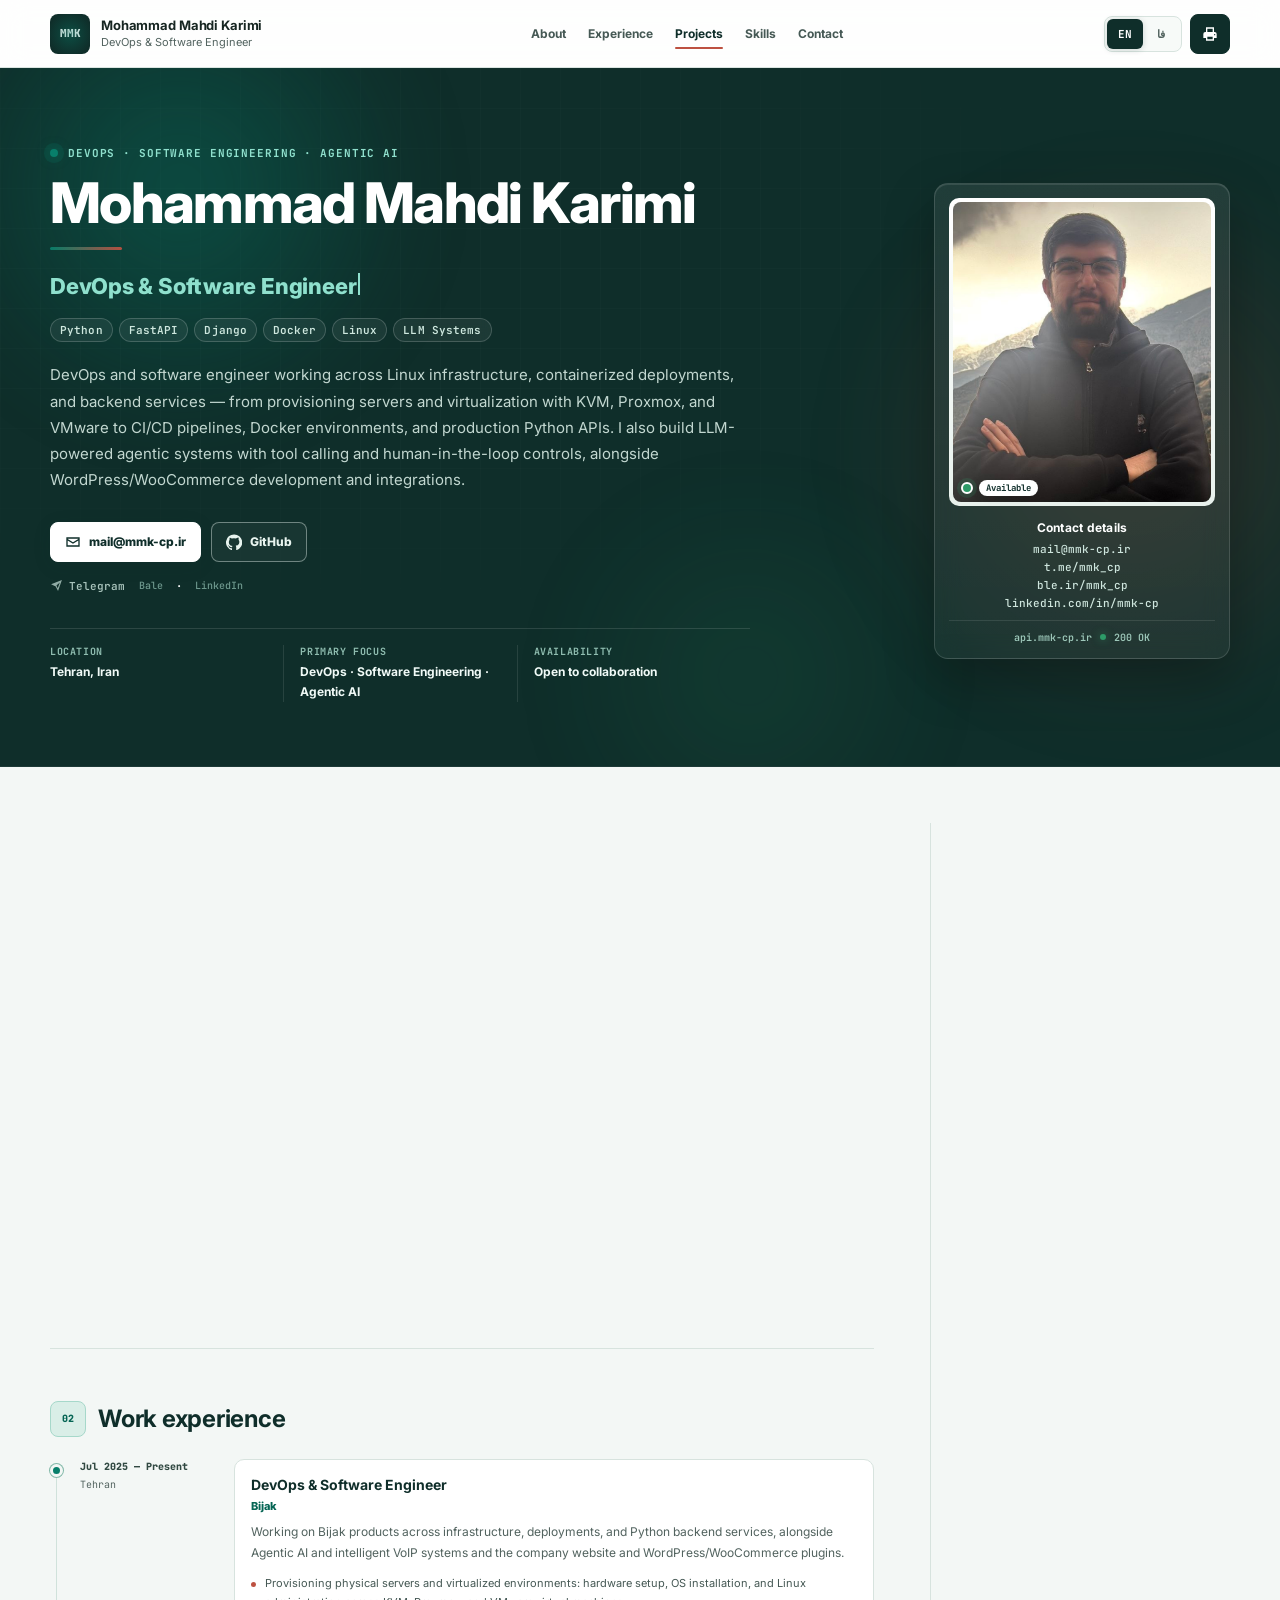
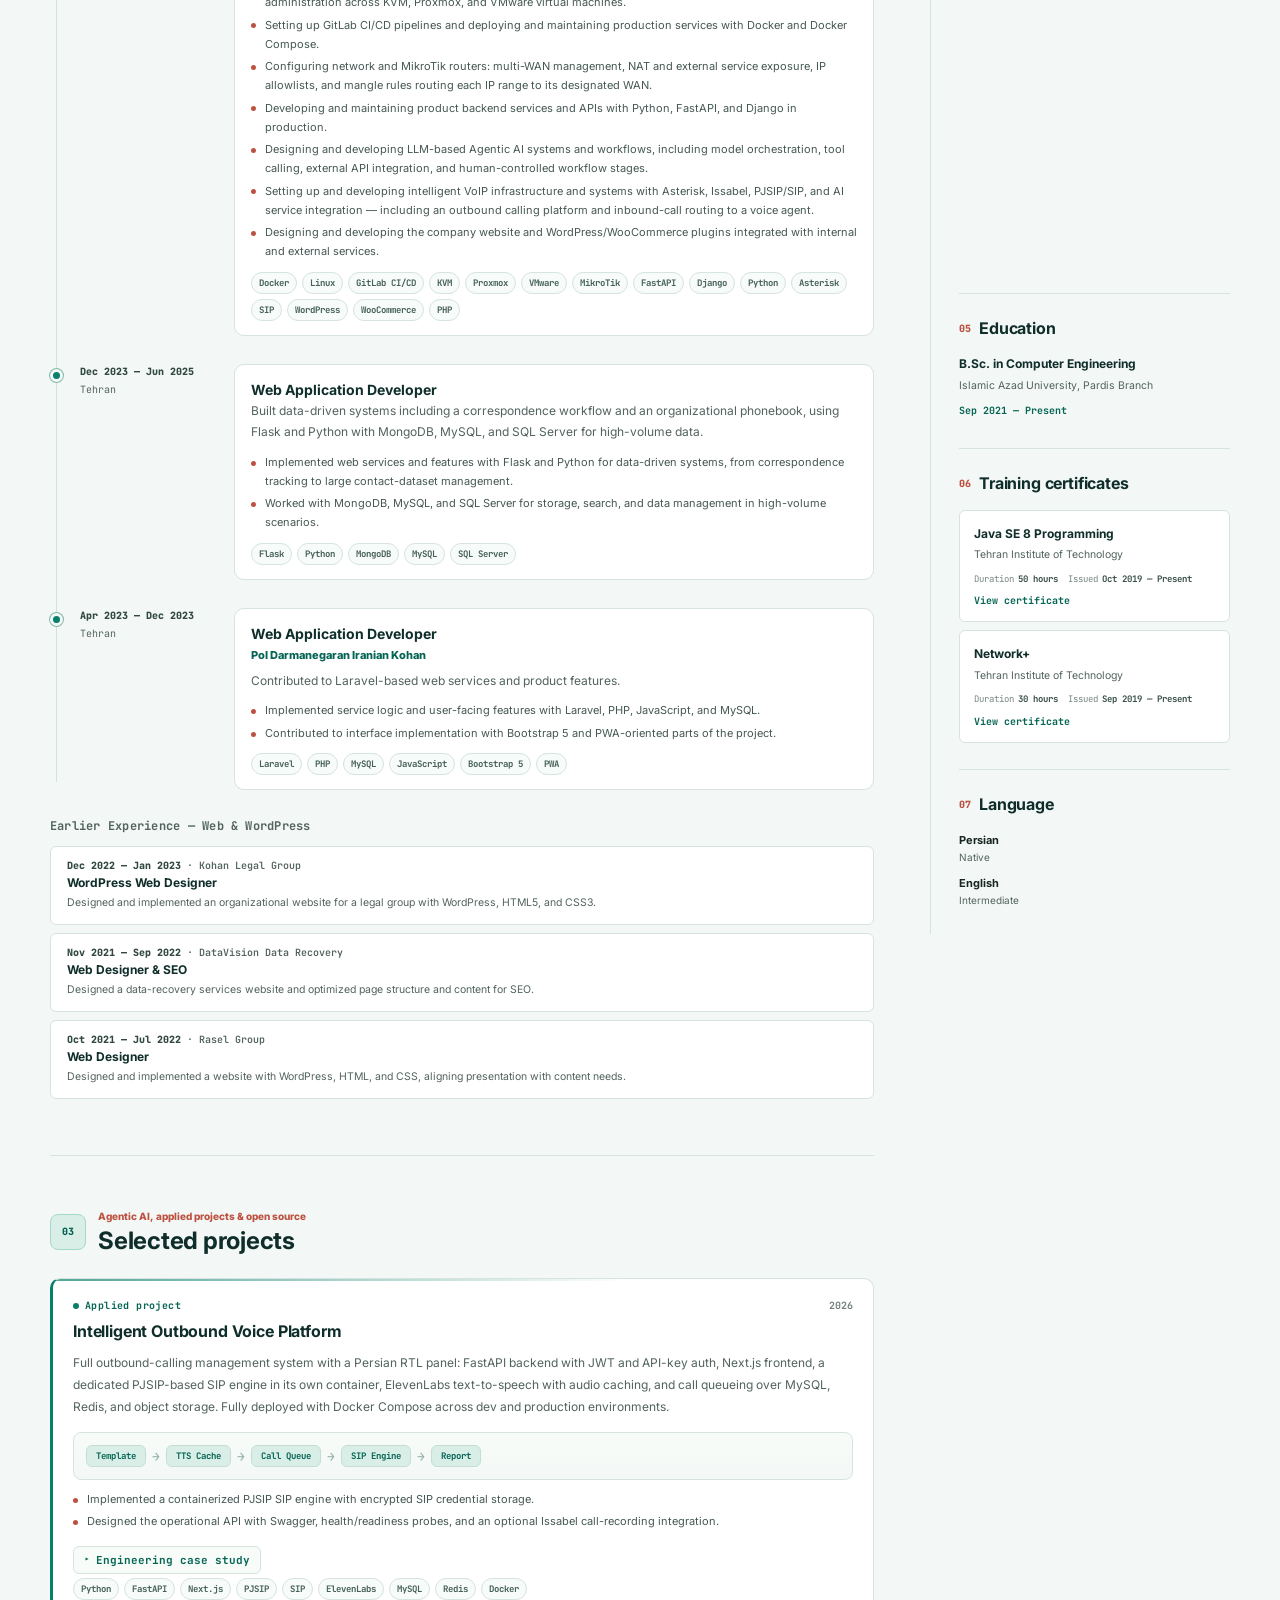
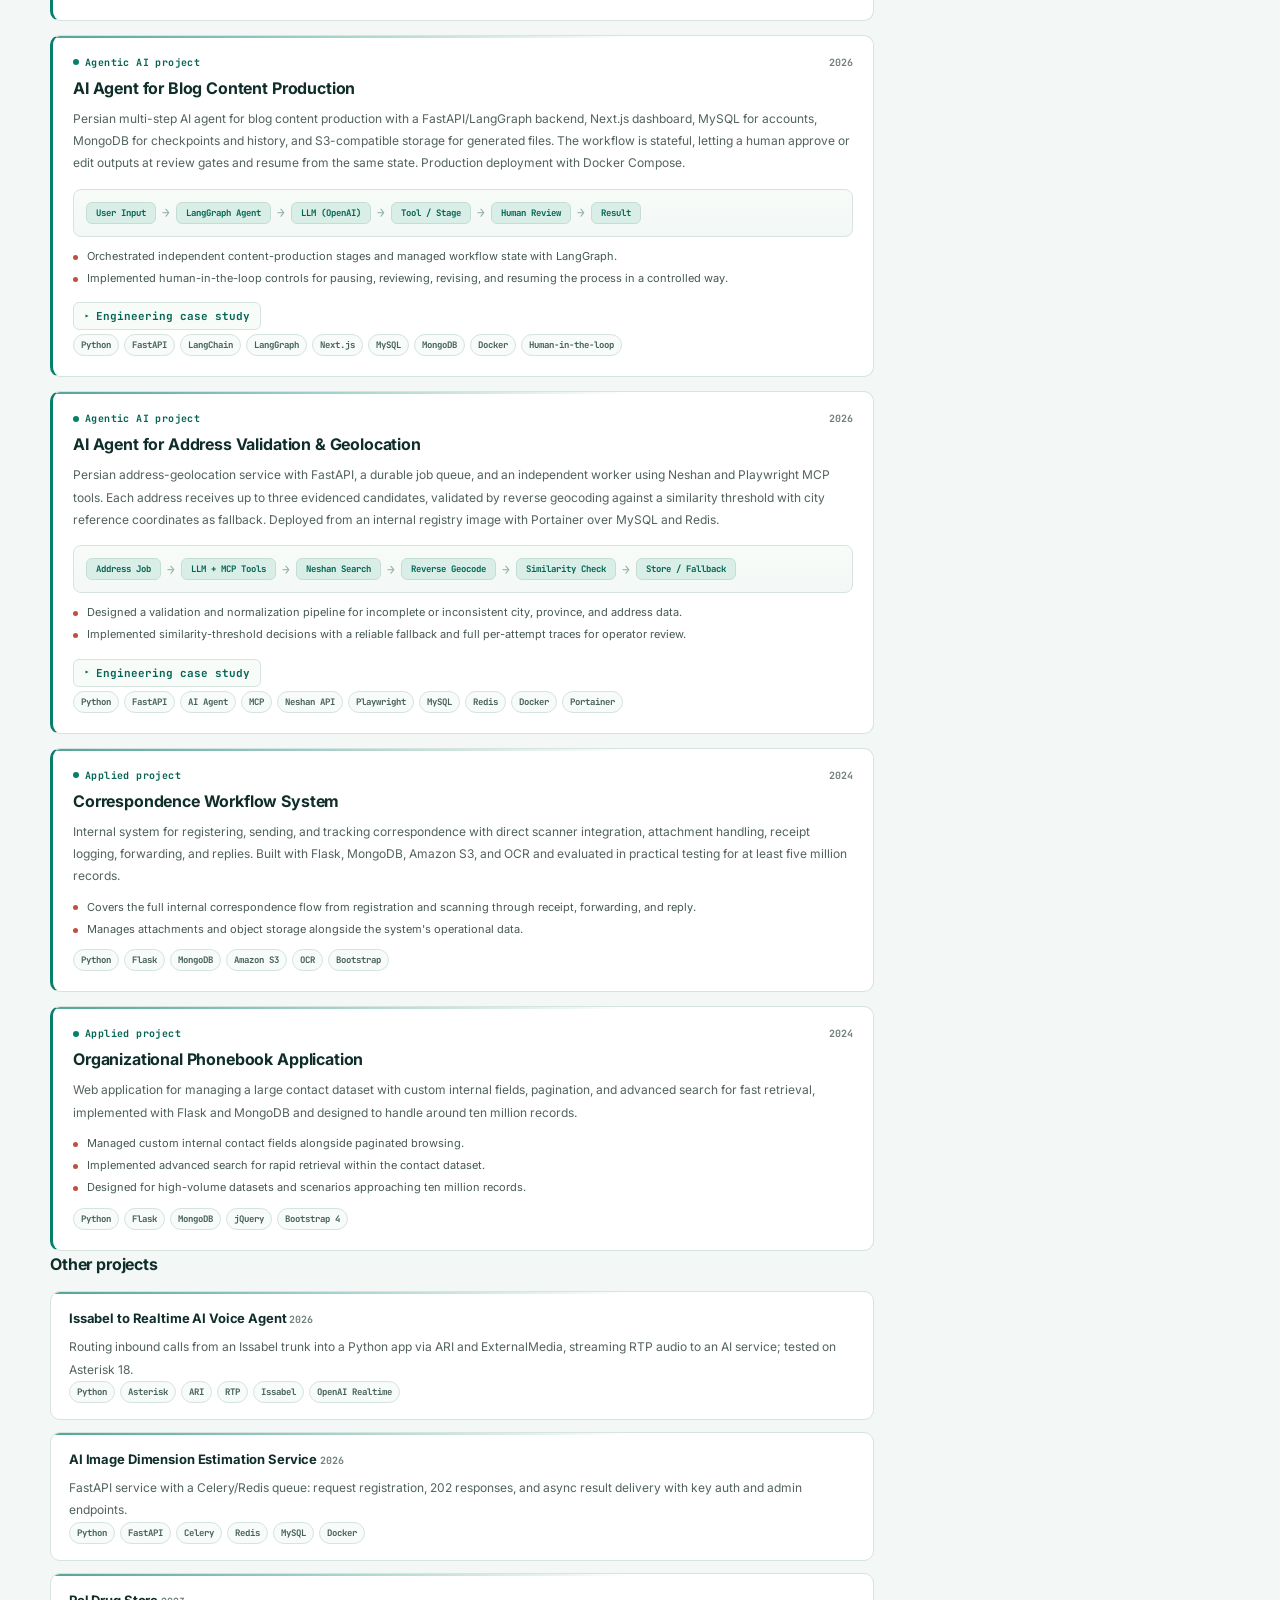
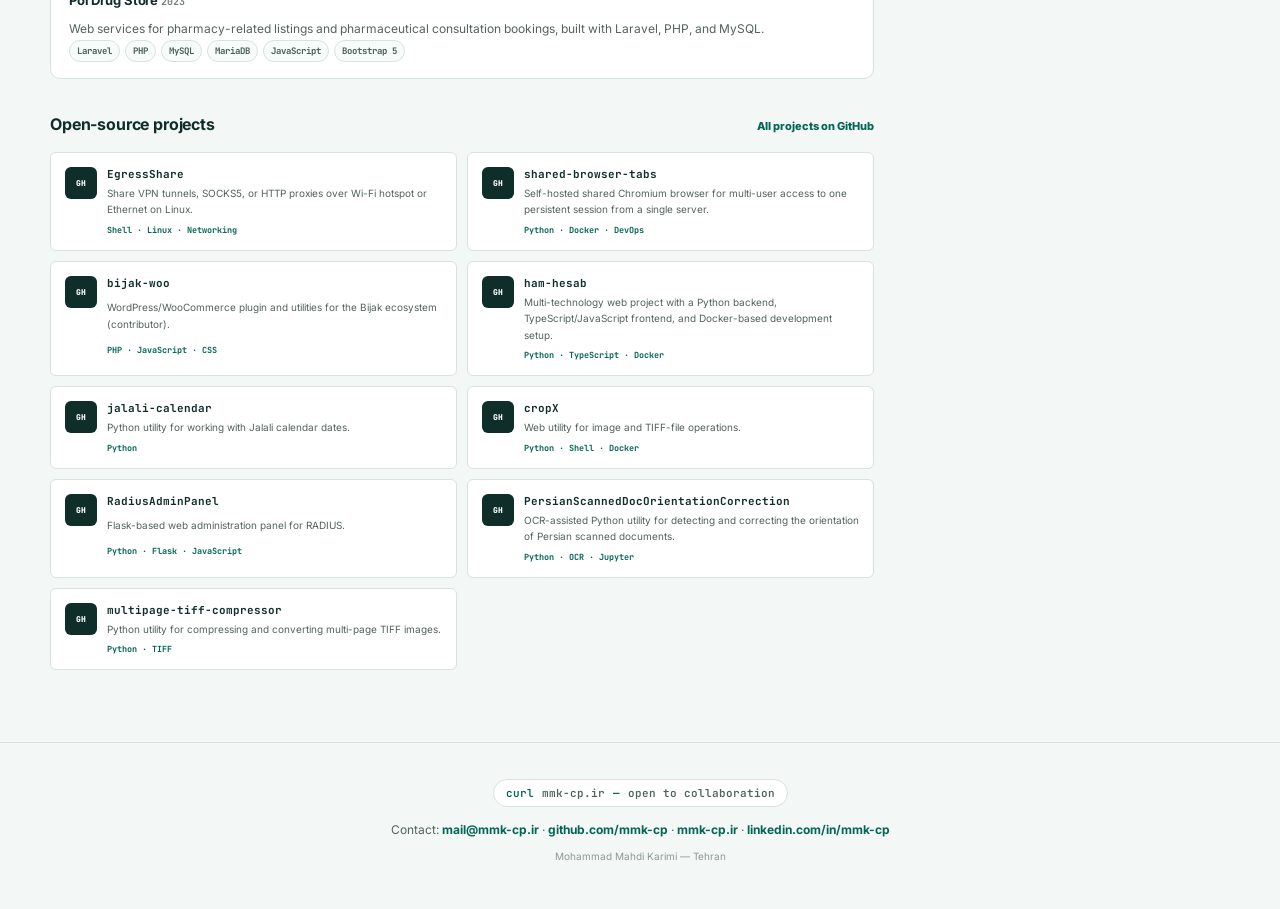
==== commit c10b54a0: "new version" ====
--- a/index.html
+++ b/index.html
@@ -132,7 +132,7 @@
           <div class="hero-techline" dir="ltr" aria-label="Core stack">
             <span>Python</span><span>FastAPI</span><span>Django</span><span>Docker</span><span>Linux</span><span>LLM Systems</span>
           </div>
-          <p class="hero-summary" id="heroSummary">DevOps and software engineer working across Linux infrastructure, containerized deployments, and backend services — from physical and software setup of servers and virtualization with KVM, Proxmox, and VMware to CI/CD pipelines, Docker environments, and production Python APIs. I also build LLM-powered agentic systems with tool calling and human-in-the-loop controls, alongside WordPress/WooCommerce development and integrations.</p>
+          <p class="hero-summary" id="heroSummary">DevOps and software engineer working across Linux infrastructure, containerized deployments, and backend services — from provisioning servers and virtualization with KVM, Proxmox, and VMware to CI/CD pipelines, Docker environments, and production Python APIs. I also build LLM-powered agentic systems with tool calling and human-in-the-loop controls, alongside WordPress/WooCommerce development and integrations.</p>
           <div class="hero-actions hero-actions-primary">
             <a class="button button-light" href="mailto:mail@mmk-cp.ir">
               <svg viewBox="0 0 24 24" aria-hidden="true"><path d="M2 5h20v14H2V5Zm2 2v.5l8 5 8-5V7H4Zm16 10V9.8l-8 5-8-5V17h16Z"/></svg>
@@ -198,7 +198,7 @@
             <span class="section-index">01</span>
             <h2 id="about-title" data-i18n="aboutTitle">About me</h2>
           </div>
-          <p class="lead" id="aboutText">DevOps and software engineer with experience in physical and software setup of servers, virtualization with KVM, Proxmox, and VMware, and Linux environment management. I set up CI/CD pipelines with GitLab and deploy and maintain production services with Docker and Docker Compose, with foundational familiarity with Kubernetes. Alongside infrastructure, I develop backend services and REST APIs in Python — FastAPI, Django, and Flask — and PHP/Laravel, and implement Agentic AI systems with OpenAI, LangChain, and LangGraph, including tool calling and human-in-the-loop controls.</p>
+          <p class="lead" id="aboutText">DevOps and software engineer with experience in provisioning physical servers and virtualized environments — hardware setup, OS installation, and virtualization with KVM, Proxmox, and VMware — plus Linux administration. I set up GitLab CI/CD pipelines and deploy and maintain production services with Docker and Docker Compose. Alongside infrastructure, I develop backend services and REST APIs in Python — FastAPI, Django, and Flask — and PHP/Laravel, and implement Agentic AI systems with OpenAI, LangChain, and LangGraph, including tool calling and human-in-the-loop controls.</p>
           <div class="strength-grid" id="strengthGrid"><article><span class="mini-icon" aria-hidden="true">OPS</span><h3>Infrastructure &amp; DevOps</h3><p>Server setup, virtualization with KVM/Proxmox/VMware, CI/CD pipelines, Docker deployments, and Linux administration, plus Asterisk, Issabel, and SIP-based VoIP.</p></article><article><span class="mini-icon" aria-hidden="true">API</span><h3>Software Engineering &amp; APIs</h3><p>Designing business logic, web services, and REST APIs with Python (FastAPI, Django, Flask) and PHP/Laravel.</p></article><article><span class="mini-icon" aria-hidden="true">DATA</span><h3>Data &amp; Storage</h3><p>Working with PostgreSQL, MySQL/MariaDB, MongoDB, SQL Server, and Redis; file handling with Amazon S3 and object storage.</p></article><article><span class="mini-icon" aria-hidden="true">WP</span><h3>WordPress &amp; WooCommerce</h3><p>Designing sites and developing WordPress/WooCommerce plugins; customizing user experience and integrating with internal services.</p></article></div>
         </section>
 
@@ -210,7 +210,7 @@
               <h2 id="experience-title" data-i18n="experienceTitle">Work experience</h2>
             </div>
           </div>
-          <div class="timeline" id="experienceTimeline"><article class="timeline-item"><div class="timeline-marker" aria-hidden="true"></div><div class="timeline-meta"><time datetime="2025-07">Jul 2025 — Present</time><span>Tehran</span></div><div class="timeline-body"><h3>DevOps &amp; Software Engineer</h3><p class="company"><a href="https://bijak.ir/" target="_blank" rel="noopener noreferrer">Bijak</a></p><p>Working on Bijak products across infrastructure, deployments, and Python backend services, alongside Agentic AI and intelligent VoIP systems and the company website and WordPress/WooCommerce plugins.</p><ul class="achievement-list"><li>Physical and software setup of servers and Linux environment management; working with KVM, Proxmox, and VMware virtual machines.</li><li>Setting up GitLab CI/CD pipelines and deploying and maintaining production services with Docker and Docker Compose; foundational familiarity with Kubernetes.</li><li>Developing and maintaining product backend services and APIs with Python, FastAPI, and Django in production.</li><li>Designing and developing LLM-based Agentic AI systems and workflows, including model orchestration, tool calling, external API integration, and human-controlled workflow stages.</li><li>Setting up and developing intelligent VoIP infrastructure and systems with Asterisk, Issabel, PJSIP/SIP, and AI service integration — including an outbound calling platform and inbound-call routing to a voice agent.</li><li>Designing and developing the company website and WordPress/WooCommerce plugins integrated with internal and external services.</li></ul><div class="tags"><span>Docker</span><span>Linux</span><span>GitLab CI/CD</span><span>KVM</span><span>Proxmox</span><span>VMware</span><span>FastAPI</span><span>Django</span><span>Python</span><span>Asterisk</span><span>SIP</span><span>WordPress</span><span>WooCommerce</span><span>PHP</span></div></div></article><article class="timeline-item"><div class="timeline-marker" aria-hidden="true"></div><div class="timeline-meta"><time datetime="2023-12">Dec 2023 — Jun 2025</time><span>Tehran</span></div><div class="timeline-body"><h3>Web Application Developer</h3><p>Built data-driven systems including a correspondence workflow and an organizational phonebook, using Flask and Python with MongoDB, MySQL, and SQL Server for high-volume data.</p><ul class="achievement-list"><li>Implemented web services and features with Flask and Python for data-driven systems, from correspondence tracking to large contact-dataset management.</li><li>Worked with MongoDB, MySQL, and SQL Server for storage, search, and data management in high-volume scenarios.</li></ul><div class="tags"><span>Flask</span><span>Python</span><span>MongoDB</span><span>MySQL</span><span>SQL Server</span></div></div></article><article class="timeline-item"><div class="timeline-marker" aria-hidden="true"></div><div class="timeline-meta"><time datetime="2023-04">Apr 2023 — Dec 2023</time><span>Tehran</span></div><div class="timeline-body"><h3>Web Application Developer</h3><p class="company">Pol Darmanegaran Iranian Kohan</p><p>Contributed to Laravel-based web services and product features.</p><ul class="achievement-list"><li>Implemented service logic and user-facing features with Laravel, PHP, JavaScript, and MySQL.</li><li>Contributed to interface implementation with Bootstrap 5 and PWA-oriented parts of the project.</li></ul><div class="tags"><span>Laravel</span><span>PHP</span><span>MySQL</span><span>JavaScript</span><span>Bootstrap 5</span><span>PWA</span></div></div></article></div>
+          <div class="timeline" id="experienceTimeline"><article class="timeline-item"><div class="timeline-marker" aria-hidden="true"></div><div class="timeline-meta"><time datetime="2025-07">Jul 2025 — Present</time><span>Tehran</span></div><div class="timeline-body"><h3>DevOps &amp; Software Engineer</h3><p class="company"><a href="https://bijak.ir/" target="_blank" rel="noopener noreferrer">Bijak</a></p><p>Working on Bijak products across infrastructure, deployments, and Python backend services, alongside Agentic AI and intelligent VoIP systems and the company website and WordPress/WooCommerce plugins.</p><ul class="achievement-list"><li>Provisioning physical servers and virtualized environments: hardware setup, OS installation, and Linux administration across KVM, Proxmox, and VMware virtual machines.</li><li>Setting up GitLab CI/CD pipelines and deploying and maintaining production services with Docker and Docker Compose.</li><li>Configuring network and MikroTik routers: multi-WAN management, NAT and external service exposure, IP allowlists, and mangle rules routing each IP range to its designated WAN.</li><li>Developing and maintaining product backend services and APIs with Python, FastAPI, and Django in production.</li><li>Designing and developing LLM-based Agentic AI systems and workflows, including model orchestration, tool calling, external API integration, and human-controlled workflow stages.</li><li>Setting up and developing intelligent VoIP infrastructure and systems with Asterisk, Issabel, PJSIP/SIP, and AI service integration — including an outbound calling platform and inbound-call routing to a voice agent.</li><li>Designing and developing the company website and WordPress/WooCommerce plugins integrated with internal and external services.</li></ul><div class="tags"><span>Docker</span><span>Linux</span><span>GitLab CI/CD</span><span>KVM</span><span>Proxmox</span><span>VMware</span><span>MikroTik</span><span>FastAPI</span><span>Django</span><span>Python</span><span>Asterisk</span><span>SIP</span><span>WordPress</span><span>WooCommerce</span><span>PHP</span></div></div></article><article class="timeline-item"><div class="timeline-marker" aria-hidden="true"></div><div class="timeline-meta"><time datetime="2023-12">Dec 2023 — Jun 2025</time><span>Tehran</span></div><div class="timeline-body"><h3>Web Application Developer</h3><p>Built data-driven systems including a correspondence workflow and an organizational phonebook, using Flask and Python with MongoDB, MySQL, and SQL Server for high-volume data.</p><ul class="achievement-list"><li>Implemented web services and features with Flask and Python for data-driven systems, from correspondence tracking to large contact-dataset management.</li><li>Worked with MongoDB, MySQL, and SQL Server for storage, search, and data management in high-volume scenarios.</li></ul><div class="tags"><span>Flask</span><span>Python</span><span>MongoDB</span><span>MySQL</span><span>SQL Server</span></div></div></article><article class="timeline-item"><div class="timeline-marker" aria-hidden="true"></div><div class="timeline-meta"><time datetime="2023-04">Apr 2023 — Dec 2023</time><span>Tehran</span></div><div class="timeline-body"><h3>Web Application Developer</h3><p class="company">Pol Darmanegaran Iranian Kohan</p><p>Contributed to Laravel-based web services and product features.</p><ul class="achievement-list"><li>Implemented service logic and user-facing features with Laravel, PHP, JavaScript, and MySQL.</li><li>Contributed to interface implementation with Bootstrap 5 and PWA-oriented parts of the project.</li></ul><div class="tags"><span>Laravel</span><span>PHP</span><span>MySQL</span><span>JavaScript</span><span>Bootstrap 5</span><span>PWA</span></div></div></article></div>
           <div class="earlier-experience" id="earlierExperience"><h3 class="earlier-heading">Earlier Experience — Web &amp; WordPress</h3><div class="earlier-grid"><article class="earlier-card"><div class="earlier-meta"><time datetime="2022-12">Dec 2022 — Jan 2023</time> · <span>Kohan Legal Group</span></div><h3>WordPress Web Designer</h3><p>Designed and implemented an organizational website for a legal group with WordPress, HTML5, and CSS3.</p></article><article class="earlier-card"><div class="earlier-meta"><time datetime="2021-11">Nov 2021 — Sep 2022</time> · <span>DataVision Data Recovery</span></div><h3>Web Designer &amp; SEO</h3><p>Designed a data-recovery services website and optimized page structure and content for SEO.</p></article><article class="earlier-card"><div class="earlier-meta"><time datetime="2021-10">Oct 2021 — Jul 2022</time> · <span>Rasel Group</span></div><h3>Web Designer</h3><p>Designed and implemented a website with WordPress, HTML, and CSS, aligning presentation with content needs.</p></article></div></div>
         </section>
 
@@ -223,8 +223,8 @@
               <h2 id="projects-title" data-i18n="projectsTitle">Selected projects</h2>
             </div>
           </div>
-          <div class="featured-projects" id="featuredProjects"><article class="project-card project-card-featured"><div class="project-topline"><span class="project-type">Applied project</span><span class="project-year">2026</span></div><h3>Intelligent Outbound Voice Platform</h3><p>Full outbound-calling management system with a Persian RTL panel: FastAPI backend with JWT and API-key auth, Next.js frontend, a dedicated PJSIP-based SIP engine in its own container, ElevenLabs text-to-speech with audio caching, and call queueing over MySQL, Redis, and object storage. Fully deployed with Docker Compose across dev and production environments.</p><div class="agent-flow" dir="ltr" aria-label="Agent workflow"><span class="flow-step">Template</span><span class="flow-arrow" aria-hidden="true">→</span><span class="flow-step">TTS Cache</span><span class="flow-arrow" aria-hidden="true">→</span><span class="flow-step">Call Queue</span><span class="flow-arrow" aria-hidden="true">→</span><span class="flow-step">SIP Engine</span><span class="flow-arrow" aria-hidden="true">→</span><span class="flow-step">Report</span></div><ul class="project-points"><li>Implemented a containerized PJSIP SIP engine with encrypted SIP credential storage.</li><li>Designed the operational API with Swagger, health/readiness probes, and an optional Issabel call-recording integration.</li></ul><details class="case-study"><summary>Engineering case study</summary><div class="case-body"><div class="case-row"><strong>Problem</strong><p>Outbound calling needed unified template building, voice preparation, line selection, and reporting — with SIP and voice-service credentials kept out of code and repos.</p></div><div class="case-row"><strong>Architecture / Approach</strong><p>A multi-service Docker Compose architecture was chosen: backend, frontend, SIP engine, database, and object storage separated. Credentials are registered from the panel and stored encrypted.</p></div><div class="case-row"><strong>Engineering decisions</strong><p>The SIP engine runs as an independent containerized service to keep call lifecycle separate from the API; caching repeated voice segments reduces TTS cost.</p></div><div class="case-row"><strong>Stack</strong><p dir="ltr">Python · FastAPI · Next.js · PJSIP · ElevenLabs · MySQL · Redis · Docker</p></div></div></details><div class="tags"><span>Python</span><span>FastAPI</span><span>Next.js</span><span>PJSIP</span><span>SIP</span><span>ElevenLabs</span><span>MySQL</span><span>Redis</span><span>Docker</span></div></article><article class="project-card project-card-featured"><div class="project-topline"><span class="project-type">Agentic AI project</span><span class="project-year">2026</span></div><h3>AI Agent for Blog Content Production</h3><p>Persian multi-step AI agent for blog content production with a FastAPI/LangGraph backend, Next.js dashboard, MySQL for accounts, MongoDB for checkpoints and history, and S3-compatible storage for generated files. The workflow is stateful, letting a human approve or edit outputs at review gates and resume from the same state. Production deployment with Docker Compose.</p><div class="agent-flow" dir="ltr" aria-label="Agent workflow"><span class="flow-step">User Input</span><span class="flow-arrow" aria-hidden="true">→</span><span class="flow-step">LangGraph Agent</span><span class="flow-arrow" aria-hidden="true">→</span><span class="flow-step">LLM (OpenAI)</span><span class="flow-arrow" aria-hidden="true">→</span><span class="flow-step">Tool / Stage</span><span class="flow-arrow" aria-hidden="true">→</span><span class="flow-step">Human Review</span><span class="flow-arrow" aria-hidden="true">→</span><span class="flow-step">Result</span></div><ul class="project-points"><li>Orchestrated independent content-production stages and managed workflow state with LangGraph.</li><li>Implemented human-in-the-loop controls for pausing, reviewing, revising, and resuming the process in a controlled way.</li></ul><details class="case-study"><summary>Engineering case study</summary><div class="case-body"><div class="case-row"><strong>Problem</strong><p>Blog content production spans several dependent stages, and each stage output needs review before continuing; without human oversight, an early-stage error would invalidate the entire chain.</p></div><div class="case-row"><strong>Architecture / Approach</strong><p>Each stage was implemented as an independent node in a LangGraph graph, with full workflow state persisted. At review gates execution pauses and resumes from the same state after the user approves or edits.</p></div><div class="case-row"><strong>Engineering decisions</strong><p>LangGraph was chosen for orchestration and state management to keep resumable execution and stage branching simple; LangChain abstracts LLM invocation.</p></div><div class="case-row"><strong>Stack</strong><p dir="ltr">Python · FastAPI · LangChain · LangGraph · Next.js · MySQL · MongoDB · Docker</p></div></div></details><div class="tags"><span>Python</span><span>FastAPI</span><span>LangChain</span><span>LangGraph</span><span>Next.js</span><span>MySQL</span><span>MongoDB</span><span>Docker</span><span>Human-in-the-loop</span></div></article><article class="project-card project-card-featured"><div class="project-topline"><span class="project-type">Agentic AI project</span><span class="project-year">2026</span></div><h3>AI Agent for Address Validation &amp; Geolocation</h3><p>Persian address-geolocation service with FastAPI, a durable job queue, and an independent worker using Neshan and Playwright MCP tools. Each address yields up to three evidenced candidates; operator selection or manual pin correction is recorded separately without overwriting the agent result. Validation uses reverse geocoding with a similarity threshold, falling back to city reference coordinates below threshold. Backed by MySQL and Redis, published via an internal registry image, and deployed with Portainer; readiness is gated by health probes and a live model check.</p><div class="agent-flow" dir="ltr" aria-label="Agent workflow"><span class="flow-step">Address Job</span><span class="flow-arrow" aria-hidden="true">→</span><span class="flow-step">LLM + MCP Tools</span><span class="flow-arrow" aria-hidden="true">→</span><span class="flow-step">Neshan Search</span><span class="flow-arrow" aria-hidden="true">→</span><span class="flow-step">Reverse Geocode</span><span class="flow-arrow" aria-hidden="true">→</span><span class="flow-step">Similarity Check</span><span class="flow-arrow" aria-hidden="true">→</span><span class="flow-step">Store / Fallback</span></div><ul class="project-points"><li>Designed a validation and normalization pipeline for incomplete or inconsistent city, province, and address data.</li><li>Implemented similarity-threshold decisions with a reliable fallback and full per-attempt traces for operator review.</li></ul><details class="case-study"><summary>Engineering case study</summary><div class="case-body"><div class="case-row"><strong>Problem</strong><p>At order time, addresses are often incomplete or inconsistent, and incorrect geocoding can disrupt logistics.</p></div><div class="case-row"><strong>Architecture / Approach</strong><p>Each address becomes an independent job in a durable queue; the worker retrieves candidate coordinates via MCP tools and verifies them with reverse geocoding. Every attempt is stored with evidence and screenshots in a trace.</p></div><div class="case-row"><strong>Engineering decisions</strong><p>The final decision uses a similarity threshold against the reverse-geocoded address; operator selection never overwrites the agent result so accuracy can be evaluated in the pilot.</p></div><div class="case-row"><strong>Stack</strong><p dir="ltr">Python · FastAPI · MCP · Neshan API · Playwright · MySQL · Redis · Docker · Portainer</p></div></div></details><div class="tags"><span>Python</span><span>FastAPI</span><span>AI Agent</span><span>MCP</span><span>Neshan API</span><span>Playwright</span><span>MySQL</span><span>Redis</span><span>Docker</span><span>Portainer</span></div></article><article class="project-card project-card-featured"><div class="project-topline"><span class="project-type">Applied project</span><span class="project-year">2024</span></div><h3>Correspondence Workflow System</h3><p>Internal system for registering, sending, and tracking correspondence with direct scanner integration, attachment handling, receipt logging, forwarding, and replies. Built with Flask, MongoDB, Amazon S3, and OCR and evaluated in practical testing for at least five million records.</p><ul class="project-points"><li>Covers the full internal correspondence flow from registration and scanning through receipt, forwarding, and reply.</li><li>Manages attachments and object storage alongside the system's operational data.</li></ul><div class="tags"><span>Python</span><span>Flask</span><span>MongoDB</span><span>Amazon S3</span><span>OCR</span><span>Bootstrap</span></div></article><article class="project-card project-card-featured"><div class="project-topline"><span class="project-type">Applied project</span><span class="project-year">2024</span></div><h3>Organizational Phonebook Application</h3><p>Web application for managing a large contact dataset with custom internal fields, pagination, and advanced search for fast retrieval, implemented with Flask and MongoDB and suited to scenarios of around ten million records.</p><ul class="project-points"><li>Managed custom internal contact fields alongside paginated browsing.</li><li>Implemented advanced search for rapid retrieval within the contact dataset.</li><li>Designed for high-volume datasets and scenarios approaching ten million records.</li></ul><div class="tags"><span>Python</span><span>Flask</span><span>MongoDB</span><span>jQuery</span><span>Bootstrap 4</span></div></article></div>
-          <div id="secondaryProjects"><h3 class="subsection-title secondary-title">Other projects</h3><div class="secondary-grid"><article class="project-card project-card-secondary"><h3>Issabel to Realtime AI Voice Agent</h3><p>Routing inbound calls from an Issabel trunk into a Python app via ARI and ExternalMedia, streaming RTP audio to an AI service; tested on Asterisk 18.</p><div class="tags"><span>Python</span><span>Asterisk</span><span>ARI</span><span>RTP</span><span>Issabel</span><span>OpenAI Realtime</span></div></article><article class="project-card project-card-secondary"><h3>AI Image Dimension Estimation Service</h3><p>FastAPI service with a Celery/Redis queue: request registration, 202 responses, and async result delivery with key auth and admin endpoints.</p><div class="tags"><span>Python</span><span>FastAPI</span><span>Celery</span><span>Redis</span><span>MySQL</span><span>Docker</span></div></article><article class="project-card project-card-secondary"><h3>Pol Drug Store</h3><p>Web services for pharmacy-related listings and pharmaceutical consultation bookings, built with Laravel, PHP, and MySQL.</p><div class="tags"><span>Laravel</span><span>PHP</span><span>MySQL</span><span>MariaDB</span><span>JavaScript</span><span>Bootstrap 5</span></div></article></div></div>
+          <div class="featured-projects" id="featuredProjects"><article class="project-card project-card-featured"><div class="project-topline"><span class="project-type">Applied project</span><span class="project-year">2026</span></div><h3>Intelligent Outbound Voice Platform</h3><p>Full outbound-calling management system with a Persian RTL panel: FastAPI backend with JWT and API-key auth, Next.js frontend, a dedicated PJSIP-based SIP engine in its own container, ElevenLabs text-to-speech with audio caching, and call queueing over MySQL, Redis, and object storage. Fully deployed with Docker Compose across dev and production environments.</p><div class="agent-flow" dir="ltr" aria-label="Agent workflow"><span class="flow-step">Template</span><span class="flow-arrow" aria-hidden="true">→</span><span class="flow-step">TTS Cache</span><span class="flow-arrow" aria-hidden="true">→</span><span class="flow-step">Call Queue</span><span class="flow-arrow" aria-hidden="true">→</span><span class="flow-step">SIP Engine</span><span class="flow-arrow" aria-hidden="true">→</span><span class="flow-step">Report</span></div><ul class="project-points"><li>Implemented a containerized PJSIP SIP engine with encrypted SIP credential storage.</li><li>Designed the operational API with Swagger, health/readiness probes, and an optional Issabel call-recording integration.</li></ul><details class="case-study"><summary>Engineering case study</summary><div class="case-body"><div class="case-row"><strong>Problem</strong><p>Outbound calling needed unified template building, voice preparation, line selection, and reporting — with SIP and voice-service credentials kept out of code and repos.</p></div><div class="case-row"><strong>Architecture / Approach</strong><p>A multi-service Docker Compose architecture was chosen: backend, frontend, SIP engine, database, and object storage separated. Credentials are registered from the panel and stored encrypted.</p></div><div class="case-row"><strong>Engineering decisions</strong><p>The SIP engine runs as an independent containerized service to keep call lifecycle separate from the API; caching repeated voice segments reduces TTS cost.</p></div><div class="case-row"><strong>Stack</strong><p dir="ltr">Python · FastAPI · Next.js · PJSIP · ElevenLabs · MySQL · Redis · Docker</p></div></div></details><div class="tags"><span>Python</span><span>FastAPI</span><span>Next.js</span><span>PJSIP</span><span>SIP</span><span>ElevenLabs</span><span>MySQL</span><span>Redis</span><span>Docker</span></div></article><article class="project-card project-card-featured"><div class="project-topline"><span class="project-type">Agentic AI project</span><span class="project-year">2026</span></div><h3>AI Agent for Blog Content Production</h3><p>Persian multi-step AI agent for blog content production with a FastAPI/LangGraph backend, Next.js dashboard, MySQL for accounts, MongoDB for checkpoints and history, and S3-compatible storage for generated files. The workflow is stateful, letting a human approve or edit outputs at review gates and resume from the same state. Production deployment with Docker Compose.</p><div class="agent-flow" dir="ltr" aria-label="Agent workflow"><span class="flow-step">User Input</span><span class="flow-arrow" aria-hidden="true">→</span><span class="flow-step">LangGraph Agent</span><span class="flow-arrow" aria-hidden="true">→</span><span class="flow-step">LLM (OpenAI)</span><span class="flow-arrow" aria-hidden="true">→</span><span class="flow-step">Tool / Stage</span><span class="flow-arrow" aria-hidden="true">→</span><span class="flow-step">Human Review</span><span class="flow-arrow" aria-hidden="true">→</span><span class="flow-step">Result</span></div><ul class="project-points"><li>Orchestrated independent content-production stages and managed workflow state with LangGraph.</li><li>Implemented human-in-the-loop controls for pausing, reviewing, revising, and resuming the process in a controlled way.</li></ul><details class="case-study"><summary>Engineering case study</summary><div class="case-body"><div class="case-row"><strong>Problem</strong><p>Blog content production spans several dependent stages, and each stage output needs review before continuing; without human oversight, an early-stage error would invalidate the entire chain.</p></div><div class="case-row"><strong>Architecture / Approach</strong><p>Each stage was implemented as an independent node in a LangGraph graph, with full workflow state persisted. At review gates execution pauses and resumes from the same state after the user approves or edits.</p></div><div class="case-row"><strong>Engineering decisions</strong><p>LangGraph was chosen for orchestration and state management to keep resumable execution and stage branching simple; LangChain abstracts LLM invocation.</p></div><div class="case-row"><strong>Stack</strong><p dir="ltr">Python · FastAPI · LangChain · LangGraph · Next.js · MySQL · MongoDB · Docker</p></div></div></details><div class="tags"><span>Python</span><span>FastAPI</span><span>LangChain</span><span>LangGraph</span><span>Next.js</span><span>MySQL</span><span>MongoDB</span><span>Docker</span><span>Human-in-the-loop</span></div></article><article class="project-card project-card-featured"><div class="project-topline"><span class="project-type">Agentic AI project</span><span class="project-year">2026</span></div><h3>AI Agent for Address Validation &amp; Geolocation</h3><p>Persian address-geolocation service with FastAPI, a durable job queue, and an independent worker using Neshan and Playwright MCP tools. Each address receives up to three evidenced candidates, validated by reverse geocoding against a similarity threshold with city reference coordinates as fallback. Deployed from an internal registry image with Portainer over MySQL and Redis.</p><div class="agent-flow" dir="ltr" aria-label="Agent workflow"><span class="flow-step">Address Job</span><span class="flow-arrow" aria-hidden="true">→</span><span class="flow-step">LLM + MCP Tools</span><span class="flow-arrow" aria-hidden="true">→</span><span class="flow-step">Neshan Search</span><span class="flow-arrow" aria-hidden="true">→</span><span class="flow-step">Reverse Geocode</span><span class="flow-arrow" aria-hidden="true">→</span><span class="flow-step">Similarity Check</span><span class="flow-arrow" aria-hidden="true">→</span><span class="flow-step">Store / Fallback</span></div><ul class="project-points"><li>Designed a validation and normalization pipeline for incomplete or inconsistent city, province, and address data.</li><li>Implemented similarity-threshold decisions with a reliable fallback and full per-attempt traces for operator review.</li></ul><details class="case-study"><summary>Engineering case study</summary><div class="case-body"><div class="case-row"><strong>Problem</strong><p>At order time, addresses are often incomplete or inconsistent, and incorrect geocoding can disrupt logistics.</p></div><div class="case-row"><strong>Architecture / Approach</strong><p>Each address becomes an independent job in a durable queue; the worker retrieves candidate coordinates via MCP tools and verifies them with reverse geocoding. Every attempt is stored with evidence and screenshots in a trace.</p></div><div class="case-row"><strong>Engineering decisions</strong><p>The final decision uses a similarity threshold against the reverse-geocoded address; operator selection never overwrites the agent result so accuracy can be evaluated in the pilot.</p></div><div class="case-row"><strong>Stack</strong><p dir="ltr">Python · FastAPI · MCP · Neshan API · Playwright · MySQL · Redis · Docker · Portainer</p></div></div></details><div class="tags"><span>Python</span><span>FastAPI</span><span>AI Agent</span><span>MCP</span><span>Neshan API</span><span>Playwright</span><span>MySQL</span><span>Redis</span><span>Docker</span><span>Portainer</span></div></article><article class="project-card project-card-featured"><div class="project-topline"><span class="project-type">Applied project</span><span class="project-year">2024</span></div><h3>Correspondence Workflow System</h3><p>Internal system for registering, sending, and tracking correspondence with direct scanner integration, attachment handling, receipt logging, forwarding, and replies. Built with Flask, MongoDB, Amazon S3, and OCR and evaluated in practical testing for at least five million records.</p><ul class="project-points"><li>Covers the full internal correspondence flow from registration and scanning through receipt, forwarding, and reply.</li><li>Manages attachments and object storage alongside the system's operational data.</li></ul><div class="tags"><span>Python</span><span>Flask</span><span>MongoDB</span><span>Amazon S3</span><span>OCR</span><span>Bootstrap</span></div></article><article class="project-card project-card-featured"><div class="project-topline"><span class="project-type">Applied project</span><span class="project-year">2024</span></div><h3>Organizational Phonebook Application</h3><p>Web application for managing a large contact dataset with custom internal fields, pagination, and advanced search for fast retrieval, implemented with Flask and MongoDB and designed to handle around ten million records.</p><ul class="project-points"><li>Managed custom internal contact fields alongside paginated browsing.</li><li>Implemented advanced search for rapid retrieval within the contact dataset.</li><li>Designed for high-volume datasets and scenarios approaching ten million records.</li></ul><div class="tags"><span>Python</span><span>Flask</span><span>MongoDB</span><span>jQuery</span><span>Bootstrap 4</span></div></article></div>
+          <div id="secondaryProjects"><h3 class="subsection-title secondary-title">Other projects</h3><div class="secondary-grid"><article class="project-card project-card-secondary"><h3>Issabel to Realtime AI Voice Agent <span class="project-year">2026</span></h3><p>Routing inbound calls from an Issabel trunk into a Python app via ARI and ExternalMedia, streaming RTP audio to an AI service; tested on Asterisk 18.</p><div class="tags"><span>Python</span><span>Asterisk</span><span>ARI</span><span>RTP</span><span>Issabel</span><span>OpenAI Realtime</span></div></article><article class="project-card project-card-secondary"><h3>AI Image Dimension Estimation Service <span class="project-year">2026</span></h3><p>FastAPI service with a Celery/Redis queue: request registration, 202 responses, and async result delivery with key auth and admin endpoints.</p><div class="tags"><span>Python</span><span>FastAPI</span><span>Celery</span><span>Redis</span><span>MySQL</span><span>Docker</span></div></article><article class="project-card project-card-secondary"><h3>Pol Drug Store <span class="project-year">2023</span></h3><p>Web services for pharmacy-related listings and pharmaceutical consultation bookings, built with Laravel, PHP, and MySQL.</p><div class="tags"><span>Laravel</span><span>PHP</span><span>MySQL</span><span>MariaDB</span><span>JavaScript</span><span>Bootstrap 5</span></div></article></div></div>
           <div class="open-source-heading">
             <h3 class="subsection-title" data-i18n="openSourceTitle">Open-source projects</h3>
             <a class="github-link" href="https://github.com/mmk-cp" target="_blank" rel="noopener noreferrer" data-i18n="allGithubProjects">All projects on GitHub</a>
@@ -237,7 +237,7 @@
         <!-- SKILLS -->
         <section class="side-section reveal" id="skills" aria-labelledby="skills-title">
           <div class="side-heading"><span>04</span><h2 id="skills-title" data-i18n="skillsTitle">Technical capabilities</h2></div>
-          <div id="skillsContainer"><div class="skill-group"><h3>DevOps &amp; Infrastructure</h3><p class="skill-note">Server setup, virtualization, CI/CD pipelines, containerization, and Linux administration, plus VoIP.</p><div class="skill-list"><span>Linux</span><span>Docker</span><span>Docker Compose</span><span>CI/CD</span><span>GitLab CI/CD</span><span>Git</span><span>KVM</span><span>Proxmox</span><span>VMware</span><span>Kubernetes (familiar)</span><span>Nginx</span><span>Traefik</span><span>TLS / SSL</span><span>Object Storage</span><span>S3</span><span>Asterisk</span><span>Issabel</span><span>SIP / PJSIP</span></div></div><div class="skill-group"><h3>Software Engineering</h3><p class="skill-note">Building business logic, web services, and REST APIs across the Python and PHP ecosystems.</p><div class="skill-list"><span>Python</span><span>PHP</span><span>FastAPI</span><span>Django</span><span>Flask</span><span>Laravel</span><span>REST APIs</span><span>API Integration</span><span>Next.js</span></div></div><div class="skill-group"><h3>Agentic AI / LLM Systems</h3><p class="skill-note">Designing multi-step agents with state management, human oversight, and model-to-tool connectivity.</p><div class="skill-list"><span>LangChain</span><span>LangGraph</span><span>LLM API Integration</span><span>Tool Calling</span><span>Structured Output</span><span>Stateful Agents</span><span>Human-in-the-loop</span><span>Agent Workflows</span><span>API Orchestration</span></div></div><div class="skill-group"><h3>WordPress Ecosystem</h3><p class="skill-note">Site and plugin design and development; customization and integration with internal services.</p><div class="skill-list"><span>WordPress</span><span>WooCommerce</span><span>Plugin Development</span><span>Custom Integrations</span><span>REST APIs</span></div></div><div class="skill-group"><h3>Data Processing</h3><p class="skill-note">Working with scanned documents, OCR, and image processing in applied projects.</p><div class="skill-list"><span>OCR</span><span>Scanned Document Processing</span><span>Image Orientation Correction</span><span>TIFF Processing</span></div></div><div class="skill-group skill-group-soft"><h3>Soft skills</h3><p class="skill-note skill-note-soft">Problem solving · Teamwork · Crisis management · Planning · Receptive to feedback</p></div></div>
+          <div id="skillsContainer"><div class="skill-group"><h3>DevOps &amp; Infrastructure</h3><p class="skill-note">Server setup, virtualization, CI/CD pipelines, containerization, and Linux administration, plus networking and VoIP.</p><div class="skill-list"><span>Linux</span><span>Docker</span><span>Docker Compose</span><span>CI/CD</span><span>GitLab CI/CD</span><span>Git</span><span>KVM</span><span>Proxmox</span><span>VMware</span><span>Kubernetes (familiar)</span><span>MikroTik</span><span>Multi-WAN</span><span>NAT</span><span>Nginx</span><span>Traefik</span><span>TLS / SSL</span><span>Object Storage</span><span>S3</span><span>Asterisk</span><span>Issabel</span><span>SIP / PJSIP</span></div></div><div class="skill-group"><h3>Software Engineering</h3><p class="skill-note">Building business logic, web services, and REST APIs across the Python and PHP ecosystems.</p><div class="skill-list"><span>Python</span><span>PHP</span><span>FastAPI</span><span>Django</span><span>Flask</span><span>Laravel</span><span>REST APIs</span><span>API Integration</span><span>Next.js</span></div></div><div class="skill-group"><h3>Agentic AI / LLM Systems</h3><p class="skill-note">Designing multi-step agents with state management, human oversight, and model-to-tool connectivity.</p><div class="skill-list"><span>LangChain</span><span>LangGraph</span><span>LLM API Integration</span><span>Tool Calling</span><span>Structured Output</span><span>Stateful Agents</span><span>Human-in-the-loop</span><span>Agent Workflows</span><span>API Orchestration</span></div></div><div class="skill-group"><h3>WordPress Ecosystem</h3><p class="skill-note">Site and plugin design and development; customization and integration with internal services.</p><div class="skill-list"><span>WordPress</span><span>WooCommerce</span><span>Plugin Development</span><span>Custom Integrations</span><span>REST APIs</span></div></div><div class="skill-group"><h3>Data Processing</h3><p class="skill-note">Working with scanned documents, OCR, and image processing in applied projects.</p><div class="skill-list"><span>OCR</span><span>Scanned Document Processing</span><span>Image Orientation Correction</span><span>TIFF Processing</span></div></div><div class="skill-group skill-group-soft"><h3>Soft skills</h3><p class="skill-note skill-note-soft">Problem solving · Teamwork · Crisis management · Planning · Receptive to feedback</p></div></div>
         </section>
 
         <!-- EDUCATION -->
